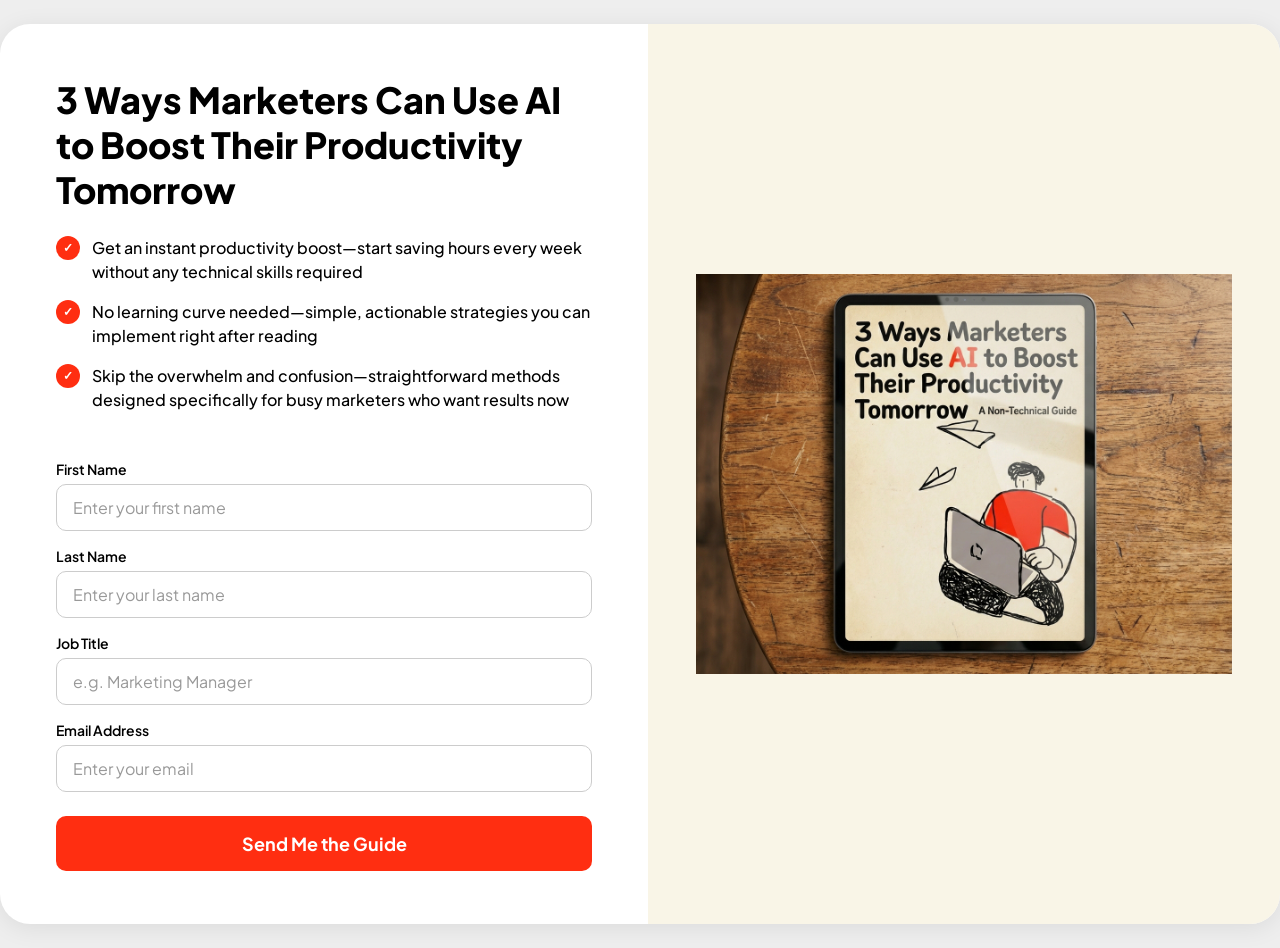
==== index.html @ a84400ad "Restructure: move pages to repo root for Vercel deployment - Move unbouncepages.com contents to root" ====
<!DOCTYPE html>
<html lang="en">
<head>
  <meta charset="UTF-8">
  <meta http-equiv="refresh" content="0; url=3ways/">
  <title>Marketing Translation Method</title>
</head>
<body>
  <p>Redirecting to <a href="3ways/">3 Ways Marketers Use AI</a>...</p>
</body>
</html>
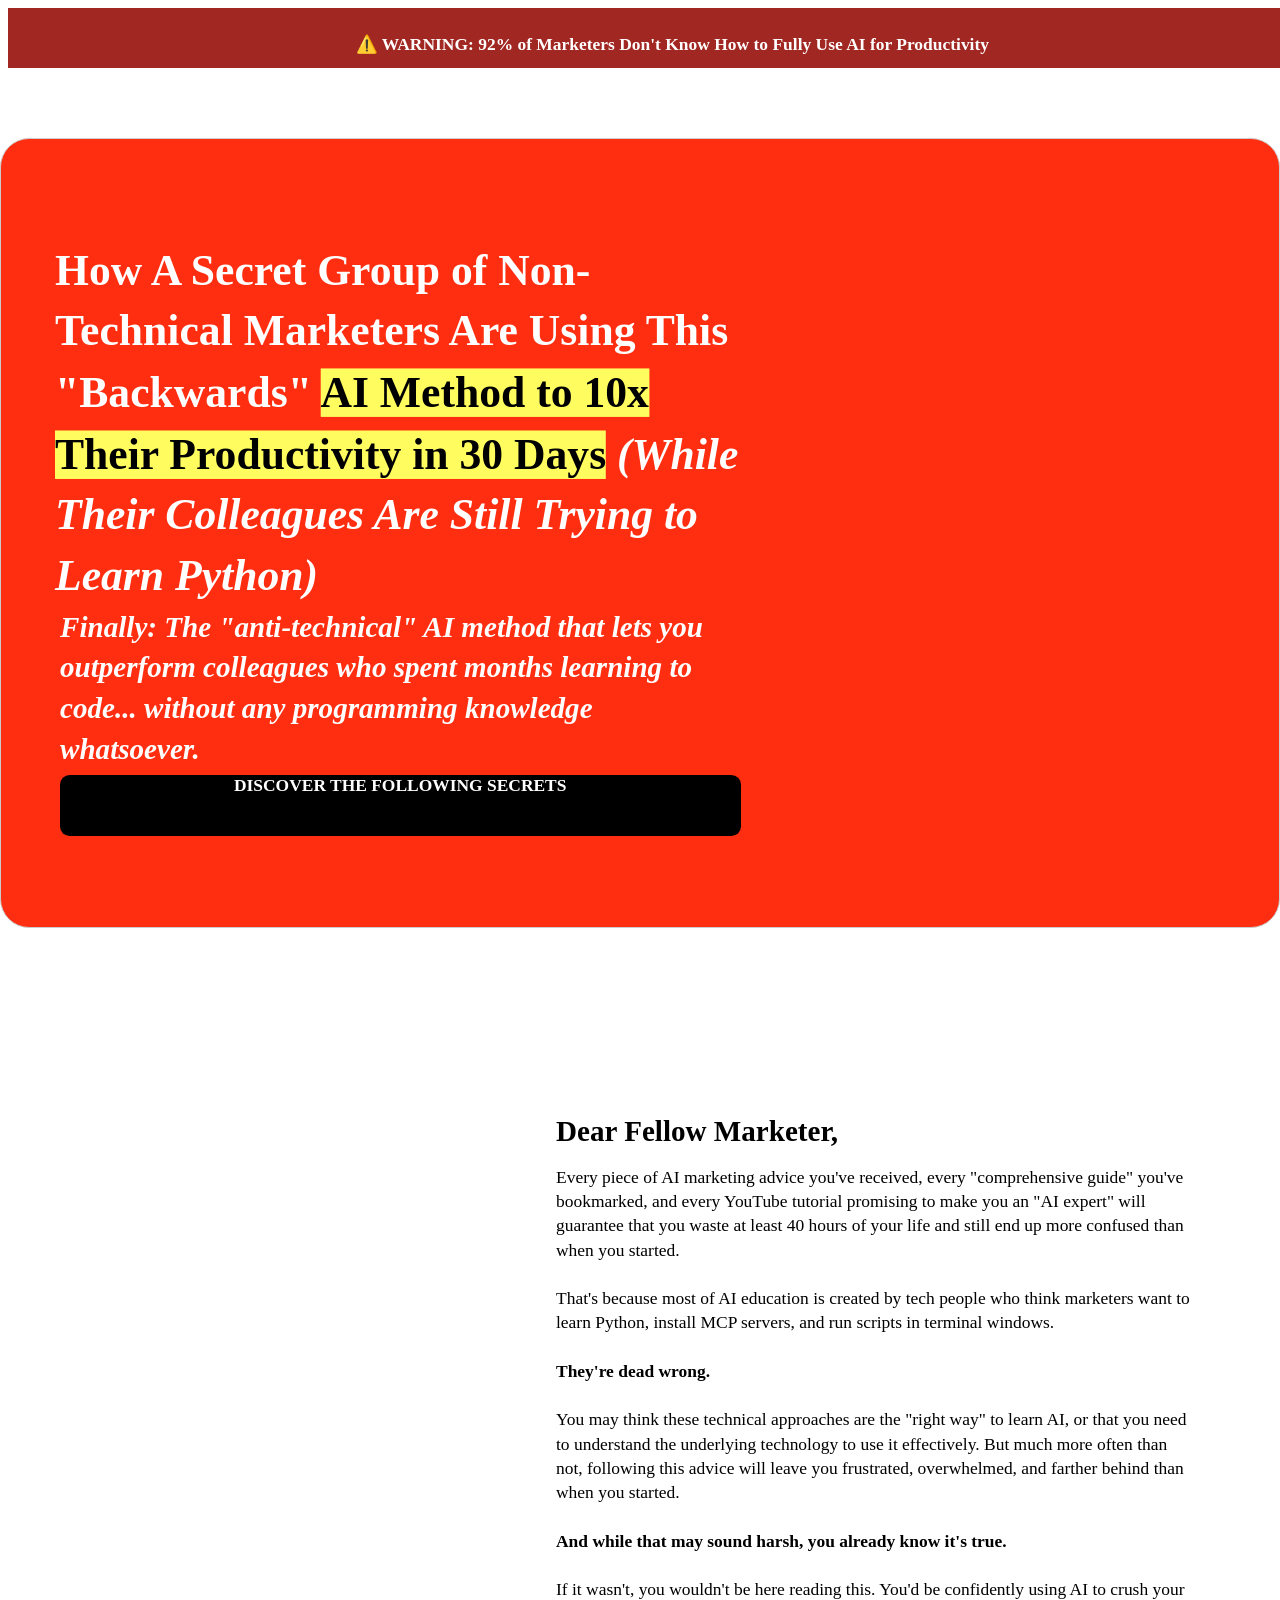
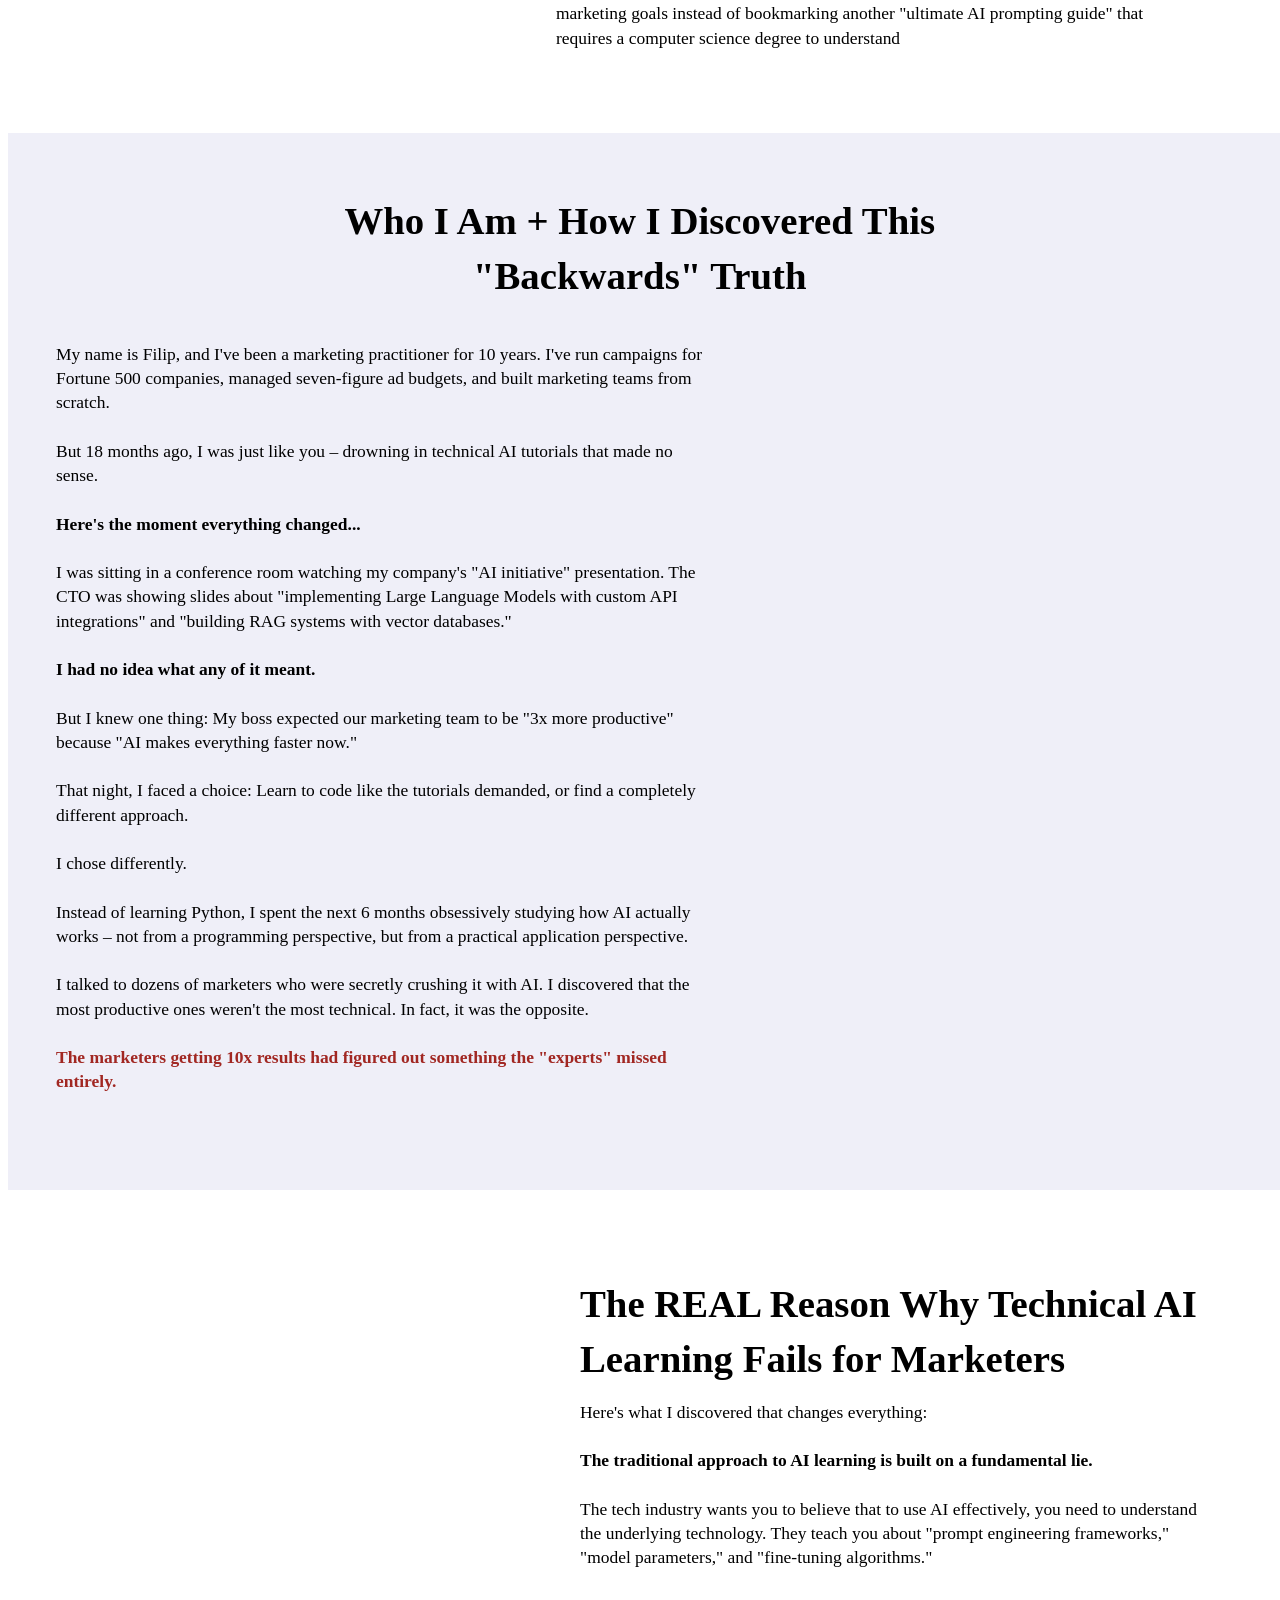
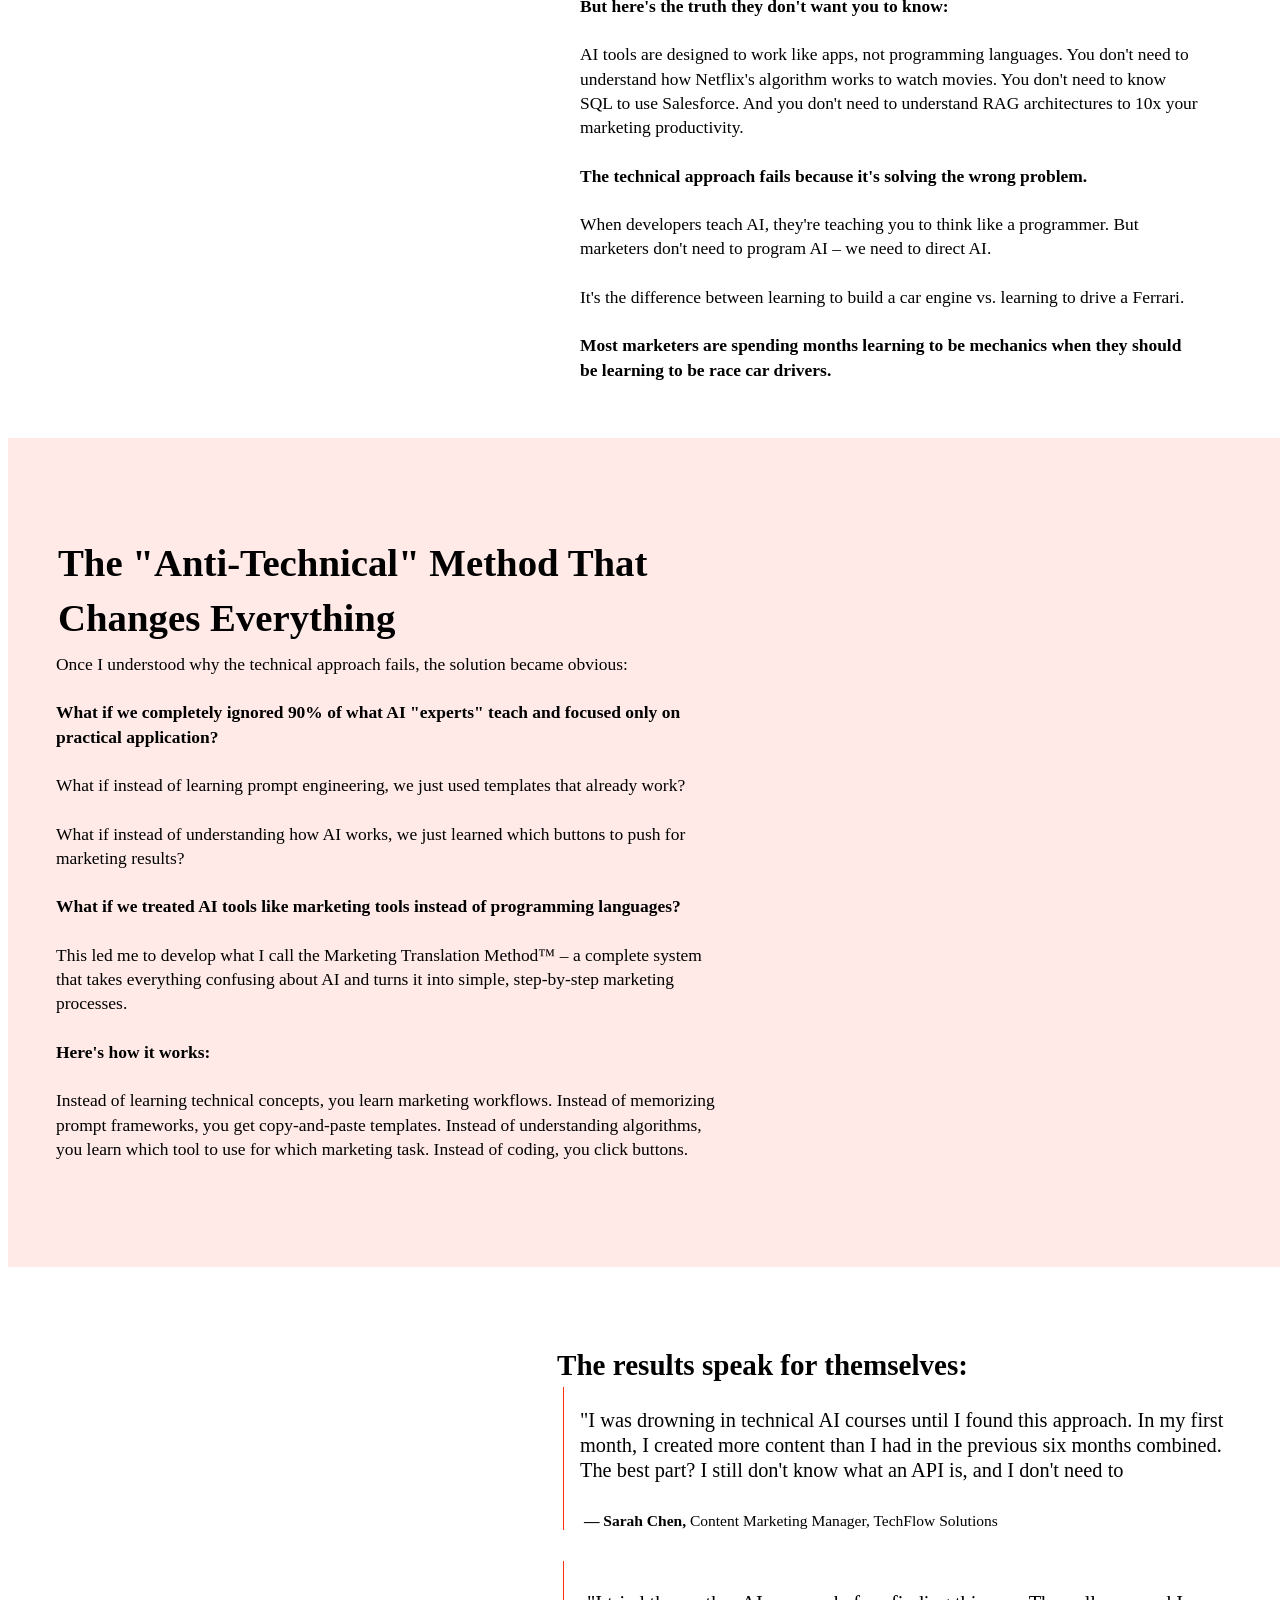
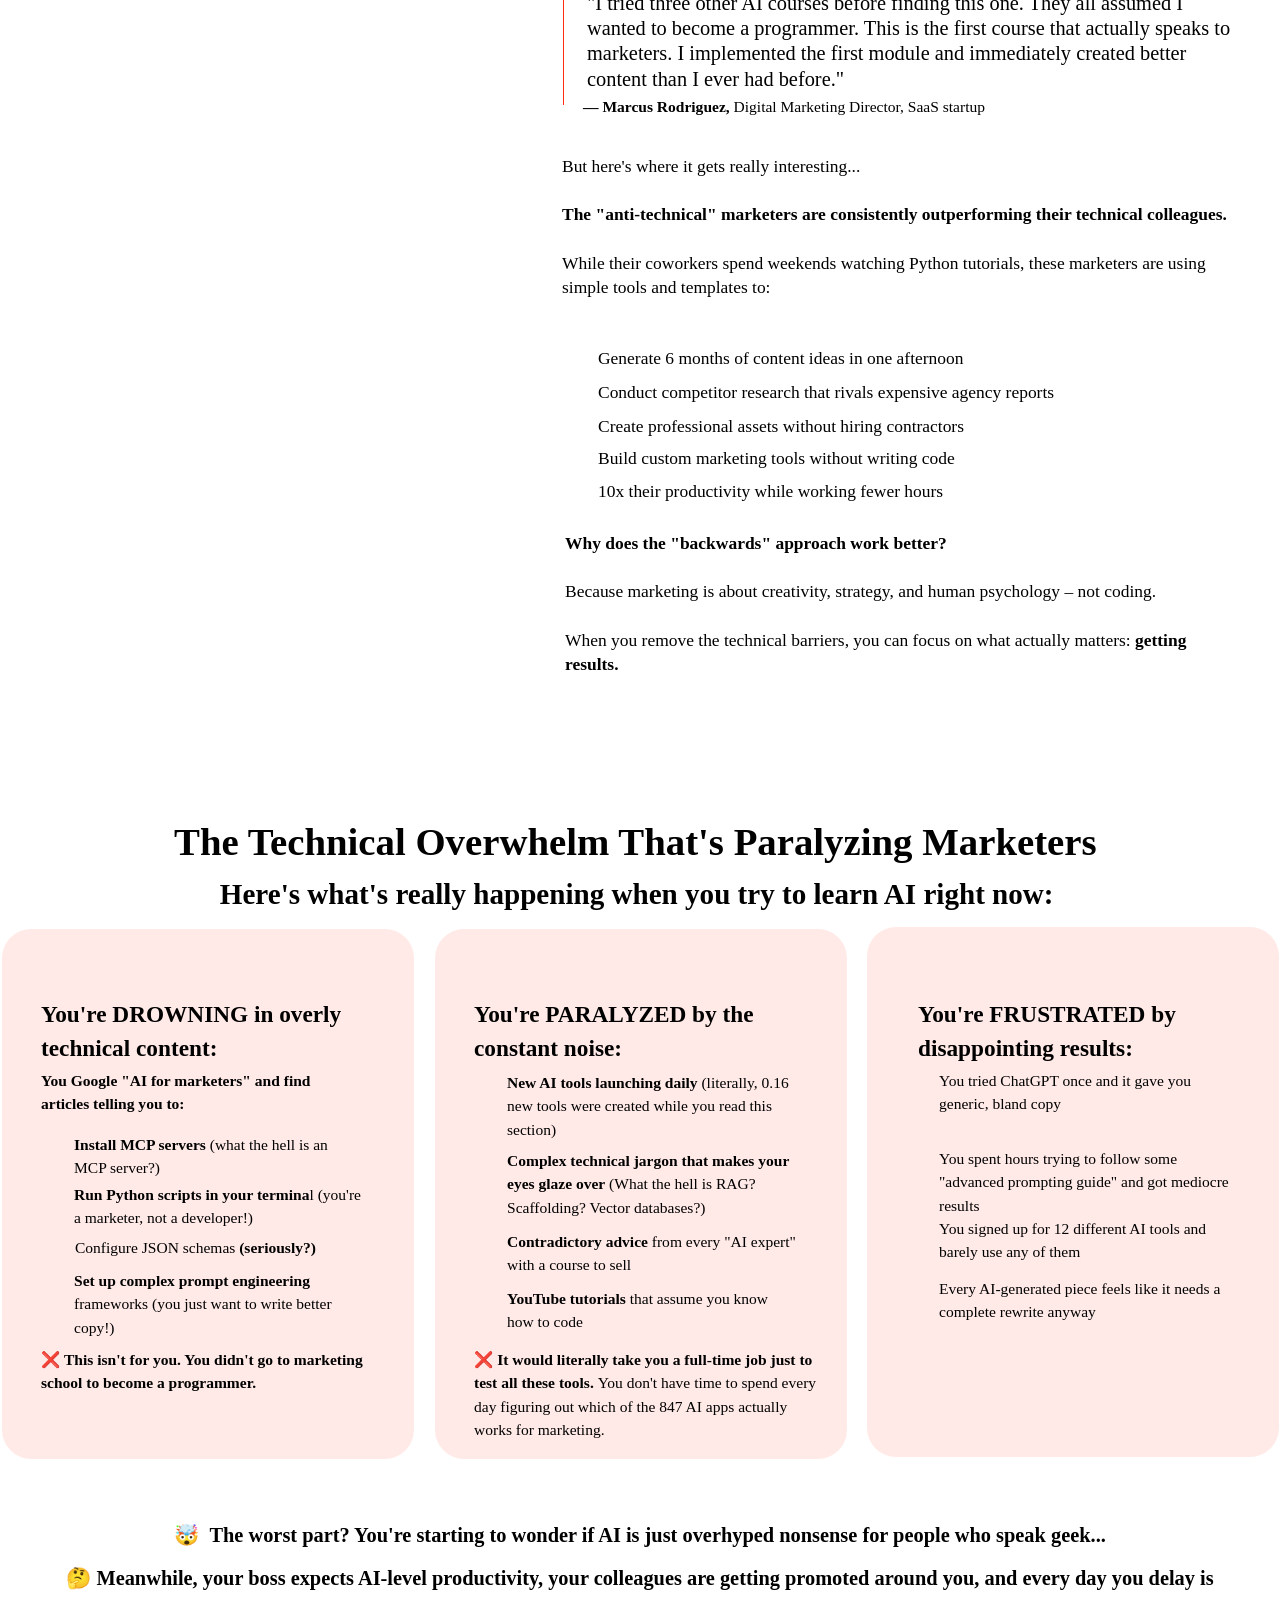
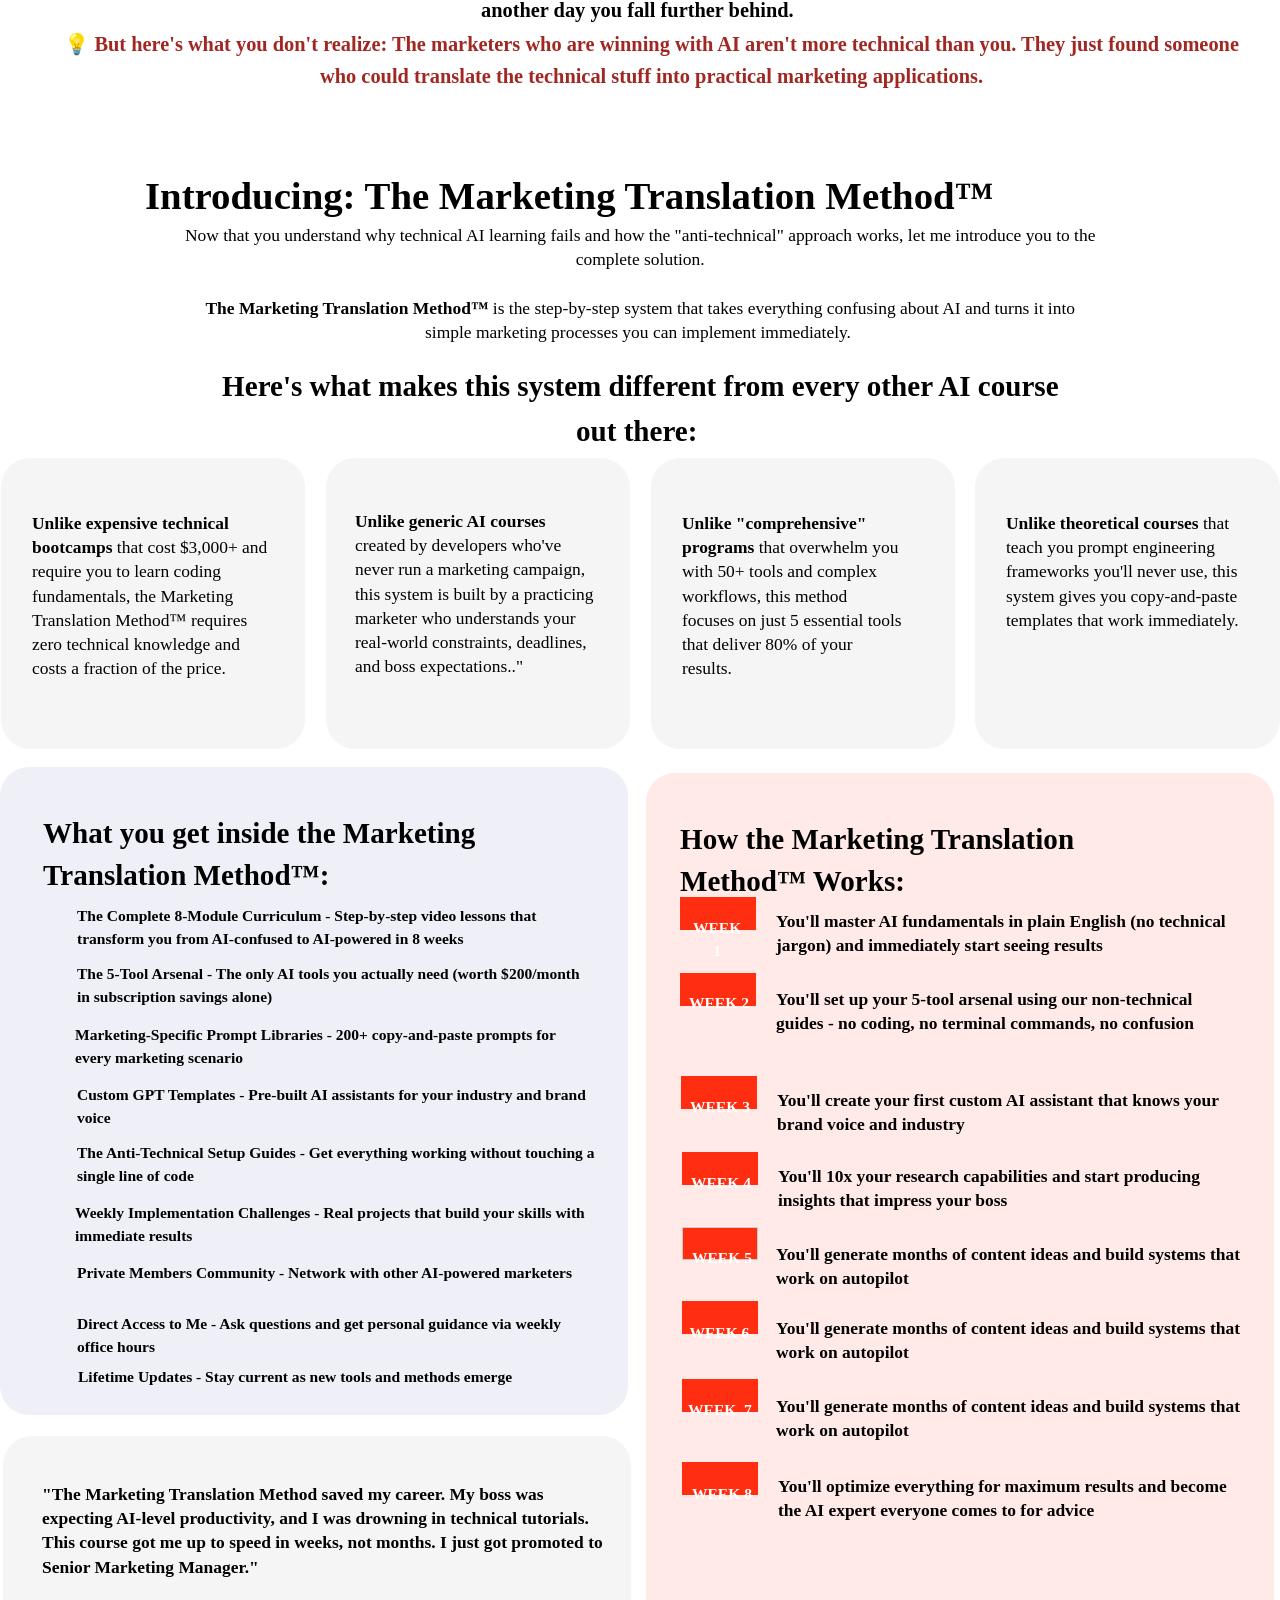
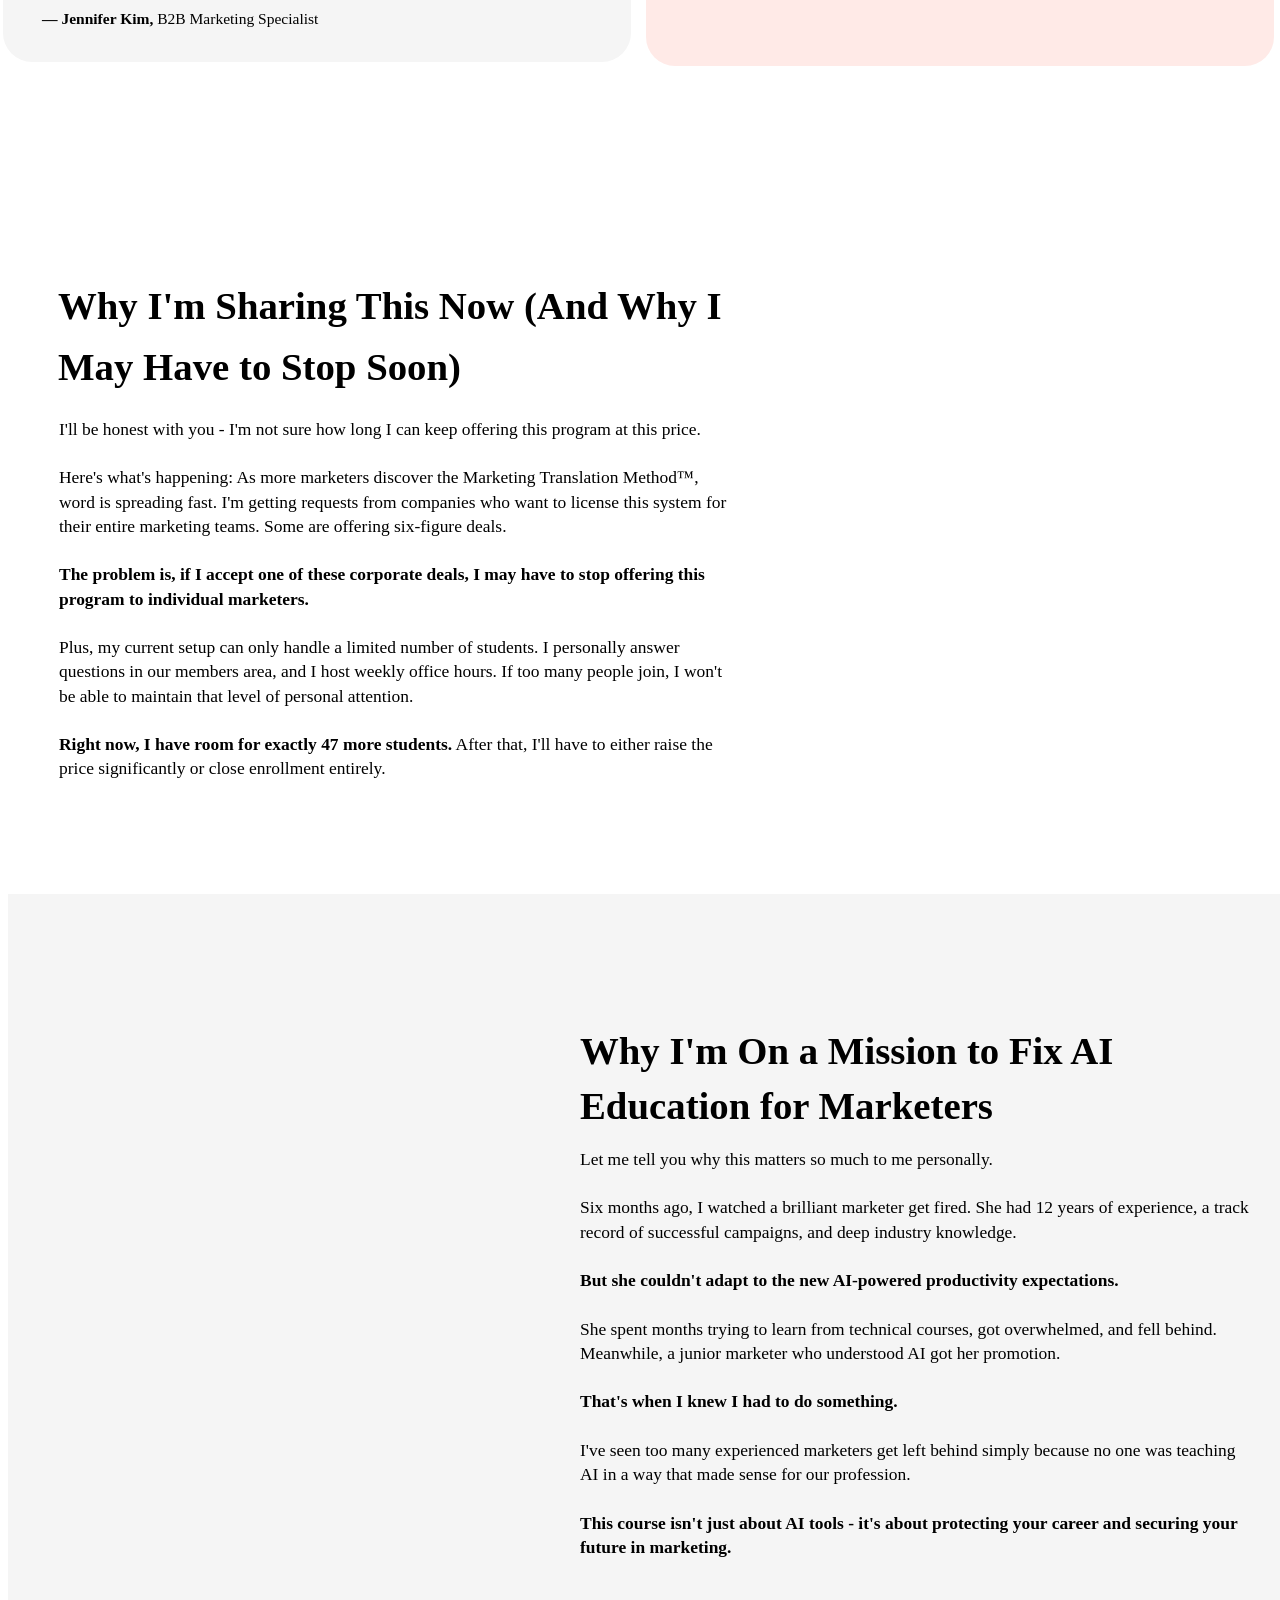
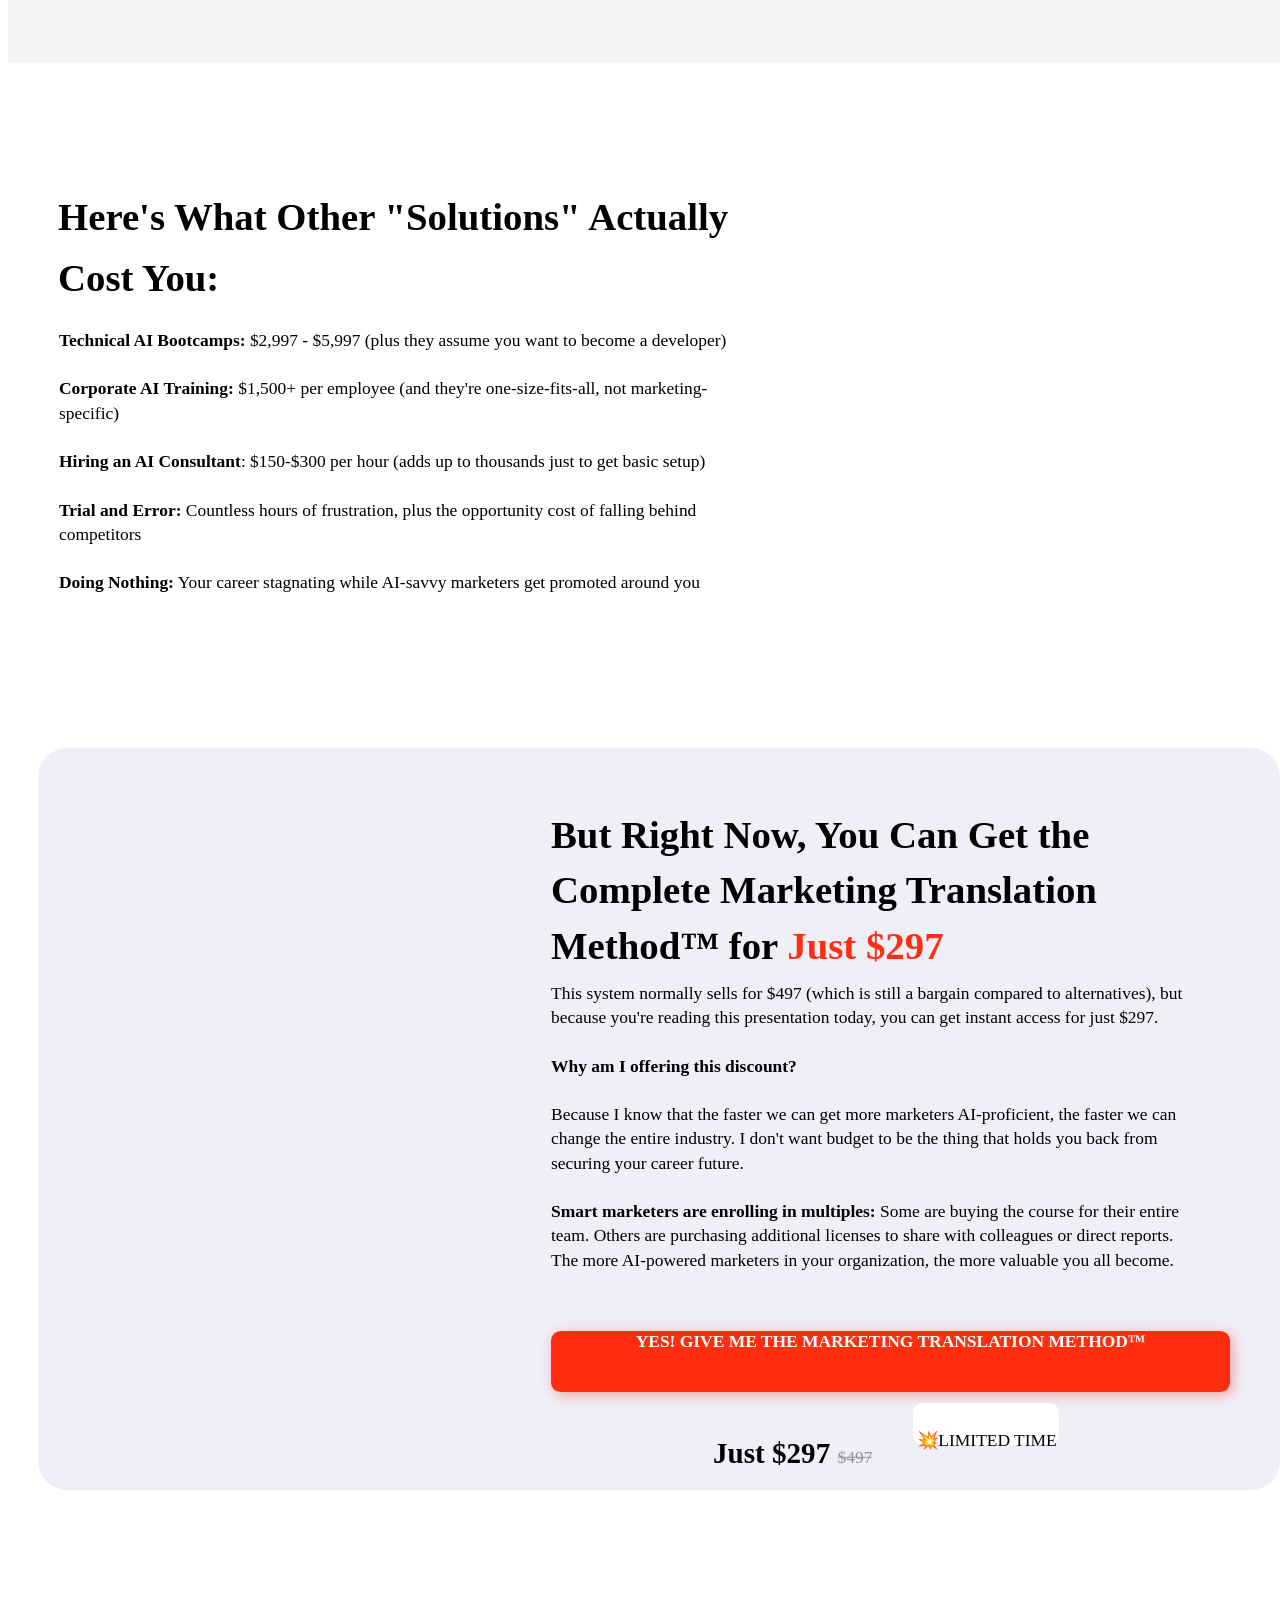
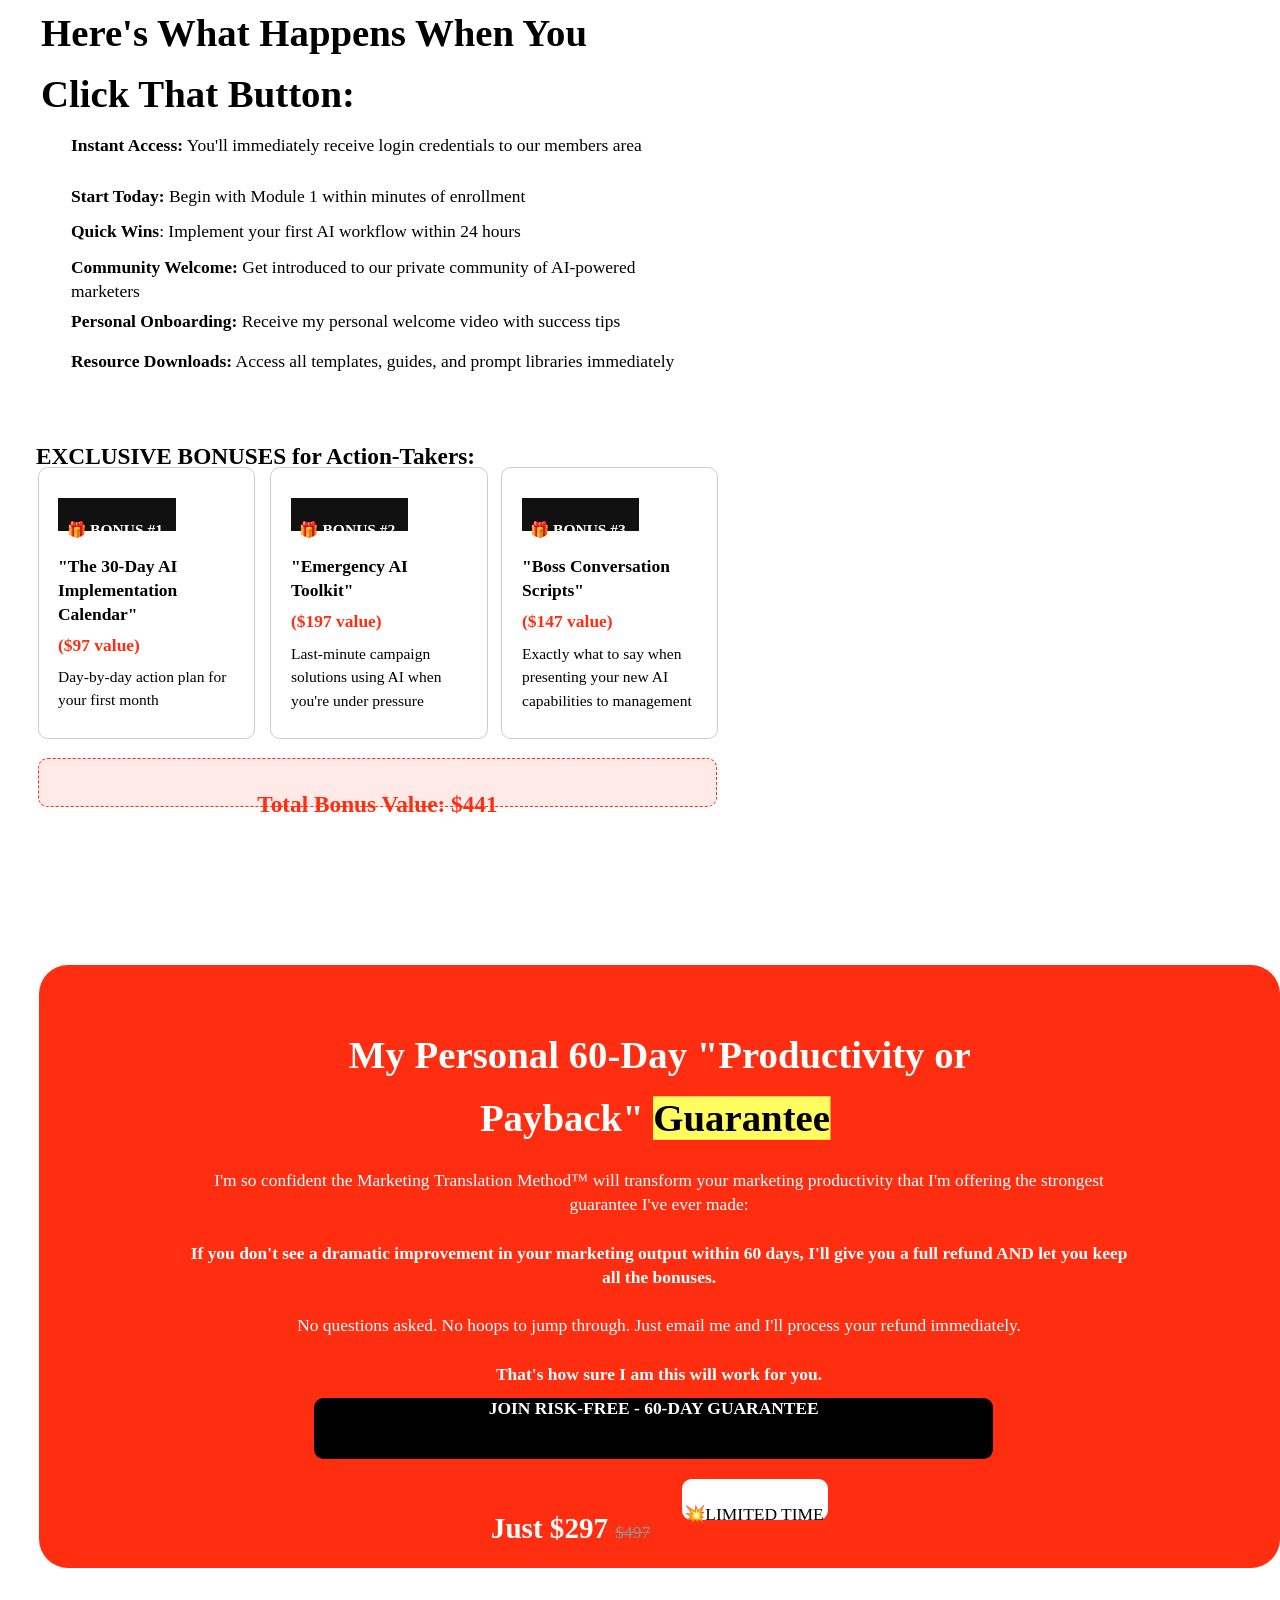
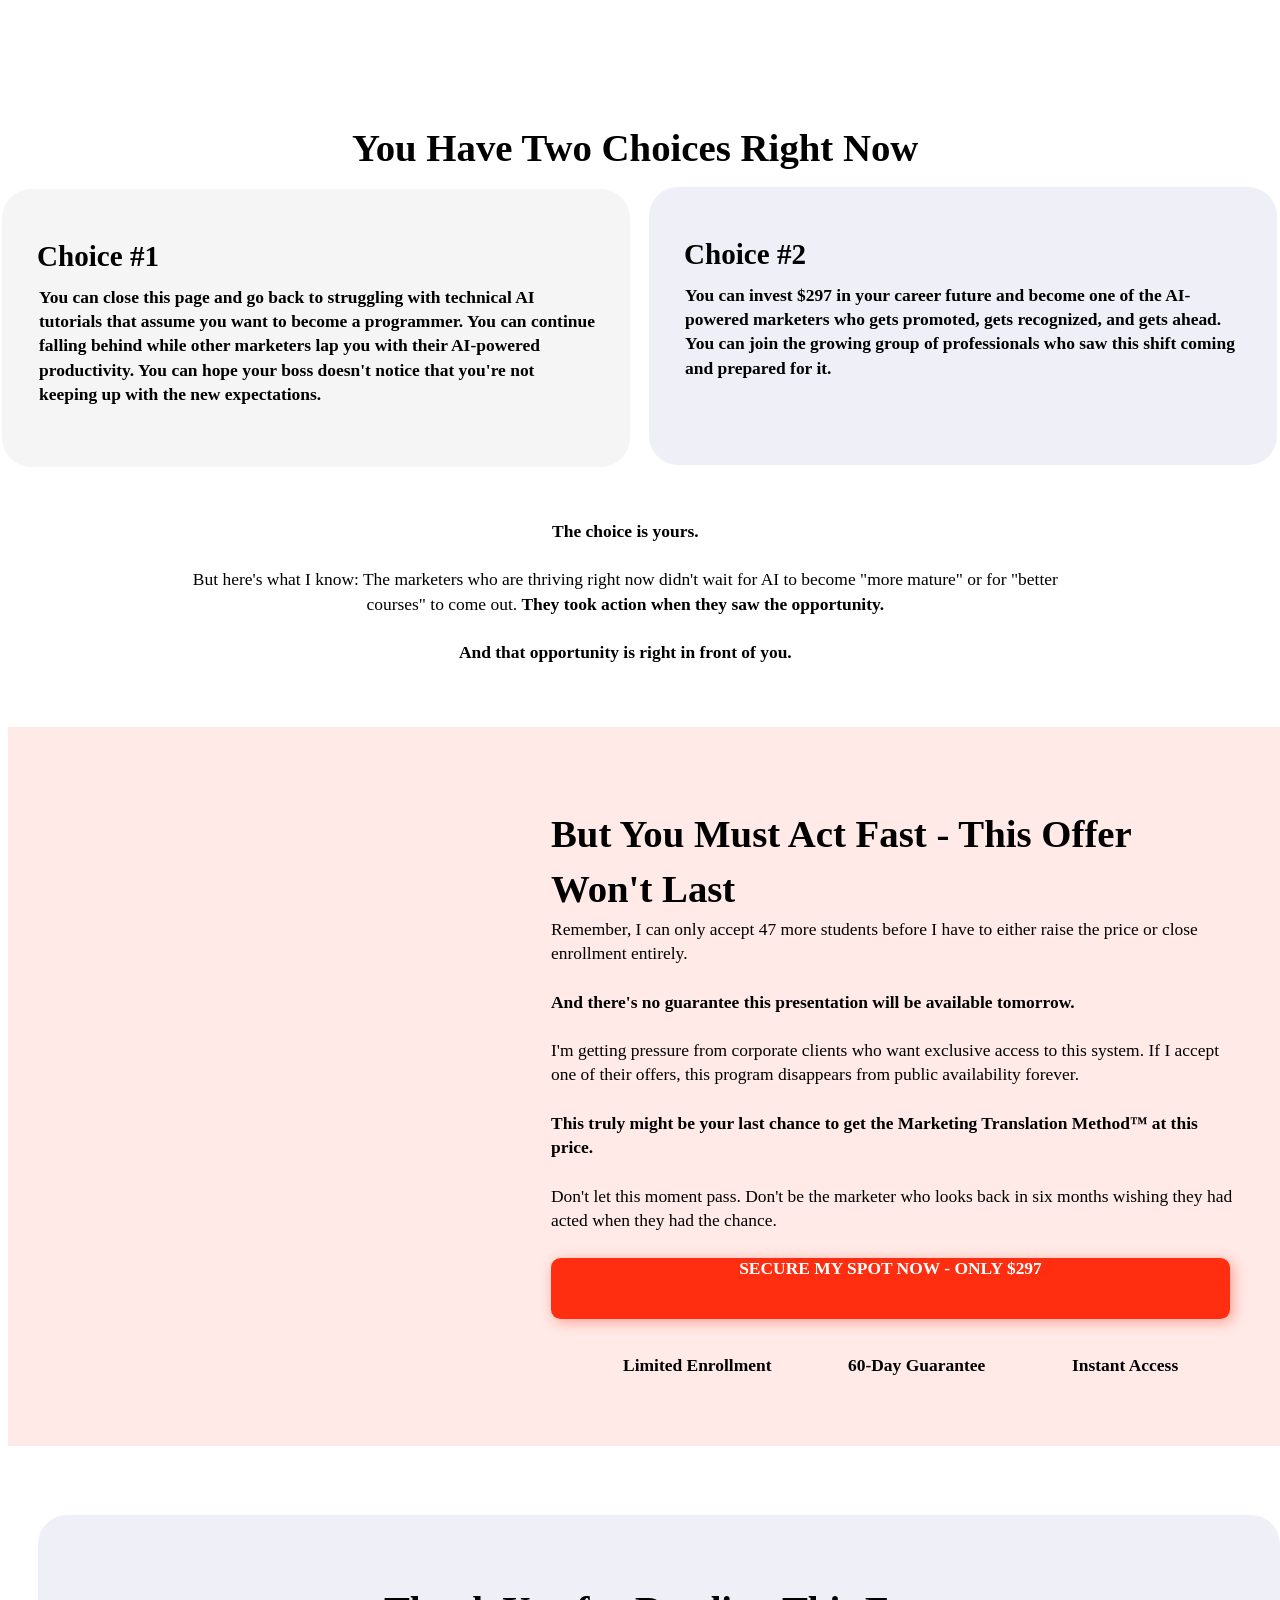
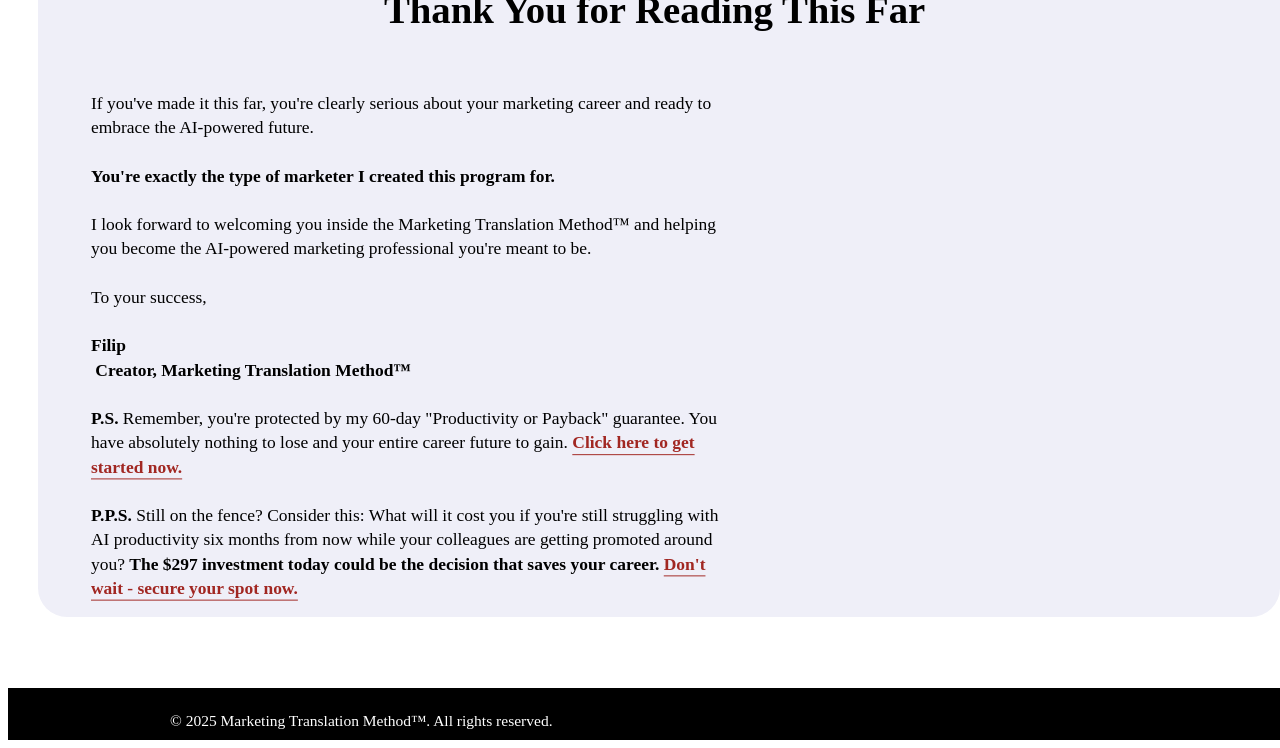
==== commit ae3ce1ab: "Move pre-sale page to root for clean URL (/) Co-authored-by: Cursor <cursoragent@cursor.com>" ====
--- a/index.html
+++ b/index.html
@@ -1,11 +1,10772 @@
-<!DOCTYPE html>
-<html lang="en">
-<head>
-  <meta charset="UTF-8">
-  <meta http-equiv="refresh" content="0; url=3ways/">
-  <title>Marketing Translation Method</title>
+<!DOCTYPE html PUBLIC "-//W3C//DTD XHTML 1.0 Strict//EN" "http://www.w3.org/TR/xhtml1/DTD/xhtml1-strict.dtd"><html xmlns="http://www.w3.org/1999/xhtml"><head><META http-equiv="Content-Type" content="text/html; charset=UTF-8" >
+      <!--78592643-1c30-459a-9286-1c1e9044e146 a-->
+
+    <title></title>
+    <meta name="keywords" content="">
+    <meta name="description" content="">
+
+    
+
+    <link type="text/css" rel="stylesheet" href="blob:https://app.unbounce.com/bf481bce-28cd-4138-9ea0-f9998de04b6f"><link type="text/css" rel="stylesheet" href="blob:https://app.unbounce.com/0c1ed471-353e-4c7a-9dd9-ae0c5760d832">
+
+
+    
+
+    <meta name="robots" content="noindex, nofollow"><meta name="viewport" content="width=device-width, initial-scale=1.0"><meta http-equiv="X-UA-Compatible" content="IE=edge"><meta name="lp-version" content="v6.24.250"><style title="page-styles" type="text/css" data-page-type="main_desktop">
+body {
+ color:#000;
+}
+a {
+ color:#0000ff;
+ text-decoration:none;
+}
+#lp-pom-text-14 {
+ left:calc(336.6666666666667px * var(--scale, 1));
+ top:calc(18px * var(--scale, 1));
+ display:block;
+ background:rgba(255,255,255,0);
+ border-style:none;
+ border-radius:calc(0px * var(--scale, 1));
+ z-index:1;
+ width:719px;
+ height:22px;
+ transform:scale(var(--scale, 1));
+ transform-origin:0 0;
+ position:absolute;
+}
+#lp-pom-image-17 {
+ left:calc(3.6666666666666856px * var(--scale, 1));
+ top:calc(83px * var(--scale, 1));
+ display:block;
+ background:rgba(255,255,255,0);
+ z-index:2;
+ position:absolute;
+}
+#lp-pom-box-20 {
+ left:calc(0px * var(--scale, 1));
+ top:calc(142px * var(--scale, 1));
+ display:block;
+ background:rgba(255,46,17,1);
+ border-style:solid;
+ border-width:calc(1px * var(--scale, 1));
+ border-color:#ccc;
+ border-radius:calc(30px * var(--scale, 1));
+ z-index:3;
+ width:calc(1318px * var(--scale, 1));
+ height:calc(813px * var(--scale, 1));
+ position:absolute;
+}
+#lp-pom-image-37 {
+ left:calc(59.5px * var(--scale, 1));
+ top:calc(1090px * var(--scale, 1));
+ display:block;
+ background:rgba(255,255,255,0);
+ z-index:8;
+ position:absolute;
+}
+#lp-pom-text-38 {
+ left:calc(714.8333333333334px * var(--scale, 1));
+ top:calc(1110px * var(--scale, 1));
+ display:block;
+ background:rgba(255,255,255,0);
+ border-style:none;
+ border-radius:calc(0px * var(--scale, 1));
+ z-index:9;
+ width:300px;
+ height:76px;
+ transform:scale(var(--scale, 1));
+ transform-origin:0 0;
+ position:absolute;
+}
+#lp-pom-text-40 {
+ left:calc(573.3333333333334px * var(--scale, 1));
+ top:calc(1128px * var(--scale, 1));
+ display:block;
+ background:rgba(255,255,255,0);
+ border-style:none;
+ border-radius:calc(0px * var(--scale, 1));
+ z-index:10;
+ width:376px;
+ height:38px;
+ transform:scale(var(--scale, 1));
+ transform-origin:0 0;
+ position:absolute;
+}
+#lp-pom-text-41 {
+ left:calc(573.3333333333334px * var(--scale, 1));
+ top:calc(1186px * var(--scale, 1));
+ display:block;
+ background:rgba(255,255,255,0);
+ border-style:none;
+ border-radius:calc(0px * var(--scale, 1));
+ z-index:11;
+ width:654px;
+ height:440px;
+ transform:scale(var(--scale, 1));
+ transform-origin:0 0;
+ position:absolute;
+}
+#lp-pom-text-48 {
+ left:calc(338.5px * var(--scale, 1));
+ top:calc(1833px * var(--scale, 1));
+ display:block;
+ background:rgba(255,255,255,0);
+ border-style:none;
+ border-radius:calc(0px * var(--scale, 1));
+ z-index:12;
+ width:643px;
+ height:104px;
+ transform:scale(var(--scale, 1));
+ transform-origin:0 0;
+ position:absolute;
+}
+#lp-pom-text-50 {
+ left:calc(57.66666666666674px * var(--scale, 1));
+ top:calc(1987px * var(--scale, 1));
+ display:block;
+ background:rgba(255,255,255,0);
+ border-style:none;
+ border-radius:calc(0px * var(--scale, 1));
+ z-index:13;
+ width:667px;
+ height:682px;
+ transform:scale(var(--scale, 1));
+ transform-origin:0 0;
+ position:absolute;
+}
+#lp-pom-image-54 {
+ left:calc(830.3333333333334px * var(--scale, 1));
+ top:calc(1999px * var(--scale, 1));
+ display:block;
+ background:rgba(255,255,255,0);
+ z-index:14;
+ position:absolute;
+}
+#lp-pom-text-61 {
+ left:calc(598.1666666666667px * var(--scale, 1));
+ top:calc(2949px * var(--scale, 1));
+ display:block;
+ background:rgba(255,255,255,0);
+ border-style:none;
+ border-radius:calc(0px * var(--scale, 1));
+ z-index:15;
+ width:643px;
+ height:104px;
+ transform:scale(var(--scale, 1));
+ transform-origin:0 0;
+ position:absolute;
+}
+#lp-pom-text-62 {
+ left:calc(598.1666666666667px * var(--scale, 1));
+ top:calc(3078px * var(--scale, 1));
+ display:block;
+ background:rgba(255,255,255,0);
+ border-style:none;
+ border-radius:calc(0px * var(--scale, 1));
+ z-index:17;
+ width:641px;
+ height:528px;
+ transform:scale(var(--scale, 1));
+ transform-origin:0 0;
+ position:absolute;
+}
+#lp-pom-image-63 {
+ left:calc(57.5px * var(--scale, 1));
+ top:calc(3141.5px * var(--scale, 1));
+ display:block;
+ background:rgba(255,255,255,0);
+ z-index:16;
+ position:absolute;
+}
+#lp-pom-text-71 {
+ left:calc(59.83333333333337px * var(--scale, 1));
+ top:calc(3835px * var(--scale, 1));
+ display:block;
+ background:rgba(255,255,255,0);
+ border-style:none;
+ border-radius:calc(0px * var(--scale, 1));
+ z-index:18;
+ width:643px;
+ height:104px;
+ transform:scale(var(--scale, 1));
+ transform-origin:0 0;
+ position:absolute;
+}
+#lp-pom-text-72 {
+ left:calc(57.66666666666674px * var(--scale, 1));
+ top:calc(3957px * var(--scale, 1));
+ display:block;
+ background:rgba(255,255,255,0);
+ border-style:none;
+ border-radius:calc(0px * var(--scale, 1));
+ z-index:19;
+ width:694px;
+ height:462px;
+ transform:scale(var(--scale, 1));
+ transform-origin:0 0;
+ position:absolute;
+}
+#lp-pom-image-73 {
+ left:calc(830.3333333333334px * var(--scale, 1));
+ top:calc(3894px * var(--scale, 1));
+ display:block;
+ background:rgba(255,255,255,0);
+ z-index:20;
+ position:absolute;
+}
+#lp-pom-text-78 {
+ left:calc(574.1666666666667px * var(--scale, 1));
+ top:calc(4678px * var(--scale, 1));
+ display:none;
+ background:rgba(255,255,255,0);
+ border-style:none;
+ border-radius:calc(0px * var(--scale, 1));
+ z-index:21;
+ width:643px;
+ height:19px;
+ transform:scale(var(--scale, 1));
+ transform-origin:0 0;
+ position:absolute;
+}
+#lp-pom-image-79 {
+ left:calc(57.5px * var(--scale, 1));
+ top:calc(4764.5px * var(--scale, 1));
+ display:none;
+ background:rgba(255,255,255,0);
+ z-index:22;
+ position:absolute;
+}
+#lp-pom-text-80 {
+ left:calc(598.1666666666667px * var(--scale, 1));
+ top:calc(4737px * var(--scale, 1));
+ display:none;
+ background:rgba(255,255,255,0);
+ border-style:none;
+ border-radius:calc(0px * var(--scale, 1));
+ z-index:23;
+ width:673px;
+ height:66px;
+ transform:scale(var(--scale, 1));
+ transform-origin:0 0;
+ position:absolute;
+}
+#lp-pom-box-81 {
+ left:calc(576.5px * var(--scale, 1));
+ top:calc(4739px * var(--scale, 1));
+ display:none;
+ background:rgba(255,255,255,1);
+ border-style:none none none solid;
+ border-width:calc(2px * var(--scale, 1));
+ border-color:#ff2e11;
+ border-radius:calc(0px * var(--scale, 1));
+ z-index:24;
+ width:calc(0px * var(--scale, 1));
+ height:calc(148px * var(--scale, 1));
+ position:absolute;
+}
+#lp-pom-text-82 {
+ left:calc(598.1666666666667px * var(--scale, 1));
+ top:calc(4841px * var(--scale, 1));
+ display:none;
+ background:rgba(255,255,255,0);
+ border-style:none;
+ border-radius:calc(0px * var(--scale, 1));
+ z-index:25;
+ width:492px;
+ height:22px;
+ transform:scale(var(--scale, 1));
+ transform-origin:0 0;
+ position:absolute;
+}
+#lp-pom-box-86 {
+ left:calc(576.5px * var(--scale, 1));
+ top:calc(4923px * var(--scale, 1));
+ display:none;
+ background:rgba(255,255,255,1);
+ border-style:none none none solid;
+ border-width:calc(2px * var(--scale, 1));
+ border-color:#ff2e11;
+ border-radius:calc(0px * var(--scale, 1));
+ z-index:26;
+ width:calc(0px * var(--scale, 1));
+ height:calc(148px * var(--scale, 1));
+ position:absolute;
+}
+#lp-pom-text-87 {
+ left:calc(605.1666666666667px * var(--scale, 1));
+ top:calc(4925px * var(--scale, 1));
+ display:none;
+ background:rgba(255,255,255,0);
+ border-style:none;
+ border-radius:calc(0px * var(--scale, 1));
+ z-index:27;
+ width:673px;
+ height:88px;
+ transform:scale(var(--scale, 1));
+ transform-origin:0 0;
+ position:absolute;
+}
+#lp-pom-text-88 {
+ left:calc(601.5px * var(--scale, 1));
+ top:calc(5033px * var(--scale, 1));
+ display:none;
+ background:rgba(255,255,255,0);
+ border-style:none;
+ border-radius:calc(0px * var(--scale, 1));
+ z-index:28;
+ width:492px;
+ height:22px;
+ transform:scale(var(--scale, 1));
+ transform-origin:0 0;
+ position:absolute;
+}
+#lp-pom-text-89 {
+ left:calc(577.1666666666667px * var(--scale, 1));
+ top:calc(5093px * var(--scale, 1));
+ display:none;
+ background:rgba(255,255,255,0);
+ border-style:none;
+ border-radius:calc(0px * var(--scale, 1));
+ z-index:29;
+ width:696px;
+ height:132px;
+ transform:scale(var(--scale, 1));
+ transform-origin:0 0;
+ position:absolute;
+}
+#lp-pom-image-91 {
+ left:calc(579.1666666666667px * var(--scale, 1));
+ top:calc(5290px * var(--scale, 1));
+ display:none;
+ background:rgba(255,255,255,0);
+ z-index:30;
+ position:absolute;
+}
+#lp-pom-text-92 {
+ left:calc(616.5px * var(--scale, 1));
+ top:calc(5291px * var(--scale, 1));
+ display:none;
+ background:rgba(255,255,255,0);
+ border-style:none;
+ border-radius:calc(0px * var(--scale, 1));
+ z-index:31;
+ width:473px;
+ height:22px;
+ transform:scale(var(--scale, 1));
+ transform-origin:0 0;
+ position:absolute;
+}
+#lp-pom-image-95 {
+ left:calc(579.1666666666667px * var(--scale, 1));
+ top:calc(5325px * var(--scale, 1));
+ display:none;
+ background:rgba(255,255,255,0);
+ z-index:32;
+ position:absolute;
+}
+#lp-pom-text-96 {
+ left:calc(616.5px * var(--scale, 1));
+ top:calc(5326px * var(--scale, 1));
+ display:none;
+ background:rgba(255,255,255,0);
+ border-style:none;
+ border-radius:calc(0px * var(--scale, 1));
+ z-index:33;
+ width:596px;
+ height:22px;
+ transform:scale(var(--scale, 1));
+ transform-origin:0 0;
+ position:absolute;
+}
+#lp-pom-image-100 {
+ left:calc(579.1666666666667px * var(--scale, 1));
+ top:calc(5360px * var(--scale, 1));
+ display:none;
+ background:rgba(255,255,255,0);
+ z-index:34;
+ position:absolute;
+}
+#lp-pom-text-101 {
+ left:calc(616.5px * var(--scale, 1));
+ top:calc(5361px * var(--scale, 1));
+ display:none;
+ background:rgba(255,255,255,0);
+ border-style:none;
+ border-radius:calc(0px * var(--scale, 1));
+ z-index:35;
+ width:596px;
+ height:22px;
+ transform:scale(var(--scale, 1));
+ transform-origin:0 0;
+ position:absolute;
+}
+#lp-pom-image-109 {
+ left:calc(579.1666666666667px * var(--scale, 1));
+ top:calc(5393px * var(--scale, 1));
+ display:none;
+ background:rgba(255,255,255,0);
+ z-index:36;
+ position:absolute;
+}
+#lp-pom-text-110 {
+ left:calc(616.5px * var(--scale, 1));
+ top:calc(5394px * var(--scale, 1));
+ display:none;
+ background:rgba(255,255,255,0);
+ border-style:none;
+ border-radius:calc(0px * var(--scale, 1));
+ z-index:37;
+ width:596px;
+ height:22px;
+ transform:scale(var(--scale, 1));
+ transform-origin:0 0;
+ position:absolute;
+}
+#lp-pom-image-113 {
+ left:calc(579.1666666666667px * var(--scale, 1));
+ top:calc(5428px * var(--scale, 1));
+ display:none;
+ background:rgba(255,255,255,0);
+ z-index:38;
+ position:absolute;
+}
+#lp-pom-text-114 {
+ left:calc(616.5px * var(--scale, 1));
+ top:calc(5429px * var(--scale, 1));
+ display:none;
+ background:rgba(255,255,255,0);
+ border-style:none;
+ border-radius:calc(0px * var(--scale, 1));
+ z-index:39;
+ width:596px;
+ height:22px;
+ transform:scale(var(--scale, 1));
+ transform-origin:0 0;
+ position:absolute;
+}
+#lp-pom-text-119 {
+ left:calc(583px * var(--scale, 1));
+ top:calc(5482px * var(--scale, 1));
+ display:none;
+ background:rgba(255,255,255,0);
+ border-style:none;
+ border-radius:calc(0px * var(--scale, 1));
+ z-index:40;
+ width:694px;
+ height:132px;
+ transform:scale(var(--scale, 1));
+ transform-origin:0 0;
+ position:absolute;
+}
+#lp-pom-text-124 {
+ left:calc(574.1666666666667px * var(--scale, 1));
+ top:calc(4669px * var(--scale, 1));
+ display:block;
+ background:rgba(255,255,255,0);
+ border-style:none;
+ border-radius:calc(0px * var(--scale, 1));
+ z-index:41;
+ width:643px;
+ height:38px;
+ transform:scale(var(--scale, 1));
+ transform-origin:0 0;
+ position:absolute;
+}
+#lp-pom-image-125 {
+ left:calc(57.5px * var(--scale, 1));
+ top:calc(4764.5px * var(--scale, 1));
+ display:block;
+ background:rgba(255,255,255,0);
+ z-index:42;
+ position:absolute;
+}
+#lp-pom-text-126 {
+ left:calc(598.1666666666667px * var(--scale, 1));
+ top:calc(4737px * var(--scale, 1));
+ display:block;
+ background:rgba(255,255,255,0);
+ border-style:none;
+ border-radius:calc(0px * var(--scale, 1));
+ z-index:43;
+ width:673px;
+ height:66px;
+ transform:scale(var(--scale, 1));
+ transform-origin:0 0;
+ position:absolute;
+}
+#lp-pom-text-128 {
+ left:calc(598.1666666666667px * var(--scale, 1));
+ top:calc(4841px * var(--scale, 1));
+ display:block;
+ background:rgba(255,255,255,0);
+ border-style:none;
+ border-radius:calc(0px * var(--scale, 1));
+ z-index:44;
+ width:492px;
+ height:22px;
+ transform:scale(var(--scale, 1));
+ transform-origin:0 0;
+ position:absolute;
+}
+#lp-pom-text-130 {
+ left:calc(605.1666666666667px * var(--scale, 1));
+ top:calc(4925px * var(--scale, 1));
+ display:block;
+ background:rgba(255,255,255,0);
+ border-style:none;
+ border-radius:calc(0px * var(--scale, 1));
+ z-index:45;
+ width:673px;
+ height:88px;
+ transform:scale(var(--scale, 1));
+ transform-origin:0 0;
+ position:absolute;
+}
+#lp-pom-text-131 {
+ left:calc(601.5px * var(--scale, 1));
+ top:calc(5033px * var(--scale, 1));
+ display:block;
+ background:rgba(255,255,255,0);
+ border-style:none;
+ border-radius:calc(0px * var(--scale, 1));
+ z-index:46;
+ width:492px;
+ height:22px;
+ transform:scale(var(--scale, 1));
+ transform-origin:0 0;
+ position:absolute;
+}
+#lp-pom-text-132 {
+ left:calc(579.1666666666667px * var(--scale, 1));
+ top:calc(5093px * var(--scale, 1));
+ display:block;
+ background:rgba(255,255,255,0);
+ border-style:none;
+ border-radius:calc(0px * var(--scale, 1));
+ z-index:47;
+ width:696px;
+ height:132px;
+ transform:scale(var(--scale, 1));
+ transform-origin:0 0;
+ position:absolute;
+}
+#lp-pom-image-133 {
+ left:calc(579.1666666666667px * var(--scale, 1));
+ top:calc(5290px * var(--scale, 1));
+ display:block;
+ background:rgba(255,255,255,0);
+ z-index:48;
+ position:absolute;
+}
+#lp-pom-text-134 {
+ left:calc(616.5px * var(--scale, 1));
+ top:calc(5291px * var(--scale, 1));
+ display:block;
+ background:rgba(255,255,255,0);
+ border-style:none;
+ border-radius:calc(0px * var(--scale, 1));
+ z-index:49;
+ width:473px;
+ height:22px;
+ transform:scale(var(--scale, 1));
+ transform-origin:0 0;
+ position:absolute;
+}
+#lp-pom-image-135 {
+ left:calc(579.1666666666667px * var(--scale, 1));
+ top:calc(5325px * var(--scale, 1));
+ display:block;
+ background:rgba(255,255,255,0);
+ z-index:50;
+ position:absolute;
+}
+#lp-pom-text-136 {
+ left:calc(616.5px * var(--scale, 1));
+ top:calc(5326px * var(--scale, 1));
+ display:block;
+ background:rgba(255,255,255,0);
+ border-style:none;
+ border-radius:calc(0px * var(--scale, 1));
+ z-index:51;
+ width:596px;
+ height:22px;
+ transform:scale(var(--scale, 1));
+ transform-origin:0 0;
+ position:absolute;
+}
+#lp-pom-image-137 {
+ left:calc(579.1666666666667px * var(--scale, 1));
+ top:calc(5360px * var(--scale, 1));
+ display:block;
+ background:rgba(255,255,255,0);
+ z-index:52;
+ position:absolute;
+}
+#lp-pom-text-138 {
+ left:calc(616.5px * var(--scale, 1));
+ top:calc(5361px * var(--scale, 1));
+ display:block;
+ background:rgba(255,255,255,0);
+ border-style:none;
+ border-radius:calc(0px * var(--scale, 1));
+ z-index:53;
+ width:596px;
+ height:22px;
+ transform:scale(var(--scale, 1));
+ transform-origin:0 0;
+ position:absolute;
+}
+#lp-pom-image-139 {
+ left:calc(579.1666666666667px * var(--scale, 1));
+ top:calc(5393px * var(--scale, 1));
+ display:block;
+ background:rgba(255,255,255,0);
+ z-index:54;
+ position:absolute;
+}
+#lp-pom-text-140 {
+ left:calc(616.5px * var(--scale, 1));
+ top:calc(5394px * var(--scale, 1));
+ display:block;
+ background:rgba(255,255,255,0);
+ border-style:none;
+ border-radius:calc(0px * var(--scale, 1));
+ z-index:55;
+ width:596px;
+ height:22px;
+ transform:scale(var(--scale, 1));
+ transform-origin:0 0;
+ position:absolute;
+}
+#lp-pom-image-141 {
+ left:calc(579.1666666666667px * var(--scale, 1));
+ top:calc(5428px * var(--scale, 1));
+ display:block;
+ background:rgba(255,255,255,0);
+ z-index:56;
+ position:absolute;
+}
+#lp-pom-text-142 {
+ left:calc(616.5px * var(--scale, 1));
+ top:calc(5429px * var(--scale, 1));
+ display:block;
+ background:rgba(255,255,255,0);
+ border-style:none;
+ border-radius:calc(0px * var(--scale, 1));
+ z-index:57;
+ width:596px;
+ height:22px;
+ transform:scale(var(--scale, 1));
+ transform-origin:0 0;
+ position:absolute;
+}
+#lp-pom-text-143 {
+ left:calc(583px * var(--scale, 1));
+ top:calc(5482px * var(--scale, 1));
+ display:block;
+ background:rgba(255,255,255,0);
+ border-style:none;
+ border-radius:calc(0px * var(--scale, 1));
+ z-index:58;
+ width:694px;
+ height:132px;
+ transform:scale(var(--scale, 1));
+ transform-origin:0 0;
+ position:absolute;
+}
+#lp-pom-text-154 {
+ left:calc(574.1666666666667px * var(--scale, 1));
+ top:calc(5795px * var(--scale, 1));
+ display:none;
+ background:rgba(255,255,255,0);
+ border-style:none;
+ border-radius:calc(0px * var(--scale, 1));
+ z-index:59;
+ width:643px;
+ height:38px;
+ transform:scale(var(--scale, 1));
+ transform-origin:0 0;
+ position:absolute;
+}
+#lp-pom-image-155 {
+ left:calc(57.5px * var(--scale, 1));
+ top:calc(5881.5px * var(--scale, 1));
+ display:none;
+ background:rgba(255,255,255,0);
+ z-index:60;
+ position:absolute;
+}
+#lp-pom-text-156 {
+ left:calc(598.1666666666667px * var(--scale, 1));
+ top:calc(5854px * var(--scale, 1));
+ display:none;
+ background:rgba(255,255,255,0);
+ border-style:none;
+ border-radius:calc(0px * var(--scale, 1));
+ z-index:61;
+ width:673px;
+ height:66px;
+ transform:scale(var(--scale, 1));
+ transform-origin:0 0;
+ position:absolute;
+}
+#lp-pom-text-157 {
+ left:calc(598.1666666666667px * var(--scale, 1));
+ top:calc(5958px * var(--scale, 1));
+ display:none;
+ background:rgba(255,255,255,0);
+ border-style:none;
+ border-radius:calc(0px * var(--scale, 1));
+ z-index:62;
+ width:492px;
+ height:22px;
+ transform:scale(var(--scale, 1));
+ transform-origin:0 0;
+ position:absolute;
+}
+#lp-pom-text-158 {
+ left:calc(605.1666666666667px * var(--scale, 1));
+ top:calc(6042px * var(--scale, 1));
+ display:none;
+ background:rgba(255,255,255,0);
+ border-style:none;
+ border-radius:calc(0px * var(--scale, 1));
+ z-index:63;
+ width:673px;
+ height:88px;
+ transform:scale(var(--scale, 1));
+ transform-origin:0 0;
+ position:absolute;
+}
+#lp-pom-text-159 {
+ left:calc(601.5px * var(--scale, 1));
+ top:calc(6150px * var(--scale, 1));
+ display:none;
+ background:rgba(255,255,255,0);
+ border-style:none;
+ border-radius:calc(0px * var(--scale, 1));
+ z-index:64;
+ width:492px;
+ height:22px;
+ transform:scale(var(--scale, 1));
+ transform-origin:0 0;
+ position:absolute;
+}
+#lp-pom-text-160 {
+ left:calc(577.1666666666667px * var(--scale, 1));
+ top:calc(6210px * var(--scale, 1));
+ display:none;
+ background:rgba(255,255,255,0);
+ border-style:none;
+ border-radius:calc(0px * var(--scale, 1));
+ z-index:65;
+ width:696px;
+ height:132px;
+ transform:scale(var(--scale, 1));
+ transform-origin:0 0;
+ position:absolute;
+}
+#lp-pom-image-161 {
+ left:calc(579.1666666666667px * var(--scale, 1));
+ top:calc(6407px * var(--scale, 1));
+ display:none;
+ background:rgba(255,255,255,0);
+ z-index:66;
+ position:absolute;
+}
+#lp-pom-text-162 {
+ left:calc(616.5px * var(--scale, 1));
+ top:calc(6408px * var(--scale, 1));
+ display:none;
+ background:rgba(255,255,255,0);
+ border-style:none;
+ border-radius:calc(0px * var(--scale, 1));
+ z-index:67;
+ width:473px;
+ height:22px;
+ transform:scale(var(--scale, 1));
+ transform-origin:0 0;
+ position:absolute;
+}
+#lp-pom-image-163 {
+ left:calc(579.1666666666667px * var(--scale, 1));
+ top:calc(6442px * var(--scale, 1));
+ display:none;
+ background:rgba(255,255,255,0);
+ z-index:68;
+ position:absolute;
+}
+#lp-pom-text-164 {
+ left:calc(616.5px * var(--scale, 1));
+ top:calc(6443px * var(--scale, 1));
+ display:none;
+ background:rgba(255,255,255,0);
+ border-style:none;
+ border-radius:calc(0px * var(--scale, 1));
+ z-index:69;
+ width:596px;
+ height:22px;
+ transform:scale(var(--scale, 1));
+ transform-origin:0 0;
+ position:absolute;
+}
+#lp-pom-image-165 {
+ left:calc(579.1666666666667px * var(--scale, 1));
+ top:calc(6477px * var(--scale, 1));
+ display:none;
+ background:rgba(255,255,255,0);
+ z-index:70;
+ position:absolute;
+}
+#lp-pom-text-166 {
+ left:calc(616.5px * var(--scale, 1));
+ top:calc(6478px * var(--scale, 1));
+ display:none;
+ background:rgba(255,255,255,0);
+ border-style:none;
+ border-radius:calc(0px * var(--scale, 1));
+ z-index:71;
+ width:596px;
+ height:22px;
+ transform:scale(var(--scale, 1));
+ transform-origin:0 0;
+ position:absolute;
+}
+#lp-pom-image-167 {
+ left:calc(579.1666666666667px * var(--scale, 1));
+ top:calc(6510px * var(--scale, 1));
+ display:none;
+ background:rgba(255,255,255,0);
+ z-index:72;
+ position:absolute;
+}
+#lp-pom-text-168 {
+ left:calc(616.5px * var(--scale, 1));
+ top:calc(6511px * var(--scale, 1));
+ display:none;
+ background:rgba(255,255,255,0);
+ border-style:none;
+ border-radius:calc(0px * var(--scale, 1));
+ z-index:73;
+ width:596px;
+ height:22px;
+ transform:scale(var(--scale, 1));
+ transform-origin:0 0;
+ position:absolute;
+}
+#lp-pom-image-169 {
+ left:calc(579.1666666666667px * var(--scale, 1));
+ top:calc(6545px * var(--scale, 1));
+ display:none;
+ background:rgba(255,255,255,0);
+ z-index:74;
+ position:absolute;
+}
+#lp-pom-text-170 {
+ left:calc(616.5px * var(--scale, 1));
+ top:calc(6546px * var(--scale, 1));
+ display:none;
+ background:rgba(255,255,255,0);
+ border-style:none;
+ border-radius:calc(0px * var(--scale, 1));
+ z-index:75;
+ width:596px;
+ height:22px;
+ transform:scale(var(--scale, 1));
+ transform-origin:0 0;
+ position:absolute;
+}
+#lp-pom-text-171 {
+ left:calc(583px * var(--scale, 1));
+ top:calc(6599px * var(--scale, 1));
+ display:none;
+ background:rgba(255,255,255,0);
+ border-style:none;
+ border-radius:calc(0px * var(--scale, 1));
+ z-index:76;
+ width:694px;
+ height:132px;
+ transform:scale(var(--scale, 1));
+ transform-origin:0 0;
+ position:absolute;
+}
+#lp-pom-text-192 {
+ left:calc(574.1666666666667px * var(--scale, 1));
+ top:calc(5795px * var(--scale, 1));
+ display:none;
+ background:rgba(255,255,255,0);
+ border-style:none;
+ border-radius:calc(0px * var(--scale, 1));
+ z-index:77;
+ width:643px;
+ height:38px;
+ transform:scale(var(--scale, 1));
+ transform-origin:0 0;
+ position:absolute;
+}
+#lp-pom-image-193 {
+ left:calc(57.5px * var(--scale, 1));
+ top:calc(5881.5px * var(--scale, 1));
+ display:none;
+ background:rgba(255,255,255,0);
+ z-index:78;
+ position:absolute;
+}
+#lp-pom-text-194 {
+ left:calc(598.1666666666667px * var(--scale, 1));
+ top:calc(5854px * var(--scale, 1));
+ display:none;
+ background:rgba(255,255,255,0);
+ border-style:none;
+ border-radius:calc(0px * var(--scale, 1));
+ z-index:79;
+ width:673px;
+ height:66px;
+ transform:scale(var(--scale, 1));
+ transform-origin:0 0;
+ position:absolute;
+}
+#lp-pom-text-195 {
+ left:calc(598.1666666666667px * var(--scale, 1));
+ top:calc(5958px * var(--scale, 1));
+ display:none;
+ background:rgba(255,255,255,0);
+ border-style:none;
+ border-radius:calc(0px * var(--scale, 1));
+ z-index:80;
+ width:492px;
+ height:22px;
+ transform:scale(var(--scale, 1));
+ transform-origin:0 0;
+ position:absolute;
+}
+#lp-pom-text-196 {
+ left:calc(605.1666666666667px * var(--scale, 1));
+ top:calc(6042px * var(--scale, 1));
+ display:none;
+ background:rgba(255,255,255,0);
+ border-style:none;
+ border-radius:calc(0px * var(--scale, 1));
+ z-index:81;
+ width:673px;
+ height:88px;
+ transform:scale(var(--scale, 1));
+ transform-origin:0 0;
+ position:absolute;
+}
+#lp-pom-text-197 {
+ left:calc(601.5px * var(--scale, 1));
+ top:calc(6150px * var(--scale, 1));
+ display:none;
+ background:rgba(255,255,255,0);
+ border-style:none;
+ border-radius:calc(0px * var(--scale, 1));
+ z-index:82;
+ width:492px;
+ height:22px;
+ transform:scale(var(--scale, 1));
+ transform-origin:0 0;
+ position:absolute;
+}
+#lp-pom-text-198 {
+ left:calc(577.1666666666667px * var(--scale, 1));
+ top:calc(6210px * var(--scale, 1));
+ display:none;
+ background:rgba(255,255,255,0);
+ border-style:none;
+ border-radius:calc(0px * var(--scale, 1));
+ z-index:83;
+ width:696px;
+ height:132px;
+ transform:scale(var(--scale, 1));
+ transform-origin:0 0;
+ position:absolute;
+}
+#lp-pom-image-199 {
+ left:calc(579.1666666666667px * var(--scale, 1));
+ top:calc(6407px * var(--scale, 1));
+ display:none;
+ background:rgba(255,255,255,0);
+ z-index:84;
+ position:absolute;
+}
+#lp-pom-text-200 {
+ left:calc(616.5px * var(--scale, 1));
+ top:calc(6408px * var(--scale, 1));
+ display:none;
+ background:rgba(255,255,255,0);
+ border-style:none;
+ border-radius:calc(0px * var(--scale, 1));
+ z-index:85;
+ width:473px;
+ height:22px;
+ transform:scale(var(--scale, 1));
+ transform-origin:0 0;
+ position:absolute;
+}
+#lp-pom-image-201 {
+ left:calc(579.1666666666667px * var(--scale, 1));
+ top:calc(6442px * var(--scale, 1));
+ display:none;
+ background:rgba(255,255,255,0);
+ z-index:86;
+ position:absolute;
+}
+#lp-pom-text-202 {
+ left:calc(616.5px * var(--scale, 1));
+ top:calc(6443px * var(--scale, 1));
+ display:none;
+ background:rgba(255,255,255,0);
+ border-style:none;
+ border-radius:calc(0px * var(--scale, 1));
+ z-index:87;
+ width:596px;
+ height:22px;
+ transform:scale(var(--scale, 1));
+ transform-origin:0 0;
+ position:absolute;
+}
+#lp-pom-image-203 {
+ left:calc(579.1666666666667px * var(--scale, 1));
+ top:calc(6477px * var(--scale, 1));
+ display:none;
+ background:rgba(255,255,255,0);
+ z-index:88;
+ position:absolute;
+}
+#lp-pom-text-204 {
+ left:calc(616.5px * var(--scale, 1));
+ top:calc(6478px * var(--scale, 1));
+ display:none;
+ background:rgba(255,255,255,0);
+ border-style:none;
+ border-radius:calc(0px * var(--scale, 1));
+ z-index:89;
+ width:596px;
+ height:22px;
+ transform:scale(var(--scale, 1));
+ transform-origin:0 0;
+ position:absolute;
+}
+#lp-pom-image-205 {
+ left:calc(579.1666666666667px * var(--scale, 1));
+ top:calc(6510px * var(--scale, 1));
+ display:none;
+ background:rgba(255,255,255,0);
+ z-index:90;
+ position:absolute;
+}
+#lp-pom-text-206 {
+ left:calc(616.5px * var(--scale, 1));
+ top:calc(6511px * var(--scale, 1));
+ display:none;
+ background:rgba(255,255,255,0);
+ border-style:none;
+ border-radius:calc(0px * var(--scale, 1));
+ z-index:91;
+ width:596px;
+ height:22px;
+ transform:scale(var(--scale, 1));
+ transform-origin:0 0;
+ position:absolute;
+}
+#lp-pom-image-207 {
+ left:calc(579.1666666666667px * var(--scale, 1));
+ top:calc(6545px * var(--scale, 1));
+ display:none;
+ background:rgba(255,255,255,0);
+ z-index:92;
+ position:absolute;
+}
+#lp-pom-text-208 {
+ left:calc(616.5px * var(--scale, 1));
+ top:calc(6546px * var(--scale, 1));
+ display:none;
+ background:rgba(255,255,255,0);
+ border-style:none;
+ border-radius:calc(0px * var(--scale, 1));
+ z-index:93;
+ width:596px;
+ height:22px;
+ transform:scale(var(--scale, 1));
+ transform-origin:0 0;
+ position:absolute;
+}
+#lp-pom-text-209 {
+ left:calc(583px * var(--scale, 1));
+ top:calc(6599px * var(--scale, 1));
+ display:none;
+ background:rgba(255,255,255,0);
+ border-style:none;
+ border-radius:calc(0px * var(--scale, 1));
+ z-index:94;
+ width:694px;
+ height:132px;
+ transform:scale(var(--scale, 1));
+ transform-origin:0 0;
+ position:absolute;
+}
+#lp-pom-box-211 {
+ left:calc(580.1666666666667px * var(--scale, 1));
+ top:calc(4730px * var(--scale, 1));
+ display:block;
+ background:rgba(255,255,255,1);
+ border-style:none none none solid;
+ border-width:calc(2px * var(--scale, 1));
+ border-color:#ff2e11;
+ border-radius:calc(0px * var(--scale, 1));
+ z-index:95;
+ width:calc(0px * var(--scale, 1));
+ height:calc(148px * var(--scale, 1));
+ position:absolute;
+}
+#lp-pom-box-212 {
+ left:calc(580.1666666666667px * var(--scale, 1));
+ top:calc(4910px * var(--scale, 1));
+ display:block;
+ background:rgba(255,255,255,1);
+ border-style:none none none solid;
+ border-width:calc(2px * var(--scale, 1));
+ border-color:#ff2e11;
+ border-radius:calc(0px * var(--scale, 1));
+ z-index:96;
+ width:calc(0px * var(--scale, 1));
+ height:calc(148px * var(--scale, 1));
+ position:absolute;
+}
+#lp-pom-text-217 {
+ left:calc(105.5px * var(--scale, 1));
+ top:calc(5776px * var(--scale, 1));
+ display:block;
+ background:rgba(255,255,255,0);
+ border-style:none;
+ border-radius:calc(0px * var(--scale, 1));
+ z-index:97;
+ width:1109px;
+ height:45px;
+ transform:scale(var(--scale, 1));
+ transform-origin:0 0;
+ position:absolute;
+}
+#lp-pom-text-218 {
+ left:calc(143px * var(--scale, 1));
+ top:calc(5833px * var(--scale, 1));
+ display:block;
+ background:rgba(255,255,255,0);
+ border-style:none;
+ border-radius:calc(0px * var(--scale, 1));
+ z-index:98;
+ width:1034px;
+ height:42px;
+ transform:scale(var(--scale, 1));
+ transform-origin:0 0;
+ position:absolute;
+}
+#lp-pom-box-219 {
+ left:calc(1.8333333333333712px * var(--scale, 1));
+ top:calc(5908px * var(--scale, 1));
+ display:block;
+ background:rgba(255,234,231,1);
+ border-style:none;
+ border-radius:calc(30px * var(--scale, 1));
+ z-index:99;
+ width:calc(425px * var(--scale, 1));
+ height:calc(547px * var(--scale, 1));
+ position:absolute;
+}
+#lp-pom-image-229 {
+ left:calc(39.16666666666674px * var(--scale, 1));
+ top:calc(6102px * var(--scale, 1));
+ display:block;
+ background:rgba(255,255,255,0);
+ z-index:104;
+ position:absolute;
+}
+#lp-pom-text-230 {
+ left:calc(76.5px * var(--scale, 1));
+ top:calc(6103px * var(--scale, 1));
+ display:block;
+ background:rgba(255,255,255,0);
+ border-style:none;
+ border-radius:calc(0px * var(--scale, 1));
+ z-index:105;
+ width:290px;
+ height:44px;
+ transform:scale(var(--scale, 1));
+ transform-origin:0 0;
+ position:absolute;
+}
+#lp-pom-image-235 {
+ left:calc(39.16666666666674px * var(--scale, 1));
+ top:calc(6154px * var(--scale, 1));
+ display:block;
+ background:rgba(255,255,255,0);
+ z-index:106;
+ position:absolute;
+}
+#lp-pom-text-236 {
+ left:calc(76.5px * var(--scale, 1));
+ top:calc(6155px * var(--scale, 1));
+ display:block;
+ background:rgba(255,255,255,0);
+ border-style:none;
+ border-radius:calc(0px * var(--scale, 1));
+ z-index:107;
+ width:307px;
+ height:44px;
+ transform:scale(var(--scale, 1));
+ transform-origin:0 0;
+ position:absolute;
+}
+#lp-pom-image-240 {
+ left:calc(39.16666666666674px * var(--scale, 1));
+ top:calc(6208px * var(--scale, 1));
+ display:block;
+ background:rgba(255,255,255,0);
+ z-index:108;
+ position:absolute;
+}
+#lp-pom-text-241 {
+ left:calc(77.5px * var(--scale, 1));
+ top:calc(6209px * var(--scale, 1));
+ display:block;
+ background:rgba(255,255,255,0);
+ border-style:none;
+ border-radius:calc(0px * var(--scale, 1));
+ z-index:109;
+ width:307px;
+ height:22px;
+ transform:scale(var(--scale, 1));
+ transform-origin:0 0;
+ position:absolute;
+}
+#lp-pom-image-244 {
+ left:calc(39.16666666666674px * var(--scale, 1));
+ top:calc(6242px * var(--scale, 1));
+ display:block;
+ background:rgba(255,255,255,0);
+ z-index:110;
+ position:absolute;
+}
+#lp-pom-text-245 {
+ left:calc(76.5px * var(--scale, 1));
+ top:calc(6243px * var(--scale, 1));
+ display:block;
+ background:rgba(255,255,255,0);
+ border-style:none;
+ border-radius:calc(0px * var(--scale, 1));
+ z-index:111;
+ width:307px;
+ height:66px;
+ transform:scale(var(--scale, 1));
+ transform-origin:0 0;
+ position:absolute;
+}
+#lp-pom-box-252 {
+ left:calc(448.33333333333337px * var(--scale, 1));
+ top:calc(5908px * var(--scale, 1));
+ display:block;
+ background:rgba(255,234,231,1);
+ border-style:none;
+ border-radius:calc(30px * var(--scale, 1));
+ z-index:112;
+ width:calc(425px * var(--scale, 1));
+ height:calc(547px * var(--scale, 1));
+ position:absolute;
+}
+#lp-pom-box-275 {
+ left:calc(893.8333333333334px * var(--scale, 1));
+ top:calc(5906px * var(--scale, 1));
+ display:block;
+ background:rgba(255,234,231,1);
+ border-style:none;
+ border-radius:calc(30px * var(--scale, 1));
+ z-index:125;
+ width:calc(425px * var(--scale, 1));
+ height:calc(547px * var(--scale, 1));
+ position:absolute;
+}
+#lp-pom-text-289 {
+ left:calc(86.5px * var(--scale, 1));
+ top:calc(6496px * var(--scale, 1));
+ display:block;
+ background:rgba(255,255,255,0);
+ border-style:none;
+ border-radius:calc(0px * var(--scale, 1));
+ z-index:138;
+ width:1147px;
+ height:30px;
+ transform:scale(var(--scale, 1));
+ transform-origin:0 0;
+ position:absolute;
+}
+#lp-pom-text-291 {
+ left:calc(45.5px * var(--scale, 1));
+ top:calc(6540px * var(--scale, 1));
+ display:block;
+ background:rgba(255,255,255,0);
+ border-style:none;
+ border-radius:calc(0px * var(--scale, 1));
+ z-index:139;
+ width:1229px;
+ height:60px;
+ transform:scale(var(--scale, 1));
+ transform-origin:0 0;
+ position:absolute;
+}
+#lp-pom-text-294 {
+ left:calc(45.5px * var(--scale, 1));
+ top:calc(6608px * var(--scale, 1));
+ display:block;
+ background:rgba(255,255,255,0);
+ border-style:none;
+ border-radius:calc(0px * var(--scale, 1));
+ z-index:140;
+ width:1253px;
+ height:60px;
+ transform:scale(var(--scale, 1));
+ transform-origin:0 0;
+ position:absolute;
+}
+#lp-pom-text-338 {
+ left:calc(150px * var(--scale, 1));
+ top:calc(6761px * var(--scale, 1));
+ display:block;
+ background:rgba(255,255,255,0);
+ border-style:none;
+ border-radius:calc(0px * var(--scale, 1));
+ z-index:141;
+ width:1020px;
+ height:43px;
+ transform:scale(var(--scale, 1));
+ transform-origin:0 0;
+ position:absolute;
+}
+#lp-pom-text-339 {
+ left:calc(188.5px * var(--scale, 1));
+ top:calc(6814px * var(--scale, 1));
+ display:block;
+ background:rgba(255,255,255,0);
+ border-style:none;
+ border-radius:calc(0px * var(--scale, 1));
+ z-index:142;
+ width:943px;
+ height:110px;
+ transform:scale(var(--scale, 1));
+ transform-origin:0 0;
+ position:absolute;
+}
+#lp-pom-text-340 {
+ left:calc(225.5px * var(--scale, 1));
+ top:calc(6959px * var(--scale, 1));
+ display:block;
+ background:rgba(255,255,255,0);
+ border-style:none;
+ border-radius:calc(0px * var(--scale, 1));
+ z-index:143;
+ width:869px;
+ height:84px;
+ transform:scale(var(--scale, 1));
+ transform-origin:0 0;
+ position:absolute;
+}
+#lp-pom-box-342 {
+ left:calc(0.8333333333333428px * var(--scale, 1));
+ top:calc(7072px * var(--scale, 1));
+ display:block;
+ background:rgba(245,245,245,1);
+ border-style:none;
+ border-radius:calc(30px * var(--scale, 1));
+ z-index:144;
+ width:calc(314px * var(--scale, 1));
+ height:calc(300px * var(--scale, 1));
+ position:absolute;
+}
+#lp-pom-box-349 {
+ left:calc(335.83333333333337px * var(--scale, 1));
+ top:calc(7072px * var(--scale, 1));
+ display:block;
+ background:rgba(245,245,245,1);
+ border-style:none;
+ border-radius:calc(30px * var(--scale, 1));
+ z-index:146;
+ width:calc(314px * var(--scale, 1));
+ height:calc(300px * var(--scale, 1));
+ position:absolute;
+}
+#lp-pom-box-351 {
+ left:calc(670.8333333333334px * var(--scale, 1));
+ top:calc(7072px * var(--scale, 1));
+ display:block;
+ background:rgba(245,245,245,1);
+ border-style:none;
+ border-radius:calc(30px * var(--scale, 1));
+ z-index:148;
+ width:calc(314px * var(--scale, 1));
+ height:calc(300px * var(--scale, 1));
+ position:absolute;
+}
+#lp-pom-box-353 {
+ left:calc(1005.8333333333334px * var(--scale, 1));
+ top:calc(7072px * var(--scale, 1));
+ display:block;
+ background:rgba(245,245,245,1);
+ border-style:none;
+ border-radius:calc(30px * var(--scale, 1));
+ z-index:150;
+ width:calc(314px * var(--scale, 1));
+ height:calc(300px * var(--scale, 1));
+ position:absolute;
+}
+#lp-pom-box-356 {
+ left:calc(0px * var(--scale, 1));
+ top:calc(7391px * var(--scale, 1));
+ display:block;
+ background:rgba(239,239,248,1);
+ border-style:none;
+ border-radius:calc(30px * var(--scale, 1));
+ z-index:152;
+ width:calc(648px * var(--scale, 1));
+ height:calc(668px * var(--scale, 1));
+ position:absolute;
+}
+#lp-pom-box-402 {
+ left:calc(2.833333333333343px * var(--scale, 1));
+ top:calc(8081px * var(--scale, 1));
+ display:block;
+ background:rgba(245,245,245,1);
+ border-style:none;
+ border-radius:calc(30px * var(--scale, 1));
+ z-index:172;
+ width:calc(648px * var(--scale, 1));
+ height:calc(233px * var(--scale, 1));
+ position:absolute;
+}
+#lp-pom-box-410 {
+ left:calc(666px * var(--scale, 1));
+ top:calc(7397px * var(--scale, 1));
+ display:block;
+ background:rgba(255,234,231,1);
+ border-style:none;
+ border-radius:calc(30px * var(--scale, 1));
+ z-index:175;
+ width:calc(648px * var(--scale, 1));
+ height:calc(921px * var(--scale, 1));
+ position:absolute;
+}
+#lp-pom-text-474 {
+ left:calc(60px * var(--scale, 1));
+ top:calc(8517px * var(--scale, 1));
+ display:block;
+ background:rgba(255,255,255,0);
+ border-style:none;
+ border-radius:calc(0px * var(--scale, 1));
+ z-index:201;
+ width:704px;
+ height:116px;
+ transform:scale(var(--scale, 1));
+ transform-origin:0 0;
+ position:absolute;
+}
+#lp-pom-text-477 {
+ left:calc(60.5px * var(--scale, 1));
+ top:calc(8665px * var(--scale, 1));
+ display:block;
+ background:rgba(255,255,255,0);
+ border-style:none;
+ border-radius:calc(0px * var(--scale, 1));
+ z-index:202;
+ width:699px;
+ height:330px;
+ transform:scale(var(--scale, 1));
+ transform-origin:0 0;
+ position:absolute;
+}
+#lp-pom-image-478 {
+ left:calc(834px * var(--scale, 1));
+ top:calc(8553px * var(--scale, 1));
+ display:block;
+ background:rgba(255,255,255,0);
+ z-index:203;
+ position:absolute;
+}
+#lp-pom-text-482 {
+ left:calc(598.1666666666667px * var(--scale, 1));
+ top:calc(9288px * var(--scale, 1));
+ display:block;
+ background:rgba(255,255,255,0);
+ border-style:none;
+ border-radius:calc(0px * var(--scale, 1));
+ z-index:204;
+ width:643px;
+ height:104px;
+ transform:scale(var(--scale, 1));
+ transform-origin:0 0;
+ position:absolute;
+}
+#lp-pom-text-483 {
+ left:calc(598.1666666666667px * var(--scale, 1));
+ top:calc(9417px * var(--scale, 1));
+ display:block;
+ background:rgba(255,255,255,0);
+ border-style:none;
+ border-radius:calc(0px * var(--scale, 1));
+ z-index:205;
+ width:694px;
+ height:374px;
+ transform:scale(var(--scale, 1));
+ transform-origin:0 0;
+ position:absolute;
+}
+#lp-pom-image-484 {
+ left:calc(57.5px * var(--scale, 1));
+ top:calc(9276.5px * var(--scale, 1));
+ display:block;
+ background:rgba(255,255,255,0);
+ z-index:206;
+ position:absolute;
+}
+#lp-pom-text-490 {
+ left:calc(60px * var(--scale, 1));
+ top:calc(10075px * var(--scale, 1));
+ display:block;
+ background:rgba(255,255,255,0);
+ border-style:none;
+ border-radius:calc(0px * var(--scale, 1));
+ z-index:207;
+ width:704px;
+ height:116px;
+ transform:scale(var(--scale, 1));
+ transform-origin:0 0;
+ position:absolute;
+}
+#lp-pom-text-491 {
+ left:calc(60.5px * var(--scale, 1));
+ top:calc(10223px * var(--scale, 1));
+ display:block;
+ background:rgba(255,255,255,0);
+ border-style:none;
+ border-radius:calc(0px * var(--scale, 1));
+ z-index:208;
+ width:699px;
+ height:242px;
+ transform:scale(var(--scale, 1));
+ transform-origin:0 0;
+ position:absolute;
+}
+#lp-pom-image-492 {
+ left:calc(834px * var(--scale, 1));
+ top:calc(10111px * var(--scale, 1));
+ display:block;
+ background:rgba(255,255,255,0);
+ z-index:209;
+ position:absolute;
+}
+#lp-pom-box-502 {
+ left:calc(39.666666666666686px * var(--scale, 1));
+ top:calc(10671px * var(--scale, 1));
+ display:block;
+ background:rgba(239,239,248,1);
+ border-style:none;
+ border-radius:calc(30px * var(--scale, 1));
+ z-index:210;
+ width:calc(1280px * var(--scale, 1));
+ height:calc(766px * var(--scale, 1));
+ position:absolute;
+}
+#lp-pom-text-519 {
+ left:calc(42px * var(--scale, 1));
+ top:calc(11536px * var(--scale, 1));
+ display:block;
+ background:rgba(255,255,255,0);
+ border-style:none;
+ border-radius:calc(0px * var(--scale, 1));
+ z-index:219;
+ width:624px;
+ height:116px;
+ transform:scale(var(--scale, 1));
+ transform-origin:0 0;
+ position:absolute;
+}
+#lp-pom-image-521 {
+ left:calc(39px * var(--scale, 1));
+ top:calc(11683px * var(--scale, 1));
+ display:block;
+ background:rgba(255,255,255,0);
+ z-index:220;
+ position:absolute;
+}
+#lp-pom-text-522 {
+ left:calc(73px * var(--scale, 1));
+ top:calc(11672px * var(--scale, 1));
+ display:block;
+ background:rgba(255,255,255,0);
+ border-style:none;
+ border-radius:calc(0px * var(--scale, 1));
+ z-index:221;
+ width:649px;
+ height:22px;
+ transform:scale(var(--scale, 1));
+ transform-origin:0 0;
+ position:absolute;
+}
+#lp-pom-image-525 {
+ left:calc(39px * var(--scale, 1));
+ top:calc(11725px * var(--scale, 1));
+ display:block;
+ background:rgba(255,255,255,0);
+ z-index:222;
+ position:absolute;
+}
+#lp-pom-text-526 {
+ left:calc(73px * var(--scale, 1));
+ top:calc(11724px * var(--scale, 1));
+ display:block;
+ background:rgba(255,255,255,0);
+ border-style:none;
+ border-radius:calc(0px * var(--scale, 1));
+ z-index:223;
+ width:649px;
+ height:22px;
+ transform:scale(var(--scale, 1));
+ transform-origin:0 0;
+ position:absolute;
+}
+#lp-pom-image-529 {
+ left:calc(39px * var(--scale, 1));
+ top:calc(11761px * var(--scale, 1));
+ display:block;
+ background:rgba(255,255,255,0);
+ z-index:224;
+ position:absolute;
+}
+#lp-pom-text-530 {
+ left:calc(73px * var(--scale, 1));
+ top:calc(11760px * var(--scale, 1));
+ display:block;
+ background:rgba(255,255,255,0);
+ border-style:none;
+ border-radius:calc(0px * var(--scale, 1));
+ z-index:225;
+ width:649px;
+ height:22px;
+ transform:scale(var(--scale, 1));
+ transform-origin:0 0;
+ position:absolute;
+}
+#lp-pom-image-533 {
+ left:calc(39px * var(--scale, 1));
+ top:calc(11808px * var(--scale, 1));
+ display:block;
+ background:rgba(255,255,255,0);
+ z-index:226;
+ position:absolute;
+}
+#lp-pom-text-534 {
+ left:calc(73px * var(--scale, 1));
+ top:calc(11797px * var(--scale, 1));
+ display:block;
+ background:rgba(255,255,255,0);
+ border-style:none;
+ border-radius:calc(0px * var(--scale, 1));
+ z-index:227;
+ width:649px;
+ height:44px;
+ transform:scale(var(--scale, 1));
+ transform-origin:0 0;
+ position:absolute;
+}
+#lp-pom-image-542 {
+ left:calc(39px * var(--scale, 1));
+ top:calc(11854px * var(--scale, 1));
+ display:block;
+ background:rgba(255,255,255,0);
+ z-index:228;
+ position:absolute;
+}
+#lp-pom-text-543 {
+ left:calc(73px * var(--scale, 1));
+ top:calc(11853px * var(--scale, 1));
+ display:block;
+ background:rgba(255,255,255,0);
+ border-style:none;
+ border-radius:calc(0px * var(--scale, 1));
+ z-index:229;
+ width:665px;
+ height:22px;
+ transform:scale(var(--scale, 1));
+ transform-origin:0 0;
+ position:absolute;
+}
+#lp-pom-image-546 {
+ left:calc(39px * var(--scale, 1));
+ top:calc(11905px * var(--scale, 1));
+ display:block;
+ background:rgba(255,255,255,0);
+ z-index:230;
+ position:absolute;
+}
+#lp-pom-text-547 {
+ left:calc(73px * var(--scale, 1));
+ top:calc(11894px * var(--scale, 1));
+ display:block;
+ background:rgba(255,255,255,0);
+ border-style:none;
+ border-radius:calc(0px * var(--scale, 1));
+ z-index:231;
+ width:649px;
+ height:22px;
+ transform:scale(var(--scale, 1));
+ transform-origin:0 0;
+ position:absolute;
+}
+#lp-pom-text-551 {
+ left:calc(36.666666666666686px * var(--scale, 1));
+ top:calc(11983px * var(--scale, 1));
+ display:block;
+ background:rgba(255,255,255,0);
+ border-style:none;
+ border-radius:calc(0px * var(--scale, 1));
+ z-index:232;
+ width:477px;
+ height:32px;
+ transform:scale(var(--scale, 1));
+ transform-origin:0 0;
+ position:absolute;
+}
+#lp-pom-box-553 {
+ left:calc(38.83333333333334px * var(--scale, 1));
+ top:calc(12032px * var(--scale, 1));
+ display:block;
+ background:rgba(255,255,255,1);
+ border-style:solid;
+ border-width:calc(1px * var(--scale, 1));
+ border-color:#cccccc;
+ border-radius:calc(10px * var(--scale, 1));
+ z-index:233;
+ width:calc(222px * var(--scale, 1));
+ height:calc(278px * var(--scale, 1));
+ position:absolute;
+}
+#lp-pom-box-561 {
+ left:calc(278.83333333333337px * var(--scale, 1));
+ top:calc(12032px * var(--scale, 1));
+ display:block;
+ background:rgba(255,255,255,1);
+ border-style:solid;
+ border-width:calc(1px * var(--scale, 1));
+ border-color:#cccccc;
+ border-radius:calc(10px * var(--scale, 1));
+ z-index:239;
+ width:calc(222px * var(--scale, 1));
+ height:calc(278px * var(--scale, 1));
+ position:absolute;
+}
+#lp-pom-box-570 {
+ left:calc(516.8333333333334px * var(--scale, 1));
+ top:calc(12032px * var(--scale, 1));
+ display:block;
+ background:rgba(255,255,255,1);
+ border-style:solid;
+ border-width:calc(1px * var(--scale, 1));
+ border-color:#cccccc;
+ border-radius:calc(10px * var(--scale, 1));
+ z-index:245;
+ width:calc(222px * var(--scale, 1));
+ height:calc(278px * var(--scale, 1));
+ position:absolute;
+}
+#lp-pom-box-576 {
+ left:calc(38.83333333333334px * var(--scale, 1));
+ top:calc(12332px * var(--scale, 1));
+ display:block;
+ background:rgba(255,234,231,1);
+ border-style:dashed;
+ border-width:calc(1px * var(--scale, 1));
+ border-color:#ff2e11;
+ border-radius:calc(10px * var(--scale, 1));
+ z-index:251;
+ width:calc(698px * var(--scale, 1));
+ height:calc(48px * var(--scale, 1));
+ position:absolute;
+}
+#lp-pom-image-578 {
+ left:calc(892.3333333333334px * var(--scale, 1));
+ top:calc(11589px * var(--scale, 1));
+ display:block;
+ background:rgba(255,255,255,0);
+ z-index:253;
+ position:absolute;
+}
+#lp-pom-box-591 {
+ left:calc(40px * var(--scale, 1));
+ top:calc(12545px * var(--scale, 1));
+ display:block;
+ background:rgba(255,46,17,1);
+ border-style:none;
+ border-radius:calc(30px * var(--scale, 1));
+ z-index:254;
+ width:calc(1280px * var(--scale, 1));
+ height:calc(622px * var(--scale, 1));
+ position:absolute;
+}
+#lp-pom-text-614 {
+ left:calc(331px * var(--scale, 1));
+ top:calc(13304px * var(--scale, 1));
+ display:block;
+ background:rgba(255,255,255,0);
+ border-style:none;
+ border-radius:calc(0px * var(--scale, 1));
+ z-index:261;
+ width:658px;
+ height:58px;
+ transform:scale(var(--scale, 1));
+ transform-origin:0 0;
+ position:absolute;
+}
+#lp-pom-box-616 {
+ left:calc(1.8333333333333428px * var(--scale, 1));
+ top:calc(13395px * var(--scale, 1));
+ display:block;
+ background:rgba(245,245,245,1);
+ border-style:none;
+ border-radius:calc(30px * var(--scale, 1));
+ z-index:262;
+ width:calc(648px * var(--scale, 1));
+ height:calc(287px * var(--scale, 1));
+ position:absolute;
+}
+#lp-pom-box-623 {
+ left:calc(668.8333333333334px * var(--scale, 1));
+ top:calc(13393px * var(--scale, 1));
+ display:block;
+ background:rgba(239,239,248,1);
+ border-style:none;
+ border-radius:calc(30px * var(--scale, 1));
+ z-index:265;
+ width:calc(648px * var(--scale, 1));
+ height:calc(287px * var(--scale, 1));
+ position:absolute;
+}
+#lp-pom-text-630 {
+ left:calc(177.66666666666669px * var(--scale, 1));
+ top:calc(13720px * var(--scale, 1));
+ display:block;
+ background:rgba(255,255,255,0);
+ border-style:none;
+ border-radius:calc(0px * var(--scale, 1));
+ z-index:268;
+ width:935px;
+ height:144px;
+ transform:scale(var(--scale, 1));
+ transform-origin:0 0;
+ position:absolute;
+}
+#lp-pom-box-645 {
+ left:calc(39.666666666666686px * var(--scale, 1));
+ top:calc(13970px * var(--scale, 1));
+ display:block;
+ background:rgba(255,234,231,1);
+ border-style:none;
+ border-radius:calc(30px * var(--scale, 1));
+ z-index:269;
+ width:calc(1280px * var(--scale, 1));
+ height:calc(640px * var(--scale, 1));
+ position:absolute;
+}
+#lp-pom-box-680 {
+ left:calc(39.666666666666686px * var(--scale, 1));
+ top:calc(14762px * var(--scale, 1));
+ display:block;
+ background:rgba(239,239,248,1);
+ border-style:none;
+ border-radius:calc(30px * var(--scale, 1));
+ z-index:283;
+ width:calc(1280px * var(--scale, 1));
+ height:calc(724px * var(--scale, 1));
+ position:absolute;
+}
+#lp-pom-root {
+ display:block;
+ background:rgba(238,238,238,1);
+ border-style:none;
+ margin:auto;
+ padding-top:calc(0px * var(--scale, 1));
+ border-radius:calc(0px * var(--scale, 1));
+ min-width:calc(1320px * var(--scale, 1));
+ height:calc(15605px * var(--scale, 1));
+}
+#lp-pom-block-11 {
+ display:block;
+ background:rgba(161,39,34,1);
+ border-style:none;
+ margin-left:auto;
+ margin-right:auto;
+ margin-bottom:calc(0px * var(--scale, 1));
+ border-radius:calc(0px * var(--scale, 1));
+ width:100%;
+ height:calc(62px * var(--scale, 1));
+ position:relative;
+}
+#lp-pom-block-16 {
+ display:block;
+ background:rgba(255,255,255,1);
+ border-style:none;
+ margin-left:auto;
+ margin-right:auto;
+ margin-bottom:calc(0px * var(--scale, 1));
+ border-radius:calc(0px * var(--scale, 1));
+ width:100%;
+ height:calc(896px * var(--scale, 1));
+ position:relative;
+}
+#lp-pom-text-24 {
+ display:block;
+ background:rgba(255,255,255,0);
+ border-style:none;
+ border-radius:calc(0px * var(--scale, 1));
+ left:calc(55.66666666666674px * var(--scale, 1));
+ top:calc(86px * var(--scale, 1));
+ z-index:4;
+ width:707px;
+ height:356px;
+ transform:scale(var(--scale, 1));
+ transform-origin:0 0;
+ position:absolute;
+}
+#lp-pom-image-25 {
+ display:block;
+ background:rgba(255,255,255,0);
+ left:calc(789.6666666666667px * var(--scale, 1));
+ top:calc(92px * var(--scale, 1));
+ z-index:5;
+ position:absolute;
+}
+#lp-pom-text-26 {
+ display:block;
+ background:rgba(255,255,255,0);
+ border-style:none;
+ border-radius:calc(0px * var(--scale, 1));
+ left:calc(60.66666666666674px * var(--scale, 1));
+ top:calc(465px * var(--scale, 1));
+ z-index:6;
+ width:691px;
+ height:152px;
+ transform:scale(var(--scale, 1));
+ transform-origin:0 0;
+ position:absolute;
+}
+#lp-pom-button-28 {
+ display:block;
+ border-style:none;
+ border-radius:calc(10px * var(--scale, 1));
+ left:calc(60.66666666666674px * var(--scale, 1));
+ top:calc(656px * var(--scale, 1));
+ z-index:7;
+ width:calc(702px * var(--scale, 1));
+ height:calc(63px * var(--scale, 1));
+ position:absolute;
+ background:rgba(0,0,0,1);
+ box-shadow:none;
+ text-shadow:none;
+ color:#fff;
+ border-width:calc(undefinedpx * var(--scale, 1));
+ border-color:#undefined;
+ font-size:calc(18px * var(--scale, 1));
+ line-height:calc(22px * var(--scale, 1));
+ font-weight:700;
+ font-family:Plus Jakarta Sans;
+ font-style:normal;
+ text-align:center;
+ background-repeat:no-repeat;
+}
+#lp-pom-block-34 {
+ display:block;
+ background:rgba(255,255,255,1);
+ border-style:none;
+ margin-left:auto;
+ margin-right:auto;
+ margin-bottom:calc(0px * var(--scale, 1));
+ border-radius:calc(0px * var(--scale, 1));
+ width:100%;
+ height:calc(821px * var(--scale, 1));
+ position:relative;
+}
+#lp-pom-block-46 {
+ display:block;
+ background:rgba(239,239,248,1);
+ border-style:none;
+ margin-left:auto;
+ margin-right:auto;
+ margin-bottom:calc(0px * var(--scale, 1));
+ border-radius:calc(0px * var(--scale, 1));
+ width:100%;
+ height:calc(1090px * var(--scale, 1));
+ position:relative;
+}
+#lp-pom-block-60 {
+ display:block;
+ background:rgba(255,255,255,1);
+ border-style:none;
+ margin-left:auto;
+ margin-right:auto;
+ margin-bottom:calc(0px * var(--scale, 1));
+ border-radius:calc(0px * var(--scale, 1));
+ width:100%;
+ height:calc(874px * var(--scale, 1));
+ position:relative;
+}
+#lp-pom-block-70 {
+ display:block;
+ background:rgba(255,234,231,1);
+ border-style:none;
+ margin-left:auto;
+ margin-right:auto;
+ margin-bottom:calc(0px * var(--scale, 1));
+ border-radius:calc(0px * var(--scale, 1));
+ width:100%;
+ height:calc(855px * var(--scale, 1));
+ position:relative;
+}
+#lp-pom-block-77 {
+ display:none;
+ background:rgba(255,255,255,1);
+ border-style:none;
+ margin-left:auto;
+ margin-right:auto;
+ margin-bottom:calc(0px * var(--scale, 1));
+ border-radius:calc(0px * var(--scale, 1));
+ width:100%;
+ height:calc(1117px * var(--scale, 1));
+ position:relative;
+}
+#lp-pom-block-123 {
+ display:block;
+ background:rgba(255,255,255,1);
+ border-style:none;
+ margin-left:auto;
+ margin-right:auto;
+ margin-bottom:calc(0px * var(--scale, 1));
+ border-radius:calc(0px * var(--scale, 1));
+ width:100%;
+ height:calc(1117px * var(--scale, 1));
+ position:relative;
+}
+#lp-pom-block-153 {
+ display:none;
+ background:rgba(255,255,255,1);
+ border-style:none;
+ margin-left:auto;
+ margin-right:auto;
+ margin-bottom:calc(0px * var(--scale, 1));
+ border-radius:calc(0px * var(--scale, 1));
+ width:100%;
+ height:calc(1117px * var(--scale, 1));
+ position:relative;
+}
+#lp-pom-block-191 {
+ display:none;
+ background:rgba(255,255,255,1);
+ border-style:none;
+ margin-left:auto;
+ margin-right:auto;
+ margin-bottom:calc(0px * var(--scale, 1));
+ border-radius:calc(0px * var(--scale, 1));
+ width:100%;
+ height:calc(1117px * var(--scale, 1));
+ position:relative;
+}
+#lp-pom-block-215 {
+ display:block;
+ background:rgba(255,255,255,1);
+ border-style:none;
+ margin-left:auto;
+ margin-right:auto;
+ margin-bottom:calc(0px * var(--scale, 1));
+ border-radius:calc(0px * var(--scale, 1));
+ width:100%;
+ height:calc(1014px * var(--scale, 1));
+ position:relative;
+}
+#lp-pom-text-224 {
+ display:block;
+ background:rgba(255,255,255,0);
+ border-style:none;
+ border-radius:calc(0px * var(--scale, 1));
+ left:calc(40.16666666666666px * var(--scale, 1));
+ top:calc(51px * var(--scale, 1));
+ z-index:100;
+ width:328px;
+ height:64px;
+ transform:scale(var(--scale, 1));
+ transform-origin:0 0;
+ position:absolute;
+}
+#lp-pom-text-226 {
+ display:block;
+ background:rgba(255,255,255,0);
+ border-style:none;
+ border-radius:calc(0px * var(--scale, 1));
+ left:calc(40.16666666666666px * var(--scale, 1));
+ top:calc(129px * var(--scale, 1));
+ z-index:101;
+ width:300px;
+ height:44px;
+ transform:scale(var(--scale, 1));
+ transform-origin:0 0;
+ position:absolute;
+}
+#lp-pom-text-247 {
+ display:block;
+ background:rgba(255,255,255,0);
+ border-style:none;
+ border-radius:calc(0px * var(--scale, 1));
+ left:calc(40.16666666666666px * var(--scale, 1));
+ top:calc(417px * var(--scale, 1));
+ z-index:102;
+ width:360px;
+ height:48px;
+ transform:scale(var(--scale, 1));
+ transform-origin:0 0;
+ position:absolute;
+}
+#lp-pom-text-302 {
+ display:none;
+ background:rgba(255,255,255,0);
+ border-style:none;
+ border-radius:calc(0px * var(--scale, 1));
+ left:calc(254.5px * var(--scale, 1));
+ top:calc(19px * var(--scale, 1));
+ z-index:103;
+ width:300px;
+ height:48px;
+ transform:scale(var(--scale, 1));
+ transform-origin:0 0;
+ position:absolute;
+}
+#lp-pom-text-253 {
+ display:block;
+ background:rgba(255,255,255,0);
+ border-style:none;
+ border-radius:calc(0px * var(--scale, 1));
+ left:calc(40.16666666666666px * var(--scale, 1));
+ top:calc(51px * var(--scale, 1));
+ z-index:113;
+ width:328px;
+ height:64px;
+ transform:scale(var(--scale, 1));
+ transform-origin:0 0;
+ position:absolute;
+}
+#lp-pom-text-255 {
+ display:block;
+ background:rgba(255,255,255,0);
+ border-style:none;
+ border-radius:calc(0px * var(--scale, 1));
+ left:calc(40.16666666666666px * var(--scale, 1));
+ top:calc(417px * var(--scale, 1));
+ z-index:114;
+ width:356px;
+ height:96px;
+ transform:scale(var(--scale, 1));
+ transform-origin:0 0;
+ position:absolute;
+}
+#lp-pom-image-257 {
+ display:block;
+ background:rgba(255,255,255,0);
+ left:calc(38.66666666666663px * var(--scale, 1));
+ top:calc(139px * var(--scale, 1));
+ z-index:115;
+ position:absolute;
+}
+#lp-pom-text-258 {
+ display:block;
+ background:rgba(255,255,255,0);
+ border-style:none;
+ border-radius:calc(0px * var(--scale, 1));
+ left:calc(74.66666666666663px * var(--scale, 1));
+ top:calc(131px * var(--scale, 1));
+ z-index:116;
+ width:300px;
+ height:72px;
+ transform:scale(var(--scale, 1));
+ transform-origin:0 0;
+ position:absolute;
+}
+#lp-pom-image-262 {
+ display:block;
+ background:rgba(255,255,255,0);
+ left:calc(38.66666666666663px * var(--scale, 1));
+ top:calc(219px * var(--scale, 1));
+ z-index:117;
+ position:absolute;
+}
+#lp-pom-text-263 {
+ display:block;
+ background:rgba(255,255,255,0);
+ border-style:none;
+ border-radius:calc(0px * var(--scale, 1));
+ left:calc(74.66666666666663px * var(--scale, 1));
+ top:calc(211px * var(--scale, 1));
+ z-index:118;
+ width:300px;
+ height:72px;
+ transform:scale(var(--scale, 1));
+ transform-origin:0 0;
+ position:absolute;
+}
+#lp-pom-image-266 {
+ display:block;
+ background:rgba(255,255,255,0);
+ left:calc(38.66666666666663px * var(--scale, 1));
+ top:calc(295px * var(--scale, 1));
+ z-index:119;
+ position:absolute;
+}
+#lp-pom-text-267 {
+ display:block;
+ background:rgba(255,255,255,0);
+ border-style:none;
+ border-radius:calc(0px * var(--scale, 1));
+ left:calc(74.66666666666663px * var(--scale, 1));
+ top:calc(295px * var(--scale, 1));
+ z-index:120;
+ width:300px;
+ height:48px;
+ transform:scale(var(--scale, 1));
+ transform-origin:0 0;
+ position:absolute;
+}
+#lp-pom-image-271 {
+ display:block;
+ background:rgba(255,255,255,0);
+ left:calc(38.66666666666663px * var(--scale, 1));
+ top:calc(354px * var(--scale, 1));
+ z-index:121;
+ position:absolute;
+}
+#lp-pom-text-272 {
+ display:block;
+ background:rgba(255,255,255,0);
+ border-style:none;
+ border-radius:calc(0px * var(--scale, 1));
+ left:calc(74.66666666666663px * var(--scale, 1));
+ top:calc(354px * var(--scale, 1));
+ z-index:122;
+ width:300px;
+ height:48px;
+ transform:scale(var(--scale, 1));
+ transform-origin:0 0;
+ position:absolute;
+}
+#lp-pom-image-301 {
+ display:block;
+ background:rgba(255,255,255,0);
+ left:calc(38.66666666666663px * var(--scale, 1));
+ top:calc(139px * var(--scale, 1));
+ z-index:123;
+ position:absolute;
+}
+#lp-pom-image-306 {
+ display:block;
+ background:rgba(255,255,255,0);
+ left:calc(38.66666666666663px * var(--scale, 1));
+ top:calc(139px * var(--scale, 1));
+ z-index:124;
+ position:absolute;
+}
+#lp-pom-text-307 {
+ display:none;
+ background:rgba(255,255,255,0);
+ border-style:none;
+ border-radius:calc(0px * var(--scale, 1));
+ left:calc(71.16666666666663px * var(--scale, 1));
+ top:calc(151px * var(--scale, 1));
+ z-index:126;
+ width:300px;
+ height:48px;
+ transform:scale(var(--scale, 1));
+ transform-origin:0 0;
+ position:absolute;
+}
+#lp-pom-image-310 {
+ display:block;
+ background:rgba(255,255,255,0);
+ left:calc(38.66666666666663px * var(--scale, 1));
+ top:calc(139px * var(--scale, 1));
+ z-index:128;
+ position:absolute;
+}
+#lp-pom-text-311 {
+ display:none;
+ background:rgba(255,255,255,0);
+ border-style:none;
+ border-radius:calc(0px * var(--scale, 1));
+ left:calc(71.16666666666663px * var(--scale, 1));
+ top:calc(151px * var(--scale, 1));
+ z-index:130;
+ width:300px;
+ height:24px;
+ transform:scale(var(--scale, 1));
+ transform-origin:0 0;
+ position:absolute;
+}
+#lp-pom-image-314 {
+ display:block;
+ background:rgba(255,255,255,0);
+ left:calc(38.66666666666663px * var(--scale, 1));
+ top:calc(139px * var(--scale, 1));
+ z-index:132;
+ position:absolute;
+}
+#lp-pom-text-315 {
+ display:none;
+ background:rgba(255,255,255,0);
+ border-style:none;
+ border-radius:calc(0px * var(--scale, 1));
+ left:calc(71.16666666666663px * var(--scale, 1));
+ top:calc(151px * var(--scale, 1));
+ z-index:134;
+ width:300px;
+ height:72px;
+ transform:scale(var(--scale, 1));
+ transform-origin:0 0;
+ position:absolute;
+}
+#lp-pom-text-276 {
+ display:block;
+ background:rgba(255,255,255,0);
+ border-style:none;
+ border-radius:calc(0px * var(--scale, 1));
+ left:calc(53.16666666666663px * var(--scale, 1));
+ top:calc(53px * var(--scale, 1));
+ z-index:127;
+ width:328px;
+ height:64px;
+ transform:scale(var(--scale, 1));
+ transform-origin:0 0;
+ position:absolute;
+}
+#lp-pom-image-278 {
+ display:block;
+ background:rgba(255,255,255,0);
+ left:calc(38.66666666666663px * var(--scale, 1));
+ top:calc(134px * var(--scale, 1));
+ z-index:129;
+ position:absolute;
+}
+#lp-pom-text-279 {
+ display:block;
+ background:rgba(255,255,255,0);
+ border-style:none;
+ border-radius:calc(0px * var(--scale, 1));
+ left:calc(74.66666666666663px * var(--scale, 1));
+ top:calc(131px * var(--scale, 1));
+ z-index:131;
+ width:300px;
+ height:48px;
+ transform:scale(var(--scale, 1));
+ transform-origin:0 0;
+ position:absolute;
+}
+#lp-pom-image-280 {
+ display:block;
+ background:rgba(255,255,255,0);
+ left:calc(38.66666666666663px * var(--scale, 1));
+ top:calc(212px * var(--scale, 1));
+ z-index:133;
+ position:absolute;
+}
+#lp-pom-text-281 {
+ display:block;
+ background:rgba(255,255,255,0);
+ border-style:none;
+ border-radius:calc(0px * var(--scale, 1));
+ left:calc(74.66666666666663px * var(--scale, 1));
+ top:calc(211px * var(--scale, 1));
+ z-index:135;
+ width:300px;
+ height:120px;
+ transform:scale(var(--scale, 1));
+ transform-origin:0 0;
+ position:absolute;
+}
+#lp-pom-image-282 {
+ display:block;
+ background:rgba(255,255,255,0);
+ left:calc(38.66666666666663px * var(--scale, 1));
+ top:calc(345px * var(--scale, 1));
+ z-index:136;
+ position:absolute;
+}
+#lp-pom-text-283 {
+ display:block;
+ background:rgba(255,255,255,0);
+ border-style:none;
+ border-radius:calc(0px * var(--scale, 1));
+ left:calc(74.66666666666663px * var(--scale, 1));
+ top:calc(345px * var(--scale, 1));
+ z-index:137;
+ width:300px;
+ height:48px;
+ transform:scale(var(--scale, 1));
+ transform-origin:0 0;
+ position:absolute;
+}
+#lp-pom-block-336 {
+ display:block;
+ background:rgba(255,255,255,1);
+ border-style:none;
+ margin-left:auto;
+ margin-right:auto;
+ margin-bottom:calc(0px * var(--scale, 1));
+ border-radius:calc(0px * var(--scale, 1));
+ width:100%;
+ height:calc(1670px * var(--scale, 1));
+ position:relative;
+}
+#lp-pom-text-347 {
+ display:block;
+ background:rgba(255,255,255,0);
+ border-style:none;
+ border-radius:calc(0px * var(--scale, 1));
+ left:calc(32px * var(--scale, 1));
+ top:calc(39px * var(--scale, 1));
+ z-index:145;
+ width:247px;
+ height:196px;
+ transform:scale(var(--scale, 1));
+ transform-origin:0 0;
+ position:absolute;
+}
+#lp-pom-text-350 {
+ display:block;
+ background:rgba(255,255,255,0);
+ border-style:none;
+ border-radius:calc(0px * var(--scale, 1));
+ left:calc(30.33333333333337px * var(--scale, 1));
+ top:calc(37px * var(--scale, 1));
+ z-index:147;
+ width:252px;
+ height:196px;
+ transform:scale(var(--scale, 1));
+ transform-origin:0 0;
+ position:absolute;
+}
+#lp-pom-text-352 {
+ display:block;
+ background:rgba(255,255,255,0);
+ border-style:none;
+ border-radius:calc(0px * var(--scale, 1));
+ left:calc(32px * var(--scale, 1));
+ top:calc(39px * var(--scale, 1));
+ z-index:149;
+ width:228px;
+ height:168px;
+ transform:scale(var(--scale, 1));
+ transform-origin:0 0;
+ position:absolute;
+}
+#lp-pom-text-354 {
+ display:block;
+ background:rgba(255,255,255,0);
+ border-style:none;
+ border-radius:calc(0px * var(--scale, 1));
+ left:calc(32px * var(--scale, 1));
+ top:calc(39px * var(--scale, 1));
+ z-index:151;
+ width:249px;
+ height:140px;
+ transform:scale(var(--scale, 1));
+ transform-origin:0 0;
+ position:absolute;
+}
+#lp-pom-text-361 {
+ display:block;
+ background:rgba(255,255,255,0);
+ border-style:none;
+ border-radius:calc(0px * var(--scale, 1));
+ left:calc(44.83333333333334px * var(--scale, 1));
+ top:calc(29px * var(--scale, 1));
+ z-index:153;
+ width:564px;
+ height:80px;
+ transform:scale(var(--scale, 1));
+ transform-origin:0 0;
+ position:absolute;
+}
+#lp-pom-image-362 {
+ display:block;
+ background:rgba(255,255,255,0);
+ left:calc(39.16666666666674px * var(--scale, 1));
+ top:calc(128px * var(--scale, 1));
+ z-index:154;
+ position:absolute;
+}
+#lp-pom-text-364 {
+ display:block;
+ background:rgba(255,255,255,0);
+ border-style:none;
+ border-radius:calc(0px * var(--scale, 1));
+ left:calc(79px * var(--scale, 1));
+ top:calc(126px * var(--scale, 1));
+ z-index:155;
+ width:535px;
+ height:48px;
+ transform:scale(var(--scale, 1));
+ transform-origin:0 0;
+ position:absolute;
+}
+#lp-pom-image-367 {
+ display:block;
+ background:rgba(255,255,255,0);
+ left:calc(39.16666666666674px * var(--scale, 1));
+ top:calc(188px * var(--scale, 1));
+ z-index:156;
+ position:absolute;
+}
+#lp-pom-text-368 {
+ display:block;
+ background:rgba(255,255,255,0);
+ border-style:none;
+ border-radius:calc(0px * var(--scale, 1));
+ left:calc(79px * var(--scale, 1));
+ top:calc(186px * var(--scale, 1));
+ z-index:157;
+ width:535px;
+ height:48px;
+ transform:scale(var(--scale, 1));
+ transform-origin:0 0;
+ position:absolute;
+}
+#lp-pom-image-371 {
+ display:block;
+ background:rgba(255,255,255,0);
+ left:calc(39.16666666666674px * var(--scale, 1));
+ top:calc(251px * var(--scale, 1));
+ z-index:158;
+ position:absolute;
+}
+#lp-pom-text-372 {
+ display:block;
+ background:rgba(255,255,255,0);
+ border-style:none;
+ border-radius:calc(0px * var(--scale, 1));
+ left:calc(77px * var(--scale, 1));
+ top:calc(249px * var(--scale, 1));
+ z-index:159;
+ width:535px;
+ height:48px;
+ transform:scale(var(--scale, 1));
+ transform-origin:0 0;
+ position:absolute;
+}
+#lp-pom-image-375 {
+ display:block;
+ background:rgba(255,255,255,0);
+ left:calc(39.16666666666674px * var(--scale, 1));
+ top:calc(313px * var(--scale, 1));
+ z-index:160;
+ position:absolute;
+}
+#lp-pom-text-376 {
+ display:block;
+ background:rgba(255,255,255,0);
+ border-style:none;
+ border-radius:calc(0px * var(--scale, 1));
+ left:calc(79px * var(--scale, 1));
+ top:calc(310px * var(--scale, 1));
+ z-index:161;
+ width:535px;
+ height:48px;
+ transform:scale(var(--scale, 1));
+ transform-origin:0 0;
+ position:absolute;
+}
+#lp-pom-image-380 {
+ display:block;
+ background:rgba(255,255,255,0);
+ left:calc(39.16666666666674px * var(--scale, 1));
+ top:calc(373px * var(--scale, 1));
+ z-index:162;
+ position:absolute;
+}
+#lp-pom-text-381 {
+ display:block;
+ background:rgba(255,255,255,0);
+ border-style:none;
+ border-radius:calc(0px * var(--scale, 1));
+ left:calc(79px * var(--scale, 1));
+ top:calc(370px * var(--scale, 1));
+ z-index:163;
+ width:535px;
+ height:48px;
+ transform:scale(var(--scale, 1));
+ transform-origin:0 0;
+ position:absolute;
+}
+#lp-pom-image-384 {
+ display:block;
+ background:rgba(255,255,255,0);
+ left:calc(39.16666666666674px * var(--scale, 1));
+ top:calc(433px * var(--scale, 1));
+ z-index:164;
+ position:absolute;
+}
+#lp-pom-text-385 {
+ display:block;
+ background:rgba(255,255,255,0);
+ border-style:none;
+ border-radius:calc(0px * var(--scale, 1));
+ left:calc(77.16666666666674px * var(--scale, 1));
+ top:calc(432px * var(--scale, 1));
+ z-index:165;
+ width:535px;
+ height:48px;
+ transform:scale(var(--scale, 1));
+ transform-origin:0 0;
+ position:absolute;
+}
+#lp-pom-image-390 {
+ display:block;
+ background:rgba(255,255,255,0);
+ left:calc(39.16666666666674px * var(--scale, 1));
+ top:calc(498px * var(--scale, 1));
+ z-index:166;
+ position:absolute;
+}
+#lp-pom-text-391 {
+ display:block;
+ background:rgba(255,255,255,0);
+ border-style:none;
+ border-radius:calc(0px * var(--scale, 1));
+ left:calc(79px * var(--scale, 1));
+ top:calc(494px * var(--scale, 1));
+ z-index:167;
+ width:535px;
+ height:24px;
+ transform:scale(var(--scale, 1));
+ transform-origin:0 0;
+ position:absolute;
+}
+#lp-pom-image-396 {
+ display:block;
+ background:rgba(255,255,255,0);
+ left:calc(39.16666666666674px * var(--scale, 1));
+ top:calc(551px * var(--scale, 1));
+ z-index:168;
+ position:absolute;
+}
+#lp-pom-text-397 {
+ display:block;
+ background:rgba(255,255,255,0);
+ border-style:none;
+ border-radius:calc(0px * var(--scale, 1));
+ left:calc(79px * var(--scale, 1));
+ top:calc(547px * var(--scale, 1));
+ z-index:169;
+ width:535px;
+ height:48px;
+ transform:scale(var(--scale, 1));
+ transform-origin:0 0;
+ position:absolute;
+}
+#lp-pom-image-400 {
+ display:block;
+ background:rgba(255,255,255,0);
+ left:calc(39.16666666666674px * var(--scale, 1));
+ top:calc(601px * var(--scale, 1));
+ z-index:170;
+ position:absolute;
+}
+#lp-pom-text-401 {
+ display:block;
+ background:rgba(255,255,255,0);
+ border-style:none;
+ border-radius:calc(0px * var(--scale, 1));
+ left:calc(80px * var(--scale, 1));
+ top:calc(601px * var(--scale, 1));
+ z-index:171;
+ width:535px;
+ height:24px;
+ transform:scale(var(--scale, 1));
+ transform-origin:0 0;
+ position:absolute;
+}
+#lp-pom-text-407 {
+ display:block;
+ background:rgba(255,255,255,0);
+ border-style:none;
+ border-radius:calc(0px * var(--scale, 1));
+ left:calc(40px * var(--scale, 1));
+ top:calc(32px * var(--scale, 1));
+ z-index:173;
+ width:581px;
+ height:104px;
+ transform:scale(var(--scale, 1));
+ transform-origin:0 0;
+ position:absolute;
+}
+#lp-pom-text-408 {
+ display:block;
+ background:rgba(255,255,255,0);
+ border-style:none;
+ border-radius:calc(0px * var(--scale, 1));
+ left:calc(40px * var(--scale, 1));
+ top:calc(161px * var(--scale, 1));
+ z-index:174;
+ width:331px;
+ height:26px;
+ transform:scale(var(--scale, 1));
+ transform-origin:0 0;
+ position:absolute;
+}
+#lp-pom-text-412 {
+ display:block;
+ background:rgba(255,255,255,0);
+ border-style:none;
+ border-radius:calc(0px * var(--scale, 1));
+ left:calc(35px * var(--scale, 1));
+ top:calc(29px * var(--scale, 1));
+ z-index:176;
+ width:518px;
+ height:80px;
+ transform:scale(var(--scale, 1));
+ transform-origin:0 0;
+ position:absolute;
+}
+#lp-pom-box-414 {
+ display:block;
+ background:rgba(255,46,17,1);
+ border-style:none;
+ border-radius:calc(0px * var(--scale, 1));
+ left:calc(35px * var(--scale, 1));
+ top:calc(128px * var(--scale, 1));
+ z-index:177;
+ width:calc(79px * var(--scale, 1));
+ height:calc(34px * var(--scale, 1));
+ position:absolute;
+}
+#lp-pom-text-415 {
+ display:block;
+ background:rgba(255,255,255,0);
+ border-style:none;
+ border-radius:calc(0px * var(--scale, 1));
+ left:calc(10px * var(--scale, 1));
+ top:calc(4px * var(--scale, 1));
+ z-index:178;
+ width:58px;
+ height:48px;
+ transform:scale(var(--scale, 1));
+ transform-origin:0 0;
+ position:absolute;
+}
+#lp-pom-text-416 {
+ display:block;
+ background:rgba(255,255,255,0);
+ border-style:none;
+ border-radius:calc(0px * var(--scale, 1));
+ left:calc(134.5px * var(--scale, 1));
+ top:calc(125px * var(--scale, 1));
+ z-index:179;
+ width:483px;
+ height:52px;
+ transform:scale(var(--scale, 1));
+ transform-origin:0 0;
+ position:absolute;
+}
+#lp-pom-box-420 {
+ display:block;
+ background:rgba(255,46,17,1);
+ border-style:none;
+ border-radius:calc(0px * var(--scale, 1));
+ left:calc(35px * var(--scale, 1));
+ top:calc(206px * var(--scale, 1));
+ z-index:180;
+ width:calc(79px * var(--scale, 1));
+ height:calc(34px * var(--scale, 1));
+ position:absolute;
+}
+#lp-pom-text-421 {
+ display:block;
+ background:rgba(255,255,255,0);
+ border-style:none;
+ border-radius:calc(0px * var(--scale, 1));
+ left:calc(6px * var(--scale, 1));
+ top:calc(4px * var(--scale, 1));
+ z-index:181;
+ width:68px;
+ height:24px;
+ transform:scale(var(--scale, 1));
+ transform-origin:0 0;
+ position:absolute;
+}
+#lp-pom-text-422 {
+ display:block;
+ background:rgba(255,255,255,0);
+ border-style:none;
+ border-radius:calc(0px * var(--scale, 1));
+ left:calc(134.5px * var(--scale, 1));
+ top:calc(205px * var(--scale, 1));
+ z-index:182;
+ width:464px;
+ height:52px;
+ transform:scale(var(--scale, 1));
+ transform-origin:0 0;
+ position:absolute;
+}
+#lp-pom-box-425 {
+ display:block;
+ background:rgba(255,46,17,1);
+ border-style:none;
+ border-radius:calc(0px * var(--scale, 1));
+ left:calc(36px * var(--scale, 1));
+ top:calc(313px * var(--scale, 1));
+ z-index:183;
+ width:calc(79px * var(--scale, 1));
+ height:calc(34px * var(--scale, 1));
+ position:absolute;
+}
+#lp-pom-text-426 {
+ display:block;
+ background:rgba(255,255,255,0);
+ border-style:none;
+ border-radius:calc(0px * var(--scale, 1));
+ left:calc(6px * var(--scale, 1));
+ top:calc(4px * var(--scale, 1));
+ z-index:184;
+ width:68px;
+ height:24px;
+ transform:scale(var(--scale, 1));
+ transform-origin:0 0;
+ position:absolute;
+}
+#lp-pom-text-427 {
+ display:block;
+ background:rgba(255,255,255,0);
+ border-style:none;
+ border-radius:calc(0px * var(--scale, 1));
+ left:calc(135.5px * var(--scale, 1));
+ top:calc(310px * var(--scale, 1));
+ z-index:185;
+ width:483px;
+ height:52px;
+ transform:scale(var(--scale, 1));
+ transform-origin:0 0;
+ position:absolute;
+}
+#lp-pom-box-430 {
+ display:block;
+ background:rgba(255,46,17,1);
+ border-style:none;
+ border-radius:calc(0px * var(--scale, 1));
+ left:calc(37px * var(--scale, 1));
+ top:calc(391px * var(--scale, 1));
+ z-index:186;
+ width:calc(79px * var(--scale, 1));
+ height:calc(34px * var(--scale, 1));
+ position:absolute;
+}
+#lp-pom-text-431 {
+ display:block;
+ background:rgba(255,255,255,0);
+ border-style:none;
+ border-radius:calc(0px * var(--scale, 1));
+ left:calc(7px * var(--scale, 1));
+ top:calc(4px * var(--scale, 1));
+ z-index:187;
+ width:68px;
+ height:24px;
+ transform:scale(var(--scale, 1));
+ transform-origin:0 0;
+ position:absolute;
+}
+#lp-pom-text-432 {
+ display:block;
+ background:rgba(255,255,255,0);
+ border-style:none;
+ border-radius:calc(0px * var(--scale, 1));
+ left:calc(136.5px * var(--scale, 1));
+ top:calc(388px * var(--scale, 1));
+ z-index:188;
+ width:483px;
+ height:52px;
+ transform:scale(var(--scale, 1));
+ transform-origin:0 0;
+ position:absolute;
+}
+#lp-pom-box-437 {
+ display:block;
+ background:rgba(255,46,17,1);
+ border-style:solid;
+ border-width:calc(1px * var(--scale, 1));
+ border-color:#ccc;
+ border-radius:calc(0px * var(--scale, 1));
+ left:calc(36.83333333333337px * var(--scale, 1));
+ top:calc(468px * var(--scale, 1));
+ z-index:189;
+ width:calc(77px * var(--scale, 1));
+ height:calc(32px * var(--scale, 1));
+ position:absolute;
+}
+#lp-pom-text-438 {
+ display:block;
+ background:rgba(255,255,255,0);
+ border-style:none;
+ border-radius:calc(0px * var(--scale, 1));
+ left:calc(7px * var(--scale, 1));
+ top:calc(3px * var(--scale, 1));
+ z-index:190;
+ width:68px;
+ height:24px;
+ transform:scale(var(--scale, 1));
+ transform-origin:0 0;
+ position:absolute;
+}
+#lp-pom-text-439 {
+ display:block;
+ background:rgba(255,255,255,0);
+ border-style:none;
+ border-radius:calc(0px * var(--scale, 1));
+ left:calc(134.5px * var(--scale, 1));
+ top:calc(468px * var(--scale, 1));
+ z-index:191;
+ width:483px;
+ height:52px;
+ transform:scale(var(--scale, 1));
+ transform-origin:0 0;
+ position:absolute;
+}
+#lp-pom-box-443 {
+ display:block;
+ background:rgba(255,46,17,1);
+ border-style:none;
+ border-radius:calc(0px * var(--scale, 1));
+ left:calc(36.83333333333337px * var(--scale, 1));
+ top:calc(545px * var(--scale, 1));
+ z-index:192;
+ width:calc(79px * var(--scale, 1));
+ height:calc(34px * var(--scale, 1));
+ position:absolute;
+}
+#lp-pom-text-444 {
+ display:block;
+ background:rgba(255,255,255,0);
+ border-style:none;
+ border-radius:calc(0px * var(--scale, 1));
+ left:calc(3px * var(--scale, 1));
+ top:calc(5px * var(--scale, 1));
+ z-index:193;
+ width:73px;
+ height:24px;
+ transform:scale(var(--scale, 1));
+ transform-origin:0 0;
+ position:absolute;
+}
+#lp-pom-text-445 {
+ display:block;
+ background:rgba(255,255,255,0);
+ border-style:none;
+ border-radius:calc(0px * var(--scale, 1));
+ left:calc(134.5px * var(--scale, 1));
+ top:calc(545px * var(--scale, 1));
+ z-index:194;
+ width:483px;
+ height:52px;
+ transform:scale(var(--scale, 1));
+ transform-origin:0 0;
+ position:absolute;
+}
+#lp-pom-box-449 {
+ display:block;
+ background:rgba(255,46,17,1);
+ border-style:none;
+ border-radius:calc(0px * var(--scale, 1));
+ left:calc(36.83333333333337px * var(--scale, 1));
+ top:calc(625px * var(--scale, 1));
+ z-index:195;
+ width:calc(79px * var(--scale, 1));
+ height:calc(34px * var(--scale, 1));
+ position:absolute;
+}
+#lp-pom-text-450 {
+ display:block;
+ background:rgba(255,255,255,0);
+ border-style:none;
+ border-radius:calc(0px * var(--scale, 1));
+ left:calc(5.833333333333371px * var(--scale, 1));
+ top:calc(4px * var(--scale, 1));
+ z-index:196;
+ width:68px;
+ height:48px;
+ transform:scale(var(--scale, 1));
+ transform-origin:0 0;
+ position:absolute;
+}
+#lp-pom-text-451 {
+ display:block;
+ background:rgba(255,255,255,0);
+ border-style:none;
+ border-radius:calc(0px * var(--scale, 1));
+ left:calc(134.5px * var(--scale, 1));
+ top:calc(625px * var(--scale, 1));
+ z-index:197;
+ width:483px;
+ height:52px;
+ transform:scale(var(--scale, 1));
+ transform-origin:0 0;
+ position:absolute;
+}
+#lp-pom-box-454 {
+ display:block;
+ background:rgba(255,46,17,1);
+ border-style:none;
+ border-radius:calc(0px * var(--scale, 1));
+ left:calc(37px * var(--scale, 1));
+ top:calc(711px * var(--scale, 1));
+ z-index:198;
+ width:calc(79px * var(--scale, 1));
+ height:calc(34px * var(--scale, 1));
+ position:absolute;
+}
+#lp-pom-text-455 {
+ display:block;
+ background:rgba(255,255,255,0);
+ border-style:none;
+ border-radius:calc(0px * var(--scale, 1));
+ left:calc(7.833333333333371px * var(--scale, 1));
+ top:calc(5px * var(--scale, 1));
+ z-index:199;
+ width:68px;
+ height:24px;
+ transform:scale(var(--scale, 1));
+ transform-origin:0 0;
+ position:absolute;
+}
+#lp-pom-text-456 {
+ display:block;
+ background:rgba(255,255,255,0);
+ border-style:none;
+ border-radius:calc(0px * var(--scale, 1));
+ left:calc(136.5px * var(--scale, 1));
+ top:calc(708px * var(--scale, 1));
+ z-index:200;
+ width:483px;
+ height:52px;
+ transform:scale(var(--scale, 1));
+ transform-origin:0 0;
+ position:absolute;
+}
+#lp-pom-block-471 {
+ display:block;
+ background:rgba(255,255,255,1);
+ border-style:none;
+ margin-left:auto;
+ margin-right:auto;
+ margin-bottom:calc(0px * var(--scale, 1));
+ border-radius:calc(0px * var(--scale, 1));
+ width:100%;
+ height:calc(765px * var(--scale, 1));
+ position:relative;
+}
+#lp-pom-block-481 {
+ display:block;
+ background:rgba(245,245,245,1);
+ border-style:none;
+ margin-left:auto;
+ margin-right:auto;
+ margin-bottom:calc(0px * var(--scale, 1));
+ border-radius:calc(0px * var(--scale, 1));
+ width:100%;
+ height:calc(793px * var(--scale, 1));
+ position:relative;
+}
+#lp-pom-block-489 {
+ display:block;
+ background:rgba(255,255,255,1);
+ border-style:none;
+ margin-left:auto;
+ margin-right:auto;
+ margin-bottom:calc(0px * var(--scale, 1));
+ border-radius:calc(0px * var(--scale, 1));
+ width:100%;
+ height:calc(686px * var(--scale, 1));
+ position:relative;
+}
+#lp-pom-text-495 {
+ display:block;
+ background:rgba(255,255,255,0);
+ border-style:none;
+ border-radius:calc(0px * var(--scale, 1));
+ left:calc(528.6666666666667px * var(--scale, 1));
+ top:calc(45px * var(--scale, 1));
+ z-index:212;
+ width:643px;
+ height:156px;
+ transform:scale(var(--scale, 1));
+ transform-origin:0 0;
+ position:absolute;
+}
+#lp-pom-text-496 {
+ display:block;
+ background:rgba(255,255,255,0);
+ border-style:none;
+ border-radius:calc(0px * var(--scale, 1));
+ left:calc(528.5px * var(--scale, 1));
+ top:calc(225px * var(--scale, 1));
+ z-index:213;
+ width:662px;
+ height:264px;
+ transform:scale(var(--scale, 1));
+ transform-origin:0 0;
+ position:absolute;
+}
+#lp-pom-image-497 {
+ display:block;
+ background:rgba(255,255,255,0);
+ left:calc(64.83333333333331px * var(--scale, 1));
+ top:calc(195px * var(--scale, 1));
+ z-index:211;
+ position:absolute;
+}
+#lp-pom-block-499 {
+ display:block;
+ background:rgba(255,255,255,1);
+ border-style:none;
+ margin-left:auto;
+ margin-right:auto;
+ margin-bottom:calc(0px * var(--scale, 1));
+ border-radius:calc(0px * var(--scale, 1));
+ width:100%;
+ height:calc(823px * var(--scale, 1));
+ position:relative;
+}
+#lp-pom-button-506 {
+ display:block;
+ border-style:none;
+ border-radius:calc(10px * var(--scale, 1));
+ left:calc(528.6666666666667px * var(--scale, 1));
+ top:calc(602px * var(--scale, 1));
+ z-index:214;
+ width:calc(700px * var(--scale, 1));
+ height:calc(63px * var(--scale, 1));
+ position:absolute;
+ background:rgba(255,46,17,1);
+ box-shadow:none;
+ text-shadow:none;
+ color:#fff;
+ border-width:calc(undefinedpx * var(--scale, 1));
+ border-color:#undefined;
+ font-size:calc(18px * var(--scale, 1));
+ line-height:calc(22px * var(--scale, 1));
+ font-weight:700;
+ font-family:Plus Jakarta Sans;
+ font-style:normal;
+ text-align:center;
+ background-repeat:no-repeat;
+}
+#lp-pom-text-509 {
+ display:block;
+ background:rgba(255,255,255,0);
+ border-style:none;
+ border-radius:calc(0px * var(--scale, 1));
+ left:calc(695.5px * var(--scale, 1));
+ top:calc(691px * var(--scale, 1));
+ z-index:215;
+ width:195px;
+ height:19px;
+ transform:scale(var(--scale, 1));
+ transform-origin:0 0;
+ position:absolute;
+}
+#lp-pom-box-510 {
+ display:block;
+ background:rgba(255,255,255,1);
+ border-style:none;
+ border-radius:calc(10px * var(--scale, 1));
+ left:calc(902.3333333333333px * var(--scale, 1));
+ top:calc(676px * var(--scale, 1));
+ z-index:216;
+ width:calc(150px * var(--scale, 1));
+ height:calc(43px * var(--scale, 1));
+ position:absolute;
+}
+#lp-pom-text-511 {
+ display:block;
+ background:rgba(255,255,255,0);
+ border-style:none;
+ border-radius:calc(0px * var(--scale, 1));
+ left:calc(4px * var(--scale, 1));
+ top:calc(10px * var(--scale, 1));
+ z-index:217;
+ width:146px;
+ height:22px;
+ transform:scale(var(--scale, 1));
+ transform-origin:0 0;
+ position:absolute;
+}
+#lp-pom-text-599 {
+ display:block;
+ background:rgba(255,255,255,0);
+ border-style:none;
+ border-radius:calc(0px * var(--scale, 1));
+ left:calc(425.5px * var(--scale, 1));
+ top:calc(2341px * var(--scale, 1));
+ z-index:218;
+ width:195px;
+ height:19px;
+ transform:scale(var(--scale, 1));
+ transform-origin:0 0;
+ position:absolute;
+}
+#lp-pom-block-516 {
+ display:block;
+ background:rgba(255,255,255,1);
+ border-style:none;
+ margin-left:auto;
+ margin-right:auto;
+ margin-bottom:calc(0px * var(--scale, 1));
+ border-radius:calc(0px * var(--scale, 1));
+ width:100%;
+ height:calc(1009px * var(--scale, 1));
+ position:relative;
+}
+#lp-pom-box-554 {
+ display:block;
+ background:rgba(17,17,17,1);
+ border-style:none;
+ border-radius:calc(0px * var(--scale, 1));
+ left:calc(20.166666666666657px * var(--scale, 1));
+ top:calc(31px * var(--scale, 1));
+ z-index:234;
+ width:calc(121px * var(--scale, 1));
+ height:calc(34px * var(--scale, 1));
+ position:absolute;
+}
+#lp-pom-text-557 {
+ display:block;
+ background:rgba(255,255,255,0);
+ border-style:none;
+ border-radius:calc(0px * var(--scale, 1));
+ left:calc(4px * var(--scale, 1));
+ top:calc(5px * var(--scale, 1));
+ z-index:235;
+ width:109px;
+ height:24px;
+ transform:scale(var(--scale, 1));
+ transform-origin:0 0;
+ position:absolute;
+}
+#lp-pom-text-558 {
+ display:block;
+ background:rgba(255,255,255,0);
+ border-style:none;
+ border-radius:calc(0px * var(--scale, 1));
+ left:calc(20.166666666666657px * var(--scale, 1));
+ top:calc(73px * var(--scale, 1));
+ z-index:236;
+ width:142px;
+ height:78px;
+ transform:scale(var(--scale, 1));
+ transform-origin:0 0;
+ position:absolute;
+}
+#lp-pom-text-559 {
+ display:block;
+ background:rgba(255,255,255,0);
+ border-style:none;
+ border-radius:calc(0px * var(--scale, 1));
+ left:calc(20.166666666666657px * var(--scale, 1));
+ top:calc(154px * var(--scale, 1));
+ z-index:237;
+ width:103px;
+ height:28px;
+ transform:scale(var(--scale, 1));
+ transform-origin:0 0;
+ position:absolute;
+}
+#lp-pom-text-560 {
+ display:block;
+ background:rgba(255,255,255,0);
+ border-style:none;
+ border-radius:calc(0px * var(--scale, 1));
+ left:calc(20.166666666666657px * var(--scale, 1));
+ top:calc(187px * var(--scale, 1));
+ z-index:238;
+ width:186px;
+ height:48px;
+ transform:scale(var(--scale, 1));
+ transform-origin:0 0;
+ position:absolute;
+}
+#lp-pom-box-562 {
+ display:block;
+ background:rgba(17,17,17,1);
+ border-style:none;
+ border-radius:calc(0px * var(--scale, 1));
+ left:calc(20.166666666666657px * var(--scale, 1));
+ top:calc(31px * var(--scale, 1));
+ z-index:240;
+ width:calc(121px * var(--scale, 1));
+ height:calc(34px * var(--scale, 1));
+ position:absolute;
+}
+#lp-pom-text-563 {
+ display:block;
+ background:rgba(255,255,255,0);
+ border-style:none;
+ border-radius:calc(0px * var(--scale, 1));
+ left:calc(2.5px * var(--scale, 1));
+ top:calc(5px * var(--scale, 1));
+ z-index:241;
+ width:112px;
+ height:24px;
+ transform:scale(var(--scale, 1));
+ transform-origin:0 0;
+ position:absolute;
+}
+#lp-pom-text-564 {
+ display:block;
+ background:rgba(255,255,255,0);
+ border-style:none;
+ border-radius:calc(0px * var(--scale, 1));
+ left:calc(20.166666666666657px * var(--scale, 1));
+ top:calc(73px * var(--scale, 1));
+ z-index:242;
+ width:142px;
+ height:52px;
+ transform:scale(var(--scale, 1));
+ transform-origin:0 0;
+ position:absolute;
+}
+#lp-pom-text-565 {
+ display:block;
+ background:rgba(255,255,255,0);
+ border-style:none;
+ border-radius:calc(0px * var(--scale, 1));
+ left:calc(20.166666666666657px * var(--scale, 1));
+ top:calc(130px * var(--scale, 1));
+ z-index:243;
+ width:112px;
+ height:28px;
+ transform:scale(var(--scale, 1));
+ transform-origin:0 0;
+ position:absolute;
+}
+#lp-pom-text-566 {
+ display:block;
+ background:rgba(255,255,255,0);
+ border-style:none;
+ border-radius:calc(0px * var(--scale, 1));
+ left:calc(20.166666666666657px * var(--scale, 1));
+ top:calc(164px * var(--scale, 1));
+ z-index:244;
+ width:186px;
+ height:72px;
+ transform:scale(var(--scale, 1));
+ transform-origin:0 0;
+ position:absolute;
+}
+#lp-pom-box-571 {
+ display:block;
+ background:rgba(17,17,17,1);
+ border-style:none;
+ border-radius:calc(0px * var(--scale, 1));
+ left:calc(20.166666666666657px * var(--scale, 1));
+ top:calc(31px * var(--scale, 1));
+ z-index:246;
+ width:calc(121px * var(--scale, 1));
+ height:calc(34px * var(--scale, 1));
+ position:absolute;
+}
+#lp-pom-text-572 {
+ display:block;
+ background:rgba(255,255,255,0);
+ border-style:none;
+ border-radius:calc(0px * var(--scale, 1));
+ left:calc(2.5px * var(--scale, 1));
+ top:calc(5px * var(--scale, 1));
+ z-index:247;
+ width:111px;
+ height:24px;
+ transform:scale(var(--scale, 1));
+ transform-origin:0 0;
+ position:absolute;
+}
+#lp-pom-text-573 {
+ display:block;
+ background:rgba(255,255,255,0);
+ border-style:none;
+ border-radius:calc(0px * var(--scale, 1));
+ left:calc(20.166666666666657px * var(--scale, 1));
+ top:calc(73px * var(--scale, 1));
+ z-index:248;
+ width:178px;
+ height:52px;
+ transform:scale(var(--scale, 1));
+ transform-origin:0 0;
+ position:absolute;
+}
+#lp-pom-text-574 {
+ display:block;
+ background:rgba(255,255,255,0);
+ border-style:none;
+ border-radius:calc(0px * var(--scale, 1));
+ left:calc(20.166666666666657px * var(--scale, 1));
+ top:calc(130px * var(--scale, 1));
+ z-index:249;
+ width:112px;
+ height:28px;
+ transform:scale(var(--scale, 1));
+ transform-origin:0 0;
+ position:absolute;
+}
+#lp-pom-text-575 {
+ display:block;
+ background:rgba(255,255,255,0);
+ border-style:none;
+ border-radius:calc(0px * var(--scale, 1));
+ left:calc(20.166666666666657px * var(--scale, 1));
+ top:calc(164px * var(--scale, 1));
+ z-index:250;
+ width:186px;
+ height:72px;
+ transform:scale(var(--scale, 1));
+ transform-origin:0 0;
+ position:absolute;
+}
+#lp-pom-text-577 {
+ display:block;
+ background:rgba(255,255,255,0);
+ border-style:none;
+ border-radius:calc(0px * var(--scale, 1));
+ left:calc(199px * var(--scale, 1));
+ top:calc(12.5px * var(--scale, 1));
+ z-index:252;
+ width:300px;
+ height:17px;
+ transform:scale(var(--scale, 1));
+ transform-origin:0 0;
+ position:absolute;
+}
+#lp-pom-box-702 {
+ display:none;
+ background:rgba(255,234,231,1);
+ border-style:dashed;
+ border-width:calc(1px * var(--scale, 1));
+ border-color:#ff2e11;
+ border-radius:calc(10px * var(--scale, 1));
+ left:calc(48.83333333333334px * var(--scale, 1));
+ top:calc(12342px * var(--scale, 1));
+ z-index:290;
+ width:calc(698px * var(--scale, 1));
+ height:calc(48px * var(--scale, 1));
+ position:absolute;
+}
+#lp-pom-text-703 {
+ display:none;
+ background:rgba(255,255,255,0);
+ border-style:none;
+ border-radius:calc(0px * var(--scale, 1));
+ left:calc(199px * var(--scale, 1));
+ top:calc(12.5px * var(--scale, 1));
+ z-index:291;
+ width:300px;
+ height:17px;
+ transform:scale(var(--scale, 1));
+ transform-origin:0 0;
+ position:absolute;
+}
+#lp-pom-block-588 {
+ display:block;
+ background:rgba(255,255,255,1);
+ border-style:none;
+ margin-left:auto;
+ margin-right:auto;
+ margin-bottom:calc(0px * var(--scale, 1));
+ border-radius:calc(0px * var(--scale, 1));
+ width:100%;
+ height:calc(769px * var(--scale, 1));
+ position:relative;
+}
+#lp-pom-text-593 {
+ display:block;
+ background:rgba(255,255,255,0);
+ border-style:none;
+ border-radius:calc(0px * var(--scale, 1));
+ left:calc(304px * var(--scale, 1));
+ top:calc(44px * var(--scale, 1));
+ z-index:255;
+ width:672px;
+ height:120px;
+ transform:scale(var(--scale, 1));
+ transform-origin:0 0;
+ position:absolute;
+}
+#lp-pom-text-595 {
+ display:block;
+ background:rgba(255,255,255,0);
+ border-style:none;
+ border-radius:calc(0px * var(--scale, 1));
+ left:calc(147px * var(--scale, 1));
+ top:calc(194px * var(--scale, 1));
+ z-index:256;
+ width:986px;
+ height:198px;
+ transform:scale(var(--scale, 1));
+ transform-origin:0 0;
+ position:absolute;
+}
+#lp-pom-button-596 {
+ display:block;
+ border-style:none;
+ border-radius:calc(10px * var(--scale, 1));
+ left:calc(284.1666666666667px * var(--scale, 1));
+ top:calc(447px * var(--scale, 1));
+ z-index:257;
+ width:calc(700px * var(--scale, 1));
+ height:calc(63px * var(--scale, 1));
+ position:absolute;
+ background:rgba(0,0,0,1);
+ box-shadow:none;
+ text-shadow:none;
+ color:#fff;
+ border-width:calc(undefinedpx * var(--scale, 1));
+ border-color:#undefined;
+ font-size:calc(18px * var(--scale, 1));
+ line-height:calc(22px * var(--scale, 1));
+ font-weight:700;
+ font-family:Plus Jakarta Sans;
+ font-style:normal;
+ text-align:center;
+ background-repeat:no-repeat;
+}
+#lp-pom-text-604 {
+ display:block;
+ background:rgba(255,255,255,0);
+ border-style:none;
+ border-radius:calc(0px * var(--scale, 1));
+ left:calc(450.5px * var(--scale, 1));
+ top:calc(545px * var(--scale, 1));
+ z-index:258;
+ width:195px;
+ height:19px;
+ transform:scale(var(--scale, 1));
+ transform-origin:0 0;
+ position:absolute;
+}
+#lp-pom-box-605 {
+ display:block;
+ background:rgba(255,255,255,1);
+ border-style:none;
+ border-radius:calc(10px * var(--scale, 1));
+ left:calc(663.5px * var(--scale, 1));
+ top:calc(530px * var(--scale, 1));
+ z-index:259;
+ width:calc(150px * var(--scale, 1));
+ height:calc(43px * var(--scale, 1));
+ position:absolute;
+}
+#lp-pom-text-606 {
+ display:block;
+ background:rgba(255,255,255,0);
+ border-style:none;
+ border-radius:calc(0px * var(--scale, 1));
+ left:calc(2px * var(--scale, 1));
+ top:calc(8.5px * var(--scale, 1));
+ z-index:260;
+ width:146px;
+ height:22px;
+ transform:scale(var(--scale, 1));
+ transform-origin:0 0;
+ position:absolute;
+}
+#lp-pom-block-612 {
+ display:block;
+ background:rgba(255,255,255,1);
+ border-style:none;
+ margin-left:auto;
+ margin-right:auto;
+ margin-bottom:calc(0px * var(--scale, 1));
+ border-radius:calc(0px * var(--scale, 1));
+ width:100%;
+ height:calc(698px * var(--scale, 1));
+ position:relative;
+}
+#lp-pom-text-619 {
+ display:block;
+ background:rgba(255,255,255,0);
+ border-style:none;
+ border-radius:calc(0px * var(--scale, 1));
+ left:calc(36.16666666666666px * var(--scale, 1));
+ top:calc(30px * var(--scale, 1));
+ z-index:263;
+ width:174px;
+ height:40px;
+ transform:scale(var(--scale, 1));
+ transform-origin:0 0;
+ position:absolute;
+}
+#lp-pom-text-621 {
+ display:block;
+ background:rgba(255,255,255,0);
+ border-style:none;
+ border-radius:calc(0px * var(--scale, 1));
+ left:calc(38px * var(--scale, 1));
+ top:calc(83px * var(--scale, 1));
+ z-index:264;
+ width:574px;
+ height:140px;
+ transform:scale(var(--scale, 1));
+ transform-origin:0 0;
+ position:absolute;
+}
+#lp-pom-text-626 {
+ display:block;
+ background:rgba(255,255,255,0);
+ border-style:none;
+ border-radius:calc(0px * var(--scale, 1));
+ left:calc(36.16666666666666px * var(--scale, 1));
+ top:calc(30px * var(--scale, 1));
+ z-index:266;
+ width:174px;
+ height:40px;
+ transform:scale(var(--scale, 1));
+ transform-origin:0 0;
+ position:absolute;
+}
+#lp-pom-text-628 {
+ display:block;
+ background:rgba(255,255,255,0);
+ border-style:none;
+ border-radius:calc(0px * var(--scale, 1));
+ left:calc(38px * var(--scale, 1));
+ top:calc(83px * var(--scale, 1));
+ z-index:267;
+ width:574px;
+ height:112px;
+ transform:scale(var(--scale, 1));
+ transform-origin:0 0;
+ position:absolute;
+}
+#lp-pom-block-644 {
+ display:block;
+ background:rgba(255,234,231,1);
+ border-style:none;
+ margin-left:auto;
+ margin-right:auto;
+ margin-bottom:calc(0px * var(--scale, 1));
+ border-radius:calc(0px * var(--scale, 1));
+ width:100%;
+ height:calc(741px * var(--scale, 1));
+ position:relative;
+}
+#lp-pom-text-646 {
+ display:block;
+ background:rgba(255,255,255,0);
+ border-style:none;
+ border-radius:calc(0px * var(--scale, 1));
+ left:calc(528.6666666666667px * var(--scale, 1));
+ top:calc(45px * var(--scale, 1));
+ z-index:270;
+ width:643px;
+ height:104px;
+ transform:scale(var(--scale, 1));
+ transform-origin:0 0;
+ position:absolute;
+}
+#lp-pom-text-647 {
+ display:block;
+ background:rgba(255,255,255,0);
+ border-style:none;
+ border-radius:calc(0px * var(--scale, 1));
+ left:calc(528.6666666666667px * var(--scale, 1));
+ top:calc(160px * var(--scale, 1));
+ z-index:271;
+ width:707px;
+ height:312px;
+ transform:scale(var(--scale, 1));
+ transform-origin:0 0;
+ position:absolute;
+}
+#lp-pom-image-648 {
+ display:block;
+ background:rgba(255,255,255,0);
+ left:calc(41.833333333333314px * var(--scale, 1));
+ top:calc(153px * var(--scale, 1));
+ z-index:272;
+ position:absolute;
+}
+#lp-pom-button-649 {
+ display:block;
+ border-style:none;
+ border-radius:calc(10px * var(--scale, 1));
+ left:calc(528.6666666666667px * var(--scale, 1));
+ top:calc(527px * var(--scale, 1));
+ z-index:273;
+ width:calc(700px * var(--scale, 1));
+ height:calc(63px * var(--scale, 1));
+ position:absolute;
+ background:rgba(255,46,17,1);
+ box-shadow:none;
+ text-shadow:none;
+ color:#fff;
+ border-width:calc(undefinedpx * var(--scale, 1));
+ border-color:#undefined;
+ font-size:calc(18px * var(--scale, 1));
+ line-height:calc(22px * var(--scale, 1));
+ font-weight:700;
+ font-family:Plus Jakarta Sans;
+ font-style:normal;
+ text-align:center;
+ background-repeat:no-repeat;
+}
+#lp-pom-text-653 {
+ display:none;
+ background:rgba(255,255,255,0);
+ border-style:none;
+ border-radius:calc(0px * var(--scale, 1));
+ left:calc(425.5px * var(--scale, 1));
+ top:calc(2341px * var(--scale, 1));
+ z-index:274;
+ width:195px;
+ height:19px;
+ transform:scale(var(--scale, 1));
+ transform-origin:0 0;
+ position:absolute;
+}
+#lp-pom-box-654 {
+ display:none;
+ background:rgba(255,255,255,1);
+ border-style:none;
+ border-radius:calc(10px * var(--scale, 1));
+ left:calc(626.3333333333333px * var(--scale, 1));
+ top:calc(657px * var(--scale, 1));
+ z-index:275;
+ width:calc(150px * var(--scale, 1));
+ height:calc(43px * var(--scale, 1));
+ position:absolute;
+}
+#lp-pom-text-655 {
+ display:none;
+ background:rgba(255,255,255,0);
+ border-style:none;
+ border-radius:calc(0px * var(--scale, 1));
+ left:calc(-5.5px * var(--scale, 1));
+ top:calc(-1669px * var(--scale, 1));
+ z-index:276;
+ width:146px;
+ height:22px;
+ transform:scale(var(--scale, 1));
+ transform-origin:0 0;
+ position:absolute;
+}
+#lp-pom-image-659 {
+ display:block;
+ background:rgba(255,255,255,0);
+ left:calc(565.5px * var(--scale, 1));
+ top:calc(611px * var(--scale, 1));
+ z-index:277;
+ position:absolute;
+}
+#lp-pom-text-660 {
+ display:block;
+ background:rgba(255,255,255,0);
+ border-style:none;
+ border-radius:calc(0px * var(--scale, 1));
+ left:calc(602.8333333333333px * var(--scale, 1));
+ top:calc(610px * var(--scale, 1));
+ z-index:278;
+ width:170px;
+ height:24px;
+ transform:scale(var(--scale, 1));
+ transform-origin:0 0;
+ position:absolute;
+}
+#lp-pom-image-661 {
+ display:block;
+ background:rgba(255,255,255,0);
+ left:calc(798.6666666666667px * var(--scale, 1));
+ top:calc(611px * var(--scale, 1));
+ z-index:279;
+ position:absolute;
+}
+#lp-pom-text-662 {
+ display:block;
+ background:rgba(255,255,255,0);
+ border-style:none;
+ border-radius:calc(0px * var(--scale, 1));
+ left:calc(834.5px * var(--scale, 1));
+ top:calc(610px * var(--scale, 1));
+ z-index:280;
+ width:183px;
+ height:24px;
+ transform:scale(var(--scale, 1));
+ transform-origin:0 0;
+ position:absolute;
+}
+#lp-pom-image-663 {
+ display:block;
+ background:rgba(255,255,255,0);
+ left:calc(1032.8333333333333px * var(--scale, 1));
+ top:calc(611px * var(--scale, 1));
+ z-index:281;
+ position:absolute;
+}
+#lp-pom-text-664 {
+ display:block;
+ background:rgba(255,255,255,0);
+ border-style:none;
+ border-radius:calc(0px * var(--scale, 1));
+ left:calc(1066px * var(--scale, 1));
+ top:calc(610px * var(--scale, 1));
+ z-index:282;
+ width:139px;
+ height:24px;
+ transform:scale(var(--scale, 1));
+ transform-origin:0 0;
+ position:absolute;
+}
+#lp-pom-block-679 {
+ display:block;
+ background:rgba(255,255,255,1);
+ border-style:none;
+ margin-left:auto;
+ margin-right:auto;
+ margin-bottom:calc(0px * var(--scale, 1));
+ border-radius:calc(0px * var(--scale, 1));
+ width:100%;
+ height:calc(868px * var(--scale, 1));
+ position:relative;
+}
+#lp-pom-text-681 {
+ display:block;
+ background:rgba(255,255,255,0);
+ border-style:none;
+ border-radius:calc(0px * var(--scale, 1));
+ left:calc(164.5px * var(--scale, 1));
+ top:calc(53px * var(--scale, 1));
+ z-index:284;
+ width:951px;
+ height:52px;
+ transform:scale(var(--scale, 1));
+ transform-origin:0 0;
+ position:absolute;
+}
+#lp-pom-text-682 {
+ display:block;
+ background:rgba(255,255,255,0);
+ border-style:none;
+ border-radius:calc(0px * var(--scale, 1));
+ left:calc(53.833333333333314px * var(--scale, 1));
+ top:calc(166px * var(--scale, 1));
+ z-index:285;
+ width:663px;
+ height:484px;
+ transform:scale(var(--scale, 1));
+ transform-origin:0 0;
+ position:absolute;
+}
+#lp-pom-image-683 {
+ display:block;
+ background:rgba(255,255,255,0);
+ left:calc(809.6666666666667px * var(--scale, 1));
+ top:calc(162px * var(--scale, 1));
+ z-index:286;
+ position:absolute;
+}
+#lp-pom-block-694 {
+ display:block;
+ background:rgba(0,0,0,1);
+ border-style:none;
+ margin-left:auto;
+ margin-right:auto;
+ margin-bottom:calc(0px * var(--scale, 1));
+ border-radius:calc(0px * var(--scale, 1));
+ width:100%;
+ height:calc(54px * var(--scale, 1));
+ position:relative;
+}
+#lp-pom-image-696 {
+ display:block;
+ background:rgba(255,255,255,0);
+ left:calc(-18px * var(--scale, 1));
+ top:calc(15557px * var(--scale, 1));
+ z-index:287;
+ position:absolute;
+}
+#lp-pom-text-697 {
+ display:none;
+ background:rgba(255,255,255,0);
+ border-style:none;
+ border-radius:calc(0px * var(--scale, 1));
+ left:calc(165.66666666666669px * var(--scale, 1));
+ top:calc(15567px * var(--scale, 1));
+ z-index:288;
+ width:463px;
+ height:22px;
+ transform:scale(var(--scale, 1));
+ transform-origin:0 0;
+ position:absolute;
+}
+#lp-pom-text-701 {
+ display:block;
+ background:rgba(255,255,255,0);
+ border-style:none;
+ border-radius:calc(0px * var(--scale, 1));
+ left:calc(175.66666666666669px * var(--scale, 1));
+ top:calc(15566px * var(--scale, 1));
+ z-index:289;
+ width:463px;
+ height:22px;
+ transform:scale(var(--scale, 1));
+ transform-origin:0 0;
+ position:absolute;
+}
+#lp-pom-root .lp-positioned-content {
+ top:calc(0px * var(--scale, 1));
+ width:calc(1320px * var(--scale, 1));
+ margin-left:calc(-660px * var(--scale, 1));
+}
+#lp-pom-block-11 .lp-pom-block-content {
+ margin-left:auto;
+ margin-right:auto;
+ width:calc(1320px * var(--scale, 1));
+ height:calc(62px * var(--scale, 1));
+}
+#lp-pom-block-16 .lp-pom-block-content {
+ margin-left:auto;
+ margin-right:auto;
+ width:calc(1320px * var(--scale, 1));
+ height:calc(896px * var(--scale, 1));
+}
+#lp-pom-image-17 .lp-pom-image-container {
+ border-style:none;
+ border-radius:calc(0px * var(--scale, 1));
+ width:calc(160px * var(--scale, 1));
+ height:calc(37px * var(--scale, 1));
+}
+#lp-pom-image-17 .lp-pom-image-container img {
+ width:calc(160px * var(--scale, 1));
+ height:calc(37px * var(--scale, 1));
+}
+#lp-pom-image-25 .lp-pom-image-container {
+ border-style:none;
+ border-radius:calc(0px * var(--scale, 1));
+ width:calc(565px * var(--scale, 1));
+ height:calc(614px * var(--scale, 1));
+}
+#lp-pom-image-25 .lp-pom-image-container img {
+ width:calc(565px * var(--scale, 1));
+ height:calc(614px * var(--scale, 1));
+}
+#lp-pom-button-28:hover {
+ background:rgba(255,255,255,1);
+ box-shadow:none;
+ color:#000000;
+}
+#lp-pom-button-28:active {
+ background:rgba(0,0,0,1);
+ box-shadow:none;
+ color:#fff;
+}
+#lp-pom-button-28 .label {
+ margin-top:calc(-11px * var(--scale, 1));
+}
+#lp-pom-block-34 .lp-pom-block-content {
+ margin-left:auto;
+ margin-right:auto;
+ width:calc(1320px * var(--scale, 1));
+ height:calc(821px * var(--scale, 1));
+}
+#lp-pom-image-37 .lp-pom-image-container {
+ border-style:none;
+ border-radius:calc(0px * var(--scale, 1));
+ width:calc(440px * var(--scale, 1));
+ height:calc(581px * var(--scale, 1));
+}
+#lp-pom-image-37 .lp-pom-image-container img {
+ width:calc(440px * var(--scale, 1));
+ height:calc(581px * var(--scale, 1));
+}
+#lp-pom-block-46 .lp-pom-block-content {
+ margin-left:auto;
+ margin-right:auto;
+ width:calc(1320px * var(--scale, 1));
+ height:calc(1090px * var(--scale, 1));
+}
+#lp-pom-image-54 .lp-pom-image-container {
+ border-style:none;
+ border-radius:calc(0px * var(--scale, 1));
+ width:calc(440px * var(--scale, 1));
+ height:calc(687px * var(--scale, 1));
+}
+#lp-pom-image-54 .lp-pom-image-container img {
+ width:calc(440px * var(--scale, 1));
+ height:calc(687px * var(--scale, 1));
+}
+#lp-pom-block-60 .lp-pom-block-content {
+ margin-left:auto;
+ margin-right:auto;
+ width:calc(1320px * var(--scale, 1));
+ height:calc(874px * var(--scale, 1));
+}
+#lp-pom-image-63 .lp-pom-image-container {
+ border-style:none;
+ border-radius:calc(0px * var(--scale, 1));
+ width:calc(440px * var(--scale, 1));
+ height:calc(452px * var(--scale, 1));
+}
+#lp-pom-image-63 .lp-pom-image-container img {
+ width:calc(440px * var(--scale, 1));
+ height:calc(452px * var(--scale, 1));
+}
+#lp-pom-block-70 .lp-pom-block-content {
+ margin-left:auto;
+ margin-right:auto;
+ width:calc(1320px * var(--scale, 1));
+ height:calc(855px * var(--scale, 1));
+}
+#lp-pom-image-73 .lp-pom-image-container {
+ border-style:none;
+ border-radius:calc(0px * var(--scale, 1));
+ width:calc(440px * var(--scale, 1));
+ height:calc(616px * var(--scale, 1));
+}
+#lp-pom-image-73 .lp-pom-image-container img {
+ width:calc(440px * var(--scale, 1));
+ height:calc(616px * var(--scale, 1));
+}
+#lp-pom-block-77 .lp-pom-block-content {
+ margin-left:auto;
+ margin-right:auto;
+ width:calc(1320px * var(--scale, 1));
+ height:calc(1117px * var(--scale, 1));
+}
+#lp-pom-image-79 .lp-pom-image-container {
+ border-style:none;
+ border-radius:calc(0px * var(--scale, 1));
+ width:calc(440px * var(--scale, 1));
+ height:calc(674px * var(--scale, 1));
+}
+#lp-pom-image-79 .lp-pom-image-container img {
+ width:calc(440px * var(--scale, 1));
+ height:calc(674px * var(--scale, 1));
+}
+#lp-pom-image-91 .lp-pom-image-container {
+ border-style:none;
+ border-radius:calc(0px * var(--scale, 1));
+ width:calc(24px * var(--scale, 1));
+ height:calc(24px * var(--scale, 1));
+}
+#lp-pom-image-91 .lp-pom-image-container img {
+ width:calc(24px * var(--scale, 1));
+ height:calc(24px * var(--scale, 1));
+}
+#lp-pom-image-95 .lp-pom-image-container {
+ border-style:none;
+ border-radius:calc(0px * var(--scale, 1));
+ width:calc(24px * var(--scale, 1));
+ height:calc(24px * var(--scale, 1));
+}
+#lp-pom-image-95 .lp-pom-image-container img {
+ width:calc(24px * var(--scale, 1));
+ height:calc(24px * var(--scale, 1));
+}
+#lp-pom-image-100 .lp-pom-image-container {
+ border-style:none;
+ border-radius:calc(0px * var(--scale, 1));
+ width:calc(24px * var(--scale, 1));
+ height:calc(24px * var(--scale, 1));
+}
+#lp-pom-image-100 .lp-pom-image-container img {
+ width:calc(24px * var(--scale, 1));
+ height:calc(24px * var(--scale, 1));
+}
+#lp-pom-image-109 .lp-pom-image-container {
+ border-style:none;
+ border-radius:calc(0px * var(--scale, 1));
+ width:calc(24px * var(--scale, 1));
+ height:calc(24px * var(--scale, 1));
+}
+#lp-pom-image-109 .lp-pom-image-container img {
+ width:calc(24px * var(--scale, 1));
+ height:calc(24px * var(--scale, 1));
+}
+#lp-pom-image-113 .lp-pom-image-container {
+ border-style:none;
+ border-radius:calc(0px * var(--scale, 1));
+ width:calc(24px * var(--scale, 1));
+ height:calc(24px * var(--scale, 1));
+}
+#lp-pom-image-113 .lp-pom-image-container img {
+ width:calc(24px * var(--scale, 1));
+ height:calc(24px * var(--scale, 1));
+}
+#lp-pom-block-123 .lp-pom-block-content {
+ margin-left:auto;
+ margin-right:auto;
+ width:calc(1320px * var(--scale, 1));
+ height:calc(1117px * var(--scale, 1));
+}
+#lp-pom-image-125 .lp-pom-image-container {
+ border-style:none;
+ border-radius:calc(0px * var(--scale, 1));
+ width:calc(440px * var(--scale, 1));
+ height:calc(674px * var(--scale, 1));
+}
+#lp-pom-image-125 .lp-pom-image-container img {
+ width:calc(440px * var(--scale, 1));
+ height:calc(674px * var(--scale, 1));
+}
+#lp-pom-image-133 .lp-pom-image-container {
+ border-style:none;
+ border-radius:calc(0px * var(--scale, 1));
+ width:calc(24px * var(--scale, 1));
+ height:calc(24px * var(--scale, 1));
+}
+#lp-pom-image-133 .lp-pom-image-container img {
+ width:calc(24px * var(--scale, 1));
+ height:calc(24px * var(--scale, 1));
+}
+#lp-pom-image-135 .lp-pom-image-container {
+ border-style:none;
+ border-radius:calc(0px * var(--scale, 1));
+ width:calc(24px * var(--scale, 1));
+ height:calc(24px * var(--scale, 1));
+}
+#lp-pom-image-135 .lp-pom-image-container img {
+ width:calc(24px * var(--scale, 1));
+ height:calc(24px * var(--scale, 1));
+}
+#lp-pom-image-137 .lp-pom-image-container {
+ border-style:none;
+ border-radius:calc(0px * var(--scale, 1));
+ width:calc(24px * var(--scale, 1));
+ height:calc(24px * var(--scale, 1));
+}
+#lp-pom-image-137 .lp-pom-image-container img {
+ width:calc(24px * var(--scale, 1));
+ height:calc(24px * var(--scale, 1));
+}
+#lp-pom-image-139 .lp-pom-image-container {
+ border-style:none;
+ border-radius:calc(0px * var(--scale, 1));
+ width:calc(24px * var(--scale, 1));
+ height:calc(24px * var(--scale, 1));
+}
+#lp-pom-image-139 .lp-pom-image-container img {
+ width:calc(24px * var(--scale, 1));
+ height:calc(24px * var(--scale, 1));
+}
+#lp-pom-image-141 .lp-pom-image-container {
+ border-style:none;
+ border-radius:calc(0px * var(--scale, 1));
+ width:calc(24px * var(--scale, 1));
+ height:calc(24px * var(--scale, 1));
+}
+#lp-pom-image-141 .lp-pom-image-container img {
+ width:calc(24px * var(--scale, 1));
+ height:calc(24px * var(--scale, 1));
+}
+#lp-pom-block-153 .lp-pom-block-content {
+ margin-left:auto;
+ margin-right:auto;
+ width:calc(1320px * var(--scale, 1));
+ height:calc(1117px * var(--scale, 1));
+}
+#lp-pom-image-155 .lp-pom-image-container {
+ border-style:none;
+ border-radius:calc(0px * var(--scale, 1));
+ width:calc(440px * var(--scale, 1));
+ height:calc(674px * var(--scale, 1));
+}
+#lp-pom-image-155 .lp-pom-image-container img {
+ width:calc(440px * var(--scale, 1));
+ height:calc(674px * var(--scale, 1));
+}
+#lp-pom-image-161 .lp-pom-image-container {
+ border-style:none;
+ border-radius:calc(0px * var(--scale, 1));
+ width:calc(24px * var(--scale, 1));
+ height:calc(24px * var(--scale, 1));
+}
+#lp-pom-image-161 .lp-pom-image-container img {
+ width:calc(24px * var(--scale, 1));
+ height:calc(24px * var(--scale, 1));
+}
+#lp-pom-image-163 .lp-pom-image-container {
+ border-style:none;
+ border-radius:calc(0px * var(--scale, 1));
+ width:calc(24px * var(--scale, 1));
+ height:calc(24px * var(--scale, 1));
+}
+#lp-pom-image-163 .lp-pom-image-container img {
+ width:calc(24px * var(--scale, 1));
+ height:calc(24px * var(--scale, 1));
+}
+#lp-pom-image-165 .lp-pom-image-container {
+ border-style:none;
+ border-radius:calc(0px * var(--scale, 1));
+ width:calc(24px * var(--scale, 1));
+ height:calc(24px * var(--scale, 1));
+}
+#lp-pom-image-165 .lp-pom-image-container img {
+ width:calc(24px * var(--scale, 1));
+ height:calc(24px * var(--scale, 1));
+}
+#lp-pom-image-167 .lp-pom-image-container {
+ border-style:none;
+ border-radius:calc(0px * var(--scale, 1));
+ width:calc(24px * var(--scale, 1));
+ height:calc(24px * var(--scale, 1));
+}
+#lp-pom-image-167 .lp-pom-image-container img {
+ width:calc(24px * var(--scale, 1));
+ height:calc(24px * var(--scale, 1));
+}
+#lp-pom-image-169 .lp-pom-image-container {
+ border-style:none;
+ border-radius:calc(0px * var(--scale, 1));
+ width:calc(24px * var(--scale, 1));
+ height:calc(24px * var(--scale, 1));
+}
+#lp-pom-image-169 .lp-pom-image-container img {
+ width:calc(24px * var(--scale, 1));
+ height:calc(24px * var(--scale, 1));
+}
+#lp-pom-block-191 .lp-pom-block-content {
+ margin-left:auto;
+ margin-right:auto;
+ width:calc(1320px * var(--scale, 1));
+ height:calc(1117px * var(--scale, 1));
+}
+#lp-pom-image-193 .lp-pom-image-container {
+ border-style:none;
+ border-radius:calc(0px * var(--scale, 1));
+ width:calc(1760px * var(--scale, 1));
+ height:calc(2696px * var(--scale, 1));
+}
+#lp-pom-image-193 .lp-pom-image-container img {
+ width:calc(1760px * var(--scale, 1));
+ height:calc(2696px * var(--scale, 1));
+}
+#lp-pom-image-199 .lp-pom-image-container {
+ border-style:none;
+ border-radius:calc(0px * var(--scale, 1));
+ width:calc(24px * var(--scale, 1));
+ height:calc(24px * var(--scale, 1));
+}
+#lp-pom-image-199 .lp-pom-image-container img {
+ width:calc(24px * var(--scale, 1));
+ height:calc(24px * var(--scale, 1));
+}
+#lp-pom-image-201 .lp-pom-image-container {
+ border-style:none;
+ border-radius:calc(0px * var(--scale, 1));
+ width:calc(24px * var(--scale, 1));
+ height:calc(24px * var(--scale, 1));
+}
+#lp-pom-image-201 .lp-pom-image-container img {
+ width:calc(24px * var(--scale, 1));
+ height:calc(24px * var(--scale, 1));
+}
+#lp-pom-image-203 .lp-pom-image-container {
+ border-style:none;
+ border-radius:calc(0px * var(--scale, 1));
+ width:calc(24px * var(--scale, 1));
+ height:calc(24px * var(--scale, 1));
+}
+#lp-pom-image-203 .lp-pom-image-container img {
+ width:calc(24px * var(--scale, 1));
+ height:calc(24px * var(--scale, 1));
+}
+#lp-pom-image-205 .lp-pom-image-container {
+ border-style:none;
+ border-radius:calc(0px * var(--scale, 1));
+ width:calc(24px * var(--scale, 1));
+ height:calc(24px * var(--scale, 1));
+}
+#lp-pom-image-205 .lp-pom-image-container img {
+ width:calc(24px * var(--scale, 1));
+ height:calc(24px * var(--scale, 1));
+}
+#lp-pom-image-207 .lp-pom-image-container {
+ border-style:none;
+ border-radius:calc(0px * var(--scale, 1));
+ width:calc(24px * var(--scale, 1));
+ height:calc(24px * var(--scale, 1));
+}
+#lp-pom-image-207 .lp-pom-image-container img {
+ width:calc(24px * var(--scale, 1));
+ height:calc(24px * var(--scale, 1));
+}
+#lp-pom-block-215 .lp-pom-block-content {
+ margin-left:auto;
+ margin-right:auto;
+ width:calc(1320px * var(--scale, 1));
+ height:calc(1014px * var(--scale, 1));
+}
+#lp-pom-image-229 .lp-pom-image-container {
+ border-style:none;
+ border-radius:calc(0px * var(--scale, 1));
+ width:calc(24px * var(--scale, 1));
+ height:calc(24px * var(--scale, 1));
+}
+#lp-pom-image-229 .lp-pom-image-container img {
+ width:calc(24px * var(--scale, 1));
+ height:calc(24px * var(--scale, 1));
+}
+#lp-pom-image-235 .lp-pom-image-container {
+ border-style:none;
+ border-radius:calc(0px * var(--scale, 1));
+ width:calc(24px * var(--scale, 1));
+ height:calc(24px * var(--scale, 1));
+}
+#lp-pom-image-235 .lp-pom-image-container img {
+ width:calc(24px * var(--scale, 1));
+ height:calc(24px * var(--scale, 1));
+}
+#lp-pom-image-240 .lp-pom-image-container {
+ border-style:none;
+ border-radius:calc(0px * var(--scale, 1));
+ width:calc(24px * var(--scale, 1));
+ height:calc(24px * var(--scale, 1));
+}
+#lp-pom-image-240 .lp-pom-image-container img {
+ width:calc(24px * var(--scale, 1));
+ height:calc(24px * var(--scale, 1));
+}
+#lp-pom-image-244 .lp-pom-image-container {
+ border-style:none;
+ border-radius:calc(0px * var(--scale, 1));
+ width:calc(24px * var(--scale, 1));
+ height:calc(24px * var(--scale, 1));
+}
+#lp-pom-image-244 .lp-pom-image-container img {
+ width:calc(24px * var(--scale, 1));
+ height:calc(24px * var(--scale, 1));
+}
+#lp-pom-image-257 .lp-pom-image-container {
+ border-style:none;
+ border-radius:calc(0px * var(--scale, 1));
+ width:calc(24px * var(--scale, 1));
+ height:calc(24px * var(--scale, 1));
+}
+#lp-pom-image-257 .lp-pom-image-container img {
+ width:calc(24px * var(--scale, 1));
+ height:calc(24px * var(--scale, 1));
+}
+#lp-pom-image-262 .lp-pom-image-container {
+ border-style:none;
+ border-radius:calc(0px * var(--scale, 1));
+ width:calc(24px * var(--scale, 1));
+ height:calc(24px * var(--scale, 1));
+}
+#lp-pom-image-262 .lp-pom-image-container img {
+ width:calc(24px * var(--scale, 1));
+ height:calc(24px * var(--scale, 1));
+}
+#lp-pom-image-266 .lp-pom-image-container {
+ border-style:none;
+ border-radius:calc(0px * var(--scale, 1));
+ width:calc(24px * var(--scale, 1));
+ height:calc(24px * var(--scale, 1));
+}
+#lp-pom-image-266 .lp-pom-image-container img {
+ width:calc(24px * var(--scale, 1));
+ height:calc(24px * var(--scale, 1));
+}
+#lp-pom-image-271 .lp-pom-image-container {
+ border-style:none;
+ border-radius:calc(0px * var(--scale, 1));
+ width:calc(24px * var(--scale, 1));
+ height:calc(24px * var(--scale, 1));
+}
+#lp-pom-image-271 .lp-pom-image-container img {
+ width:calc(24px * var(--scale, 1));
+ height:calc(24px * var(--scale, 1));
+}
+#lp-pom-image-278 .lp-pom-image-container {
+ border-style:none;
+ border-radius:calc(0px * var(--scale, 1));
+ width:calc(24px * var(--scale, 1));
+ height:calc(24px * var(--scale, 1));
+}
+#lp-pom-image-278 .lp-pom-image-container img {
+ width:calc(24px * var(--scale, 1));
+ height:calc(24px * var(--scale, 1));
+}
+#lp-pom-image-280 .lp-pom-image-container {
+ border-style:none;
+ border-radius:calc(0px * var(--scale, 1));
+ width:calc(24px * var(--scale, 1));
+ height:calc(24px * var(--scale, 1));
+}
+#lp-pom-image-280 .lp-pom-image-container img {
+ width:calc(24px * var(--scale, 1));
+ height:calc(24px * var(--scale, 1));
+}
+#lp-pom-image-282 .lp-pom-image-container {
+ border-style:none;
+ border-radius:calc(0px * var(--scale, 1));
+ width:calc(24px * var(--scale, 1));
+ height:calc(24px * var(--scale, 1));
+}
+#lp-pom-image-282 .lp-pom-image-container img {
+ width:calc(24px * var(--scale, 1));
+ height:calc(24px * var(--scale, 1));
+}
+#lp-pom-image-301 .lp-pom-image-container {
+ border-style:none;
+ border-radius:calc(0px * var(--scale, 1));
+ width:calc(24px * var(--scale, 1));
+ height:calc(24px * var(--scale, 1));
+}
+#lp-pom-image-301 .lp-pom-image-container img {
+ width:calc(24px * var(--scale, 1));
+ height:calc(24px * var(--scale, 1));
+}
+#lp-pom-image-306 .lp-pom-image-container {
+ border-style:none;
+ border-radius:calc(0px * var(--scale, 1));
+ width:calc(24px * var(--scale, 1));
+ height:calc(24px * var(--scale, 1));
+}
+#lp-pom-image-306 .lp-pom-image-container img {
+ width:calc(24px * var(--scale, 1));
+ height:calc(24px * var(--scale, 1));
+}
+#lp-pom-image-310 .lp-pom-image-container {
+ border-style:none;
+ border-radius:calc(0px * var(--scale, 1));
+ width:calc(24px * var(--scale, 1));
+ height:calc(24px * var(--scale, 1));
+}
+#lp-pom-image-310 .lp-pom-image-container img {
+ width:calc(24px * var(--scale, 1));
+ height:calc(24px * var(--scale, 1));
+}
+#lp-pom-image-314 .lp-pom-image-container {
+ border-style:none;
+ border-radius:calc(0px * var(--scale, 1));
+ width:calc(24px * var(--scale, 1));
+ height:calc(24px * var(--scale, 1));
+}
+#lp-pom-image-314 .lp-pom-image-container img {
+ width:calc(24px * var(--scale, 1));
+ height:calc(24px * var(--scale, 1));
+}
+#lp-pom-block-336 .lp-pom-block-content {
+ margin-left:auto;
+ margin-right:auto;
+ width:calc(1320px * var(--scale, 1));
+ height:calc(1670px * var(--scale, 1));
+}
+#lp-pom-image-362 .lp-pom-image-container {
+ border-style:none;
+ border-radius:calc(0px * var(--scale, 1));
+ width:calc(24px * var(--scale, 1));
+ height:calc(24px * var(--scale, 1));
+}
+#lp-pom-image-362 .lp-pom-image-container img {
+ width:calc(24px * var(--scale, 1));
+ height:calc(24px * var(--scale, 1));
+}
+#lp-pom-image-367 .lp-pom-image-container {
+ border-style:none;
+ border-radius:calc(0px * var(--scale, 1));
+ width:calc(24px * var(--scale, 1));
+ height:calc(24px * var(--scale, 1));
+}
+#lp-pom-image-367 .lp-pom-image-container img {
+ width:calc(24px * var(--scale, 1));
+ height:calc(24px * var(--scale, 1));
+}
+#lp-pom-image-371 .lp-pom-image-container {
+ border-style:none;
+ border-radius:calc(0px * var(--scale, 1));
+ width:calc(24px * var(--scale, 1));
+ height:calc(24px * var(--scale, 1));
+}
+#lp-pom-image-371 .lp-pom-image-container img {
+ width:calc(24px * var(--scale, 1));
+ height:calc(24px * var(--scale, 1));
+}
+#lp-pom-image-375 .lp-pom-image-container {
+ border-style:none;
+ border-radius:calc(0px * var(--scale, 1));
+ width:calc(24px * var(--scale, 1));
+ height:calc(24px * var(--scale, 1));
+}
+#lp-pom-image-375 .lp-pom-image-container img {
+ width:calc(24px * var(--scale, 1));
+ height:calc(24px * var(--scale, 1));
+}
+#lp-pom-image-380 .lp-pom-image-container {
+ border-style:none;
+ border-radius:calc(0px * var(--scale, 1));
+ width:calc(24px * var(--scale, 1));
+ height:calc(24px * var(--scale, 1));
+}
+#lp-pom-image-380 .lp-pom-image-container img {
+ width:calc(24px * var(--scale, 1));
+ height:calc(24px * var(--scale, 1));
+}
+#lp-pom-image-384 .lp-pom-image-container {
+ border-style:none;
+ border-radius:calc(0px * var(--scale, 1));
+ width:calc(24px * var(--scale, 1));
+ height:calc(24px * var(--scale, 1));
+}
+#lp-pom-image-384 .lp-pom-image-container img {
+ width:calc(24px * var(--scale, 1));
+ height:calc(24px * var(--scale, 1));
+}
+#lp-pom-image-390 .lp-pom-image-container {
+ border-style:none;
+ border-radius:calc(0px * var(--scale, 1));
+ width:calc(24px * var(--scale, 1));
+ height:calc(24px * var(--scale, 1));
+}
+#lp-pom-image-390 .lp-pom-image-container img {
+ width:calc(24px * var(--scale, 1));
+ height:calc(24px * var(--scale, 1));
+}
+#lp-pom-image-396 .lp-pom-image-container {
+ border-style:none;
+ border-radius:calc(0px * var(--scale, 1));
+ width:calc(24px * var(--scale, 1));
+ height:calc(24px * var(--scale, 1));
+}
+#lp-pom-image-396 .lp-pom-image-container img {
+ width:calc(24px * var(--scale, 1));
+ height:calc(24px * var(--scale, 1));
+}
+#lp-pom-image-400 .lp-pom-image-container {
+ border-style:none;
+ border-radius:calc(0px * var(--scale, 1));
+ width:calc(24px * var(--scale, 1));
+ height:calc(24px * var(--scale, 1));
+}
+#lp-pom-image-400 .lp-pom-image-container img {
+ width:calc(24px * var(--scale, 1));
+ height:calc(24px * var(--scale, 1));
+}
+#lp-pom-block-471 .lp-pom-block-content {
+ margin-left:auto;
+ margin-right:auto;
+ width:calc(1320px * var(--scale, 1));
+ height:calc(765px * var(--scale, 1));
+}
+#lp-pom-image-478 .lp-pom-image-container {
+ border-style:none;
+ border-radius:calc(0px * var(--scale, 1));
+ width:calc(440px * var(--scale, 1));
+ height:calc(445px * var(--scale, 1));
+}
+#lp-pom-image-478 .lp-pom-image-container img {
+ width:calc(440px * var(--scale, 1));
+ height:calc(445px * var(--scale, 1));
+}
+#lp-pom-block-481 .lp-pom-block-content {
+ margin-left:auto;
+ margin-right:auto;
+ width:calc(1320px * var(--scale, 1));
+ height:calc(793px * var(--scale, 1));
+}
+#lp-pom-image-484 .lp-pom-image-container {
+ border-style:none;
+ border-radius:calc(0px * var(--scale, 1));
+ width:calc(403px * var(--scale, 1));
+ height:calc(600px * var(--scale, 1));
+}
+#lp-pom-image-484 .lp-pom-image-container img {
+ width:calc(403px * var(--scale, 1));
+ height:calc(600px * var(--scale, 1));
+}
+#lp-pom-block-489 .lp-pom-block-content {
+ margin-left:auto;
+ margin-right:auto;
+ width:calc(1320px * var(--scale, 1));
+ height:calc(686px * var(--scale, 1));
+}
+#lp-pom-image-492 .lp-pom-image-container {
+ border-style:none;
+ border-radius:calc(0px * var(--scale, 1));
+ width:calc(429px * var(--scale, 1));
+ height:calc(463px * var(--scale, 1));
+}
+#lp-pom-image-492 .lp-pom-image-container img {
+ width:calc(429px * var(--scale, 1));
+ height:calc(463px * var(--scale, 1));
+}
+#lp-pom-image-497 .lp-pom-image-container {
+ border-style:none;
+ border-radius:calc(0px * var(--scale, 1));
+ width:calc(389px * var(--scale, 1));
+ height:calc(361px * var(--scale, 1));
+}
+#lp-pom-image-497 .lp-pom-image-container img {
+ width:calc(389px * var(--scale, 1));
+ height:calc(361px * var(--scale, 1));
+}
+#lp-pom-block-499 .lp-pom-block-content {
+ margin-left:auto;
+ margin-right:auto;
+ width:calc(1320px * var(--scale, 1));
+ height:calc(823px * var(--scale, 1));
+}
+#lp-pom-button-506:hover {
+ background:rgba(255,255,255,1);
+ box-shadow:none;
+ color:#000000;
+}
+#lp-pom-button-506:active {
+ background:rgba(230,30,11,1);
+ box-shadow:none;
+ color:#fff;
+}
+#lp-pom-button-506 .label {
+ margin-top:calc(-11px * var(--scale, 1));
+}
+#lp-pom-block-516 .lp-pom-block-content {
+ margin-left:auto;
+ margin-right:auto;
+ width:calc(1320px * var(--scale, 1));
+ height:calc(1009px * var(--scale, 1));
+}
+#lp-pom-image-521 .lp-pom-image-container {
+ border-style:none;
+ border-radius:calc(0px * var(--scale, 1));
+ width:calc(24px * var(--scale, 1));
+ height:calc(24px * var(--scale, 1));
+}
+#lp-pom-image-521 .lp-pom-image-container img {
+ width:calc(24px * var(--scale, 1));
+ height:calc(24px * var(--scale, 1));
+}
+#lp-pom-image-525 .lp-pom-image-container {
+ border-style:none;
+ border-radius:calc(0px * var(--scale, 1));
+ width:calc(24px * var(--scale, 1));
+ height:calc(24px * var(--scale, 1));
+}
+#lp-pom-image-525 .lp-pom-image-container img {
+ width:calc(24px * var(--scale, 1));
+ height:calc(24px * var(--scale, 1));
+}
+#lp-pom-image-529 .lp-pom-image-container {
+ border-style:none;
+ border-radius:calc(0px * var(--scale, 1));
+ width:calc(24px * var(--scale, 1));
+ height:calc(24px * var(--scale, 1));
+}
+#lp-pom-image-529 .lp-pom-image-container img {
+ width:calc(24px * var(--scale, 1));
+ height:calc(24px * var(--scale, 1));
+}
+#lp-pom-image-533 .lp-pom-image-container {
+ border-style:none;
+ border-radius:calc(0px * var(--scale, 1));
+ width:calc(24px * var(--scale, 1));
+ height:calc(24px * var(--scale, 1));
+}
+#lp-pom-image-533 .lp-pom-image-container img {
+ width:calc(24px * var(--scale, 1));
+ height:calc(24px * var(--scale, 1));
+}
+#lp-pom-image-542 .lp-pom-image-container {
+ border-style:none;
+ border-radius:calc(0px * var(--scale, 1));
+ width:calc(24px * var(--scale, 1));
+ height:calc(24px * var(--scale, 1));
+}
+#lp-pom-image-542 .lp-pom-image-container img {
+ width:calc(24px * var(--scale, 1));
+ height:calc(24px * var(--scale, 1));
+}
+#lp-pom-image-546 .lp-pom-image-container {
+ border-style:none;
+ border-radius:calc(0px * var(--scale, 1));
+ width:calc(24px * var(--scale, 1));
+ height:calc(24px * var(--scale, 1));
+}
+#lp-pom-image-546 .lp-pom-image-container img {
+ width:calc(24px * var(--scale, 1));
+ height:calc(24px * var(--scale, 1));
+}
+#lp-pom-image-578 .lp-pom-image-container {
+ border-style:none;
+ border-radius:calc(0px * var(--scale, 1));
+ width:calc(300px * var(--scale, 1));
+ height:calc(782px * var(--scale, 1));
+}
+#lp-pom-image-578 .lp-pom-image-container img {
+ width:calc(300px * var(--scale, 1));
+ height:calc(782px * var(--scale, 1));
+}
+#lp-pom-block-588 .lp-pom-block-content {
+ margin-left:auto;
+ margin-right:auto;
+ width:calc(1320px * var(--scale, 1));
+ height:calc(769px * var(--scale, 1));
+}
+#lp-pom-button-596:hover {
+ background:rgba(255,255,255,1);
+ box-shadow:none;
+ color:#000000;
+}
+#lp-pom-button-596:active {
+ background:rgba(0,0,0,1);
+ box-shadow:none;
+ color:#fff;
+}
+#lp-pom-button-596 .label {
+ margin-top:calc(-11px * var(--scale, 1));
+}
+#lp-pom-block-612 .lp-pom-block-content {
+ margin-left:auto;
+ margin-right:auto;
+ width:calc(1320px * var(--scale, 1));
+ height:calc(698px * var(--scale, 1));
+}
+#lp-pom-block-644 .lp-pom-block-content {
+ margin-left:auto;
+ margin-right:auto;
+ width:calc(1320px * var(--scale, 1));
+ height:calc(741px * var(--scale, 1));
+}
+#lp-pom-image-648 .lp-pom-image-container {
+ border-style:none;
+ border-radius:calc(0px * var(--scale, 1));
+ width:calc(440px * var(--scale, 1));
+ height:calc(480px * var(--scale, 1));
+}
+#lp-pom-image-648 .lp-pom-image-container img {
+ width:calc(440px * var(--scale, 1));
+ height:calc(480px * var(--scale, 1));
+}
+#lp-pom-button-649:hover {
+ background:rgba(255,255,255,1);
+ box-shadow:none;
+ color:#000000;
+}
+#lp-pom-button-649:active {
+ background:rgba(230,30,11,1);
+ box-shadow:none;
+ color:#fff;
+}
+#lp-pom-button-649 .label {
+ margin-top:calc(-11px * var(--scale, 1));
+}
+#lp-pom-image-659 .lp-pom-image-container {
+ border-style:none;
+ border-radius:calc(0px * var(--scale, 1));
+ width:calc(24px * var(--scale, 1));
+ height:calc(24px * var(--scale, 1));
+}
+#lp-pom-image-659 .lp-pom-image-container img {
+ width:calc(24px * var(--scale, 1));
+ height:calc(24px * var(--scale, 1));
+}
+#lp-pom-image-661 .lp-pom-image-container {
+ border-style:none;
+ border-radius:calc(0px * var(--scale, 1));
+ width:calc(24px * var(--scale, 1));
+ height:calc(24px * var(--scale, 1));
+}
+#lp-pom-image-661 .lp-pom-image-container img {
+ width:calc(24px * var(--scale, 1));
+ height:calc(24px * var(--scale, 1));
+}
+#lp-pom-image-663 .lp-pom-image-container {
+ border-style:none;
+ border-radius:calc(0px * var(--scale, 1));
+ width:calc(24px * var(--scale, 1));
+ height:calc(24px * var(--scale, 1));
+}
+#lp-pom-image-663 .lp-pom-image-container img {
+ width:calc(24px * var(--scale, 1));
+ height:calc(24px * var(--scale, 1));
+}
+#lp-pom-block-679 .lp-pom-block-content {
+ margin-left:auto;
+ margin-right:auto;
+ width:calc(1320px * var(--scale, 1));
+ height:calc(868px * var(--scale, 1));
+}
+#lp-pom-image-683 .lp-pom-image-container {
+ border-style:none;
+ border-radius:calc(0px * var(--scale, 1));
+ width:calc(389px * var(--scale, 1));
+ height:calc(459px * var(--scale, 1));
+}
+#lp-pom-image-683 .lp-pom-image-container img {
+ width:calc(389px * var(--scale, 1));
+ height:calc(459px * var(--scale, 1));
+}
+#lp-pom-block-694 .lp-pom-block-content {
+ margin-left:auto;
+ margin-right:auto;
+ width:calc(1320px * var(--scale, 1));
+ height:calc(54px * var(--scale, 1));
+}
+#lp-pom-image-696 .lp-pom-image-container {
+ border-style:none;
+ border-radius:calc(0px * var(--scale, 1));
+ width:calc(160px * var(--scale, 1));
+ height:calc(37px * var(--scale, 1));
+}
+#lp-pom-image-696 .lp-pom-image-container img {
+ width:calc(160px * var(--scale, 1));
+ height:calc(37px * var(--scale, 1));
+}
+#lp-pom-root-color-overlay {
+ position:absolute;
+ background:none;
+ top:0;
+ width:100%;
+ height:calc(15605px * var(--scale, 1));
+ min-height:100%;
+}
+#lp-pom-block-11-color-overlay {
+ position:absolute;
+ background:none;
+ height:calc(62px * var(--scale, 1));
+ width:100%;;
+}
+#lp-pom-block-16-color-overlay {
+ position:absolute;
+ background:none;
+ height:calc(896px * var(--scale, 1));
+ width:100%;;
+}
+#lp-pom-box-20-color-overlay {
+ position:absolute;
+ background:none;
+ border-radius:calc(29px * var(--scale, 1));
+ height:calc(813px * var(--scale, 1));
+ width:calc(1318px * var(--scale, 1));
+}
+#lp-pom-block-34-color-overlay {
+ position:absolute;
+ background:none;
+ height:calc(821px * var(--scale, 1));
+ width:100%;;
+}
+#lp-pom-block-46-color-overlay {
+ position:absolute;
+ background:none;
+ height:calc(1090px * var(--scale, 1));
+ width:100%;;
+}
+#lp-pom-block-60-color-overlay {
+ position:absolute;
+ background:none;
+ height:calc(874px * var(--scale, 1));
+ width:100%;;
+}
+#lp-pom-block-70-color-overlay {
+ position:absolute;
+ background:none;
+ height:calc(855px * var(--scale, 1));
+ width:100%;;
+}
+#lp-pom-block-77-color-overlay {
+ position:absolute;
+ background:none;
+ height:calc(1117px * var(--scale, 1));
+ width:100%;;
+}
+#lp-pom-box-81-color-overlay {
+ position:absolute;
+ background:none;
+ height:calc(148px * var(--scale, 1));
+ width:calc(0px * var(--scale, 1));
+}
+#lp-pom-box-86-color-overlay {
+ position:absolute;
+ background:none;
+ height:calc(148px * var(--scale, 1));
+ width:calc(0px * var(--scale, 1));
+}
+#lp-pom-block-123-color-overlay {
+ position:absolute;
+ background:none;
+ height:calc(1117px * var(--scale, 1));
+ width:100%;;
+}
+#lp-pom-block-153-color-overlay {
+ position:absolute;
+ background:none;
+ height:calc(1117px * var(--scale, 1));
+ width:100%;;
+}
+#lp-pom-block-191-color-overlay {
+ position:absolute;
+ background:none;
+ height:calc(1117px * var(--scale, 1));
+ width:100%;;
+}
+#lp-pom-box-211-color-overlay {
+ position:absolute;
+ background:none;
+ height:calc(148px * var(--scale, 1));
+ width:calc(0px * var(--scale, 1));
+}
+#lp-pom-box-212-color-overlay {
+ position:absolute;
+ background:none;
+ height:calc(148px * var(--scale, 1));
+ width:calc(0px * var(--scale, 1));
+}
+#lp-pom-block-215-color-overlay {
+ position:absolute;
+ background:none;
+ height:calc(1014px * var(--scale, 1));
+ width:100%;;
+}
+#lp-pom-box-219-color-overlay {
+ position:absolute;
+ background:none;
+ border-radius:calc(30px * var(--scale, 1));
+ height:calc(547px * var(--scale, 1));
+ width:calc(425px * var(--scale, 1));
+}
+#lp-pom-box-252-color-overlay {
+ position:absolute;
+ background:none;
+ border-radius:calc(30px * var(--scale, 1));
+ height:calc(547px * var(--scale, 1));
+ width:calc(425px * var(--scale, 1));
+}
+#lp-pom-box-275-color-overlay {
+ position:absolute;
+ background:none;
+ border-radius:calc(30px * var(--scale, 1));
+ height:calc(547px * var(--scale, 1));
+ width:calc(425px * var(--scale, 1));
+}
+#lp-pom-block-336-color-overlay {
+ position:absolute;
+ background:none;
+ height:calc(1670px * var(--scale, 1));
+ width:100%;;
+}
+#lp-pom-box-342-color-overlay {
+ position:absolute;
+ background:none;
+ border-radius:calc(30px * var(--scale, 1));
+ height:calc(300px * var(--scale, 1));
+ width:calc(314px * var(--scale, 1));
+}
+#lp-pom-box-349-color-overlay {
+ position:absolute;
+ background:none;
+ border-radius:calc(30px * var(--scale, 1));
+ height:calc(300px * var(--scale, 1));
+ width:calc(314px * var(--scale, 1));
+}
+#lp-pom-box-351-color-overlay {
+ position:absolute;
+ background:none;
+ border-radius:calc(30px * var(--scale, 1));
+ height:calc(300px * var(--scale, 1));
+ width:calc(314px * var(--scale, 1));
+}
+#lp-pom-box-353-color-overlay {
+ position:absolute;
+ background:none;
+ border-radius:calc(30px * var(--scale, 1));
+ height:calc(300px * var(--scale, 1));
+ width:calc(314px * var(--scale, 1));
+}
+#lp-pom-box-356-color-overlay {
+ position:absolute;
+ background:none;
+ border-radius:calc(30px * var(--scale, 1));
+ height:calc(668px * var(--scale, 1));
+ width:calc(648px * var(--scale, 1));
+}
+#lp-pom-box-402-color-overlay {
+ position:absolute;
+ background:none;
+ border-radius:calc(30px * var(--scale, 1));
+ height:calc(233px * var(--scale, 1));
+ width:calc(648px * var(--scale, 1));
+}
+#lp-pom-box-410-color-overlay {
+ position:absolute;
+ background:none;
+ border-radius:calc(30px * var(--scale, 1));
+ height:calc(921px * var(--scale, 1));
+ width:calc(648px * var(--scale, 1));
+}
+#lp-pom-box-414-color-overlay {
+ position:absolute;
+ background:none;
+ height:calc(34px * var(--scale, 1));
+ width:calc(79px * var(--scale, 1));
+}
+#lp-pom-box-420-color-overlay {
+ position:absolute;
+ background:none;
+ height:calc(34px * var(--scale, 1));
+ width:calc(79px * var(--scale, 1));
+}
+#lp-pom-box-425-color-overlay {
+ position:absolute;
+ background:none;
+ height:calc(34px * var(--scale, 1));
+ width:calc(79px * var(--scale, 1));
+}
+#lp-pom-box-430-color-overlay {
+ position:absolute;
+ background:none;
+ height:calc(34px * var(--scale, 1));
+ width:calc(79px * var(--scale, 1));
+}
+#lp-pom-box-437-color-overlay {
+ position:absolute;
+ background:none;
+ height:calc(32px * var(--scale, 1));
+ width:calc(77px * var(--scale, 1));
+}
+#lp-pom-box-443-color-overlay {
+ position:absolute;
+ background:none;
+ height:calc(34px * var(--scale, 1));
+ width:calc(79px * var(--scale, 1));
+}
+#lp-pom-box-449-color-overlay {
+ position:absolute;
+ background:none;
+ height:calc(34px * var(--scale, 1));
+ width:calc(79px * var(--scale, 1));
+}
+#lp-pom-box-454-color-overlay {
+ position:absolute;
+ background:none;
+ height:calc(34px * var(--scale, 1));
+ width:calc(79px * var(--scale, 1));
+}
+#lp-pom-block-471-color-overlay {
+ position:absolute;
+ background:none;
+ height:calc(765px * var(--scale, 1));
+ width:100%;;
+}
+#lp-pom-block-481-color-overlay {
+ position:absolute;
+ background:none;
+ height:calc(793px * var(--scale, 1));
+ width:100%;;
+}
+#lp-pom-block-489-color-overlay {
+ position:absolute;
+ background:none;
+ height:calc(686px * var(--scale, 1));
+ width:100%;;
+}
+#lp-pom-block-499-color-overlay {
+ position:absolute;
+ background:none;
+ height:calc(823px * var(--scale, 1));
+ width:100%;;
+}
+#lp-pom-box-502-color-overlay {
+ position:absolute;
+ background:none;
+ border-radius:calc(30px * var(--scale, 1));
+ height:calc(766px * var(--scale, 1));
+ width:calc(1280px * var(--scale, 1));
+}
+#lp-pom-box-510-color-overlay {
+ position:absolute;
+ background:none;
+ border-radius:calc(10px * var(--scale, 1));
+ height:calc(43px * var(--scale, 1));
+ width:calc(150px * var(--scale, 1));
+}
+#lp-pom-block-516-color-overlay {
+ position:absolute;
+ background:none;
+ height:calc(1009px * var(--scale, 1));
+ width:100%;;
+}
+#lp-pom-box-553-color-overlay {
+ position:absolute;
+ background:none;
+ border-radius:calc(9px * var(--scale, 1));
+ height:calc(278px * var(--scale, 1));
+ width:calc(222px * var(--scale, 1));
+}
+#lp-pom-box-554-color-overlay {
+ position:absolute;
+ background:none;
+ height:calc(34px * var(--scale, 1));
+ width:calc(121px * var(--scale, 1));
+}
+#lp-pom-box-561-color-overlay {
+ position:absolute;
+ background:none;
+ border-radius:calc(9px * var(--scale, 1));
+ height:calc(278px * var(--scale, 1));
+ width:calc(222px * var(--scale, 1));
+}
+#lp-pom-box-562-color-overlay {
+ position:absolute;
+ background:none;
+ height:calc(34px * var(--scale, 1));
+ width:calc(121px * var(--scale, 1));
+}
+#lp-pom-box-570-color-overlay {
+ position:absolute;
+ background:none;
+ border-radius:calc(9px * var(--scale, 1));
+ height:calc(278px * var(--scale, 1));
+ width:calc(222px * var(--scale, 1));
+}
+#lp-pom-box-571-color-overlay {
+ position:absolute;
+ background:none;
+ height:calc(34px * var(--scale, 1));
+ width:calc(121px * var(--scale, 1));
+}
+#lp-pom-box-576-color-overlay {
+ position:absolute;
+ background:none;
+ border-radius:calc(9px * var(--scale, 1));
+ height:calc(48px * var(--scale, 1));
+ width:calc(698px * var(--scale, 1));
+}
+#lp-pom-block-588-color-overlay {
+ position:absolute;
+ background:none;
+ height:calc(769px * var(--scale, 1));
+ width:100%;;
+}
+#lp-pom-box-591-color-overlay {
+ position:absolute;
+ background:none;
+ border-radius:calc(30px * var(--scale, 1));
+ height:calc(622px * var(--scale, 1));
+ width:calc(1280px * var(--scale, 1));
+}
+#lp-pom-box-605-color-overlay {
+ position:absolute;
+ background:none;
+ border-radius:calc(10px * var(--scale, 1));
+ height:calc(43px * var(--scale, 1));
+ width:calc(150px * var(--scale, 1));
+}
+#lp-pom-block-612-color-overlay {
+ position:absolute;
+ background:none;
+ height:calc(698px * var(--scale, 1));
+ width:100%;;
+}
+#lp-pom-box-616-color-overlay {
+ position:absolute;
+ background:none;
+ border-radius:calc(30px * var(--scale, 1));
+ height:calc(287px * var(--scale, 1));
+ width:calc(648px * var(--scale, 1));
+}
+#lp-pom-box-623-color-overlay {
+ position:absolute;
+ background:none;
+ border-radius:calc(30px * var(--scale, 1));
+ height:calc(287px * var(--scale, 1));
+ width:calc(648px * var(--scale, 1));
+}
+#lp-pom-block-644-color-overlay {
+ position:absolute;
+ background:none;
+ height:calc(741px * var(--scale, 1));
+ width:100%;;
+}
+#lp-pom-box-645-color-overlay {
+ position:absolute;
+ background:none;
+ border-radius:calc(30px * var(--scale, 1));
+ height:calc(640px * var(--scale, 1));
+ width:calc(1280px * var(--scale, 1));
+}
+#lp-pom-box-654-color-overlay {
+ position:absolute;
+ background:none;
+ border-radius:calc(10px * var(--scale, 1));
+ height:calc(43px * var(--scale, 1));
+ width:calc(150px * var(--scale, 1));
+}
+#lp-pom-block-679-color-overlay {
+ position:absolute;
+ background:none;
+ height:calc(868px * var(--scale, 1));
+ width:100%;;
+}
+#lp-pom-box-680-color-overlay {
+ position:absolute;
+ background:none;
+ border-radius:calc(30px * var(--scale, 1));
+ height:calc(724px * var(--scale, 1));
+ width:calc(1280px * var(--scale, 1));
+}
+#lp-pom-block-694-color-overlay {
+ position:absolute;
+ background:none;
+ height:calc(54px * var(--scale, 1));
+ width:100%;;
+}
+#lp-pom-box-702-color-overlay {
+ position:absolute;
+ background:none;
+ border-radius:calc(9px * var(--scale, 1));
+ height:calc(48px * var(--scale, 1));
+ width:calc(698px * var(--scale, 1));
+}
+</style><style title="page-styles" type="text/css" data-page-type="main_mobile">
+@media only screen and (max-width: 600px) {
+#lp-pom-root {
+ display:block;
+ background:rgba(238,238,238,1);
+ border-style:none;
+ margin:auto;
+ padding-top:calc(0px * var(--scale, 1));
+ border-radius:calc(0px * var(--scale, 1));
+ min-width:calc(320px * var(--scale, 1));
+ height:calc(27435px * var(--scale, 1));
+}
+#lp-pom-block-11 {
+ display:block;
+ background:rgba(161,39,34,1);
+ border-style:none;
+ margin-left:auto;
+ margin-right:auto;
+ margin-bottom:calc(0px * var(--scale, 1));
+ border-radius:calc(0px * var(--scale, 1));
+ width:100%;
+ height:calc(110px * var(--scale, 1));
+ position:relative;
+}
+#lp-pom-text-14 {
+ display:block;
+ background:rgba(255,255,255,0);
+ border-style:none;
+ border-radius:calc(0px * var(--scale, 1));
+ left:calc(34px * var(--scale, 1));
+ top:calc(21px * var(--scale, 1));
+ z-index:1;
+ width:280px;
+ height:66px;
+ transform:scale(calc(0.9 * var(--scale, 1)));
+ transform-origin:0 0;
+ -webkit-transform:scale(calc(0.9 * var(--scale, 1)));
+ -webkit-transform-origin:0 0;
+ position:absolute;
+}
+#lp-pom-block-16 {
+ display:block;
+ background:rgba(255,255,255,1);
+ border-style:none;
+ margin-left:auto;
+ margin-right:auto;
+ margin-bottom:calc(0px * var(--scale, 1));
+ border-radius:calc(0px * var(--scale, 1));
+ width:100%;
+ height:calc(878px * var(--scale, 1));
+ position:relative;
+}
+#lp-pom-image-17 {
+ display:block;
+ background:rgba(255,255,255,0);
+ left:calc(80px * var(--scale, 1));
+ top:calc(130px * var(--scale, 1));
+ z-index:2;
+ position:absolute;
+}
+#lp-pom-box-20 {
+ display:block;
+ background:rgba(255,46,17,1);
+ border-style:none;
+ border-radius:calc(30px * var(--scale, 1));
+ left:calc(0px * var(--scale, 1));
+ top:calc(191px * var(--scale, 1));
+ z-index:3;
+ width:calc(320px * var(--scale, 1));
+ height:calc(783px * var(--scale, 1));
+ position:absolute;
+}
+#lp-pom-text-24 {
+ display:block;
+ background:rgba(255,255,255,0);
+ border-style:none;
+ border-radius:calc(0px * var(--scale, 1));
+ left:calc(10.666666666666686px * var(--scale, 1));
+ top:calc(32px * var(--scale, 1));
+ z-index:4;
+ width:598px;
+ height:476px;
+ transform:scale(calc(0.5 * var(--scale, 1)));
+ transform-origin:0 0;
+ -webkit-transform:scale(calc(0.5 * var(--scale, 1)));
+ -webkit-transform-origin:0 0;
+ position:absolute;
+}
+#lp-pom-image-25 {
+ display:block;
+ background:rgba(255,255,255,0);
+ left:calc(8.666666666666686px * var(--scale, 1));
+ top:calc(312px * var(--scale, 1));
+ z-index:5;
+ position:absolute;
+}
+#lp-pom-text-26 {
+ display:block;
+ background:rgba(255,255,255,0);
+ border-style:none;
+ border-radius:calc(0px * var(--scale, 1));
+ left:calc(10px * var(--scale, 1));
+ top:calc(609px * var(--scale, 1));
+ z-index:6;
+ width:612px;
+ height:190px;
+ transform:scale(calc(0.5 * var(--scale, 1)));
+ transform-origin:0 0;
+ -webkit-transform:scale(calc(0.5 * var(--scale, 1)));
+ -webkit-transform-origin:0 0;
+ position:absolute;
+}
+#lp-pom-button-28 {
+ display:block;
+ border-style:none;
+ border-radius:calc(10px * var(--scale, 1));
+ left:calc(10.5px * var(--scale, 1));
+ top:calc(702px * var(--scale, 1));
+ z-index:7;
+ width:calc(299px * var(--scale, 1));
+ height:calc(50px * var(--scale, 1));
+ position:absolute;
+ background:rgba(0,0,0,1);
+ box-shadow:none;
+ text-shadow:none;
+ color:#fff;
+ border-width:calc(undefinedpx * var(--scale, 1));
+ border-color:#undefined;
+ font-size:calc(14px * var(--scale, 1));
+ line-height:calc(17px * var(--scale, 1));
+ font-weight:700;
+ font-family:Plus Jakarta Sans;
+ font-style:normal;
+ text-align:center;
+ background-repeat:no-repeat;
+}
+#lp-pom-block-34 {
+ display:block;
+ background:rgba(255,255,255,1);
+ border-style:none;
+ margin-left:auto;
+ margin-right:auto;
+ margin-bottom:calc(0px * var(--scale, 1));
+ border-radius:calc(0px * var(--scale, 1));
+ width:100%;
+ height:calc(1437px * var(--scale, 1));
+ position:relative;
+}
+#lp-pom-image-37 {
+ display:block;
+ background:rgba(255,255,255,0);
+ left:calc(0px * var(--scale, 1));
+ top:calc(1008px * var(--scale, 1));
+ z-index:8;
+ position:absolute;
+}
+#lp-pom-text-38 {
+ display:block;
+ background:rgba(255,255,255,0);
+ border-style:none;
+ border-radius:calc(0px * var(--scale, 1));
+ left:calc(20px * var(--scale, 1));
+ top:calc(1402px * var(--scale, 1));
+ z-index:9;
+ width:300px;
+ height:76px;
+ transform:scale(calc(0.9333333333333333 * var(--scale, 1)));
+ transform-origin:0 0;
+ -webkit-transform:scale(calc(0.9333333333333333 * var(--scale, 1)));
+ -webkit-transform-origin:0 0;
+ position:absolute;
+}
+#lp-pom-text-40 {
+ display:block;
+ background:rgba(255,255,255,0);
+ border-style:none;
+ border-radius:calc(0px * var(--scale, 1));
+ left:calc(12px * var(--scale, 1));
+ top:calc(1449px * var(--scale, 1));
+ z-index:10;
+ width:336px;
+ height:38px;
+ transform:scale(calc(0.7446808510638298 * var(--scale, 1)));
+ transform-origin:0 0;
+ -webkit-transform:scale(calc(0.7446808510638298 * var(--scale, 1)));
+ -webkit-transform-origin:0 0;
+ position:absolute;
+}
+#lp-pom-text-41 {
+ display:block;
+ background:rgba(255,255,255,0);
+ border-style:none;
+ border-radius:calc(0px * var(--scale, 1));
+ left:calc(13px * var(--scale, 1));
+ top:calc(1492px * var(--scale, 1));
+ z-index:11;
+ width:294px;
+ height:880px;
+ transform:scale(var(--scale, 1));
+ transform-origin:0 0;
+ position:absolute;
+}
+#lp-pom-block-46 {
+ display:block;
+ background:rgba(239,239,248,1);
+ border-style:none;
+ margin-left:auto;
+ margin-right:auto;
+ margin-bottom:calc(0px * var(--scale, 1));
+ border-radius:calc(0px * var(--scale, 1));
+ width:100%;
+ height:calc(1864px * var(--scale, 1));
+ position:relative;
+}
+#lp-pom-text-48 {
+ display:block;
+ background:rgba(255,255,255,0);
+ border-style:none;
+ border-radius:calc(0px * var(--scale, 1));
+ left:calc(0px * var(--scale, 1));
+ top:calc(2463px * var(--scale, 1));
+ z-index:12;
+ width:639px;
+ height:104px;
+ transform:scale(calc(0.5 * var(--scale, 1)));
+ transform-origin:0 0;
+ -webkit-transform:scale(calc(0.5 * var(--scale, 1)));
+ -webkit-transform-origin:0 0;
+ position:absolute;
+}
+#lp-pom-text-50 {
+ display:block;
+ background:rgba(255,255,255,0);
+ border-style:none;
+ border-radius:calc(0px * var(--scale, 1));
+ left:calc(2px * var(--scale, 1));
+ top:calc(3056px * var(--scale, 1));
+ z-index:13;
+ width:317px;
+ height:1144px;
+ transform:scale(var(--scale, 1));
+ transform-origin:0 0;
+ position:absolute;
+}
+#lp-pom-image-54 {
+ display:block;
+ background:rgba(255,255,255,0);
+ left:calc(1.5px * var(--scale, 1));
+ top:calc(2555px * var(--scale, 1));
+ z-index:14;
+ position:absolute;
+}
+#lp-pom-block-60 {
+ display:block;
+ background:rgba(255,255,255,1);
+ border-style:none;
+ margin-left:auto;
+ margin-right:auto;
+ margin-bottom:calc(0px * var(--scale, 1));
+ border-radius:calc(0px * var(--scale, 1));
+ width:100%;
+ height:calc(1558px * var(--scale, 1));
+ position:relative;
+}
+#lp-pom-text-61 {
+ display:block;
+ background:rgba(255,255,255,0);
+ border-style:none;
+ border-radius:calc(0px * var(--scale, 1));
+ left:calc(0px * var(--scale, 1));
+ top:calc(4330px * var(--scale, 1));
+ z-index:15;
+ width:575px;
+ height:156px;
+ transform:scale(calc(0.55 * var(--scale, 1)));
+ transform-origin:0 0;
+ -webkit-transform:scale(calc(0.55 * var(--scale, 1)));
+ -webkit-transform-origin:0 0;
+ position:absolute;
+}
+#lp-pom-text-62 {
+ display:block;
+ background:rgba(255,255,255,0);
+ border-style:none;
+ border-radius:calc(0px * var(--scale, 1));
+ left:calc(2px * var(--scale, 1));
+ top:calc(4800px * var(--scale, 1));
+ z-index:17;
+ width:317px;
+ height:990px;
+ transform:scale(var(--scale, 1));
+ transform-origin:0 0;
+ position:absolute;
+}
+#lp-pom-image-63 {
+ display:block;
+ background:rgba(255,255,255,0);
+ left:calc(1.5px * var(--scale, 1));
+ top:calc(4439px * var(--scale, 1));
+ z-index:16;
+ position:absolute;
+}
+#lp-pom-block-70 {
+ display:block;
+ background:rgba(255,234,231,1);
+ border-style:none;
+ margin-left:auto;
+ margin-right:auto;
+ margin-bottom:calc(0px * var(--scale, 1));
+ border-radius:calc(0px * var(--scale, 1));
+ width:100%;
+ height:calc(1642px * var(--scale, 1));
+ position:relative;
+}
+#lp-pom-text-71 {
+ display:block;
+ background:rgba(255,255,255,0);
+ border-style:none;
+ border-radius:calc(0px * var(--scale, 1));
+ left:calc(0px * var(--scale, 1));
+ top:calc(5903px * var(--scale, 1));
+ z-index:18;
+ width:579px;
+ height:104px;
+ transform:scale(calc(0.55 * var(--scale, 1)));
+ transform-origin:0 0;
+ -webkit-transform:scale(calc(0.55 * var(--scale, 1)));
+ -webkit-transform-origin:0 0;
+ position:absolute;
+}
+#lp-pom-text-72 {
+ display:block;
+ background:rgba(255,255,255,0);
+ border-style:none;
+ border-radius:calc(0px * var(--scale, 1));
+ left:calc(0px * var(--scale, 1));
+ top:calc(6528px * var(--scale, 1));
+ z-index:19;
+ width:309px;
+ height:880px;
+ transform:scale(var(--scale, 1));
+ transform-origin:0 0;
+ position:absolute;
+}
+#lp-pom-image-73 {
+ display:block;
+ background:rgba(255,255,255,0);
+ left:calc(1.5px * var(--scale, 1));
+ top:calc(5997px * var(--scale, 1));
+ z-index:20;
+ position:absolute;
+}
+#lp-pom-block-77 {
+ display:none;
+ background:rgba(255,255,255,1);
+ border-style:none;
+ margin-left:auto;
+ margin-right:auto;
+ margin-bottom:calc(0px * var(--scale, 1));
+ border-radius:calc(0px * var(--scale, 1));
+ width:100%;
+ height:calc(2314px * var(--scale, 1));
+ position:relative;
+}
+#lp-pom-text-78 {
+ display:none;
+ background:rgba(255,255,255,0);
+ border-style:none;
+ border-radius:calc(0px * var(--scale, 1));
+ left:calc(20px * var(--scale, 1));
+ top:calc(7509px * var(--scale, 1));
+ z-index:21;
+ width:639px;
+ height:19px;
+ transform:scale(calc(0.5 * var(--scale, 1)));
+ transform-origin:0 0;
+ -webkit-transform:scale(calc(0.5 * var(--scale, 1)));
+ -webkit-transform-origin:0 0;
+ position:absolute;
+}
+#lp-pom-image-79 {
+ display:none;
+ background:rgba(255,255,255,0);
+ left:calc(20px * var(--scale, 1));
+ top:calc(7543px * var(--scale, 1));
+ z-index:22;
+ position:absolute;
+}
+#lp-pom-text-80 {
+ display:none;
+ background:rgba(255,255,255,0);
+ border-style:none;
+ border-radius:calc(0px * var(--scale, 1));
+ left:calc(20px * var(--scale, 1));
+ top:calc(8335px * var(--scale, 1));
+ z-index:23;
+ width:280px;
+ height:176px;
+ transform:scale(var(--scale, 1));
+ transform-origin:0 0;
+ position:absolute;
+}
+#lp-pom-box-81 {
+ display:none;
+ background:rgba(255,255,255,1);
+ border-style:none none none solid;
+ border-width:calc(2px * var(--scale, 1));
+ border-color:#ff2e11;
+ border-radius:calc(0px * var(--scale, 1));
+ left:calc(159px * var(--scale, 1));
+ top:calc(7855px * var(--scale, 1));
+ z-index:24;
+ width:calc(0px * var(--scale, 1));
+ height:calc(148px * var(--scale, 1));
+ position:absolute;
+}
+#lp-pom-text-82 {
+ display:none;
+ background:rgba(255,255,255,0);
+ border-style:none;
+ border-radius:calc(0px * var(--scale, 1));
+ left:calc(20px * var(--scale, 1));
+ top:calc(8199px * var(--scale, 1));
+ z-index:25;
+ width:280px;
+ height:44px;
+ transform:scale(var(--scale, 1));
+ transform-origin:0 0;
+ position:absolute;
+}
+#lp-pom-box-86 {
+ display:none;
+ background:rgba(255,255,255,1);
+ border-style:none none none solid;
+ border-width:calc(2px * var(--scale, 1));
+ border-color:#ff2e11;
+ border-radius:calc(0px * var(--scale, 1));
+ left:calc(159px * var(--scale, 1));
+ top:calc(8027px * var(--scale, 1));
+ z-index:26;
+ width:calc(0px * var(--scale, 1));
+ height:calc(148px * var(--scale, 1));
+ position:absolute;
+}
+#lp-pom-text-87 {
+ display:none;
+ background:rgba(255,255,255,0);
+ border-style:none;
+ border-radius:calc(0px * var(--scale, 1));
+ left:calc(20px * var(--scale, 1));
+ top:calc(8535px * var(--scale, 1));
+ z-index:27;
+ width:280px;
+ height:242px;
+ transform:scale(var(--scale, 1));
+ transform-origin:0 0;
+ position:absolute;
+}
+#lp-pom-text-88 {
+ display:none;
+ background:rgba(255,255,255,0);
+ border-style:none;
+ border-radius:calc(0px * var(--scale, 1));
+ left:calc(20px * var(--scale, 1));
+ top:calc(8267px * var(--scale, 1));
+ z-index:28;
+ width:280px;
+ height:44px;
+ transform:scale(var(--scale, 1));
+ transform-origin:0 0;
+ position:absolute;
+}
+#lp-pom-text-89 {
+ display:none;
+ background:rgba(255,255,255,0);
+ border-style:none;
+ border-radius:calc(0px * var(--scale, 1));
+ left:calc(20px * var(--scale, 1));
+ top:calc(8801px * var(--scale, 1));
+ z-index:29;
+ width:280px;
+ height:264px;
+ transform:scale(calc(0.5 * var(--scale, 1)));
+ transform-origin:0 0;
+ -webkit-transform:scale(calc(0.5 * var(--scale, 1)));
+ -webkit-transform-origin:0 0;
+ position:absolute;
+}
+#lp-pom-image-91 {
+ display:none;
+ background:rgba(255,255,255,0);
+ left:calc(148px * var(--scale, 1));
+ top:calc(8957px * var(--scale, 1));
+ z-index:30;
+ position:absolute;
+}
+#lp-pom-text-92 {
+ display:none;
+ background:rgba(255,255,255,0);
+ border-style:none;
+ border-radius:calc(0px * var(--scale, 1));
+ left:calc(20px * var(--scale, 1));
+ top:calc(9005px * var(--scale, 1));
+ z-index:31;
+ width:280px;
+ height:44px;
+ transform:scale(var(--scale, 1));
+ transform-origin:0 0;
+ position:absolute;
+}
+#lp-pom-image-95 {
+ display:none;
+ background:rgba(255,255,255,0);
+ left:calc(148px * var(--scale, 1));
+ top:calc(9073px * var(--scale, 1));
+ z-index:32;
+ position:absolute;
+}
+#lp-pom-text-96 {
+ display:none;
+ background:rgba(255,255,255,0);
+ border-style:none;
+ border-radius:calc(0px * var(--scale, 1));
+ left:calc(20px * var(--scale, 1));
+ top:calc(9121px * var(--scale, 1));
+ z-index:33;
+ width:280px;
+ height:66px;
+ transform:scale(var(--scale, 1));
+ transform-origin:0 0;
+ position:absolute;
+}
+#lp-pom-image-100 {
+ display:none;
+ background:rgba(255,255,255,0);
+ left:calc(148px * var(--scale, 1));
+ top:calc(9211px * var(--scale, 1));
+ z-index:34;
+ position:absolute;
+}
+#lp-pom-text-101 {
+ display:none;
+ background:rgba(255,255,255,0);
+ border-style:none;
+ border-radius:calc(0px * var(--scale, 1));
+ left:calc(20px * var(--scale, 1));
+ top:calc(9259px * var(--scale, 1));
+ z-index:35;
+ width:280px;
+ height:44px;
+ transform:scale(var(--scale, 1));
+ transform-origin:0 0;
+ position:absolute;
+}
+#lp-pom-image-109 {
+ display:none;
+ background:rgba(255,255,255,0);
+ left:calc(148px * var(--scale, 1));
+ top:calc(9327px * var(--scale, 1));
+ z-index:36;
+ position:absolute;
+}
+#lp-pom-text-110 {
+ display:none;
+ background:rgba(255,255,255,0);
+ border-style:none;
+ border-radius:calc(0px * var(--scale, 1));
+ left:calc(20px * var(--scale, 1));
+ top:calc(9375px * var(--scale, 1));
+ z-index:37;
+ width:280px;
+ height:44px;
+ transform:scale(var(--scale, 1));
+ transform-origin:0 0;
+ position:absolute;
+}
+#lp-pom-image-113 {
+ display:none;
+ background:rgba(255,255,255,0);
+ left:calc(148px * var(--scale, 1));
+ top:calc(9443px * var(--scale, 1));
+ z-index:38;
+ position:absolute;
+}
+#lp-pom-text-114 {
+ display:none;
+ background:rgba(255,255,255,0);
+ border-style:none;
+ border-radius:calc(0px * var(--scale, 1));
+ left:calc(20px * var(--scale, 1));
+ top:calc(9491px * var(--scale, 1));
+ z-index:39;
+ width:280px;
+ height:44px;
+ transform:scale(var(--scale, 1));
+ transform-origin:0 0;
+ position:absolute;
+}
+#lp-pom-text-119 {
+ display:none;
+ background:rgba(255,255,255,0);
+ border-style:none;
+ border-radius:calc(0px * var(--scale, 1));
+ left:calc(20px * var(--scale, 1));
+ top:calc(9559px * var(--scale, 1));
+ z-index:40;
+ width:280px;
+ height:242px;
+ transform:scale(var(--scale, 1));
+ transform-origin:0 0;
+ position:absolute;
+}
+#lp-pom-block-123 {
+ display:none;
+ background:rgba(255,255,255,1);
+ border-style:none;
+ margin-left:auto;
+ margin-right:auto;
+ margin-bottom:calc(0px * var(--scale, 1));
+ border-radius:calc(0px * var(--scale, 1));
+ width:100%;
+ height:calc(1807px * var(--scale, 1));
+ position:relative;
+}
+#lp-pom-text-124 {
+ display:none;
+ background:rgba(255,255,255,0);
+ border-style:none;
+ border-radius:calc(0px * var(--scale, 1));
+ left:calc(6px * var(--scale, 1));
+ top:calc(7509px * var(--scale, 1));
+ z-index:41;
+ width:446px;
+ height:76px;
+ transform:scale(calc(0.7 * var(--scale, 1)));
+ transform-origin:0 0;
+ -webkit-transform:scale(calc(0.7 * var(--scale, 1)));
+ -webkit-transform-origin:0 0;
+ position:absolute;
+}
+#lp-pom-image-125 {
+ display:none;
+ background:rgba(255,255,255,0);
+ left:calc(0px * var(--scale, 1));
+ top:calc(7607px * var(--scale, 1));
+ z-index:42;
+ position:absolute;
+}
+#lp-pom-text-126 {
+ display:none;
+ background:rgba(255,255,255,0);
+ border-style:none;
+ border-radius:calc(0px * var(--scale, 1));
+ left:calc(1px * var(--scale, 1));
+ top:calc(7983px * var(--scale, 1));
+ z-index:43;
+ width:378px;
+ height:154px;
+ transform:scale(calc(0.83 * var(--scale, 1)));
+ transform-origin:0 0;
+ -webkit-transform:scale(calc(0.83 * var(--scale, 1)));
+ -webkit-transform-origin:0 0;
+ position:absolute;
+}
+#lp-pom-text-128 {
+ display:none;
+ background:rgba(255,255,255,0);
+ border-style:none;
+ border-radius:calc(0px * var(--scale, 1));
+ left:calc(2px * var(--scale, 1));
+ top:calc(8138px * var(--scale, 1));
+ z-index:44;
+ width:312px;
+ height:44px;
+ transform:scale(var(--scale, 1));
+ transform-origin:0 0;
+ position:absolute;
+}
+#lp-pom-text-130 {
+ display:none;
+ background:rgba(255,255,255,0);
+ border-style:none;
+ border-radius:calc(0px * var(--scale, 1));
+ left:calc(5px * var(--scale, 1));
+ top:calc(8202px * var(--scale, 1));
+ z-index:45;
+ width:374px;
+ height:176px;
+ transform:scale(calc(0.83 * var(--scale, 1)));
+ transform-origin:0 0;
+ -webkit-transform:scale(calc(0.83 * var(--scale, 1)));
+ -webkit-transform-origin:0 0;
+ position:absolute;
+}
+#lp-pom-text-131 {
+ display:none;
+ background:rgba(255,255,255,0);
+ border-style:none;
+ border-radius:calc(0px * var(--scale, 1));
+ left:calc(3px * var(--scale, 1));
+ top:calc(8381px * var(--scale, 1));
+ z-index:46;
+ width:314px;
+ height:44px;
+ transform:scale(var(--scale, 1));
+ transform-origin:0 0;
+ position:absolute;
+}
+#lp-pom-text-132 {
+ display:none;
+ background:rgba(255,255,255,0);
+ border-style:none;
+ border-radius:calc(0px * var(--scale, 1));
+ left:calc(0.5px * var(--scale, 1));
+ top:calc(8460px * var(--scale, 1));
+ z-index:47;
+ width:389px;
+ height:198px;
+ transform:scale(calc(0.82 * var(--scale, 1)));
+ transform-origin:0 0;
+ -webkit-transform:scale(calc(0.82 * var(--scale, 1)));
+ -webkit-transform-origin:0 0;
+ position:absolute;
+}
+#lp-pom-image-133 {
+ display:none;
+ background:rgba(255,255,255,0);
+ left:calc(0px * var(--scale, 1));
+ top:calc(8667px * var(--scale, 1));
+ z-index:48;
+ position:absolute;
+}
+#lp-pom-text-134 {
+ display:none;
+ background:rgba(255,255,255,0);
+ border-style:none;
+ border-radius:calc(0px * var(--scale, 1));
+ left:calc(35px * var(--scale, 1));
+ top:calc(8667px * var(--scale, 1));
+ z-index:49;
+ width:291px;
+ height:44px;
+ transform:scale(calc(0.97 * var(--scale, 1)));
+ transform-origin:0 0;
+ -webkit-transform:scale(calc(0.97 * var(--scale, 1)));
+ -webkit-transform-origin:0 0;
+ position:absolute;
+}
+#lp-pom-image-135 {
+ display:none;
+ background:rgba(255,255,255,0);
+ left:calc(2px * var(--scale, 1));
+ top:calc(8735px * var(--scale, 1));
+ z-index:50;
+ position:absolute;
+}
+#lp-pom-text-136 {
+ display:none;
+ background:rgba(255,255,255,0);
+ border-style:none;
+ border-radius:calc(0px * var(--scale, 1));
+ left:calc(35px * var(--scale, 1));
+ top:calc(8733px * var(--scale, 1));
+ z-index:51;
+ width:288px;
+ height:66px;
+ transform:scale(calc(0.97 * var(--scale, 1)));
+ transform-origin:0 0;
+ -webkit-transform:scale(calc(0.97 * var(--scale, 1)));
+ -webkit-transform-origin:0 0;
+ position:absolute;
+}
+#lp-pom-image-137 {
+ display:none;
+ background:rgba(255,255,255,0);
+ left:calc(2px * var(--scale, 1));
+ top:calc(8816px * var(--scale, 1));
+ z-index:52;
+ position:absolute;
+}
+#lp-pom-text-138 {
+ display:none;
+ background:rgba(255,255,255,0);
+ border-style:none;
+ border-radius:calc(0px * var(--scale, 1));
+ left:calc(35px * var(--scale, 1));
+ top:calc(8815px * var(--scale, 1));
+ z-index:53;
+ width:280px;
+ height:44px;
+ transform:scale(var(--scale, 1));
+ transform-origin:0 0;
+ position:absolute;
+}
+#lp-pom-image-139 {
+ display:none;
+ background:rgba(255,255,255,0);
+ left:calc(0px * var(--scale, 1));
+ top:calc(8876px * var(--scale, 1));
+ z-index:54;
+ position:absolute;
+}
+#lp-pom-text-140 {
+ display:none;
+ background:rgba(255,255,255,0);
+ border-style:none;
+ border-radius:calc(0px * var(--scale, 1));
+ left:calc(35px * var(--scale, 1));
+ top:calc(8880px * var(--scale, 1));
+ z-index:55;
+ width:280px;
+ height:44px;
+ transform:scale(var(--scale, 1));
+ transform-origin:0 0;
+ position:absolute;
+}
+#lp-pom-image-141 {
+ display:none;
+ background:rgba(255,255,255,0);
+ left:calc(0px * var(--scale, 1));
+ top:calc(8946px * var(--scale, 1));
+ z-index:56;
+ position:absolute;
+}
+#lp-pom-text-142 {
+ display:none;
+ background:rgba(255,255,255,0);
+ border-style:none;
+ border-radius:calc(0px * var(--scale, 1));
+ left:calc(35px * var(--scale, 1));
+ top:calc(8946px * var(--scale, 1));
+ z-index:57;
+ width:280px;
+ height:44px;
+ transform:scale(var(--scale, 1));
+ transform-origin:0 0;
+ position:absolute;
+}
+#lp-pom-text-143 {
+ display:none;
+ background:rgba(255,255,255,0);
+ border-style:none;
+ border-radius:calc(0px * var(--scale, 1));
+ left:calc(3px * var(--scale, 1));
+ top:calc(9015px * var(--scale, 1));
+ z-index:58;
+ width:313px;
+ height:220px;
+ transform:scale(var(--scale, 1));
+ transform-origin:0 0;
+ position:absolute;
+}
+#lp-pom-box-211 {
+ display:none;
+ background:rgba(255,255,255,1);
+ border-style:none none none solid;
+ border-width:calc(2px * var(--scale, 1));
+ border-color:#ff2e11;
+ border-radius:calc(0px * var(--scale, 1));
+ left:calc(580.1666666666667px * var(--scale, 1));
+ top:calc(7621px * var(--scale, 1));
+ z-index:95;
+ width:calc(0px * var(--scale, 1));
+ height:calc(148px * var(--scale, 1));
+ position:absolute;
+}
+#lp-pom-box-212 {
+ display:none;
+ background:rgba(255,255,255,1);
+ border-style:none none none solid;
+ border-width:calc(2px * var(--scale, 1));
+ border-color:#ff2e11;
+ border-radius:calc(0px * var(--scale, 1));
+ left:calc(580.1666666666667px * var(--scale, 1));
+ top:calc(7801px * var(--scale, 1));
+ z-index:96;
+ width:calc(0px * var(--scale, 1));
+ height:calc(148px * var(--scale, 1));
+ position:absolute;
+}
+#lp-pom-image-229 {
+ display:none;
+ background:rgba(255,255,255,0);
+ left:calc(0px * var(--scale, 1));
+ top:calc(8667px * var(--scale, 1));
+ z-index:104;
+ position:absolute;
+}
+#lp-pom-text-230 {
+ display:none;
+ background:rgba(255,255,255,0);
+ border-style:none;
+ border-radius:calc(0px * var(--scale, 1));
+ left:calc(35px * var(--scale, 1));
+ top:calc(8667px * var(--scale, 1));
+ z-index:105;
+ width:291px;
+ height:44px;
+ transform:scale(calc(0.97 * var(--scale, 1)));
+ transform-origin:0 0;
+ -webkit-transform:scale(calc(0.97 * var(--scale, 1)));
+ -webkit-transform-origin:0 0;
+ position:absolute;
+}
+#lp-pom-image-235 {
+ display:none;
+ background:rgba(255,255,255,0);
+ left:calc(0px * var(--scale, 1));
+ top:calc(8667px * var(--scale, 1));
+ z-index:106;
+ position:absolute;
+}
+#lp-pom-text-236 {
+ display:none;
+ background:rgba(255,255,255,0);
+ border-style:none;
+ border-radius:calc(0px * var(--scale, 1));
+ left:calc(35px * var(--scale, 1));
+ top:calc(8667px * var(--scale, 1));
+ z-index:107;
+ width:291px;
+ height:44px;
+ transform:scale(calc(0.97 * var(--scale, 1)));
+ transform-origin:0 0;
+ -webkit-transform:scale(calc(0.97 * var(--scale, 1)));
+ -webkit-transform-origin:0 0;
+ position:absolute;
+}
+#lp-pom-image-240 {
+ display:none;
+ background:rgba(255,255,255,0);
+ left:calc(0px * var(--scale, 1));
+ top:calc(8667px * var(--scale, 1));
+ z-index:108;
+ position:absolute;
+}
+#lp-pom-text-241 {
+ display:none;
+ background:rgba(255,255,255,0);
+ border-style:none;
+ border-radius:calc(0px * var(--scale, 1));
+ left:calc(35px * var(--scale, 1));
+ top:calc(8667px * var(--scale, 1));
+ z-index:109;
+ width:291px;
+ height:22px;
+ transform:scale(calc(0.97 * var(--scale, 1)));
+ transform-origin:0 0;
+ -webkit-transform:scale(calc(0.97 * var(--scale, 1)));
+ -webkit-transform-origin:0 0;
+ position:absolute;
+}
+#lp-pom-image-244 {
+ display:none;
+ background:rgba(255,255,255,0);
+ left:calc(0px * var(--scale, 1));
+ top:calc(8667px * var(--scale, 1));
+ z-index:110;
+ position:absolute;
+}
+#lp-pom-text-245 {
+ display:none;
+ background:rgba(255,255,255,0);
+ border-style:none;
+ border-radius:calc(0px * var(--scale, 1));
+ left:calc(35px * var(--scale, 1));
+ top:calc(8667px * var(--scale, 1));
+ z-index:111;
+ width:291px;
+ height:66px;
+ transform:scale(calc(0.97 * var(--scale, 1)));
+ transform-origin:0 0;
+ -webkit-transform:scale(calc(0.97 * var(--scale, 1)));
+ -webkit-transform-origin:0 0;
+ position:absolute;
+}
+#lp-pom-block-153 {
+ display:none;
+ background:rgba(255,255,255,1);
+ border-style:none;
+ margin-left:auto;
+ margin-right:auto;
+ margin-bottom:calc(0px * var(--scale, 1));
+ border-radius:calc(0px * var(--scale, 1));
+ width:100%;
+ height:calc(1807px * var(--scale, 1));
+ position:relative;
+}
+#lp-pom-text-154 {
+ display:none;
+ background:rgba(255,255,255,0);
+ border-style:none;
+ border-radius:calc(0px * var(--scale, 1));
+ left:calc(6px * var(--scale, 1));
+ top:calc(7509px * var(--scale, 1));
+ z-index:59;
+ width:446px;
+ height:76px;
+ transform:scale(calc(0.7 * var(--scale, 1)));
+ transform-origin:0 0;
+ -webkit-transform:scale(calc(0.7 * var(--scale, 1)));
+ -webkit-transform-origin:0 0;
+ position:absolute;
+}
+#lp-pom-image-155 {
+ display:none;
+ background:rgba(255,255,255,0);
+ left:calc(-12px * var(--scale, 1));
+ top:calc(7615px * var(--scale, 1));
+ z-index:60;
+ position:absolute;
+}
+#lp-pom-text-156 {
+ display:none;
+ background:rgba(255,255,255,0);
+ border-style:none;
+ border-radius:calc(0px * var(--scale, 1));
+ left:calc(1px * var(--scale, 1));
+ top:calc(7983px * var(--scale, 1));
+ z-index:61;
+ width:378px;
+ height:154px;
+ transform:scale(calc(0.83 * var(--scale, 1)));
+ transform-origin:0 0;
+ -webkit-transform:scale(calc(0.83 * var(--scale, 1)));
+ -webkit-transform-origin:0 0;
+ position:absolute;
+}
+#lp-pom-text-157 {
+ display:none;
+ background:rgba(255,255,255,0);
+ border-style:none;
+ border-radius:calc(0px * var(--scale, 1));
+ left:calc(2px * var(--scale, 1));
+ top:calc(8138px * var(--scale, 1));
+ z-index:62;
+ width:312px;
+ height:44px;
+ transform:scale(var(--scale, 1));
+ transform-origin:0 0;
+ position:absolute;
+}
+#lp-pom-text-158 {
+ display:none;
+ background:rgba(255,255,255,0);
+ border-style:none;
+ border-radius:calc(0px * var(--scale, 1));
+ left:calc(5px * var(--scale, 1));
+ top:calc(8202px * var(--scale, 1));
+ z-index:63;
+ width:374px;
+ height:176px;
+ transform:scale(calc(0.83 * var(--scale, 1)));
+ transform-origin:0 0;
+ -webkit-transform:scale(calc(0.83 * var(--scale, 1)));
+ -webkit-transform-origin:0 0;
+ position:absolute;
+}
+#lp-pom-text-159 {
+ display:none;
+ background:rgba(255,255,255,0);
+ border-style:none;
+ border-radius:calc(0px * var(--scale, 1));
+ left:calc(3px * var(--scale, 1));
+ top:calc(8381px * var(--scale, 1));
+ z-index:64;
+ width:314px;
+ height:44px;
+ transform:scale(var(--scale, 1));
+ transform-origin:0 0;
+ position:absolute;
+}
+#lp-pom-text-160 {
+ display:none;
+ background:rgba(255,255,255,0);
+ border-style:none;
+ border-radius:calc(0px * var(--scale, 1));
+ left:calc(0.5px * var(--scale, 1));
+ top:calc(8460px * var(--scale, 1));
+ z-index:65;
+ width:389px;
+ height:198px;
+ transform:scale(calc(0.82 * var(--scale, 1)));
+ transform-origin:0 0;
+ -webkit-transform:scale(calc(0.82 * var(--scale, 1)));
+ -webkit-transform-origin:0 0;
+ position:absolute;
+}
+#lp-pom-image-161 {
+ display:none;
+ background:rgba(255,255,255,0);
+ left:calc(0px * var(--scale, 1));
+ top:calc(8667px * var(--scale, 1));
+ z-index:66;
+ position:absolute;
+}
+#lp-pom-text-162 {
+ display:none;
+ background:rgba(255,255,255,0);
+ border-style:none;
+ border-radius:calc(0px * var(--scale, 1));
+ left:calc(35px * var(--scale, 1));
+ top:calc(8667px * var(--scale, 1));
+ z-index:67;
+ width:291px;
+ height:44px;
+ transform:scale(calc(0.97 * var(--scale, 1)));
+ transform-origin:0 0;
+ -webkit-transform:scale(calc(0.97 * var(--scale, 1)));
+ -webkit-transform-origin:0 0;
+ position:absolute;
+}
+#lp-pom-image-163 {
+ display:none;
+ background:rgba(255,255,255,0);
+ left:calc(2px * var(--scale, 1));
+ top:calc(8735px * var(--scale, 1));
+ z-index:68;
+ position:absolute;
+}
+#lp-pom-text-164 {
+ display:none;
+ background:rgba(255,255,255,0);
+ border-style:none;
+ border-radius:calc(0px * var(--scale, 1));
+ left:calc(35px * var(--scale, 1));
+ top:calc(8733px * var(--scale, 1));
+ z-index:69;
+ width:288px;
+ height:66px;
+ transform:scale(calc(0.97 * var(--scale, 1)));
+ transform-origin:0 0;
+ -webkit-transform:scale(calc(0.97 * var(--scale, 1)));
+ -webkit-transform-origin:0 0;
+ position:absolute;
+}
+#lp-pom-image-165 {
+ display:none;
+ background:rgba(255,255,255,0);
+ left:calc(2px * var(--scale, 1));
+ top:calc(8816px * var(--scale, 1));
+ z-index:70;
+ position:absolute;
+}
+#lp-pom-text-166 {
+ display:none;
+ background:rgba(255,255,255,0);
+ border-style:none;
+ border-radius:calc(0px * var(--scale, 1));
+ left:calc(35px * var(--scale, 1));
+ top:calc(8815px * var(--scale, 1));
+ z-index:71;
+ width:280px;
+ height:44px;
+ transform:scale(var(--scale, 1));
+ transform-origin:0 0;
+ position:absolute;
+}
+#lp-pom-image-167 {
+ display:none;
+ background:rgba(255,255,255,0);
+ left:calc(0px * var(--scale, 1));
+ top:calc(8876px * var(--scale, 1));
+ z-index:72;
+ position:absolute;
+}
+#lp-pom-text-168 {
+ display:none;
+ background:rgba(255,255,255,0);
+ border-style:none;
+ border-radius:calc(0px * var(--scale, 1));
+ left:calc(35px * var(--scale, 1));
+ top:calc(8880px * var(--scale, 1));
+ z-index:73;
+ width:280px;
+ height:44px;
+ transform:scale(var(--scale, 1));
+ transform-origin:0 0;
+ position:absolute;
+}
+#lp-pom-image-169 {
+ display:none;
+ background:rgba(255,255,255,0);
+ left:calc(0px * var(--scale, 1));
+ top:calc(8946px * var(--scale, 1));
+ z-index:74;
+ position:absolute;
+}
+#lp-pom-text-170 {
+ display:none;
+ background:rgba(255,255,255,0);
+ border-style:none;
+ border-radius:calc(0px * var(--scale, 1));
+ left:calc(35px * var(--scale, 1));
+ top:calc(8946px * var(--scale, 1));
+ z-index:75;
+ width:280px;
+ height:44px;
+ transform:scale(var(--scale, 1));
+ transform-origin:0 0;
+ position:absolute;
+}
+#lp-pom-text-171 {
+ display:none;
+ background:rgba(255,255,255,0);
+ border-style:none;
+ border-radius:calc(0px * var(--scale, 1));
+ left:calc(3px * var(--scale, 1));
+ top:calc(9015px * var(--scale, 1));
+ z-index:76;
+ width:313px;
+ height:220px;
+ transform:scale(var(--scale, 1));
+ transform-origin:0 0;
+ position:absolute;
+}
+#lp-pom-block-191 {
+ display:block;
+ background:rgba(255,255,255,1);
+ border-style:none;
+ margin-left:auto;
+ margin-right:auto;
+ margin-bottom:calc(0px * var(--scale, 1));
+ border-radius:calc(0px * var(--scale, 1));
+ width:100%;
+ height:calc(1789px * var(--scale, 1));
+ position:relative;
+}
+#lp-pom-text-192 {
+ display:block;
+ background:rgba(255,255,255,0);
+ border-style:none;
+ border-radius:calc(0px * var(--scale, 1));
+ left:calc(6px * var(--scale, 1));
+ top:calc(7509px * var(--scale, 1));
+ z-index:77;
+ width:446px;
+ height:76px;
+ transform:scale(calc(0.7 * var(--scale, 1)));
+ transform-origin:0 0;
+ -webkit-transform:scale(calc(0.7 * var(--scale, 1)));
+ -webkit-transform-origin:0 0;
+ position:absolute;
+}
+#lp-pom-image-193 {
+ display:block;
+ background:rgba(255,255,255,0);
+ left:calc(8px * var(--scale, 1));
+ top:calc(7569px * var(--scale, 1));
+ z-index:78;
+ position:absolute;
+}
+#lp-pom-text-194 {
+ display:block;
+ background:rgba(255,255,255,0);
+ border-style:none;
+ border-radius:calc(0px * var(--scale, 1));
+ left:calc(1px * var(--scale, 1));
+ top:calc(8053px * var(--scale, 1));
+ z-index:79;
+ width:378px;
+ height:154px;
+ transform:scale(calc(0.83 * var(--scale, 1)));
+ transform-origin:0 0;
+ -webkit-transform:scale(calc(0.83 * var(--scale, 1)));
+ -webkit-transform-origin:0 0;
+ position:absolute;
+}
+#lp-pom-text-195 {
+ display:block;
+ background:rgba(255,255,255,0);
+ border-style:none;
+ border-radius:calc(0px * var(--scale, 1));
+ left:calc(2px * var(--scale, 1));
+ top:calc(8208px * var(--scale, 1));
+ z-index:80;
+ width:312px;
+ height:44px;
+ transform:scale(var(--scale, 1));
+ transform-origin:0 0;
+ position:absolute;
+}
+#lp-pom-text-196 {
+ display:block;
+ background:rgba(255,255,255,0);
+ border-style:none;
+ border-radius:calc(0px * var(--scale, 1));
+ left:calc(5px * var(--scale, 1));
+ top:calc(8272px * var(--scale, 1));
+ z-index:81;
+ width:374px;
+ height:176px;
+ transform:scale(calc(0.83 * var(--scale, 1)));
+ transform-origin:0 0;
+ -webkit-transform:scale(calc(0.83 * var(--scale, 1)));
+ -webkit-transform-origin:0 0;
+ position:absolute;
+}
+#lp-pom-text-197 {
+ display:block;
+ background:rgba(255,255,255,0);
+ border-style:none;
+ border-radius:calc(0px * var(--scale, 1));
+ left:calc(3px * var(--scale, 1));
+ top:calc(8451px * var(--scale, 1));
+ z-index:82;
+ width:314px;
+ height:44px;
+ transform:scale(var(--scale, 1));
+ transform-origin:0 0;
+ position:absolute;
+}
+#lp-pom-text-198 {
+ display:block;
+ background:rgba(255,255,255,0);
+ border-style:none;
+ border-radius:calc(0px * var(--scale, 1));
+ left:calc(2.5px * var(--scale, 1));
+ top:calc(8533px * var(--scale, 1));
+ z-index:83;
+ width:371px;
+ height:198px;
+ transform:scale(calc(0.85 * var(--scale, 1)));
+ transform-origin:0 0;
+ -webkit-transform:scale(calc(0.85 * var(--scale, 1)));
+ -webkit-transform-origin:0 0;
+ position:absolute;
+}
+#lp-pom-image-199 {
+ display:block;
+ background:rgba(255,255,255,0);
+ left:calc(0px * var(--scale, 1));
+ top:calc(8740px * var(--scale, 1));
+ z-index:84;
+ position:absolute;
+}
+#lp-pom-text-200 {
+ display:block;
+ background:rgba(255,255,255,0);
+ border-style:none;
+ border-radius:calc(0px * var(--scale, 1));
+ left:calc(35px * var(--scale, 1));
+ top:calc(8737px * var(--scale, 1));
+ z-index:85;
+ width:311px;
+ height:44px;
+ transform:scale(calc(0.9 * var(--scale, 1)));
+ transform-origin:0 0;
+ -webkit-transform:scale(calc(0.9 * var(--scale, 1)));
+ -webkit-transform-origin:0 0;
+ position:absolute;
+}
+#lp-pom-image-201 {
+ display:block;
+ background:rgba(255,255,255,0);
+ left:calc(2px * var(--scale, 1));
+ top:calc(8796px * var(--scale, 1));
+ z-index:86;
+ position:absolute;
+}
+#lp-pom-text-202 {
+ display:block;
+ background:rgba(255,255,255,0);
+ border-style:none;
+ border-radius:calc(0px * var(--scale, 1));
+ left:calc(35px * var(--scale, 1));
+ top:calc(8793px * var(--scale, 1));
+ z-index:87;
+ width:315px;
+ height:44px;
+ transform:scale(calc(0.9 * var(--scale, 1)));
+ transform-origin:0 0;
+ -webkit-transform:scale(calc(0.9 * var(--scale, 1)));
+ -webkit-transform-origin:0 0;
+ position:absolute;
+}
+#lp-pom-image-203 {
+ display:block;
+ background:rgba(255,255,255,0);
+ left:calc(2px * var(--scale, 1));
+ top:calc(8852px * var(--scale, 1));
+ z-index:88;
+ position:absolute;
+}
+#lp-pom-text-204 {
+ display:block;
+ background:rgba(255,255,255,0);
+ border-style:none;
+ border-radius:calc(0px * var(--scale, 1));
+ left:calc(35px * var(--scale, 1));
+ top:calc(8850px * var(--scale, 1));
+ z-index:89;
+ width:315px;
+ height:44px;
+ transform:scale(calc(0.9 * var(--scale, 1)));
+ transform-origin:0 0;
+ -webkit-transform:scale(calc(0.9 * var(--scale, 1)));
+ -webkit-transform-origin:0 0;
+ position:absolute;
+}
+#lp-pom-image-205 {
+ display:block;
+ background:rgba(255,255,255,0);
+ left:calc(0px * var(--scale, 1));
+ top:calc(8911px * var(--scale, 1));
+ z-index:90;
+ position:absolute;
+}
+#lp-pom-text-206 {
+ display:block;
+ background:rgba(255,255,255,0);
+ border-style:none;
+ border-radius:calc(0px * var(--scale, 1));
+ left:calc(35px * var(--scale, 1));
+ top:calc(8909px * var(--scale, 1));
+ z-index:91;
+ width:314px;
+ height:44px;
+ transform:scale(calc(0.9 * var(--scale, 1)));
+ transform-origin:0 0;
+ -webkit-transform:scale(calc(0.9 * var(--scale, 1)));
+ -webkit-transform-origin:0 0;
+ position:absolute;
+}
+#lp-pom-image-207 {
+ display:block;
+ background:rgba(255,255,255,0);
+ left:calc(0px * var(--scale, 1));
+ top:calc(8973px * var(--scale, 1));
+ z-index:92;
+ position:absolute;
+}
+#lp-pom-text-208 {
+ display:block;
+ background:rgba(255,255,255,0);
+ border-style:none;
+ border-radius:calc(0px * var(--scale, 1));
+ left:calc(35px * var(--scale, 1));
+ top:calc(8972px * var(--scale, 1));
+ z-index:93;
+ width:313px;
+ height:44px;
+ transform:scale(calc(0.9 * var(--scale, 1)));
+ transform-origin:0 0;
+ -webkit-transform:scale(calc(0.9 * var(--scale, 1)));
+ -webkit-transform-origin:0 0;
+ position:absolute;
+}
+#lp-pom-text-209 {
+ display:block;
+ background:rgba(255,255,255,0);
+ border-style:none;
+ border-radius:calc(0px * var(--scale, 1));
+ left:calc(2.5px * var(--scale, 1));
+ top:calc(9045px * var(--scale, 1));
+ z-index:94;
+ width:297px;
+ height:220px;
+ transform:scale(calc(1.06 * var(--scale, 1)));
+ transform-origin:0 0;
+ -webkit-transform:scale(calc(1.06 * var(--scale, 1)));
+ -webkit-transform-origin:0 0;
+ position:absolute;
+}
+#lp-pom-block-215 {
+ display:block;
+ background:rgba(255,255,255,1);
+ border-style:none;
+ margin-left:auto;
+ margin-right:auto;
+ margin-bottom:calc(0px * var(--scale, 1));
+ border-radius:calc(0px * var(--scale, 1));
+ width:100%;
+ height:calc(2148px * var(--scale, 1));
+ position:relative;
+}
+#lp-pom-text-217 {
+ display:block;
+ background:rgba(255,255,255,0);
+ border-style:none;
+ border-radius:calc(0px * var(--scale, 1));
+ left:calc(1.5px * var(--scale, 1));
+ top:calc(9348px * var(--scale, 1));
+ z-index:97;
+ width:495px;
+ height:135px;
+ transform:scale(calc(0.64 * var(--scale, 1)));
+ transform-origin:0 0;
+ -webkit-transform:scale(calc(0.64 * var(--scale, 1)));
+ -webkit-transform-origin:0 0;
+ position:absolute;
+}
+#lp-pom-text-218 {
+ display:block;
+ background:rgba(255,255,255,0);
+ border-style:none;
+ border-radius:calc(0px * var(--scale, 1));
+ left:calc(2px * var(--scale, 1));
+ top:calc(9465px * var(--scale, 1));
+ z-index:98;
+ width:597px;
+ height:84px;
+ transform:scale(calc(0.53 * var(--scale, 1)));
+ transform-origin:0 0;
+ -webkit-transform:scale(calc(0.53 * var(--scale, 1)));
+ -webkit-transform-origin:0 0;
+ position:absolute;
+}
+#lp-pom-box-219 {
+ display:block;
+ background:rgba(255,234,231,1);
+ border-style:none;
+ border-radius:calc(30px * var(--scale, 1));
+ left:calc(1px * var(--scale, 1));
+ top:calc(9560px * var(--scale, 1));
+ z-index:99;
+ width:calc(319px * var(--scale, 1));
+ height:calc(474px * var(--scale, 1));
+ position:absolute;
+}
+#lp-pom-text-224 {
+ display:block;
+ background:rgba(255,255,255,0);
+ border-style:none;
+ border-radius:calc(0px * var(--scale, 1));
+ left:calc(20px * var(--scale, 1));
+ top:calc(21px * var(--scale, 1));
+ z-index:100;
+ width:328px;
+ height:64px;
+ transform:scale(calc(0.7926829268292683 * var(--scale, 1)));
+ transform-origin:0 0;
+ -webkit-transform:scale(calc(0.7926829268292683 * var(--scale, 1)));
+ -webkit-transform-origin:0 0;
+ position:absolute;
+}
+#lp-pom-text-226 {
+ display:block;
+ background:rgba(255,255,255,0);
+ border-style:none;
+ border-radius:calc(0px * var(--scale, 1));
+ left:calc(21px * var(--scale, 1));
+ top:calc(80px * var(--scale, 1));
+ z-index:101;
+ width:257px;
+ height:44px;
+ transform:scale(var(--scale, 1));
+ transform-origin:0 0;
+ position:absolute;
+}
+#lp-pom-text-247 {
+ display:block;
+ background:rgba(255,255,255,0);
+ border-style:none;
+ border-radius:calc(0px * var(--scale, 1));
+ left:calc(42px * var(--scale, 1));
+ top:calc(360px * var(--scale, 1));
+ z-index:102;
+ width:261px;
+ height:72px;
+ transform:scale(calc(0.9 * var(--scale, 1)));
+ transform-origin:0 0;
+ -webkit-transform:scale(calc(0.9 * var(--scale, 1)));
+ -webkit-transform-origin:0 0;
+ position:absolute;
+}
+#lp-pom-text-302 {
+ display:block;
+ background:rgba(255,255,255,0);
+ border-style:none;
+ border-radius:calc(0px * var(--scale, 1));
+ left:calc(46.333333333333336px * var(--scale, 1));
+ top:calc(136px * var(--scale, 1));
+ z-index:103;
+ width:260px;
+ height:48px;
+ transform:scale(calc(0.9 * var(--scale, 1)));
+ transform-origin:0 0;
+ -webkit-transform:scale(calc(0.9 * var(--scale, 1)));
+ -webkit-transform-origin:0 0;
+ position:absolute;
+}
+#lp-pom-box-252 {
+ display:block;
+ background:rgba(255,234,231,1);
+ border-style:none;
+ border-radius:calc(30px * var(--scale, 1));
+ left:calc(0px * var(--scale, 1));
+ top:calc(10067px * var(--scale, 1));
+ z-index:112;
+ width:calc(320px * var(--scale, 1));
+ height:calc(523px * var(--scale, 1));
+ position:absolute;
+}
+#lp-pom-text-253 {
+ display:block;
+ background:rgba(255,255,255,0);
+ border-style:none;
+ border-radius:calc(0px * var(--scale, 1));
+ left:calc(14px * var(--scale, 1));
+ top:calc(30px * var(--scale, 1));
+ z-index:113;
+ width:363px;
+ height:64px;
+ transform:scale(calc(0.7926829268292683 * var(--scale, 1)));
+ transform-origin:0 0;
+ -webkit-transform:scale(calc(0.7926829268292683 * var(--scale, 1)));
+ -webkit-transform-origin:0 0;
+ position:absolute;
+}
+#lp-pom-text-255 {
+ display:block;
+ background:rgba(255,255,255,0);
+ border-style:none;
+ border-radius:calc(0px * var(--scale, 1));
+ left:calc(29px * var(--scale, 1));
+ top:calc(383px * var(--scale, 1));
+ z-index:114;
+ width:294px;
+ height:120px;
+ transform:scale(calc(0.89 * var(--scale, 1)));
+ transform-origin:0 0;
+ -webkit-transform:scale(calc(0.89 * var(--scale, 1)));
+ -webkit-transform-origin:0 0;
+ position:absolute;
+}
+#lp-pom-image-257 {
+ display:block;
+ background:rgba(255,255,255,0);
+ left:calc(14px * var(--scale, 1));
+ top:calc(107px * var(--scale, 1));
+ z-index:115;
+ position:absolute;
+}
+#lp-pom-text-258 {
+ display:block;
+ background:rgba(255,255,255,0);
+ border-style:none;
+ border-radius:calc(0px * var(--scale, 1));
+ left:calc(45px * var(--scale, 1));
+ top:calc(103px * var(--scale, 1));
+ z-index:116;
+ width:276px;
+ height:72px;
+ transform:scale(calc(0.9 * var(--scale, 1)));
+ transform-origin:0 0;
+ -webkit-transform:scale(calc(0.9 * var(--scale, 1)));
+ -webkit-transform-origin:0 0;
+ position:absolute;
+}
+#lp-pom-image-262 {
+ display:block;
+ background:rgba(255,255,255,0);
+ left:calc(14px * var(--scale, 1));
+ top:calc(184px * var(--scale, 1));
+ z-index:117;
+ position:absolute;
+}
+#lp-pom-text-263 {
+ display:block;
+ background:rgba(255,255,255,0);
+ border-style:none;
+ border-radius:calc(0px * var(--scale, 1));
+ left:calc(45px * var(--scale, 1));
+ top:calc(179px * var(--scale, 1));
+ z-index:118;
+ width:304px;
+ height:72px;
+ transform:scale(calc(0.9 * var(--scale, 1)));
+ transform-origin:0 0;
+ -webkit-transform:scale(calc(0.9 * var(--scale, 1)));
+ -webkit-transform-origin:0 0;
+ position:absolute;
+}
+#lp-pom-image-266 {
+ display:block;
+ background:rgba(255,255,255,0);
+ left:calc(14px * var(--scale, 1));
+ top:calc(261px * var(--scale, 1));
+ z-index:119;
+ position:absolute;
+}
+#lp-pom-text-267 {
+ display:block;
+ background:rgba(255,255,255,0);
+ border-style:none;
+ border-radius:calc(0px * var(--scale, 1));
+ left:calc(45px * var(--scale, 1));
+ top:calc(259px * var(--scale, 1));
+ z-index:120;
+ width:287px;
+ height:48px;
+ transform:scale(calc(0.9 * var(--scale, 1)));
+ transform-origin:0 0;
+ -webkit-transform:scale(calc(0.9 * var(--scale, 1)));
+ -webkit-transform-origin:0 0;
+ position:absolute;
+}
+#lp-pom-image-271 {
+ display:block;
+ background:rgba(255,255,255,0);
+ left:calc(14px * var(--scale, 1));
+ top:calc(316px * var(--scale, 1));
+ z-index:121;
+ position:absolute;
+}
+#lp-pom-text-272 {
+ display:block;
+ background:rgba(255,255,255,0);
+ border-style:none;
+ border-radius:calc(0px * var(--scale, 1));
+ left:calc(45px * var(--scale, 1));
+ top:calc(311px * var(--scale, 1));
+ z-index:122;
+ width:275px;
+ height:48px;
+ transform:scale(calc(0.9 * var(--scale, 1)));
+ transform-origin:0 0;
+ -webkit-transform:scale(calc(0.9 * var(--scale, 1)));
+ -webkit-transform-origin:0 0;
+ position:absolute;
+}
+#lp-pom-image-301 {
+ display:block;
+ background:rgba(255,255,255,0);
+ left:calc(17px * var(--scale, 1));
+ top:calc(-366px * var(--scale, 1));
+ z-index:123;
+ position:absolute;
+}
+#lp-pom-image-306 {
+ display:block;
+ background:rgba(255,255,255,0);
+ left:calc(17px * var(--scale, 1));
+ top:calc(-314px * var(--scale, 1));
+ z-index:124;
+ position:absolute;
+}
+#lp-pom-text-307 {
+ display:block;
+ background:rgba(255,255,255,0);
+ border-style:none;
+ border-radius:calc(0px * var(--scale, 1));
+ left:calc(48px * var(--scale, 1));
+ top:calc(-319px * var(--scale, 1));
+ z-index:126;
+ width:277px;
+ height:48px;
+ transform:scale(calc(0.9 * var(--scale, 1)));
+ transform-origin:0 0;
+ -webkit-transform:scale(calc(0.9 * var(--scale, 1)));
+ -webkit-transform-origin:0 0;
+ position:absolute;
+}
+#lp-pom-image-310 {
+ display:block;
+ background:rgba(255,255,255,0);
+ left:calc(17px * var(--scale, 1));
+ top:calc(-256px * var(--scale, 1));
+ z-index:128;
+ position:absolute;
+}
+#lp-pom-text-311 {
+ display:block;
+ background:rgba(255,255,255,0);
+ border-style:none;
+ border-radius:calc(0px * var(--scale, 1));
+ left:calc(48px * var(--scale, 1));
+ top:calc(-261px * var(--scale, 1));
+ z-index:130;
+ width:283px;
+ height:48px;
+ transform:scale(calc(0.9 * var(--scale, 1)));
+ transform-origin:0 0;
+ -webkit-transform:scale(calc(0.9 * var(--scale, 1)));
+ -webkit-transform-origin:0 0;
+ position:absolute;
+}
+#lp-pom-image-314 {
+ display:block;
+ background:rgba(255,255,255,0);
+ left:calc(17px * var(--scale, 1));
+ top:calc(-219px * var(--scale, 1));
+ z-index:132;
+ position:absolute;
+}
+#lp-pom-text-315 {
+ display:block;
+ background:rgba(255,255,255,0);
+ border-style:none;
+ border-radius:calc(0px * var(--scale, 1));
+ left:calc(51.333333333333336px * var(--scale, 1));
+ top:calc(-227px * var(--scale, 1));
+ z-index:134;
+ width:259px;
+ height:72px;
+ transform:scale(calc(0.9 * var(--scale, 1)));
+ transform-origin:0 0;
+ -webkit-transform:scale(calc(0.9 * var(--scale, 1)));
+ -webkit-transform-origin:0 0;
+ position:absolute;
+}
+#lp-pom-box-275 {
+ display:block;
+ background:rgba(255,234,231,1);
+ border-style:none;
+ border-radius:calc(30px * var(--scale, 1));
+ left:calc(0px * var(--scale, 1));
+ top:calc(10624px * var(--scale, 1));
+ z-index:125;
+ width:calc(320px * var(--scale, 1));
+ height:calc(362px * var(--scale, 1));
+ position:absolute;
+}
+#lp-pom-text-276 {
+ display:block;
+ background:rgba(255,255,255,0);
+ border-style:none;
+ border-radius:calc(0px * var(--scale, 1));
+ left:calc(18px * var(--scale, 1));
+ top:calc(28px * var(--scale, 1));
+ z-index:127;
+ width:328px;
+ height:64px;
+ transform:scale(calc(0.7926829268292683 * var(--scale, 1)));
+ transform-origin:0 0;
+ -webkit-transform:scale(calc(0.7926829268292683 * var(--scale, 1)));
+ -webkit-transform-origin:0 0;
+ position:absolute;
+}
+#lp-pom-image-278 {
+ display:block;
+ background:rgba(255,255,255,0);
+ left:calc(18px * var(--scale, 1));
+ top:calc(110px * var(--scale, 1));
+ z-index:129;
+ position:absolute;
+}
+#lp-pom-text-279 {
+ display:block;
+ background:rgba(255,255,255,0);
+ border-style:none;
+ border-radius:calc(0px * var(--scale, 1));
+ left:calc(50px * var(--scale, 1));
+ top:calc(106px * var(--scale, 1));
+ z-index:131;
+ width:274px;
+ height:48px;
+ transform:scale(calc(0.9 * var(--scale, 1)));
+ transform-origin:0 0;
+ -webkit-transform:scale(calc(0.9 * var(--scale, 1)));
+ -webkit-transform-origin:0 0;
+ position:absolute;
+}
+#lp-pom-image-280 {
+ display:block;
+ background:rgba(255,255,255,0);
+ left:calc(18px * var(--scale, 1));
+ top:calc(164px * var(--scale, 1));
+ z-index:133;
+ position:absolute;
+}
+#lp-pom-text-281 {
+ display:block;
+ background:rgba(255,255,255,0);
+ border-style:none;
+ border-radius:calc(0px * var(--scale, 1));
+ left:calc(50px * var(--scale, 1));
+ top:calc(162px * var(--scale, 1));
+ z-index:135;
+ width:252px;
+ height:120px;
+ transform:scale(calc(0.9 * var(--scale, 1)));
+ transform-origin:0 0;
+ -webkit-transform:scale(calc(0.9 * var(--scale, 1)));
+ -webkit-transform-origin:0 0;
+ position:absolute;
+}
+#lp-pom-image-282 {
+ display:block;
+ background:rgba(255,255,255,0);
+ left:calc(18px * var(--scale, 1));
+ top:calc(291px * var(--scale, 1));
+ z-index:136;
+ position:absolute;
+}
+#lp-pom-text-283 {
+ display:block;
+ background:rgba(255,255,255,0);
+ border-style:none;
+ border-radius:calc(0px * var(--scale, 1));
+ left:calc(50px * var(--scale, 1));
+ top:calc(287px * var(--scale, 1));
+ z-index:137;
+ width:275px;
+ height:48px;
+ transform:scale(calc(0.9 * var(--scale, 1)));
+ transform-origin:0 0;
+ -webkit-transform:scale(calc(0.9 * var(--scale, 1)));
+ -webkit-transform-origin:0 0;
+ position:absolute;
+}
+#lp-pom-text-289 {
+ display:block;
+ background:rgba(255,255,255,0);
+ border-style:none;
+ border-radius:calc(0px * var(--scale, 1));
+ left:calc(3.5px * var(--scale, 1));
+ top:calc(11026px * var(--scale, 1));
+ z-index:138;
+ width:401px;
+ height:90px;
+ transform:scale(calc(0.78 * var(--scale, 1)));
+ transform-origin:0 0;
+ -webkit-transform:scale(calc(0.78 * var(--scale, 1)));
+ -webkit-transform-origin:0 0;
+ position:absolute;
+}
+#lp-pom-text-291 {
+ display:block;
+ background:rgba(255,255,255,0);
+ border-style:none;
+ border-radius:calc(0px * var(--scale, 1));
+ left:calc(1.5px * var(--scale, 1));
+ top:calc(11110px * var(--scale, 1));
+ z-index:139;
+ width:406px;
+ height:150px;
+ transform:scale(calc(0.78 * var(--scale, 1)));
+ transform-origin:0 0;
+ -webkit-transform:scale(calc(0.78 * var(--scale, 1)));
+ -webkit-transform-origin:0 0;
+ position:absolute;
+}
+#lp-pom-text-294 {
+ display:block;
+ background:rgba(255,255,255,0);
+ border-style:none;
+ border-radius:calc(0px * var(--scale, 1));
+ left:calc(1.5px * var(--scale, 1));
+ top:calc(11244px * var(--scale, 1));
+ z-index:140;
+ width:406px;
+ height:180px;
+ transform:scale(calc(0.78 * var(--scale, 1)));
+ transform-origin:0 0;
+ -webkit-transform:scale(calc(0.78 * var(--scale, 1)));
+ -webkit-transform-origin:0 0;
+ position:absolute;
+}
+#lp-pom-block-336 {
+ display:block;
+ background:rgba(255,255,255,1);
+ border-style:none;
+ margin-left:auto;
+ margin-right:auto;
+ margin-bottom:calc(0px * var(--scale, 1));
+ border-radius:calc(0px * var(--scale, 1));
+ width:100%;
+ height:calc(4061px * var(--scale, 1));
+ position:relative;
+}
+#lp-pom-text-338 {
+ display:block;
+ background:rgba(255,255,255,0);
+ border-style:none;
+ border-radius:calc(0px * var(--scale, 1));
+ left:calc(20px * var(--scale, 1));
+ top:calc(11446px * var(--scale, 1));
+ z-index:141;
+ width:597px;
+ height:86px;
+ transform:scale(calc(0.5 * var(--scale, 1)));
+ transform-origin:0 0;
+ -webkit-transform:scale(calc(0.5 * var(--scale, 1)));
+ -webkit-transform-origin:0 0;
+ position:absolute;
+}
+#lp-pom-text-339 {
+ display:block;
+ background:rgba(255,255,255,0);
+ border-style:none;
+ border-radius:calc(0px * var(--scale, 1));
+ left:calc(2.5px * var(--scale, 1));
+ top:calc(11513px * var(--scale, 1));
+ z-index:142;
+ width:315px;
+ height:264px;
+ transform:scale(var(--scale, 1));
+ transform-origin:0 0;
+ position:absolute;
+}
+#lp-pom-text-340 {
+ display:block;
+ background:rgba(255,255,255,0);
+ border-style:none;
+ border-radius:calc(0px * var(--scale, 1));
+ left:calc(1px * var(--scale, 1));
+ top:calc(11791px * var(--scale, 1));
+ z-index:143;
+ width:549px;
+ height:126px;
+ transform:scale(calc(0.58 * var(--scale, 1)));
+ transform-origin:0 0;
+ -webkit-transform:scale(calc(0.58 * var(--scale, 1)));
+ -webkit-transform-origin:0 0;
+ position:absolute;
+}
+#lp-pom-box-342 {
+ display:block;
+ background:rgba(245,245,245,1);
+ border-style:none;
+ border-radius:calc(30px * var(--scale, 1));
+ left:calc(0px * var(--scale, 1));
+ top:calc(11930px * var(--scale, 1));
+ z-index:144;
+ width:calc(315px * var(--scale, 1));
+ height:calc(216px * var(--scale, 1));
+ position:absolute;
+}
+#lp-pom-text-347 {
+ display:block;
+ background:rgba(255,255,255,0);
+ border-style:none;
+ border-radius:calc(0px * var(--scale, 1));
+ left:calc(13px * var(--scale, 1));
+ top:calc(23px * var(--scale, 1));
+ z-index:145;
+ width:297px;
+ height:196px;
+ transform:scale(var(--scale, 1));
+ transform-origin:0 0;
+ position:absolute;
+}
+#lp-pom-box-349 {
+ display:block;
+ background:rgba(245,245,245,1);
+ border-style:none;
+ border-radius:calc(30px * var(--scale, 1));
+ left:calc(2px * var(--scale, 1));
+ top:calc(12163px * var(--scale, 1));
+ z-index:146;
+ width:calc(315px * var(--scale, 1));
+ height:calc(216px * var(--scale, 1));
+ position:absolute;
+}
+#lp-pom-text-350 {
+ display:block;
+ background:rgba(255,255,255,0);
+ border-style:none;
+ border-radius:calc(0px * var(--scale, 1));
+ left:calc(14px * var(--scale, 1));
+ top:calc(22px * var(--scale, 1));
+ z-index:147;
+ width:291px;
+ height:196px;
+ transform:scale(var(--scale, 1));
+ transform-origin:0 0;
+ position:absolute;
+}
+#lp-pom-box-351 {
+ display:block;
+ background:rgba(245,245,245,1);
+ border-style:none;
+ border-radius:calc(30px * var(--scale, 1));
+ left:calc(0px * var(--scale, 1));
+ top:calc(12397px * var(--scale, 1));
+ z-index:148;
+ width:calc(319px * var(--scale, 1));
+ height:calc(180px * var(--scale, 1));
+ position:absolute;
+}
+#lp-pom-text-352 {
+ display:block;
+ background:rgba(255,255,255,0);
+ border-style:none;
+ border-radius:calc(0px * var(--scale, 1));
+ left:calc(21px * var(--scale, 1));
+ top:calc(13px * var(--scale, 1));
+ z-index:149;
+ width:293px;
+ height:168px;
+ transform:scale(var(--scale, 1));
+ transform-origin:0 0;
+ position:absolute;
+}
+#lp-pom-box-353 {
+ display:block;
+ background:rgba(245,245,245,1);
+ border-style:none;
+ border-radius:calc(30px * var(--scale, 1));
+ left:calc(2px * var(--scale, 1));
+ top:calc(12593px * var(--scale, 1));
+ z-index:150;
+ width:calc(318px * var(--scale, 1));
+ height:calc(156px * var(--scale, 1));
+ position:absolute;
+}
+#lp-pom-text-354 {
+ display:block;
+ background:rgba(255,255,255,0);
+ border-style:none;
+ border-radius:calc(0px * var(--scale, 1));
+ left:calc(16px * var(--scale, 1));
+ top:calc(17px * var(--scale, 1));
+ z-index:151;
+ width:297px;
+ height:140px;
+ transform:scale(var(--scale, 1));
+ transform-origin:0 0;
+ position:absolute;
+}
+#lp-pom-box-356 {
+ display:block;
+ background:rgba(239,239,248,1);
+ border-style:none;
+ border-radius:calc(30px * var(--scale, 1));
+ left:calc(1px * var(--scale, 1));
+ top:calc(12780px * var(--scale, 1));
+ z-index:152;
+ width:calc(318px * var(--scale, 1));
+ height:calc(992px * var(--scale, 1));
+ position:absolute;
+}
+#lp-pom-text-361 {
+ display:block;
+ background:rgba(255,255,255,0);
+ border-style:none;
+ border-radius:calc(0px * var(--scale, 1));
+ left:calc(11px * var(--scale, 1));
+ top:calc(20px * var(--scale, 1));
+ z-index:153;
+ width:493px;
+ height:80px;
+ transform:scale(calc(0.6 * var(--scale, 1)));
+ transform-origin:0 0;
+ -webkit-transform:scale(calc(0.6 * var(--scale, 1)));
+ -webkit-transform-origin:0 0;
+ position:absolute;
+}
+#lp-pom-image-362 {
+ display:block;
+ background:rgba(255,255,255,0);
+ left:calc(18px * var(--scale, 1));
+ top:calc(101px * var(--scale, 1));
+ z-index:154;
+ position:absolute;
+}
+#lp-pom-text-364 {
+ display:block;
+ background:rgba(255,255,255,0);
+ border-style:none;
+ border-radius:calc(0px * var(--scale, 1));
+ left:calc(48px * var(--scale, 1));
+ top:calc(95px * var(--scale, 1));
+ z-index:155;
+ width:272px;
+ height:120px;
+ transform:scale(calc(0.9 * var(--scale, 1)));
+ transform-origin:0 0;
+ -webkit-transform:scale(calc(0.9 * var(--scale, 1)));
+ -webkit-transform-origin:0 0;
+ position:absolute;
+}
+#lp-pom-image-367 {
+ display:block;
+ background:rgba(255,255,255,0);
+ left:calc(18px * var(--scale, 1));
+ top:calc(226px * var(--scale, 1));
+ z-index:156;
+ position:absolute;
+}
+#lp-pom-text-368 {
+ display:block;
+ background:rgba(255,255,255,0);
+ border-style:none;
+ border-radius:calc(0px * var(--scale, 1));
+ left:calc(48px * var(--scale, 1));
+ top:calc(221px * var(--scale, 1));
+ z-index:157;
+ width:270px;
+ height:96px;
+ transform:scale(calc(0.9 * var(--scale, 1)));
+ transform-origin:0 0;
+ -webkit-transform:scale(calc(0.9 * var(--scale, 1)));
+ -webkit-transform-origin:0 0;
+ position:absolute;
+}
+#lp-pom-image-371 {
+ display:block;
+ background:rgba(255,255,255,0);
+ left:calc(18px * var(--scale, 1));
+ top:calc(332px * var(--scale, 1));
+ z-index:158;
+ position:absolute;
+}
+#lp-pom-text-372 {
+ display:block;
+ background:rgba(255,255,255,0);
+ border-style:none;
+ border-radius:calc(0px * var(--scale, 1));
+ left:calc(48px * var(--scale, 1));
+ top:calc(327px * var(--scale, 1));
+ z-index:159;
+ width:266px;
+ height:96px;
+ transform:scale(calc(0.9 * var(--scale, 1)));
+ transform-origin:0 0;
+ -webkit-transform:scale(calc(0.9 * var(--scale, 1)));
+ -webkit-transform-origin:0 0;
+ position:absolute;
+}
+#lp-pom-image-375 {
+ display:block;
+ background:rgba(255,255,255,0);
+ left:calc(18px * var(--scale, 1));
+ top:calc(442px * var(--scale, 1));
+ z-index:160;
+ position:absolute;
+}
+#lp-pom-text-376 {
+ display:block;
+ background:rgba(255,255,255,0);
+ border-style:none;
+ border-radius:calc(0px * var(--scale, 1));
+ left:calc(48px * var(--scale, 1));
+ top:calc(438px * var(--scale, 1));
+ z-index:161;
+ width:273px;
+ height:72px;
+ transform:scale(calc(0.9 * var(--scale, 1)));
+ transform-origin:0 0;
+ -webkit-transform:scale(calc(0.9 * var(--scale, 1)));
+ -webkit-transform-origin:0 0;
+ position:absolute;
+}
+#lp-pom-image-380 {
+ display:block;
+ background:rgba(255,255,255,0);
+ left:calc(18px * var(--scale, 1));
+ top:calc(526px * var(--scale, 1));
+ z-index:162;
+ position:absolute;
+}
+#lp-pom-text-381 {
+ display:block;
+ background:rgba(255,255,255,0);
+ border-style:none;
+ border-radius:calc(0px * var(--scale, 1));
+ left:calc(48px * var(--scale, 1));
+ top:calc(525px * var(--scale, 1));
+ z-index:163;
+ width:267px;
+ height:72px;
+ transform:scale(calc(0.9 * var(--scale, 1)));
+ transform-origin:0 0;
+ -webkit-transform:scale(calc(0.9 * var(--scale, 1)));
+ -webkit-transform-origin:0 0;
+ position:absolute;
+}
+#lp-pom-image-384 {
+ display:block;
+ background:rgba(255,255,255,0);
+ left:calc(18px * var(--scale, 1));
+ top:calc(616px * var(--scale, 1));
+ z-index:164;
+ position:absolute;
+}
+#lp-pom-text-385 {
+ display:block;
+ background:rgba(255,255,255,0);
+ border-style:none;
+ border-radius:calc(0px * var(--scale, 1));
+ left:calc(48px * var(--scale, 1));
+ top:calc(614px * var(--scale, 1));
+ z-index:165;
+ width:267px;
+ height:96px;
+ transform:scale(calc(0.9 * var(--scale, 1)));
+ transform-origin:0 0;
+ -webkit-transform:scale(calc(0.9 * var(--scale, 1)));
+ -webkit-transform-origin:0 0;
+ position:absolute;
+}
+#lp-pom-image-390 {
+ display:block;
+ background:rgba(255,255,255,0);
+ left:calc(18px * var(--scale, 1));
+ top:calc(731px * var(--scale, 1));
+ z-index:166;
+ position:absolute;
+}
+#lp-pom-text-391 {
+ display:block;
+ background:rgba(255,255,255,0);
+ border-style:none;
+ border-radius:calc(0px * var(--scale, 1));
+ left:calc(48px * var(--scale, 1));
+ top:calc(719px * var(--scale, 1));
+ z-index:167;
+ width:269px;
+ height:72px;
+ transform:scale(calc(0.9 * var(--scale, 1)));
+ transform-origin:0 0;
+ -webkit-transform:scale(calc(0.9 * var(--scale, 1)));
+ -webkit-transform-origin:0 0;
+ position:absolute;
+}
+#lp-pom-image-396 {
+ display:block;
+ background:rgba(255,255,255,0);
+ left:calc(18px * var(--scale, 1));
+ top:calc(811px * var(--scale, 1));
+ z-index:168;
+ position:absolute;
+}
+#lp-pom-text-397 {
+ display:block;
+ background:rgba(255,255,255,0);
+ border-style:none;
+ border-radius:calc(0px * var(--scale, 1));
+ left:calc(48px * var(--scale, 1));
+ top:calc(808px * var(--scale, 1));
+ z-index:169;
+ width:260px;
+ height:72px;
+ transform:scale(calc(0.9 * var(--scale, 1)));
+ transform-origin:0 0;
+ -webkit-transform:scale(calc(0.9 * var(--scale, 1)));
+ -webkit-transform-origin:0 0;
+ position:absolute;
+}
+#lp-pom-image-400 {
+ display:block;
+ background:rgba(255,255,255,0);
+ left:calc(18px * var(--scale, 1));
+ top:calc(902px * var(--scale, 1));
+ z-index:170;
+ position:absolute;
+}
+#lp-pom-text-401 {
+ display:block;
+ background:rgba(255,255,255,0);
+ border-style:none;
+ border-radius:calc(0px * var(--scale, 1));
+ left:calc(48px * var(--scale, 1));
+ top:calc(900px * var(--scale, 1));
+ z-index:171;
+ width:257px;
+ height:72px;
+ transform:scale(calc(0.9 * var(--scale, 1)));
+ transform-origin:0 0;
+ -webkit-transform:scale(calc(0.9 * var(--scale, 1)));
+ -webkit-transform-origin:0 0;
+ position:absolute;
+}
+#lp-pom-box-402 {
+ display:block;
+ background:rgba(245,245,245,1);
+ border-style:none;
+ border-radius:calc(30px * var(--scale, 1));
+ left:calc(1px * var(--scale, 1));
+ top:calc(13788px * var(--scale, 1));
+ z-index:172;
+ width:calc(319px * var(--scale, 1));
+ height:calc(346px * var(--scale, 1));
+ position:absolute;
+}
+#lp-pom-text-407 {
+ display:block;
+ background:rgba(255,255,255,0);
+ border-style:none;
+ border-radius:calc(0px * var(--scale, 1));
+ left:calc(10px * var(--scale, 1));
+ top:calc(30px * var(--scale, 1));
+ z-index:173;
+ width:307px;
+ height:208px;
+ transform:scale(var(--scale, 1));
+ transform-origin:0 0;
+ position:absolute;
+}
+#lp-pom-text-408 {
+ display:block;
+ background:rgba(255,255,255,0);
+ border-style:none;
+ border-radius:calc(0px * var(--scale, 1));
+ left:calc(10px * var(--scale, 1));
+ top:calc(249px * var(--scale, 1));
+ z-index:174;
+ width:308px;
+ height:52px;
+ transform:scale(var(--scale, 1));
+ transform-origin:0 0;
+ position:absolute;
+}
+#lp-pom-box-410 {
+ display:block;
+ background:rgba(255,234,231,1);
+ border-style:none;
+ border-radius:calc(30px * var(--scale, 1));
+ left:calc(1px * var(--scale, 1));
+ top:calc(14163px * var(--scale, 1));
+ z-index:175;
+ width:calc(319px * var(--scale, 1));
+ height:calc(1313px * var(--scale, 1));
+ position:absolute;
+}
+#lp-pom-text-412 {
+ display:block;
+ background:rgba(255,255,255,0);
+ border-style:none;
+ border-radius:calc(0px * var(--scale, 1));
+ left:calc(11px * var(--scale, 1));
+ top:calc(10px * var(--scale, 1));
+ z-index:176;
+ width:518px;
+ height:80px;
+ transform:scale(calc(0.59 * var(--scale, 1)));
+ transform-origin:0 0;
+ -webkit-transform:scale(calc(0.59 * var(--scale, 1)));
+ -webkit-transform-origin:0 0;
+ position:absolute;
+}
+#lp-pom-box-414 {
+ display:block;
+ background:rgba(255,46,17,1);
+ border-style:none;
+ border-radius:calc(0px * var(--scale, 1));
+ left:calc(10px * var(--scale, 1));
+ top:calc(74px * var(--scale, 1));
+ z-index:177;
+ width:calc(79px * var(--scale, 1));
+ height:calc(34px * var(--scale, 1));
+ position:absolute;
+}
+#lp-pom-text-415 {
+ display:block;
+ background:rgba(255,255,255,0);
+ border-style:none;
+ border-radius:calc(0px * var(--scale, 1));
+ left:calc(11px * var(--scale, 1));
+ top:calc(4px * var(--scale, 1));
+ z-index:178;
+ width:58px;
+ height:24px;
+ transform:scale(var(--scale, 1));
+ transform-origin:0 0;
+ position:absolute;
+}
+#lp-pom-text-416 {
+ display:block;
+ background:rgba(255,255,255,0);
+ border-style:none;
+ border-radius:calc(0px * var(--scale, 1));
+ left:calc(10px * var(--scale, 1));
+ top:calc(119px * var(--scale, 1));
+ z-index:179;
+ width:338px;
+ height:78px;
+ transform:scale(calc(0.9 * var(--scale, 1)));
+ transform-origin:0 0;
+ -webkit-transform:scale(calc(0.9 * var(--scale, 1)));
+ -webkit-transform-origin:0 0;
+ position:absolute;
+}
+#lp-pom-box-420 {
+ display:block;
+ background:rgba(255,46,17,1);
+ border-style:none;
+ border-radius:calc(0px * var(--scale, 1));
+ left:calc(10px * var(--scale, 1));
+ top:calc(216px * var(--scale, 1));
+ z-index:180;
+ width:calc(79px * var(--scale, 1));
+ height:calc(34px * var(--scale, 1));
+ position:absolute;
+}
+#lp-pom-text-421 {
+ display:block;
+ background:rgba(255,255,255,0);
+ border-style:none;
+ border-radius:calc(0px * var(--scale, 1));
+ left:calc(6px * var(--scale, 1));
+ top:calc(4px * var(--scale, 1));
+ z-index:181;
+ width:68px;
+ height:24px;
+ transform:scale(var(--scale, 1));
+ transform-origin:0 0;
+ position:absolute;
+}
+#lp-pom-text-422 {
+ display:block;
+ background:rgba(255,255,255,0);
+ border-style:none;
+ border-radius:calc(0px * var(--scale, 1));
+ left:calc(10.5px * var(--scale, 1));
+ top:calc(264px * var(--scale, 1));
+ z-index:182;
+ width:328px;
+ height:104px;
+ transform:scale(calc(0.9 * var(--scale, 1)));
+ transform-origin:0 0;
+ -webkit-transform:scale(calc(0.9 * var(--scale, 1)));
+ -webkit-transform-origin:0 0;
+ position:absolute;
+}
+#lp-pom-box-425 {
+ display:block;
+ background:rgba(255,46,17,1);
+ border-style:none;
+ border-radius:calc(0px * var(--scale, 1));
+ left:calc(10px * var(--scale, 1));
+ top:calc(382px * var(--scale, 1));
+ z-index:183;
+ width:calc(79px * var(--scale, 1));
+ height:calc(34px * var(--scale, 1));
+ position:absolute;
+}
+#lp-pom-text-426 {
+ display:block;
+ background:rgba(255,255,255,0);
+ border-style:none;
+ border-radius:calc(0px * var(--scale, 1));
+ left:calc(6px * var(--scale, 1));
+ top:calc(4px * var(--scale, 1));
+ z-index:184;
+ width:68px;
+ height:24px;
+ transform:scale(var(--scale, 1));
+ transform-origin:0 0;
+ position:absolute;
+}
+#lp-pom-text-427 {
+ display:block;
+ background:rgba(255,255,255,0);
+ border-style:none;
+ border-radius:calc(0px * var(--scale, 1));
+ left:calc(11px * var(--scale, 1));
+ top:calc(428px * var(--scale, 1));
+ z-index:185;
+ width:316px;
+ height:78px;
+ transform:scale(calc(0.9 * var(--scale, 1)));
+ transform-origin:0 0;
+ -webkit-transform:scale(calc(0.9 * var(--scale, 1)));
+ -webkit-transform-origin:0 0;
+ position:absolute;
+}
+#lp-pom-box-430 {
+ display:block;
+ background:rgba(255,46,17,1);
+ border-style:none;
+ border-radius:calc(0px * var(--scale, 1));
+ left:calc(10px * var(--scale, 1));
+ top:calc(522px * var(--scale, 1));
+ z-index:186;
+ width:calc(79px * var(--scale, 1));
+ height:calc(34px * var(--scale, 1));
+ position:absolute;
+}
+#lp-pom-text-431 {
+ display:block;
+ background:rgba(255,255,255,0);
+ border-style:none;
+ border-radius:calc(0px * var(--scale, 1));
+ left:calc(6px * var(--scale, 1));
+ top:calc(5px * var(--scale, 1));
+ z-index:187;
+ width:68px;
+ height:24px;
+ transform:scale(var(--scale, 1));
+ transform-origin:0 0;
+ position:absolute;
+}
+#lp-pom-text-432 {
+ display:block;
+ background:rgba(255,255,255,0);
+ border-style:none;
+ border-radius:calc(0px * var(--scale, 1));
+ left:calc(10px * var(--scale, 1));
+ top:calc(568px * var(--scale, 1));
+ z-index:188;
+ width:321px;
+ height:78px;
+ transform:scale(calc(0.9 * var(--scale, 1)));
+ transform-origin:0 0;
+ -webkit-transform:scale(calc(0.9 * var(--scale, 1)));
+ -webkit-transform-origin:0 0;
+ position:absolute;
+}
+#lp-pom-box-437 {
+ display:block;
+ background:rgba(255,46,17,1);
+ border-style:none;
+ border-radius:calc(0px * var(--scale, 1));
+ left:calc(10px * var(--scale, 1));
+ top:calc(668px * var(--scale, 1));
+ z-index:189;
+ width:calc(79px * var(--scale, 1));
+ height:calc(34px * var(--scale, 1));
+ position:absolute;
+}
+#lp-pom-text-438 {
+ display:block;
+ background:rgba(255,255,255,0);
+ border-style:none;
+ border-radius:calc(0px * var(--scale, 1));
+ left:calc(6px * var(--scale, 1));
+ top:calc(3px * var(--scale, 1));
+ z-index:190;
+ width:68px;
+ height:24px;
+ transform:scale(var(--scale, 1));
+ transform-origin:0 0;
+ position:absolute;
+}
+#lp-pom-text-439 {
+ display:block;
+ background:rgba(255,255,255,0);
+ border-style:none;
+ border-radius:calc(0px * var(--scale, 1));
+ left:calc(10px * var(--scale, 1));
+ top:calc(714px * var(--scale, 1));
+ z-index:191;
+ width:317px;
+ height:78px;
+ transform:scale(calc(0.9 * var(--scale, 1)));
+ transform-origin:0 0;
+ -webkit-transform:scale(calc(0.9 * var(--scale, 1)));
+ -webkit-transform-origin:0 0;
+ position:absolute;
+}
+#lp-pom-box-443 {
+ display:block;
+ background:rgba(255,46,17,1);
+ border-style:none;
+ border-radius:calc(0px * var(--scale, 1));
+ left:calc(10px * var(--scale, 1));
+ top:calc(806px * var(--scale, 1));
+ z-index:192;
+ width:calc(79px * var(--scale, 1));
+ height:calc(34px * var(--scale, 1));
+ position:absolute;
+}
+#lp-pom-text-444 {
+ display:block;
+ background:rgba(255,255,255,0);
+ border-style:none;
+ border-radius:calc(0px * var(--scale, 1));
+ left:calc(3px * var(--scale, 1));
+ top:calc(5px * var(--scale, 1));
+ z-index:193;
+ width:73px;
+ height:24px;
+ transform:scale(var(--scale, 1));
+ transform-origin:0 0;
+ position:absolute;
+}
+#lp-pom-text-445 {
+ display:block;
+ background:rgba(255,255,255,0);
+ border-style:none;
+ border-radius:calc(0px * var(--scale, 1));
+ left:calc(10px * var(--scale, 1));
+ top:calc(859px * var(--scale, 1));
+ z-index:194;
+ width:315px;
+ height:78px;
+ transform:scale(calc(0.9 * var(--scale, 1)));
+ transform-origin:0 0;
+ -webkit-transform:scale(calc(0.9 * var(--scale, 1)));
+ -webkit-transform-origin:0 0;
+ position:absolute;
+}
+#lp-pom-box-449 {
+ display:block;
+ background:rgba(255,46,17,1);
+ border-style:none;
+ border-radius:calc(0px * var(--scale, 1));
+ left:calc(10px * var(--scale, 1));
+ top:calc(960px * var(--scale, 1));
+ z-index:195;
+ width:calc(79px * var(--scale, 1));
+ height:calc(34px * var(--scale, 1));
+ position:absolute;
+}
+#lp-pom-text-450 {
+ display:block;
+ background:rgba(255,255,255,0);
+ border-style:none;
+ border-radius:calc(0px * var(--scale, 1));
+ left:calc(6px * var(--scale, 1));
+ top:calc(4px * var(--scale, 1));
+ z-index:196;
+ width:68px;
+ height:24px;
+ transform:scale(var(--scale, 1));
+ transform-origin:0 0;
+ position:absolute;
+}
+#lp-pom-text-451 {
+ display:block;
+ background:rgba(255,255,255,0);
+ border-style:none;
+ border-radius:calc(0px * var(--scale, 1));
+ left:calc(10px * var(--scale, 1));
+ top:calc(1013px * var(--scale, 1));
+ z-index:197;
+ width:313px;
+ height:78px;
+ transform:scale(calc(0.9 * var(--scale, 1)));
+ transform-origin:0 0;
+ -webkit-transform:scale(calc(0.9 * var(--scale, 1)));
+ -webkit-transform-origin:0 0;
+ position:absolute;
+}
+#lp-pom-box-454 {
+ display:block;
+ background:rgba(255,46,17,1);
+ border-style:none;
+ border-radius:calc(0px * var(--scale, 1));
+ left:calc(10px * var(--scale, 1));
+ top:calc(1110px * var(--scale, 1));
+ z-index:198;
+ width:calc(79px * var(--scale, 1));
+ height:calc(34px * var(--scale, 1));
+ position:absolute;
+}
+#lp-pom-text-455 {
+ display:block;
+ background:rgba(255,255,255,0);
+ border-style:none;
+ border-radius:calc(0px * var(--scale, 1));
+ left:calc(6px * var(--scale, 1));
+ top:calc(5px * var(--scale, 1));
+ z-index:199;
+ width:68px;
+ height:24px;
+ transform:scale(var(--scale, 1));
+ transform-origin:0 0;
+ position:absolute;
+}
+#lp-pom-text-456 {
+ display:block;
+ background:rgba(255,255,255,0);
+ border-style:none;
+ border-radius:calc(0px * var(--scale, 1));
+ left:calc(10px * var(--scale, 1));
+ top:calc(1159px * var(--scale, 1));
+ z-index:200;
+ width:306px;
+ height:104px;
+ transform:scale(calc(0.9 * var(--scale, 1)));
+ transform-origin:0 0;
+ -webkit-transform:scale(calc(0.9 * var(--scale, 1)));
+ -webkit-transform-origin:0 0;
+ position:absolute;
+}
+#lp-pom-block-471 {
+ display:block;
+ background:rgba(255,255,255,1);
+ border-style:none;
+ margin-left:auto;
+ margin-right:auto;
+ margin-bottom:calc(0px * var(--scale, 1));
+ border-radius:calc(0px * var(--scale, 1));
+ width:100%;
+ height:calc(1250px * var(--scale, 1));
+ position:relative;
+}
+#lp-pom-text-474 {
+ display:block;
+ background:rgba(255,255,255,0);
+ border-style:none;
+ border-radius:calc(0px * var(--scale, 1));
+ left:calc(0.5px * var(--scale, 1));
+ top:calc(15507px * var(--scale, 1));
+ z-index:201;
+ width:638px;
+ height:116px;
+ transform:scale(calc(0.5 * var(--scale, 1)));
+ transform-origin:0 0;
+ -webkit-transform:scale(calc(0.5 * var(--scale, 1)));
+ -webkit-transform-origin:0 0;
+ position:absolute;
+}
+#lp-pom-text-477 {
+ display:block;
+ background:rgba(255,255,255,0);
+ border-style:none;
+ border-radius:calc(0px * var(--scale, 1));
+ left:calc(3px * var(--scale, 1));
+ top:calc(15983px * var(--scale, 1));
+ z-index:202;
+ width:313px;
+ height:682px;
+ transform:scale(var(--scale, 1));
+ transform-origin:0 0;
+ position:absolute;
+}
+#lp-pom-image-478 {
+ display:block;
+ background:rgba(255,255,255,0);
+ left:calc(3.5px * var(--scale, 1));
+ top:calc(15615px * var(--scale, 1));
+ z-index:203;
+ position:absolute;
+}
+#lp-pom-block-481 {
+ display:block;
+ background:rgba(245,245,245,1);
+ border-style:none;
+ margin-left:auto;
+ margin-right:auto;
+ margin-bottom:calc(0px * var(--scale, 1));
+ border-radius:calc(0px * var(--scale, 1));
+ width:100%;
+ height:calc(1284px * var(--scale, 1));
+ position:relative;
+}
+#lp-pom-text-482 {
+ display:block;
+ background:rgba(255,255,255,0);
+ border-style:none;
+ border-radius:calc(0px * var(--scale, 1));
+ left:calc(0px * var(--scale, 1));
+ top:calc(16788px * var(--scale, 1));
+ z-index:204;
+ width:575px;
+ height:104px;
+ transform:scale(calc(0.55 * var(--scale, 1)));
+ transform-origin:0 0;
+ -webkit-transform:scale(calc(0.55 * var(--scale, 1)));
+ -webkit-transform-origin:0 0;
+ position:absolute;
+}
+#lp-pom-text-483 {
+ display:block;
+ background:rgba(255,255,255,0);
+ border-style:none;
+ border-radius:calc(0px * var(--scale, 1));
+ left:calc(2px * var(--scale, 1));
+ top:calc(17248px * var(--scale, 1));
+ z-index:205;
+ width:317px;
+ height:704px;
+ transform:scale(var(--scale, 1));
+ transform-origin:0 0;
+ position:absolute;
+}
+#lp-pom-image-484 {
+ display:block;
+ background:rgba(255,255,255,0);
+ left:calc(1.5px * var(--scale, 1));
+ top:calc(16887px * var(--scale, 1));
+ z-index:206;
+ position:absolute;
+}
+#lp-pom-block-489 {
+ display:block;
+ background:rgba(255,255,255,1);
+ border-style:none;
+ margin-left:auto;
+ margin-right:auto;
+ margin-bottom:calc(0px * var(--scale, 1));
+ border-radius:calc(0px * var(--scale, 1));
+ width:100%;
+ height:calc(967px * var(--scale, 1));
+ position:relative;
+}
+#lp-pom-text-490 {
+ display:block;
+ background:rgba(255,255,255,0);
+ border-style:none;
+ border-radius:calc(0px * var(--scale, 1));
+ left:calc(0.5px * var(--scale, 1));
+ top:calc(18041px * var(--scale, 1));
+ z-index:207;
+ width:638px;
+ height:116px;
+ transform:scale(calc(0.5 * var(--scale, 1)));
+ transform-origin:0 0;
+ -webkit-transform:scale(calc(0.5 * var(--scale, 1)));
+ -webkit-transform-origin:0 0;
+ position:absolute;
+}
+#lp-pom-text-491 {
+ display:block;
+ background:rgba(255,255,255,0);
+ border-style:none;
+ border-radius:calc(0px * var(--scale, 1));
+ left:calc(3px * var(--scale, 1));
+ top:calc(18517px * var(--scale, 1));
+ z-index:208;
+ width:313px;
+ height:418px;
+ transform:scale(var(--scale, 1));
+ transform-origin:0 0;
+ position:absolute;
+}
+#lp-pom-image-492 {
+ display:block;
+ background:rgba(255,255,255,0);
+ left:calc(3.5px * var(--scale, 1));
+ top:calc(18149px * var(--scale, 1));
+ z-index:209;
+ position:absolute;
+}
+#lp-pom-text-495 {
+ display:block;
+ background:rgba(255,255,255,0);
+ border-style:none;
+ border-radius:calc(0px * var(--scale, 1));
+ left:calc(15px * var(--scale, 1));
+ top:calc(43px * var(--scale, 1));
+ z-index:212;
+ width:577px;
+ height:208px;
+ transform:scale(calc(0.5 * var(--scale, 1)));
+ transform-origin:0 0;
+ -webkit-transform:scale(calc(0.5 * var(--scale, 1)));
+ -webkit-transform-origin:0 0;
+ position:absolute;
+}
+#lp-pom-text-496 {
+ display:block;
+ background:rgba(255,255,255,0);
+ border-style:none;
+ border-radius:calc(0px * var(--scale, 1));
+ left:calc(10px * var(--scale, 1));
+ top:calc(544px * var(--scale, 1));
+ z-index:213;
+ width:302px;
+ height:550px;
+ transform:scale(var(--scale, 1));
+ transform-origin:0 0;
+ position:absolute;
+}
+#lp-pom-image-497 {
+ display:block;
+ background:rgba(255,255,255,0);
+ left:calc(10px * var(--scale, 1));
+ top:calc(168px * var(--scale, 1));
+ z-index:211;
+ position:absolute;
+}
+#lp-pom-block-499 {
+ display:block;
+ background:rgba(255,255,255,1);
+ border-style:none;
+ margin-left:auto;
+ margin-right:auto;
+ margin-bottom:calc(0px * var(--scale, 1));
+ border-radius:calc(0px * var(--scale, 1));
+ width:100%;
+ height:calc(1382px * var(--scale, 1));
+ position:relative;
+}
+#lp-pom-box-502 {
+ display:block;
+ background:rgba(239,239,248,1);
+ border-style:none;
+ border-radius:calc(30px * var(--scale, 1));
+ left:calc(2px * var(--scale, 1));
+ top:calc(19008px * var(--scale, 1));
+ z-index:210;
+ width:calc(317px * var(--scale, 1));
+ height:calc(1336px * var(--scale, 1));
+ position:absolute;
+}
+#lp-pom-button-506 {
+ display:block;
+ border-style:none;
+ border-radius:calc(10px * var(--scale, 1));
+ left:calc(39px * var(--scale, 1));
+ top:calc(1126px * var(--scale, 1));
+ z-index:214;
+ width:calc(239px * var(--scale, 1));
+ height:calc(63px * var(--scale, 1));
+ position:absolute;
+ background:rgba(255,46,17,1);
+ box-shadow:none;
+ text-shadow:none;
+ color:#fff;
+ border-width:calc(undefinedpx * var(--scale, 1));
+ border-color:#undefined;
+ font-size:calc(14px * var(--scale, 1));
+ line-height:calc(17px * var(--scale, 1));
+ font-weight:700;
+ font-family:Plus Jakarta Sans;
+ font-style:normal;
+ text-align:center;
+ background-repeat:no-repeat;
+}
+#lp-pom-text-509 {
+ display:block;
+ background:rgba(255,255,255,0);
+ border-style:none;
+ border-radius:calc(0px * var(--scale, 1));
+ left:calc(80.66666666666669px * var(--scale, 1));
+ top:calc(1217px * var(--scale, 1));
+ z-index:215;
+ width:195px;
+ height:19px;
+ transform:scale(calc(0.89 * var(--scale, 1)));
+ transform-origin:0 0;
+ -webkit-transform:scale(calc(0.89 * var(--scale, 1)));
+ -webkit-transform-origin:0 0;
+ position:absolute;
+}
+#lp-pom-box-510 {
+ display:block;
+ background:rgba(255,255,255,1);
+ border-style:none;
+ border-radius:calc(10px * var(--scale, 1));
+ left:calc(83.5px * var(--scale, 1));
+ top:calc(1255px * var(--scale, 1));
+ z-index:216;
+ width:calc(150px * var(--scale, 1));
+ height:calc(43px * var(--scale, 1));
+ position:absolute;
+}
+#lp-pom-text-511 {
+ display:block;
+ background:rgba(255,255,255,0);
+ border-style:none;
+ border-radius:calc(0px * var(--scale, 1));
+ left:calc(2px * var(--scale, 1));
+ top:calc(10px * var(--scale, 1));
+ z-index:217;
+ width:146px;
+ height:22px;
+ transform:scale(var(--scale, 1));
+ transform-origin:0 0;
+ position:absolute;
+}
+#lp-pom-text-599 {
+ display:none;
+ background:rgba(255,255,255,0);
+ border-style:none;
+ border-radius:calc(0px * var(--scale, 1));
+ left:calc(-159px * var(--scale, 1));
+ top:calc(1130px * var(--scale, 1));
+ z-index:218;
+ width:195px;
+ height:19px;
+ transform:scale(var(--scale, 1));
+ transform-origin:0 0;
+ position:absolute;
+}
+#lp-pom-block-516 {
+ display:block;
+ background:rgba(255,255,255,1);
+ border-style:none;
+ margin-left:auto;
+ margin-right:auto;
+ margin-bottom:calc(0px * var(--scale, 1));
+ border-radius:calc(0px * var(--scale, 1));
+ width:100%;
+ height:calc(2424px * var(--scale, 1));
+ position:relative;
+}
+#lp-pom-text-519 {
+ display:block;
+ background:rgba(255,255,255,0);
+ border-style:none;
+ border-radius:calc(0px * var(--scale, 1));
+ left:calc(5px * var(--scale, 1));
+ top:calc(20389px * var(--scale, 1));
+ z-index:219;
+ width:624px;
+ height:116px;
+ transform:scale(calc(0.5 * var(--scale, 1)));
+ transform-origin:0 0;
+ -webkit-transform:scale(calc(0.5 * var(--scale, 1)));
+ -webkit-transform-origin:0 0;
+ position:absolute;
+}
+#lp-pom-image-521 {
+ display:block;
+ background:rgba(255,255,255,0);
+ left:calc(2px * var(--scale, 1));
+ top:calc(20466px * var(--scale, 1));
+ z-index:220;
+ position:absolute;
+}
+#lp-pom-text-522 {
+ display:block;
+ background:rgba(255,255,255,0);
+ border-style:none;
+ border-radius:calc(0px * var(--scale, 1));
+ left:calc(36.666666666666686px * var(--scale, 1));
+ top:calc(20464px * var(--scale, 1));
+ z-index:221;
+ width:312px;
+ height:66px;
+ transform:scale(calc(0.9 * var(--scale, 1)));
+ transform-origin:0 0;
+ -webkit-transform:scale(calc(0.9 * var(--scale, 1)));
+ -webkit-transform-origin:0 0;
+ position:absolute;
+}
+#lp-pom-image-525 {
+ display:block;
+ background:rgba(255,255,255,0);
+ left:calc(2px * var(--scale, 1));
+ top:calc(20535px * var(--scale, 1));
+ z-index:222;
+ position:absolute;
+}
+#lp-pom-text-526 {
+ display:block;
+ background:rgba(255,255,255,0);
+ border-style:none;
+ border-radius:calc(0px * var(--scale, 1));
+ left:calc(36.666666666666686px * var(--scale, 1));
+ top:calc(20535px * var(--scale, 1));
+ z-index:223;
+ width:294px;
+ height:44px;
+ transform:scale(calc(0.9 * var(--scale, 1)));
+ transform-origin:0 0;
+ -webkit-transform:scale(calc(0.9 * var(--scale, 1)));
+ -webkit-transform-origin:0 0;
+ position:absolute;
+}
+#lp-pom-image-529 {
+ display:block;
+ background:rgba(255,255,255,0);
+ left:calc(2px * var(--scale, 1));
+ top:calc(20597px * var(--scale, 1));
+ z-index:224;
+ position:absolute;
+}
+#lp-pom-text-530 {
+ display:block;
+ background:rgba(255,255,255,0);
+ border-style:none;
+ border-radius:calc(0px * var(--scale, 1));
+ left:calc(36.666666666666686px * var(--scale, 1));
+ top:calc(20593px * var(--scale, 1));
+ z-index:225;
+ width:280px;
+ height:44px;
+ transform:scale(calc(0.9 * var(--scale, 1)));
+ transform-origin:0 0;
+ -webkit-transform:scale(calc(0.9 * var(--scale, 1)));
+ -webkit-transform-origin:0 0;
+ position:absolute;
+}
+#lp-pom-image-533 {
+ display:block;
+ background:rgba(255,255,255,0);
+ left:calc(2px * var(--scale, 1));
+ top:calc(20649px * var(--scale, 1));
+ z-index:226;
+ position:absolute;
+}
+#lp-pom-text-534 {
+ display:block;
+ background:rgba(255,255,255,0);
+ border-style:none;
+ border-radius:calc(0px * var(--scale, 1));
+ left:calc(36.666666666666686px * var(--scale, 1));
+ top:calc(20646px * var(--scale, 1));
+ z-index:227;
+ width:313px;
+ height:88px;
+ transform:scale(calc(0.9 * var(--scale, 1)));
+ transform-origin:0 0;
+ -webkit-transform:scale(calc(0.9 * var(--scale, 1)));
+ -webkit-transform-origin:0 0;
+ position:absolute;
+}
+#lp-pom-image-542 {
+ display:block;
+ background:rgba(255,255,255,0);
+ left:calc(2px * var(--scale, 1));
+ top:calc(20738px * var(--scale, 1));
+ z-index:228;
+ position:absolute;
+}
+#lp-pom-text-543 {
+ display:block;
+ background:rgba(255,255,255,0);
+ border-style:none;
+ border-radius:calc(0px * var(--scale, 1));
+ left:calc(36.666666666666686px * var(--scale, 1));
+ top:calc(20736px * var(--scale, 1));
+ z-index:229;
+ width:280px;
+ height:66px;
+ transform:scale(calc(0.9 * var(--scale, 1)));
+ transform-origin:0 0;
+ -webkit-transform:scale(calc(0.9 * var(--scale, 1)));
+ -webkit-transform-origin:0 0;
+ position:absolute;
+}
+#lp-pom-image-546 {
+ display:block;
+ background:rgba(255,255,255,0);
+ left:calc(2px * var(--scale, 1));
+ top:calc(20815px * var(--scale, 1));
+ z-index:230;
+ position:absolute;
+}
+#lp-pom-text-547 {
+ display:block;
+ background:rgba(255,255,255,0);
+ border-style:none;
+ border-radius:calc(0px * var(--scale, 1));
+ left:calc(36.666666666666686px * var(--scale, 1));
+ top:calc(20809px * var(--scale, 1));
+ z-index:231;
+ width:280px;
+ height:66px;
+ transform:scale(calc(0.9 * var(--scale, 1)));
+ transform-origin:0 0;
+ -webkit-transform:scale(calc(0.9 * var(--scale, 1)));
+ -webkit-transform-origin:0 0;
+ position:absolute;
+}
+#lp-pom-text-551 {
+ display:block;
+ background:rgba(255,255,255,0);
+ border-style:none;
+ border-radius:calc(0px * var(--scale, 1));
+ left:calc(2.5px * var(--scale, 1));
+ top:calc(20911px * var(--scale, 1));
+ z-index:232;
+ width:354px;
+ height:64px;
+ transform:scale(calc(0.89 * var(--scale, 1)));
+ transform-origin:0 0;
+ -webkit-transform:scale(calc(0.89 * var(--scale, 1)));
+ -webkit-transform-origin:0 0;
+ position:absolute;
+}
+#lp-pom-box-553 {
+ display:block;
+ background:rgba(255,255,255,1);
+ border-style:solid;
+ border-width:calc(1px * var(--scale, 1));
+ border-color:#cccccc;
+ border-radius:calc(10px * var(--scale, 1));
+ left:calc(1px * var(--scale, 1));
+ top:calc(21009px * var(--scale, 1));
+ z-index:233;
+ width:calc(315px * var(--scale, 1));
+ height:calc(278px * var(--scale, 1));
+ position:absolute;
+}
+#lp-pom-box-554 {
+ display:block;
+ background:rgba(17,17,17,1);
+ border-style:none;
+ border-radius:calc(0px * var(--scale, 1));
+ left:calc(97px * var(--scale, 1));
+ top:calc(19px * var(--scale, 1));
+ z-index:234;
+ width:calc(121px * var(--scale, 1));
+ height:calc(34px * var(--scale, 1));
+ position:absolute;
+}
+#lp-pom-text-557 {
+ display:block;
+ background:rgba(255,255,255,0);
+ border-style:none;
+ border-radius:calc(0px * var(--scale, 1));
+ left:calc(6px * var(--scale, 1));
+ top:calc(5px * var(--scale, 1));
+ z-index:235;
+ width:109px;
+ height:24px;
+ transform:scale(var(--scale, 1));
+ transform-origin:0 0;
+ position:absolute;
+}
+#lp-pom-text-558 {
+ display:block;
+ background:rgba(255,255,255,0);
+ border-style:none;
+ border-radius:calc(0px * var(--scale, 1));
+ left:calc(15.5px * var(--scale, 1));
+ top:calc(67px * var(--scale, 1));
+ z-index:236;
+ width:284px;
+ height:52px;
+ transform:scale(var(--scale, 1));
+ transform-origin:0 0;
+ position:absolute;
+}
+#lp-pom-text-559 {
+ display:block;
+ background:rgba(255,255,255,0);
+ border-style:none;
+ border-radius:calc(0px * var(--scale, 1));
+ left:calc(106px * var(--scale, 1));
+ top:calc(139px * var(--scale, 1));
+ z-index:237;
+ width:103px;
+ height:28px;
+ transform:scale(var(--scale, 1));
+ transform-origin:0 0;
+ position:absolute;
+}
+#lp-pom-text-560 {
+ display:block;
+ background:rgba(255,255,255,0);
+ border-style:none;
+ border-radius:calc(0px * var(--scale, 1));
+ left:calc(19.5px * var(--scale, 1));
+ top:calc(171px * var(--scale, 1));
+ z-index:238;
+ width:276px;
+ height:48px;
+ transform:scale(var(--scale, 1));
+ transform-origin:0 0;
+ position:absolute;
+}
+#lp-pom-box-561 {
+ display:block;
+ background:rgba(255,255,255,1);
+ border-style:solid;
+ border-width:calc(1px * var(--scale, 1));
+ border-color:#cccccc;
+ border-radius:calc(10px * var(--scale, 1));
+ left:calc(2.5px * var(--scale, 1));
+ top:calc(21609px * var(--scale, 1));
+ z-index:239;
+ width:calc(313px * var(--scale, 1));
+ height:calc(255px * var(--scale, 1));
+ position:absolute;
+}
+#lp-pom-box-562 {
+ display:block;
+ background:rgba(17,17,17,1);
+ border-style:none;
+ border-radius:calc(0px * var(--scale, 1));
+ left:calc(96px * var(--scale, 1));
+ top:calc(29px * var(--scale, 1));
+ z-index:240;
+ width:calc(121px * var(--scale, 1));
+ height:calc(34px * var(--scale, 1));
+ position:absolute;
+}
+#lp-pom-text-563 {
+ display:block;
+ background:rgba(255,255,255,0);
+ border-style:none;
+ border-radius:calc(0px * var(--scale, 1));
+ left:calc(5px * var(--scale, 1));
+ top:calc(5px * var(--scale, 1));
+ z-index:241;
+ width:112px;
+ height:24px;
+ transform:scale(var(--scale, 1));
+ transform-origin:0 0;
+ position:absolute;
+}
+#lp-pom-text-564 {
+ display:block;
+ background:rgba(255,255,255,0);
+ border-style:none;
+ border-radius:calc(0px * var(--scale, 1));
+ left:calc(50.5px * var(--scale, 1));
+ top:calc(87px * var(--scale, 1));
+ z-index:242;
+ width:212px;
+ height:26px;
+ transform:scale(var(--scale, 1));
+ transform-origin:0 0;
+ position:absolute;
+}
+#lp-pom-text-565 {
+ display:block;
+ background:rgba(255,255,255,0);
+ border-style:none;
+ border-radius:calc(0px * var(--scale, 1));
+ left:calc(100.5px * var(--scale, 1));
+ top:calc(133px * var(--scale, 1));
+ z-index:243;
+ width:112px;
+ height:28px;
+ transform:scale(var(--scale, 1));
+ transform-origin:0 0;
+ position:absolute;
+}
+#lp-pom-text-566 {
+ display:block;
+ background:rgba(255,255,255,0);
+ border-style:none;
+ border-radius:calc(0px * var(--scale, 1));
+ left:calc(13px * var(--scale, 1));
+ top:calc(165px * var(--scale, 1));
+ z-index:244;
+ width:287px;
+ height:48px;
+ transform:scale(var(--scale, 1));
+ transform-origin:0 0;
+ position:absolute;
+}
+#lp-pom-box-570 {
+ display:block;
+ background:rgba(255,255,255,1);
+ border-style:solid;
+ border-width:calc(1px * var(--scale, 1));
+ border-color:#cccccc;
+ border-radius:calc(10px * var(--scale, 1));
+ left:calc(2.5px * var(--scale, 1));
+ top:calc(21313px * var(--scale, 1));
+ z-index:245;
+ width:calc(314px * var(--scale, 1));
+ height:calc(251px * var(--scale, 1));
+ position:absolute;
+}
+#lp-pom-box-571 {
+ display:block;
+ background:rgba(17,17,17,1);
+ border-style:none;
+ border-radius:calc(0px * var(--scale, 1));
+ left:calc(96.5px * var(--scale, 1));
+ top:calc(19px * var(--scale, 1));
+ z-index:246;
+ width:calc(121px * var(--scale, 1));
+ height:calc(34px * var(--scale, 1));
+ position:absolute;
+}
+#lp-pom-text-572 {
+ display:block;
+ background:rgba(255,255,255,0);
+ border-style:none;
+ border-radius:calc(0px * var(--scale, 1));
+ left:calc(5px * var(--scale, 1));
+ top:calc(5px * var(--scale, 1));
+ z-index:247;
+ width:111px;
+ height:24px;
+ transform:scale(var(--scale, 1));
+ transform-origin:0 0;
+ position:absolute;
+}
+#lp-pom-text-573 {
+ display:block;
+ background:rgba(255,255,255,0);
+ border-style:none;
+ border-radius:calc(0px * var(--scale, 1));
+ left:calc(30.5px * var(--scale, 1));
+ top:calc(77px * var(--scale, 1));
+ z-index:248;
+ width:253px;
+ height:26px;
+ transform:scale(var(--scale, 1));
+ transform-origin:0 0;
+ position:absolute;
+}
+#lp-pom-text-574 {
+ display:block;
+ background:rgba(255,255,255,0);
+ border-style:none;
+ border-radius:calc(0px * var(--scale, 1));
+ left:calc(101px * var(--scale, 1));
+ top:calc(113px * var(--scale, 1));
+ z-index:249;
+ width:112px;
+ height:28px;
+ transform:scale(var(--scale, 1));
+ transform-origin:0 0;
+ position:absolute;
+}
+#lp-pom-text-575 {
+ display:block;
+ background:rgba(255,255,255,0);
+ border-style:none;
+ border-radius:calc(0px * var(--scale, 1));
+ left:calc(10px * var(--scale, 1));
+ top:calc(145px * var(--scale, 1));
+ z-index:250;
+ width:294px;
+ height:72px;
+ transform:scale(var(--scale, 1));
+ transform-origin:0 0;
+ position:absolute;
+}
+#lp-pom-box-576 {
+ display:block;
+ background:rgba(255,234,231,1);
+ border-style:dashed;
+ border-width:calc(1px * var(--scale, 1));
+ border-color:#ff2e11;
+ border-radius:calc(10px * var(--scale, 1));
+ left:calc(1px * var(--scale, 1));
+ top:calc(21914px * var(--scale, 1));
+ z-index:251;
+ width:calc(312px * var(--scale, 1));
+ height:calc(48px * var(--scale, 1));
+ position:absolute;
+}
+#lp-pom-text-577 {
+ display:block;
+ background:rgba(255,255,255,0);
+ border-style:none;
+ border-radius:calc(0px * var(--scale, 1));
+ left:calc(22px * var(--scale, 1));
+ top:calc(15px * var(--scale, 1));
+ z-index:252;
+ width:300px;
+ height:17px;
+ transform:scale(calc(0.8666666666666667 * var(--scale, 1)));
+ transform-origin:0 0;
+ -webkit-transform:scale(calc(0.8666666666666667 * var(--scale, 1)));
+ -webkit-transform-origin:0 0;
+ position:absolute;
+}
+#lp-pom-image-578 {
+ display:block;
+ background:rgba(255,255,255,0);
+ left:calc(6px * var(--scale, 1));
+ top:calc(21987px * var(--scale, 1));
+ z-index:253;
+ position:absolute;
+}
+#lp-pom-box-702 {
+ display:none;
+ background:rgba(255,234,231,1);
+ border-style:dashed;
+ border-width:calc(1px * var(--scale, 1));
+ border-color:#ff2e11;
+ border-radius:calc(10px * var(--scale, 1));
+ left:calc(11px * var(--scale, 1));
+ top:calc(22004px * var(--scale, 1));
+ z-index:290;
+ width:calc(312px * var(--scale, 1));
+ height:calc(48px * var(--scale, 1));
+ position:absolute;
+}
+#lp-pom-text-703 {
+ display:none;
+ background:rgba(255,255,255,0);
+ border-style:none;
+ border-radius:calc(0px * var(--scale, 1));
+ left:calc(9px * var(--scale, 1));
+ top:calc(9px * var(--scale, 1));
+ z-index:291;
+ width:300px;
+ height:17px;
+ transform:scale(calc(0.8666666666666667 * var(--scale, 1)));
+ transform-origin:0 0;
+ -webkit-transform:scale(calc(0.8666666666666667 * var(--scale, 1)));
+ -webkit-transform-origin:0 0;
+ position:absolute;
+}
+#lp-pom-block-588 {
+ display:block;
+ background:rgba(255,255,255,1);
+ border-style:none;
+ margin-left:auto;
+ margin-right:auto;
+ margin-bottom:calc(0px * var(--scale, 1));
+ border-radius:calc(0px * var(--scale, 1));
+ width:100%;
+ height:calc(827px * var(--scale, 1));
+ position:relative;
+}
+#lp-pom-box-591 {
+ display:block;
+ background:rgba(255,46,17,1);
+ border-style:none;
+ border-radius:calc(30px * var(--scale, 1));
+ left:calc(3px * var(--scale, 1));
+ top:calc(22844px * var(--scale, 1));
+ z-index:254;
+ width:calc(315px * var(--scale, 1));
+ height:calc(759px * var(--scale, 1));
+ position:absolute;
+}
+#lp-pom-text-593 {
+ display:block;
+ background:rgba(255,255,255,0);
+ border-style:none;
+ border-radius:calc(0px * var(--scale, 1));
+ left:calc(-1px * var(--scale, 1));
+ top:calc(50px * var(--scale, 1));
+ z-index:255;
+ width:634px;
+ height:178px;
+ transform:scale(calc(0.5 * var(--scale, 1)));
+ transform-origin:0 0;
+ -webkit-transform:scale(calc(0.5 * var(--scale, 1)));
+ -webkit-transform-origin:0 0;
+ position:absolute;
+}
+#lp-pom-text-595 {
+ display:block;
+ background:rgba(255,255,255,0);
+ border-style:none;
+ border-radius:calc(0px * var(--scale, 1));
+ left:calc(19px * var(--scale, 1));
+ top:calc(163px * var(--scale, 1));
+ z-index:256;
+ width:308px;
+ height:396px;
+ transform:scale(calc(0.9 * var(--scale, 1)));
+ transform-origin:0 0;
+ -webkit-transform:scale(calc(0.9 * var(--scale, 1)));
+ -webkit-transform-origin:0 0;
+ position:absolute;
+}
+#lp-pom-button-596 {
+ display:block;
+ border-style:none;
+ border-radius:calc(10px * var(--scale, 1));
+ left:calc(9px * var(--scale, 1));
+ top:calc(573px * var(--scale, 1));
+ z-index:257;
+ width:calc(296px * var(--scale, 1));
+ height:calc(50px * var(--scale, 1));
+ position:absolute;
+ background:rgba(0,0,0,1);
+ box-shadow:none;
+ text-shadow:none;
+ color:#fff;
+ border-width:calc(undefinedpx * var(--scale, 1));
+ border-color:#undefined;
+ font-size:calc(14px * var(--scale, 1));
+ line-height:calc(17px * var(--scale, 1));
+ font-weight:700;
+ font-family:Plus Jakarta Sans;
+ font-style:normal;
+ text-align:center;
+ background-repeat:no-repeat;
+}
+#lp-pom-text-604 {
+ display:block;
+ background:rgba(255,255,255,0);
+ border-style:none;
+ border-radius:calc(0px * var(--scale, 1));
+ left:calc(58.666666666666686px * var(--scale, 1));
+ top:calc(645px * var(--scale, 1));
+ z-index:258;
+ width:195px;
+ height:19px;
+ transform:scale(var(--scale, 1));
+ transform-origin:0 0;
+ position:absolute;
+}
+#lp-pom-box-605 {
+ display:block;
+ background:rgba(255,255,255,1);
+ border-style:none;
+ border-radius:calc(10px * var(--scale, 1));
+ left:calc(82.5px * var(--scale, 1));
+ top:calc(681px * var(--scale, 1));
+ z-index:259;
+ width:calc(150px * var(--scale, 1));
+ height:calc(43px * var(--scale, 1));
+ position:absolute;
+}
+#lp-pom-text-606 {
+ display:block;
+ background:rgba(255,255,255,0);
+ border-style:none;
+ border-radius:calc(0px * var(--scale, 1));
+ left:calc(2px * var(--scale, 1));
+ top:calc(10px * var(--scale, 1));
+ z-index:260;
+ width:146px;
+ height:22px;
+ transform:scale(var(--scale, 1));
+ transform-origin:0 0;
+ position:absolute;
+}
+#lp-pom-block-612 {
+ display:block;
+ background:rgba(255,255,255,1);
+ border-style:none;
+ margin-left:auto;
+ margin-right:auto;
+ margin-bottom:calc(0px * var(--scale, 1));
+ border-radius:calc(0px * var(--scale, 1));
+ width:100%;
+ height:calc(1114px * var(--scale, 1));
+ position:relative;
+}
+#lp-pom-text-614 {
+ display:block;
+ background:rgba(255,255,255,0);
+ border-style:none;
+ border-radius:calc(0px * var(--scale, 1));
+ left:calc(1px * var(--scale, 1));
+ top:calc(23671px * var(--scale, 1));
+ z-index:261;
+ width:442px;
+ height:116px;
+ transform:scale(calc(0.72 * var(--scale, 1)));
+ transform-origin:0 0;
+ -webkit-transform:scale(calc(0.72 * var(--scale, 1)));
+ -webkit-transform-origin:0 0;
+ position:absolute;
+}
+#lp-pom-box-616 {
+ display:block;
+ background:rgba(245,245,245,1);
+ border-style:none;
+ border-radius:calc(30px * var(--scale, 1));
+ left:calc(4px * var(--scale, 1));
+ top:calc(23801px * var(--scale, 1));
+ z-index:262;
+ width:calc(311px * var(--scale, 1));
+ height:calc(324px * var(--scale, 1));
+ position:absolute;
+}
+#lp-pom-text-619 {
+ display:block;
+ background:rgba(255,255,255,0);
+ border-style:none;
+ border-radius:calc(0px * var(--scale, 1));
+ left:calc(53px * var(--scale, 1));
+ top:calc(28px * var(--scale, 1));
+ z-index:263;
+ width:174px;
+ height:40px;
+ transform:scale(var(--scale, 1));
+ transform-origin:0 0;
+ position:absolute;
+}
+#lp-pom-text-621 {
+ display:block;
+ background:rgba(255,255,255,0);
+ border-style:none;
+ border-radius:calc(0px * var(--scale, 1));
+ left:calc(25px * var(--scale, 1));
+ top:calc(74px * var(--scale, 1));
+ z-index:264;
+ width:293px;
+ height:280px;
+ transform:scale(calc(0.89 * var(--scale, 1)));
+ transform-origin:0 0;
+ -webkit-transform:scale(calc(0.89 * var(--scale, 1)));
+ -webkit-transform-origin:0 0;
+ position:absolute;
+}
+#lp-pom-box-623 {
+ display:block;
+ background:rgba(239,239,248,1);
+ border-style:none;
+ border-radius:calc(30px * var(--scale, 1));
+ left:calc(1px * var(--scale, 1));
+ top:calc(24145px * var(--scale, 1));
+ z-index:265;
+ width:calc(319px * var(--scale, 1));
+ height:calc(264px * var(--scale, 1));
+ position:absolute;
+}
+#lp-pom-text-626 {
+ display:block;
+ background:rgba(255,255,255,0);
+ border-style:none;
+ border-radius:calc(0px * var(--scale, 1));
+ left:calc(53px * var(--scale, 1));
+ top:calc(24px * var(--scale, 1));
+ z-index:266;
+ width:174px;
+ height:40px;
+ transform:scale(var(--scale, 1));
+ transform-origin:0 0;
+ position:absolute;
+}
+#lp-pom-text-628 {
+ display:block;
+ background:rgba(255,255,255,0);
+ border-style:none;
+ border-radius:calc(0px * var(--scale, 1));
+ left:calc(28px * var(--scale, 1));
+ top:calc(74px * var(--scale, 1));
+ z-index:267;
+ width:296px;
+ height:224px;
+ transform:scale(calc(0.89 * var(--scale, 1)));
+ transform-origin:0 0;
+ -webkit-transform:scale(calc(0.89 * var(--scale, 1)));
+ -webkit-transform-origin:0 0;
+ position:absolute;
+}
+#lp-pom-text-630 {
+ display:block;
+ background:rgba(255,255,255,0);
+ border-style:none;
+ border-radius:calc(0px * var(--scale, 1));
+ left:calc(0px * var(--scale, 1));
+ top:calc(24440px * var(--scale, 1));
+ z-index:268;
+ width:320px;
+ height:264px;
+ transform:scale(var(--scale, 1));
+ transform-origin:0 0;
+ position:absolute;
+}
+#lp-pom-block-644 {
+ display:block;
+ background:rgba(255,234,231,1);
+ border-style:none;
+ margin-left:auto;
+ margin-right:auto;
+ margin-bottom:calc(0px * var(--scale, 1));
+ border-radius:calc(0px * var(--scale, 1));
+ width:100%;
+ height:calc(1306px * var(--scale, 1));
+ position:relative;
+}
+#lp-pom-box-645 {
+ display:block;
+ background:rgba(255,234,231,1);
+ border-style:none;
+ border-radius:calc(30px * var(--scale, 1));
+ left:calc(2px * var(--scale, 1));
+ top:calc(24755px * var(--scale, 1));
+ z-index:269;
+ width:calc(317px * var(--scale, 1));
+ height:calc(1277px * var(--scale, 1));
+ position:absolute;
+}
+#lp-pom-text-646 {
+ display:block;
+ background:rgba(255,255,255,0);
+ border-style:none;
+ border-radius:calc(0px * var(--scale, 1));
+ left:calc(15px * var(--scale, 1));
+ top:calc(13px * var(--scale, 1));
+ z-index:270;
+ width:577px;
+ height:104px;
+ transform:scale(calc(0.5 * var(--scale, 1)));
+ transform-origin:0 0;
+ -webkit-transform:scale(calc(0.5 * var(--scale, 1)));
+ -webkit-transform-origin:0 0;
+ position:absolute;
+}
+#lp-pom-text-647 {
+ display:block;
+ background:rgba(255,255,255,0);
+ border-style:none;
+ border-radius:calc(0px * var(--scale, 1));
+ left:calc(10px * var(--scale, 1));
+ top:calc(464px * var(--scale, 1));
+ z-index:271;
+ width:302px;
+ height:576px;
+ transform:scale(var(--scale, 1));
+ transform-origin:0 0;
+ position:absolute;
+}
+#lp-pom-image-648 {
+ display:block;
+ background:rgba(255,255,255,0);
+ left:calc(10px * var(--scale, 1));
+ top:calc(101px * var(--scale, 1));
+ z-index:272;
+ position:absolute;
+}
+#lp-pom-button-649 {
+ display:block;
+ border-style:none;
+ border-radius:calc(10px * var(--scale, 1));
+ left:calc(10.5px * var(--scale, 1));
+ top:calc(1200px * var(--scale, 1));
+ z-index:273;
+ width:calc(296px * var(--scale, 1));
+ height:calc(50px * var(--scale, 1));
+ position:absolute;
+ background:rgba(255,46,17,1);
+ box-shadow:none;
+ text-shadow:none;
+ color:#fff;
+ border-width:calc(undefinedpx * var(--scale, 1));
+ border-color:#undefined;
+ font-size:calc(14px * var(--scale, 1));
+ line-height:calc(17px * var(--scale, 1));
+ font-weight:700;
+ font-family:Plus Jakarta Sans;
+ font-style:normal;
+ text-align:center;
+ background-repeat:no-repeat;
+}
+#lp-pom-text-653 {
+ display:none;
+ background:rgba(255,255,255,0);
+ border-style:none;
+ border-radius:calc(0px * var(--scale, 1));
+ left:calc(-159px * var(--scale, 1));
+ top:calc(1130px * var(--scale, 1));
+ z-index:274;
+ width:195px;
+ height:19px;
+ transform:scale(var(--scale, 1));
+ transform-origin:0 0;
+ position:absolute;
+}
+#lp-pom-box-654 {
+ display:none;
+ background:rgba(255,255,255,1);
+ border-style:none;
+ border-radius:calc(10px * var(--scale, 1));
+ left:calc(83.5px * var(--scale, 1));
+ top:calc(1185px * var(--scale, 1));
+ z-index:275;
+ width:calc(150px * var(--scale, 1));
+ height:calc(43px * var(--scale, 1));
+ position:absolute;
+}
+#lp-pom-text-655 {
+ display:none;
+ background:rgba(255,255,255,0);
+ border-style:none;
+ border-radius:calc(0px * var(--scale, 1));
+ left:calc(2px * var(--scale, 1));
+ top:calc(10px * var(--scale, 1));
+ z-index:276;
+ width:146px;
+ height:22px;
+ transform:scale(var(--scale, 1));
+ transform-origin:0 0;
+ position:absolute;
+}
+#lp-pom-image-659 {
+ display:block;
+ background:rgba(255,255,255,0);
+ left:calc(52.33333333333334px * var(--scale, 1));
+ top:calc(1071px * var(--scale, 1));
+ z-index:277;
+ position:absolute;
+}
+#lp-pom-text-660 {
+ display:block;
+ background:rgba(255,255,255,0);
+ border-style:none;
+ border-radius:calc(0px * var(--scale, 1));
+ left:calc(80.5px * var(--scale, 1));
+ top:calc(1070px * var(--scale, 1));
+ z-index:278;
+ width:170px;
+ height:24px;
+ transform:scale(calc(1.01 * var(--scale, 1)));
+ transform-origin:0 0;
+ -webkit-transform:scale(calc(1.01 * var(--scale, 1)));
+ -webkit-transform-origin:0 0;
+ position:absolute;
+}
+#lp-pom-image-661 {
+ display:block;
+ background:rgba(255,255,255,0);
+ left:calc(52.33333333333334px * var(--scale, 1));
+ top:calc(1108px * var(--scale, 1));
+ z-index:279;
+ position:absolute;
+}
+#lp-pom-text-662 {
+ display:block;
+ background:rgba(255,255,255,0);
+ border-style:none;
+ border-radius:calc(0px * var(--scale, 1));
+ left:calc(80.5px * var(--scale, 1));
+ top:calc(1110px * var(--scale, 1));
+ z-index:280;
+ width:183px;
+ height:24px;
+ transform:scale(var(--scale, 1));
+ transform-origin:0 0;
+ position:absolute;
+}
+#lp-pom-image-663 {
+ display:block;
+ background:rgba(255,255,255,0);
+ left:calc(52.33333333333334px * var(--scale, 1));
+ top:calc(1151px * var(--scale, 1));
+ z-index:281;
+ position:absolute;
+}
+#lp-pom-text-664 {
+ display:block;
+ background:rgba(255,255,255,0);
+ border-style:none;
+ border-radius:calc(0px * var(--scale, 1));
+ left:calc(80.5px * var(--scale, 1));
+ top:calc(1150px * var(--scale, 1));
+ z-index:282;
+ width:139px;
+ height:24px;
+ transform:scale(var(--scale, 1));
+ transform-origin:0 0;
+ position:absolute;
+}
+#lp-pom-block-679 {
+ display:block;
+ background:rgba(255,255,255,1);
+ border-style:none;
+ margin-left:auto;
+ margin-right:auto;
+ margin-bottom:calc(0px * var(--scale, 1));
+ border-radius:calc(0px * var(--scale, 1));
+ width:100%;
+ height:calc(1245px * var(--scale, 1));
+ position:relative;
+}
+#lp-pom-box-680 {
+ display:block;
+ background:rgba(239,239,248,1);
+ border-style:none;
+ border-radius:calc(30px * var(--scale, 1));
+ left:calc(2px * var(--scale, 1));
+ top:calc(26061px * var(--scale, 1));
+ z-index:283;
+ width:calc(317px * var(--scale, 1));
+ height:calc(1192px * var(--scale, 1));
+ position:absolute;
+}
+#lp-pom-text-681 {
+ display:block;
+ background:rgba(255,255,255,0);
+ border-style:none;
+ border-radius:calc(0px * var(--scale, 1));
+ left:calc(15px * var(--scale, 1));
+ top:calc(43px * var(--scale, 1));
+ z-index:284;
+ width:586px;
+ height:52px;
+ transform:scale(calc(0.5 * var(--scale, 1)));
+ transform-origin:0 0;
+ -webkit-transform:scale(calc(0.5 * var(--scale, 1)));
+ -webkit-transform-origin:0 0;
+ position:absolute;
+}
+#lp-pom-text-682 {
+ display:block;
+ background:rgba(255,255,255,0);
+ border-style:none;
+ border-radius:calc(0px * var(--scale, 1));
+ left:calc(9.5px * var(--scale, 1));
+ top:calc(437px * var(--scale, 1));
+ z-index:285;
+ width:335px;
+ height:792px;
+ transform:scale(calc(0.89 * var(--scale, 1)));
+ transform-origin:0 0;
+ -webkit-transform:scale(calc(0.89 * var(--scale, 1)));
+ -webkit-transform-origin:0 0;
+ position:absolute;
+}
+#lp-pom-image-683 {
+ display:block;
+ background:rgba(255,255,255,0);
+ left:calc(10px * var(--scale, 1));
+ top:calc(103px * var(--scale, 1));
+ z-index:286;
+ position:absolute;
+}
+#lp-pom-block-694 {
+ display:block;
+ background:rgba(0,0,0,1);
+ border-style:none;
+ margin-left:auto;
+ margin-right:auto;
+ margin-bottom:calc(0px * var(--scale, 1));
+ border-radius:calc(0px * var(--scale, 1));
+ width:100%;
+ height:calc(149px * var(--scale, 1));
+ position:relative;
+}
+#lp-pom-image-696 {
+ display:block;
+ background:rgba(255,255,255,0);
+ left:calc(80px * var(--scale, 1));
+ top:calc(27317px * var(--scale, 1));
+ z-index:287;
+ position:absolute;
+}
+#lp-pom-text-697 {
+ display:block;
+ background:rgba(255,255,255,0);
+ border-style:none;
+ border-radius:calc(0px * var(--scale, 1));
+ left:calc(20px * var(--scale, 1));
+ top:calc(27358px * var(--scale, 1));
+ z-index:288;
+ width:280px;
+ height:44px;
+ transform:scale(var(--scale, 1));
+ transform-origin:0 0;
+ position:absolute;
+}
+#lp-pom-text-701 {
+ display:none;
+ background:rgba(255,255,255,0);
+ border-style:none;
+ border-radius:calc(0px * var(--scale, 1));
+ left:calc(30px * var(--scale, 1));
+ top:calc(27368px * var(--scale, 1));
+ z-index:289;
+ width:280px;
+ height:44px;
+ transform:scale(var(--scale, 1));
+ transform-origin:0 0;
+ position:absolute;
+}
+body {
+ color:#000;
+}
+a {
+ color:#0000ff;
+ text-decoration:none;
+}
+#lp-pom-root .lp-positioned-content {
+ top:calc(0px * var(--scale, 1));
+ width:calc(320px * var(--scale, 1));
+ margin-left:calc(-160px * var(--scale, 1));
+}
+#lp-pom-block-11 .lp-pom-block-content {
+ margin-left:auto;
+ margin-right:auto;
+ width:calc(320px * var(--scale, 1));
+ height:calc(110px * var(--scale, 1));
+}
+#lp-pom-block-16 .lp-pom-block-content {
+ margin-left:auto;
+ margin-right:auto;
+ width:calc(320px * var(--scale, 1));
+ height:calc(878px * var(--scale, 1));
+}
+#lp-pom-image-17 .lp-pom-image-container {
+ border-style:none;
+ border-radius:calc(0px * var(--scale, 1));
+ width:calc(160px * var(--scale, 1));
+ height:calc(37px * var(--scale, 1));
+}
+#lp-pom-image-17 .lp-pom-image-container img {
+ width:calc(160px * var(--scale, 1));
+ height:calc(37px * var(--scale, 1));
+}
+#lp-pom-image-25 .lp-pom-image-container {
+ border-style:none;
+ border-radius:calc(0px * var(--scale, 1));
+ width:calc(260px * var(--scale, 1));
+ height:calc(283px * var(--scale, 1));
+}
+#lp-pom-image-25 .lp-pom-image-container img {
+ width:calc(260px * var(--scale, 1));
+ height:calc(283px * var(--scale, 1));
+}
+#lp-pom-button-28:hover {
+ background:rgba(255,255,255,1);
+ box-shadow:none;
+ color:#000000;
+}
+#lp-pom-button-28:active {
+ background:rgba(0,0,0,1);
+ box-shadow:none;
+ color:#fff;
+}
+#lp-pom-button-28 .label {
+ margin-top:calc(-9px * var(--scale, 1));
+}
+#lp-pom-block-34 .lp-pom-block-content {
+ margin-left:auto;
+ margin-right:auto;
+ width:calc(320px * var(--scale, 1));
+ height:calc(1437px * var(--scale, 1));
+}
+#lp-pom-image-37 .lp-pom-image-container {
+ border-style:none;
+ border-radius:calc(0px * var(--scale, 1));
+ width:calc(320px * var(--scale, 1));
+ height:calc(422px * var(--scale, 1));
+}
+#lp-pom-image-37 .lp-pom-image-container img {
+ width:calc(320px * var(--scale, 1));
+ height:calc(422px * var(--scale, 1));
+}
+#lp-pom-block-46 .lp-pom-block-content {
+ margin-left:auto;
+ margin-right:auto;
+ width:calc(320px * var(--scale, 1));
+ height:calc(1864px * var(--scale, 1));
+}
+#lp-pom-image-54 .lp-pom-image-container {
+ border-style:none;
+ border-radius:calc(0px * var(--scale, 1));
+ width:calc(317px * var(--scale, 1));
+ height:calc(495px * var(--scale, 1));
+}
+#lp-pom-image-54 .lp-pom-image-container img {
+ width:calc(317px * var(--scale, 1));
+ height:calc(495px * var(--scale, 1));
+}
+#lp-pom-block-60 .lp-pom-block-content {
+ margin-left:auto;
+ margin-right:auto;
+ width:calc(320px * var(--scale, 1));
+ height:calc(1558px * var(--scale, 1));
+}
+#lp-pom-image-63 .lp-pom-image-container {
+ border-style:none;
+ border-radius:calc(0px * var(--scale, 1));
+ width:calc(313px * var(--scale, 1));
+ height:calc(322px * var(--scale, 1));
+}
+#lp-pom-image-63 .lp-pom-image-container img {
+ width:calc(313px * var(--scale, 1));
+ height:calc(322px * var(--scale, 1));
+}
+#lp-pom-block-70 .lp-pom-block-content {
+ margin-left:auto;
+ margin-right:auto;
+ width:calc(320px * var(--scale, 1));
+ height:calc(1642px * var(--scale, 1));
+}
+#lp-pom-image-73 .lp-pom-image-container {
+ border-style:none;
+ border-radius:calc(0px * var(--scale, 1));
+ width:calc(317px * var(--scale, 1));
+ height:calc(495px * var(--scale, 1));
+}
+#lp-pom-image-73 .lp-pom-image-container img {
+ width:calc(317px * var(--scale, 1));
+ height:calc(495px * var(--scale, 1));
+}
+#lp-pom-block-77 .lp-pom-block-content {
+ margin-left:auto;
+ margin-right:auto;
+ width:calc(320px * var(--scale, 1));
+ height:calc(2314px * var(--scale, 1));
+}
+#lp-pom-image-79 .lp-pom-image-container {
+ border-style:none;
+ border-radius:calc(0px * var(--scale, 1));
+ width:calc(280px * var(--scale, 1));
+ height:calc(288px * var(--scale, 1));
+}
+#lp-pom-image-79 .lp-pom-image-container img {
+ width:calc(280px * var(--scale, 1));
+ height:calc(288px * var(--scale, 1));
+}
+#lp-pom-image-91 .lp-pom-image-container {
+ border-style:none;
+ border-radius:calc(0px * var(--scale, 1));
+ width:calc(24px * var(--scale, 1));
+ height:calc(24px * var(--scale, 1));
+}
+#lp-pom-image-91 .lp-pom-image-container img {
+ width:calc(24px * var(--scale, 1));
+ height:calc(24px * var(--scale, 1));
+}
+#lp-pom-image-95 .lp-pom-image-container {
+ border-style:none;
+ border-radius:calc(0px * var(--scale, 1));
+ width:calc(24px * var(--scale, 1));
+ height:calc(24px * var(--scale, 1));
+}
+#lp-pom-image-95 .lp-pom-image-container img {
+ width:calc(24px * var(--scale, 1));
+ height:calc(24px * var(--scale, 1));
+}
+#lp-pom-image-100 .lp-pom-image-container {
+ border-style:none;
+ border-radius:calc(0px * var(--scale, 1));
+ width:calc(24px * var(--scale, 1));
+ height:calc(24px * var(--scale, 1));
+}
+#lp-pom-image-100 .lp-pom-image-container img {
+ width:calc(24px * var(--scale, 1));
+ height:calc(24px * var(--scale, 1));
+}
+#lp-pom-image-109 .lp-pom-image-container {
+ border-style:none;
+ border-radius:calc(0px * var(--scale, 1));
+ width:calc(24px * var(--scale, 1));
+ height:calc(24px * var(--scale, 1));
+}
+#lp-pom-image-109 .lp-pom-image-container img {
+ width:calc(24px * var(--scale, 1));
+ height:calc(24px * var(--scale, 1));
+}
+#lp-pom-image-113 .lp-pom-image-container {
+ border-style:none;
+ border-radius:calc(0px * var(--scale, 1));
+ width:calc(24px * var(--scale, 1));
+ height:calc(24px * var(--scale, 1));
+}
+#lp-pom-image-113 .lp-pom-image-container img {
+ width:calc(24px * var(--scale, 1));
+ height:calc(24px * var(--scale, 1));
+}
+#lp-pom-block-123 .lp-pom-block-content {
+ margin-left:auto;
+ margin-right:auto;
+ width:calc(320px * var(--scale, 1));
+ height:calc(1807px * var(--scale, 1));
+}
+#lp-pom-image-125 .lp-pom-image-container {
+ border-style:none;
+ border-radius:calc(0px * var(--scale, 1));
+ width:calc(320px * var(--scale, 1));
+ height:calc(330px * var(--scale, 1));
+}
+#lp-pom-image-125 .lp-pom-image-container img {
+ width:calc(320px * var(--scale, 1));
+ height:calc(330px * var(--scale, 1));
+}
+#lp-pom-image-133 .lp-pom-image-container {
+ border-style:none;
+ border-radius:calc(0px * var(--scale, 1));
+ width:calc(24px * var(--scale, 1));
+ height:calc(24px * var(--scale, 1));
+}
+#lp-pom-image-133 .lp-pom-image-container img {
+ width:calc(24px * var(--scale, 1));
+ height:calc(24px * var(--scale, 1));
+}
+#lp-pom-image-135 .lp-pom-image-container {
+ border-style:none;
+ border-radius:calc(0px * var(--scale, 1));
+ width:calc(24px * var(--scale, 1));
+ height:calc(24px * var(--scale, 1));
+}
+#lp-pom-image-135 .lp-pom-image-container img {
+ width:calc(24px * var(--scale, 1));
+ height:calc(24px * var(--scale, 1));
+}
+#lp-pom-image-137 .lp-pom-image-container {
+ border-style:none;
+ border-radius:calc(0px * var(--scale, 1));
+ width:calc(24px * var(--scale, 1));
+ height:calc(24px * var(--scale, 1));
+}
+#lp-pom-image-137 .lp-pom-image-container img {
+ width:calc(24px * var(--scale, 1));
+ height:calc(24px * var(--scale, 1));
+}
+#lp-pom-image-139 .lp-pom-image-container {
+ border-style:none;
+ border-radius:calc(0px * var(--scale, 1));
+ width:calc(24px * var(--scale, 1));
+ height:calc(24px * var(--scale, 1));
+}
+#lp-pom-image-139 .lp-pom-image-container img {
+ width:calc(24px * var(--scale, 1));
+ height:calc(24px * var(--scale, 1));
+}
+#lp-pom-image-141 .lp-pom-image-container {
+ border-style:none;
+ border-radius:calc(0px * var(--scale, 1));
+ width:calc(24px * var(--scale, 1));
+ height:calc(24px * var(--scale, 1));
+}
+#lp-pom-image-141 .lp-pom-image-container img {
+ width:calc(24px * var(--scale, 1));
+ height:calc(24px * var(--scale, 1));
+}
+#lp-pom-block-153 .lp-pom-block-content {
+ margin-left:auto;
+ margin-right:auto;
+ width:calc(320px * var(--scale, 1));
+ height:calc(1807px * var(--scale, 1));
+}
+#lp-pom-image-155 .lp-pom-image-container {
+ border-style:none;
+ border-radius:calc(0px * var(--scale, 1));
+ width:calc(320px * var(--scale, 1));
+ height:calc(330px * var(--scale, 1));
+}
+#lp-pom-image-155 .lp-pom-image-container img {
+ width:calc(320px * var(--scale, 1));
+ height:calc(330px * var(--scale, 1));
+}
+#lp-pom-image-161 .lp-pom-image-container {
+ border-style:none;
+ border-radius:calc(0px * var(--scale, 1));
+ width:calc(24px * var(--scale, 1));
+ height:calc(24px * var(--scale, 1));
+}
+#lp-pom-image-161 .lp-pom-image-container img {
+ width:calc(24px * var(--scale, 1));
+ height:calc(24px * var(--scale, 1));
+}
+#lp-pom-image-163 .lp-pom-image-container {
+ border-style:none;
+ border-radius:calc(0px * var(--scale, 1));
+ width:calc(24px * var(--scale, 1));
+ height:calc(24px * var(--scale, 1));
+}
+#lp-pom-image-163 .lp-pom-image-container img {
+ width:calc(24px * var(--scale, 1));
+ height:calc(24px * var(--scale, 1));
+}
+#lp-pom-image-165 .lp-pom-image-container {
+ border-style:none;
+ border-radius:calc(0px * var(--scale, 1));
+ width:calc(24px * var(--scale, 1));
+ height:calc(24px * var(--scale, 1));
+}
+#lp-pom-image-165 .lp-pom-image-container img {
+ width:calc(24px * var(--scale, 1));
+ height:calc(24px * var(--scale, 1));
+}
+#lp-pom-image-167 .lp-pom-image-container {
+ border-style:none;
+ border-radius:calc(0px * var(--scale, 1));
+ width:calc(24px * var(--scale, 1));
+ height:calc(24px * var(--scale, 1));
+}
+#lp-pom-image-167 .lp-pom-image-container img {
+ width:calc(24px * var(--scale, 1));
+ height:calc(24px * var(--scale, 1));
+}
+#lp-pom-image-169 .lp-pom-image-container {
+ border-style:none;
+ border-radius:calc(0px * var(--scale, 1));
+ width:calc(24px * var(--scale, 1));
+ height:calc(24px * var(--scale, 1));
+}
+#lp-pom-image-169 .lp-pom-image-container img {
+ width:calc(24px * var(--scale, 1));
+ height:calc(24px * var(--scale, 1));
+}
+#lp-pom-block-191 .lp-pom-block-content {
+ margin-left:auto;
+ margin-right:auto;
+ width:calc(320px * var(--scale, 1));
+ height:calc(1789px * var(--scale, 1));
+}
+#lp-pom-image-193 .lp-pom-image-container {
+ border-style:none;
+ border-radius:calc(0px * var(--scale, 1));
+ width:calc(300px * var(--scale, 1));
+ height:calc(460px * var(--scale, 1));
+}
+#lp-pom-image-193 .lp-pom-image-container img {
+ width:calc(300px * var(--scale, 1));
+ height:calc(460px * var(--scale, 1));
+}
+#lp-pom-image-199 .lp-pom-image-container {
+ border-style:none;
+ border-radius:calc(0px * var(--scale, 1));
+ width:calc(20px * var(--scale, 1));
+ height:calc(20px * var(--scale, 1));
+}
+#lp-pom-image-199 .lp-pom-image-container img {
+ width:calc(20px * var(--scale, 1));
+ height:calc(20px * var(--scale, 1));
+}
+#lp-pom-image-201 .lp-pom-image-container {
+ border-style:none;
+ border-radius:calc(0px * var(--scale, 1));
+ width:calc(20px * var(--scale, 1));
+ height:calc(20px * var(--scale, 1));
+}
+#lp-pom-image-201 .lp-pom-image-container img {
+ width:calc(20px * var(--scale, 1));
+ height:calc(20px * var(--scale, 1));
+}
+#lp-pom-image-203 .lp-pom-image-container {
+ border-style:none;
+ border-radius:calc(0px * var(--scale, 1));
+ width:calc(20px * var(--scale, 1));
+ height:calc(20px * var(--scale, 1));
+}
+#lp-pom-image-203 .lp-pom-image-container img {
+ width:calc(20px * var(--scale, 1));
+ height:calc(20px * var(--scale, 1));
+}
+#lp-pom-image-205 .lp-pom-image-container {
+ border-style:none;
+ border-radius:calc(0px * var(--scale, 1));
+ width:calc(20px * var(--scale, 1));
+ height:calc(20px * var(--scale, 1));
+}
+#lp-pom-image-205 .lp-pom-image-container img {
+ width:calc(20px * var(--scale, 1));
+ height:calc(20px * var(--scale, 1));
+}
+#lp-pom-image-207 .lp-pom-image-container {
+ border-style:none;
+ border-radius:calc(0px * var(--scale, 1));
+ width:calc(20px * var(--scale, 1));
+ height:calc(20px * var(--scale, 1));
+}
+#lp-pom-image-207 .lp-pom-image-container img {
+ width:calc(20px * var(--scale, 1));
+ height:calc(20px * var(--scale, 1));
+}
+#lp-pom-block-215 .lp-pom-block-content {
+ margin-left:auto;
+ margin-right:auto;
+ width:calc(320px * var(--scale, 1));
+ height:calc(2148px * var(--scale, 1));
+}
+#lp-pom-image-229 .lp-pom-image-container {
+ border-style:none;
+ border-radius:calc(0px * var(--scale, 1));
+ width:calc(24px * var(--scale, 1));
+ height:calc(24px * var(--scale, 1));
+}
+#lp-pom-image-229 .lp-pom-image-container img {
+ width:calc(24px * var(--scale, 1));
+ height:calc(24px * var(--scale, 1));
+}
+#lp-pom-image-235 .lp-pom-image-container {
+ border-style:none;
+ border-radius:calc(0px * var(--scale, 1));
+ width:calc(24px * var(--scale, 1));
+ height:calc(24px * var(--scale, 1));
+}
+#lp-pom-image-235 .lp-pom-image-container img {
+ width:calc(24px * var(--scale, 1));
+ height:calc(24px * var(--scale, 1));
+}
+#lp-pom-image-240 .lp-pom-image-container {
+ border-style:none;
+ border-radius:calc(0px * var(--scale, 1));
+ width:calc(24px * var(--scale, 1));
+ height:calc(24px * var(--scale, 1));
+}
+#lp-pom-image-240 .lp-pom-image-container img {
+ width:calc(24px * var(--scale, 1));
+ height:calc(24px * var(--scale, 1));
+}
+#lp-pom-image-244 .lp-pom-image-container {
+ border-style:none;
+ border-radius:calc(0px * var(--scale, 1));
+ width:calc(24px * var(--scale, 1));
+ height:calc(24px * var(--scale, 1));
+}
+#lp-pom-image-244 .lp-pom-image-container img {
+ width:calc(24px * var(--scale, 1));
+ height:calc(24px * var(--scale, 1));
+}
+#lp-pom-image-257 .lp-pom-image-container {
+ border-style:none;
+ border-radius:calc(0px * var(--scale, 1));
+ width:calc(20px * var(--scale, 1));
+ height:calc(20px * var(--scale, 1));
+}
+#lp-pom-image-257 .lp-pom-image-container img {
+ width:calc(20px * var(--scale, 1));
+ height:calc(20px * var(--scale, 1));
+}
+#lp-pom-image-262 .lp-pom-image-container {
+ border-style:none;
+ border-radius:calc(0px * var(--scale, 1));
+ width:calc(20px * var(--scale, 1));
+ height:calc(20px * var(--scale, 1));
+}
+#lp-pom-image-262 .lp-pom-image-container img {
+ width:calc(20px * var(--scale, 1));
+ height:calc(20px * var(--scale, 1));
+}
+#lp-pom-image-266 .lp-pom-image-container {
+ border-style:none;
+ border-radius:calc(0px * var(--scale, 1));
+ width:calc(20px * var(--scale, 1));
+ height:calc(20px * var(--scale, 1));
+}
+#lp-pom-image-266 .lp-pom-image-container img {
+ width:calc(20px * var(--scale, 1));
+ height:calc(20px * var(--scale, 1));
+}
+#lp-pom-image-271 .lp-pom-image-container {
+ border-style:none;
+ border-radius:calc(0px * var(--scale, 1));
+ width:calc(20px * var(--scale, 1));
+ height:calc(20px * var(--scale, 1));
+}
+#lp-pom-image-271 .lp-pom-image-container img {
+ width:calc(20px * var(--scale, 1));
+ height:calc(20px * var(--scale, 1));
+}
+#lp-pom-image-278 .lp-pom-image-container {
+ border-style:none;
+ border-radius:calc(0px * var(--scale, 1));
+ width:calc(20px * var(--scale, 1));
+ height:calc(20px * var(--scale, 1));
+}
+#lp-pom-image-278 .lp-pom-image-container img {
+ width:calc(20px * var(--scale, 1));
+ height:calc(20px * var(--scale, 1));
+}
+#lp-pom-image-280 .lp-pom-image-container {
+ border-style:none;
+ border-radius:calc(0px * var(--scale, 1));
+ width:calc(20px * var(--scale, 1));
+ height:calc(20px * var(--scale, 1));
+}
+#lp-pom-image-280 .lp-pom-image-container img {
+ width:calc(20px * var(--scale, 1));
+ height:calc(20px * var(--scale, 1));
+}
+#lp-pom-image-282 .lp-pom-image-container {
+ border-style:none;
+ border-radius:calc(0px * var(--scale, 1));
+ width:calc(20px * var(--scale, 1));
+ height:calc(20px * var(--scale, 1));
+}
+#lp-pom-image-282 .lp-pom-image-container img {
+ width:calc(20px * var(--scale, 1));
+ height:calc(20px * var(--scale, 1));
+}
+#lp-pom-image-301 .lp-pom-image-container {
+ border-style:none;
+ border-radius:calc(0px * var(--scale, 1));
+ width:calc(20px * var(--scale, 1));
+ height:calc(20px * var(--scale, 1));
+}
+#lp-pom-image-301 .lp-pom-image-container img {
+ width:calc(20px * var(--scale, 1));
+ height:calc(20px * var(--scale, 1));
+}
+#lp-pom-image-306 .lp-pom-image-container {
+ border-style:none;
+ border-radius:calc(0px * var(--scale, 1));
+ width:calc(20px * var(--scale, 1));
+ height:calc(20px * var(--scale, 1));
+}
+#lp-pom-image-306 .lp-pom-image-container img {
+ width:calc(20px * var(--scale, 1));
+ height:calc(20px * var(--scale, 1));
+}
+#lp-pom-image-310 .lp-pom-image-container {
+ border-style:none;
+ border-radius:calc(0px * var(--scale, 1));
+ width:calc(20px * var(--scale, 1));
+ height:calc(20px * var(--scale, 1));
+}
+#lp-pom-image-310 .lp-pom-image-container img {
+ width:calc(20px * var(--scale, 1));
+ height:calc(20px * var(--scale, 1));
+}
+#lp-pom-image-314 .lp-pom-image-container {
+ border-style:none;
+ border-radius:calc(0px * var(--scale, 1));
+ width:calc(20px * var(--scale, 1));
+ height:calc(20px * var(--scale, 1));
+}
+#lp-pom-image-314 .lp-pom-image-container img {
+ width:calc(20px * var(--scale, 1));
+ height:calc(20px * var(--scale, 1));
+}
+#lp-pom-block-336 .lp-pom-block-content {
+ margin-left:auto;
+ margin-right:auto;
+ width:calc(320px * var(--scale, 1));
+ height:calc(4061px * var(--scale, 1));
+}
+#lp-pom-image-362 .lp-pom-image-container {
+ border-style:none;
+ border-radius:calc(0px * var(--scale, 1));
+ width:calc(20px * var(--scale, 1));
+ height:calc(20px * var(--scale, 1));
+}
+#lp-pom-image-362 .lp-pom-image-container img {
+ width:calc(20px * var(--scale, 1));
+ height:calc(20px * var(--scale, 1));
+}
+#lp-pom-image-367 .lp-pom-image-container {
+ border-style:none;
+ border-radius:calc(0px * var(--scale, 1));
+ width:calc(20px * var(--scale, 1));
+ height:calc(20px * var(--scale, 1));
+}
+#lp-pom-image-367 .lp-pom-image-container img {
+ width:calc(20px * var(--scale, 1));
+ height:calc(20px * var(--scale, 1));
+}
+#lp-pom-image-371 .lp-pom-image-container {
+ border-style:none;
+ border-radius:calc(0px * var(--scale, 1));
+ width:calc(20px * var(--scale, 1));
+ height:calc(20px * var(--scale, 1));
+}
+#lp-pom-image-371 .lp-pom-image-container img {
+ width:calc(20px * var(--scale, 1));
+ height:calc(20px * var(--scale, 1));
+}
+#lp-pom-image-375 .lp-pom-image-container {
+ border-style:none;
+ border-radius:calc(0px * var(--scale, 1));
+ width:calc(20px * var(--scale, 1));
+ height:calc(20px * var(--scale, 1));
+}
+#lp-pom-image-375 .lp-pom-image-container img {
+ width:calc(20px * var(--scale, 1));
+ height:calc(20px * var(--scale, 1));
+}
+#lp-pom-image-380 .lp-pom-image-container {
+ border-style:none;
+ border-radius:calc(0px * var(--scale, 1));
+ width:calc(20px * var(--scale, 1));
+ height:calc(20px * var(--scale, 1));
+}
+#lp-pom-image-380 .lp-pom-image-container img {
+ width:calc(20px * var(--scale, 1));
+ height:calc(20px * var(--scale, 1));
+}
+#lp-pom-image-384 .lp-pom-image-container {
+ border-style:none;
+ border-radius:calc(0px * var(--scale, 1));
+ width:calc(20px * var(--scale, 1));
+ height:calc(20px * var(--scale, 1));
+}
+#lp-pom-image-384 .lp-pom-image-container img {
+ width:calc(20px * var(--scale, 1));
+ height:calc(20px * var(--scale, 1));
+}
+#lp-pom-image-390 .lp-pom-image-container {
+ border-style:none;
+ border-radius:calc(0px * var(--scale, 1));
+ width:calc(20px * var(--scale, 1));
+ height:calc(20px * var(--scale, 1));
+}
+#lp-pom-image-390 .lp-pom-image-container img {
+ width:calc(20px * var(--scale, 1));
+ height:calc(20px * var(--scale, 1));
+}
+#lp-pom-image-396 .lp-pom-image-container {
+ border-style:none;
+ border-radius:calc(0px * var(--scale, 1));
+ width:calc(20px * var(--scale, 1));
+ height:calc(20px * var(--scale, 1));
+}
+#lp-pom-image-396 .lp-pom-image-container img {
+ width:calc(20px * var(--scale, 1));
+ height:calc(20px * var(--scale, 1));
+}
+#lp-pom-image-400 .lp-pom-image-container {
+ border-style:none;
+ border-radius:calc(0px * var(--scale, 1));
+ width:calc(20px * var(--scale, 1));
+ height:calc(20px * var(--scale, 1));
+}
+#lp-pom-image-400 .lp-pom-image-container img {
+ width:calc(20px * var(--scale, 1));
+ height:calc(20px * var(--scale, 1));
+}
+#lp-pom-block-471 .lp-pom-block-content {
+ margin-left:auto;
+ margin-right:auto;
+ width:calc(320px * var(--scale, 1));
+ height:calc(1250px * var(--scale, 1));
+}
+#lp-pom-image-478 .lp-pom-image-container {
+ border-style:none;
+ border-radius:calc(0px * var(--scale, 1));
+ width:calc(313px * var(--scale, 1));
+ height:calc(315px * var(--scale, 1));
+}
+#lp-pom-image-478 .lp-pom-image-container img {
+ width:calc(313px * var(--scale, 1));
+ height:calc(315px * var(--scale, 1));
+}
+#lp-pom-block-481 .lp-pom-block-content {
+ margin-left:auto;
+ margin-right:auto;
+ width:calc(320px * var(--scale, 1));
+ height:calc(1284px * var(--scale, 1));
+}
+#lp-pom-image-484 .lp-pom-image-container {
+ border-style:none;
+ border-radius:calc(0px * var(--scale, 1));
+ width:calc(313px * var(--scale, 1));
+ height:calc(322px * var(--scale, 1));
+}
+#lp-pom-image-484 .lp-pom-image-container img {
+ width:calc(313px * var(--scale, 1));
+ height:calc(322px * var(--scale, 1));
+}
+#lp-pom-block-489 .lp-pom-block-content {
+ margin-left:auto;
+ margin-right:auto;
+ width:calc(320px * var(--scale, 1));
+ height:calc(967px * var(--scale, 1));
+}
+#lp-pom-image-492 .lp-pom-image-container {
+ border-style:none;
+ border-radius:calc(0px * var(--scale, 1));
+ width:calc(313px * var(--scale, 1));
+ height:calc(315px * var(--scale, 1));
+}
+#lp-pom-image-492 .lp-pom-image-container img {
+ width:calc(313px * var(--scale, 1));
+ height:calc(315px * var(--scale, 1));
+}
+#lp-pom-image-497 .lp-pom-image-container {
+ border-style:none;
+ border-radius:calc(0px * var(--scale, 1));
+ width:calc(296px * var(--scale, 1));
+ height:calc(304px * var(--scale, 1));
+}
+#lp-pom-image-497 .lp-pom-image-container img {
+ width:calc(296px * var(--scale, 1));
+ height:calc(304px * var(--scale, 1));
+}
+#lp-pom-block-499 .lp-pom-block-content {
+ margin-left:auto;
+ margin-right:auto;
+ width:calc(320px * var(--scale, 1));
+ height:calc(1382px * var(--scale, 1));
+}
+#lp-pom-button-506:hover {
+ background:rgba(255,255,255,1);
+ box-shadow:none;
+ color:#000000;
+}
+#lp-pom-button-506:active {
+ background:rgba(230,30,11,1);
+ box-shadow:none;
+ color:#fff;
+}
+#lp-pom-button-506 .label {
+ margin-top:calc(-17px * var(--scale, 1));
+}
+#lp-pom-block-516 .lp-pom-block-content {
+ margin-left:auto;
+ margin-right:auto;
+ width:calc(320px * var(--scale, 1));
+ height:calc(2424px * var(--scale, 1));
+}
+#lp-pom-image-521 .lp-pom-image-container {
+ border-style:none;
+ border-radius:calc(0px * var(--scale, 1));
+ width:calc(20px * var(--scale, 1));
+ height:calc(20px * var(--scale, 1));
+}
+#lp-pom-image-521 .lp-pom-image-container img {
+ width:calc(20px * var(--scale, 1));
+ height:calc(20px * var(--scale, 1));
+}
+#lp-pom-image-525 .lp-pom-image-container {
+ border-style:none;
+ border-radius:calc(0px * var(--scale, 1));
+ width:calc(20px * var(--scale, 1));
+ height:calc(20px * var(--scale, 1));
+}
+#lp-pom-image-525 .lp-pom-image-container img {
+ width:calc(20px * var(--scale, 1));
+ height:calc(20px * var(--scale, 1));
+}
+#lp-pom-image-529 .lp-pom-image-container {
+ border-style:none;
+ border-radius:calc(0px * var(--scale, 1));
+ width:calc(20px * var(--scale, 1));
+ height:calc(20px * var(--scale, 1));
+}
+#lp-pom-image-529 .lp-pom-image-container img {
+ width:calc(20px * var(--scale, 1));
+ height:calc(20px * var(--scale, 1));
+}
+#lp-pom-image-533 .lp-pom-image-container {
+ border-style:none;
+ border-radius:calc(0px * var(--scale, 1));
+ width:calc(20px * var(--scale, 1));
+ height:calc(20px * var(--scale, 1));
+}
+#lp-pom-image-533 .lp-pom-image-container img {
+ width:calc(20px * var(--scale, 1));
+ height:calc(20px * var(--scale, 1));
+}
+#lp-pom-image-542 .lp-pom-image-container {
+ border-style:none;
+ border-radius:calc(0px * var(--scale, 1));
+ width:calc(20px * var(--scale, 1));
+ height:calc(20px * var(--scale, 1));
+}
+#lp-pom-image-542 .lp-pom-image-container img {
+ width:calc(20px * var(--scale, 1));
+ height:calc(20px * var(--scale, 1));
+}
+#lp-pom-image-546 .lp-pom-image-container {
+ border-style:none;
+ border-radius:calc(0px * var(--scale, 1));
+ width:calc(20px * var(--scale, 1));
+ height:calc(20px * var(--scale, 1));
+}
+#lp-pom-image-546 .lp-pom-image-container img {
+ width:calc(20px * var(--scale, 1));
+ height:calc(20px * var(--scale, 1));
+}
+#lp-pom-image-578 .lp-pom-image-container {
+ border-style:none;
+ border-radius:calc(0px * var(--scale, 1));
+ width:calc(310px * var(--scale, 1));
+ height:calc(809px * var(--scale, 1));
+}
+#lp-pom-image-578 .lp-pom-image-container img {
+ width:calc(310px * var(--scale, 1));
+ height:calc(809px * var(--scale, 1));
+}
+#lp-pom-block-588 .lp-pom-block-content {
+ margin-left:auto;
+ margin-right:auto;
+ width:calc(320px * var(--scale, 1));
+ height:calc(827px * var(--scale, 1));
+}
+#lp-pom-button-596:hover {
+ background:rgba(255,255,255,1);
+ box-shadow:none;
+ color:#000000;
+}
+#lp-pom-button-596:active {
+ background:rgba(0,0,0,1);
+ box-shadow:none;
+ color:#fff;
+}
+#lp-pom-button-596 .label {
+ margin-top:calc(-9px * var(--scale, 1));
+}
+#lp-pom-block-612 .lp-pom-block-content {
+ margin-left:auto;
+ margin-right:auto;
+ width:calc(320px * var(--scale, 1));
+ height:calc(1114px * var(--scale, 1));
+}
+#lp-pom-block-644 .lp-pom-block-content {
+ margin-left:auto;
+ margin-right:auto;
+ width:calc(320px * var(--scale, 1));
+ height:calc(1306px * var(--scale, 1));
+}
+#lp-pom-image-648 .lp-pom-image-container {
+ border-style:none;
+ border-radius:calc(0px * var(--scale, 1));
+ width:calc(296px * var(--scale, 1));
+ height:calc(304px * var(--scale, 1));
+}
+#lp-pom-image-648 .lp-pom-image-container img {
+ width:calc(296px * var(--scale, 1));
+ height:calc(304px * var(--scale, 1));
+}
+#lp-pom-button-649:hover {
+ background:rgba(255,255,255,1);
+ box-shadow:none;
+ color:#000000;
+}
+#lp-pom-button-649:active {
+ background:rgba(230,30,11,1);
+ box-shadow:none;
+ color:#fff;
+}
+#lp-pom-button-649 .label {
+ margin-top:calc(-9px * var(--scale, 1));
+}
+#lp-pom-image-659 .lp-pom-image-container {
+ border-style:none;
+ border-radius:calc(0px * var(--scale, 1));
+ width:calc(24px * var(--scale, 1));
+ height:calc(24px * var(--scale, 1));
+}
+#lp-pom-image-659 .lp-pom-image-container img {
+ width:calc(24px * var(--scale, 1));
+ height:calc(24px * var(--scale, 1));
+}
+#lp-pom-image-661 .lp-pom-image-container {
+ border-style:none;
+ border-radius:calc(0px * var(--scale, 1));
+ width:calc(24px * var(--scale, 1));
+ height:calc(24px * var(--scale, 1));
+}
+#lp-pom-image-661 .lp-pom-image-container img {
+ width:calc(24px * var(--scale, 1));
+ height:calc(24px * var(--scale, 1));
+}
+#lp-pom-image-663 .lp-pom-image-container {
+ border-style:none;
+ border-radius:calc(0px * var(--scale, 1));
+ width:calc(24px * var(--scale, 1));
+ height:calc(24px * var(--scale, 1));
+}
+#lp-pom-image-663 .lp-pom-image-container img {
+ width:calc(24px * var(--scale, 1));
+ height:calc(24px * var(--scale, 1));
+}
+#lp-pom-block-679 .lp-pom-block-content {
+ margin-left:auto;
+ margin-right:auto;
+ width:calc(320px * var(--scale, 1));
+ height:calc(1245px * var(--scale, 1));
+}
+#lp-pom-image-683 .lp-pom-image-container {
+ border-style:none;
+ border-radius:calc(0px * var(--scale, 1));
+ width:calc(296px * var(--scale, 1));
+ height:calc(304px * var(--scale, 1));
+}
+#lp-pom-image-683 .lp-pom-image-container img {
+ width:calc(296px * var(--scale, 1));
+ height:calc(304px * var(--scale, 1));
+}
+#lp-pom-block-694 .lp-pom-block-content {
+ margin-left:auto;
+ margin-right:auto;
+ width:calc(320px * var(--scale, 1));
+ height:calc(149px * var(--scale, 1));
+}
+#lp-pom-image-696 .lp-pom-image-container {
+ border-style:none;
+ border-radius:calc(0px * var(--scale, 1));
+ width:calc(160px * var(--scale, 1));
+ height:calc(37px * var(--scale, 1));
+}
+#lp-pom-image-696 .lp-pom-image-container img {
+ width:calc(160px * var(--scale, 1));
+ height:calc(37px * var(--scale, 1));
+}
+#lp-pom-root-color-overlay {
+ position:absolute;
+ background:none;
+ top:0;
+ width:100%;
+ height:calc(27435px * var(--scale, 1));
+ min-height:100%;
+}
+#lp-pom-block-11-color-overlay {
+ position:absolute;
+ background:none;
+ height:calc(110px * var(--scale, 1));
+ width:100%;;
+}
+#lp-pom-block-16-color-overlay {
+ position:absolute;
+ background:none;
+ height:calc(878px * var(--scale, 1));
+ width:100%;;
+}
+#lp-pom-box-20-color-overlay {
+ position:absolute;
+ background:none;
+ border-radius:calc(29px * var(--scale, 1));
+ height:calc(783px * var(--scale, 1));
+ width:calc(320px * var(--scale, 1));
+}
+#lp-pom-block-34-color-overlay {
+ position:absolute;
+ background:none;
+ height:calc(1437px * var(--scale, 1));
+ width:100%;;
+}
+#lp-pom-block-46-color-overlay {
+ position:absolute;
+ background:none;
+ height:calc(1864px * var(--scale, 1));
+ width:100%;;
+}
+#lp-pom-block-60-color-overlay {
+ position:absolute;
+ background:none;
+ height:calc(1558px * var(--scale, 1));
+ width:100%;;
+}
+#lp-pom-block-70-color-overlay {
+ position:absolute;
+ background:none;
+ height:calc(1642px * var(--scale, 1));
+ width:100%;;
+}
+#lp-pom-block-77-color-overlay {
+ position:absolute;
+ background:none;
+ height:calc(2314px * var(--scale, 1));
+ width:100%;;
+}
+#lp-pom-box-81-color-overlay {
+ position:absolute;
+ background:none;
+ height:calc(148px * var(--scale, 1));
+ width:calc(0px * var(--scale, 1));
+}
+#lp-pom-box-86-color-overlay {
+ position:absolute;
+ background:none;
+ height:calc(148px * var(--scale, 1));
+ width:calc(0px * var(--scale, 1));
+}
+#lp-pom-block-123-color-overlay {
+ position:absolute;
+ background:none;
+ height:calc(1807px * var(--scale, 1));
+ width:100%;;
+}
+#lp-pom-block-153-color-overlay {
+ position:absolute;
+ background:none;
+ height:calc(1807px * var(--scale, 1));
+ width:100%;;
+}
+#lp-pom-block-191-color-overlay {
+ position:absolute;
+ background:none;
+ height:calc(1789px * var(--scale, 1));
+ width:100%;;
+}
+#lp-pom-box-211-color-overlay {
+ position:absolute;
+ background:none;
+ height:calc(148px * var(--scale, 1));
+ width:calc(0px * var(--scale, 1));
+}
+#lp-pom-box-212-color-overlay {
+ position:absolute;
+ background:none;
+ height:calc(148px * var(--scale, 1));
+ width:calc(0px * var(--scale, 1));
+}
+#lp-pom-block-215-color-overlay {
+ position:absolute;
+ background:none;
+ height:calc(2148px * var(--scale, 1));
+ width:100%;;
+}
+#lp-pom-box-219-color-overlay {
+ position:absolute;
+ background:none;
+ border-radius:calc(30px * var(--scale, 1));
+ height:calc(474px * var(--scale, 1));
+ width:calc(319px * var(--scale, 1));
+}
+#lp-pom-box-252-color-overlay {
+ position:absolute;
+ background:none;
+ border-radius:calc(30px * var(--scale, 1));
+ height:calc(523px * var(--scale, 1));
+ width:calc(320px * var(--scale, 1));
+}
+#lp-pom-box-275-color-overlay {
+ position:absolute;
+ background:none;
+ border-radius:calc(30px * var(--scale, 1));
+ height:calc(362px * var(--scale, 1));
+ width:calc(320px * var(--scale, 1));
+}
+#lp-pom-block-336-color-overlay {
+ position:absolute;
+ background:none;
+ height:calc(4061px * var(--scale, 1));
+ width:100%;;
+}
+#lp-pom-box-342-color-overlay {
+ position:absolute;
+ background:none;
+ border-radius:calc(30px * var(--scale, 1));
+ height:calc(216px * var(--scale, 1));
+ width:calc(315px * var(--scale, 1));
+}
+#lp-pom-box-349-color-overlay {
+ position:absolute;
+ background:none;
+ border-radius:calc(30px * var(--scale, 1));
+ height:calc(216px * var(--scale, 1));
+ width:calc(315px * var(--scale, 1));
+}
+#lp-pom-box-351-color-overlay {
+ position:absolute;
+ background:none;
+ border-radius:calc(30px * var(--scale, 1));
+ height:calc(180px * var(--scale, 1));
+ width:calc(319px * var(--scale, 1));
+}
+#lp-pom-box-353-color-overlay {
+ position:absolute;
+ background:none;
+ border-radius:calc(30px * var(--scale, 1));
+ height:calc(156px * var(--scale, 1));
+ width:calc(318px * var(--scale, 1));
+}
+#lp-pom-box-356-color-overlay {
+ position:absolute;
+ background:none;
+ border-radius:calc(30px * var(--scale, 1));
+ height:calc(992px * var(--scale, 1));
+ width:calc(318px * var(--scale, 1));
+}
+#lp-pom-box-402-color-overlay {
+ position:absolute;
+ background:none;
+ border-radius:calc(30px * var(--scale, 1));
+ height:calc(346px * var(--scale, 1));
+ width:calc(319px * var(--scale, 1));
+}
+#lp-pom-box-410-color-overlay {
+ position:absolute;
+ background:none;
+ border-radius:calc(30px * var(--scale, 1));
+ height:calc(1313px * var(--scale, 1));
+ width:calc(319px * var(--scale, 1));
+}
+#lp-pom-box-414-color-overlay {
+ position:absolute;
+ background:none;
+ height:calc(34px * var(--scale, 1));
+ width:calc(79px * var(--scale, 1));
+}
+#lp-pom-box-420-color-overlay {
+ position:absolute;
+ background:none;
+ height:calc(34px * var(--scale, 1));
+ width:calc(79px * var(--scale, 1));
+}
+#lp-pom-box-425-color-overlay {
+ position:absolute;
+ background:none;
+ height:calc(34px * var(--scale, 1));
+ width:calc(79px * var(--scale, 1));
+}
+#lp-pom-box-430-color-overlay {
+ position:absolute;
+ background:none;
+ height:calc(34px * var(--scale, 1));
+ width:calc(79px * var(--scale, 1));
+}
+#lp-pom-box-437-color-overlay {
+ position:absolute;
+ background:none;
+ height:calc(34px * var(--scale, 1));
+ width:calc(79px * var(--scale, 1));
+}
+#lp-pom-box-443-color-overlay {
+ position:absolute;
+ background:none;
+ height:calc(34px * var(--scale, 1));
+ width:calc(79px * var(--scale, 1));
+}
+#lp-pom-box-449-color-overlay {
+ position:absolute;
+ background:none;
+ height:calc(34px * var(--scale, 1));
+ width:calc(79px * var(--scale, 1));
+}
+#lp-pom-box-454-color-overlay {
+ position:absolute;
+ background:none;
+ height:calc(34px * var(--scale, 1));
+ width:calc(79px * var(--scale, 1));
+}
+#lp-pom-block-471-color-overlay {
+ position:absolute;
+ background:none;
+ height:calc(1250px * var(--scale, 1));
+ width:100%;;
+}
+#lp-pom-block-481-color-overlay {
+ position:absolute;
+ background:none;
+ height:calc(1284px * var(--scale, 1));
+ width:100%;;
+}
+#lp-pom-block-489-color-overlay {
+ position:absolute;
+ background:none;
+ height:calc(967px * var(--scale, 1));
+ width:100%;;
+}
+#lp-pom-block-499-color-overlay {
+ position:absolute;
+ background:none;
+ height:calc(1382px * var(--scale, 1));
+ width:100%;;
+}
+#lp-pom-box-502-color-overlay {
+ position:absolute;
+ background:none;
+ border-radius:calc(30px * var(--scale, 1));
+ height:calc(1336px * var(--scale, 1));
+ width:calc(317px * var(--scale, 1));
+}
+#lp-pom-box-510-color-overlay {
+ position:absolute;
+ background:none;
+ border-radius:calc(10px * var(--scale, 1));
+ height:calc(43px * var(--scale, 1));
+ width:calc(150px * var(--scale, 1));
+}
+#lp-pom-block-516-color-overlay {
+ position:absolute;
+ background:none;
+ height:calc(2424px * var(--scale, 1));
+ width:100%;;
+}
+#lp-pom-box-553-color-overlay {
+ position:absolute;
+ background:none;
+ border-radius:calc(9px * var(--scale, 1));
+ height:calc(278px * var(--scale, 1));
+ width:calc(315px * var(--scale, 1));
+}
+#lp-pom-box-554-color-overlay {
+ position:absolute;
+ background:none;
+ height:calc(34px * var(--scale, 1));
+ width:calc(121px * var(--scale, 1));
+}
+#lp-pom-box-561-color-overlay {
+ position:absolute;
+ background:none;
+ border-radius:calc(9px * var(--scale, 1));
+ height:calc(255px * var(--scale, 1));
+ width:calc(313px * var(--scale, 1));
+}
+#lp-pom-box-562-color-overlay {
+ position:absolute;
+ background:none;
+ height:calc(34px * var(--scale, 1));
+ width:calc(121px * var(--scale, 1));
+}
+#lp-pom-box-570-color-overlay {
+ position:absolute;
+ background:none;
+ border-radius:calc(9px * var(--scale, 1));
+ height:calc(251px * var(--scale, 1));
+ width:calc(314px * var(--scale, 1));
+}
+#lp-pom-box-571-color-overlay {
+ position:absolute;
+ background:none;
+ height:calc(34px * var(--scale, 1));
+ width:calc(121px * var(--scale, 1));
+}
+#lp-pom-box-576-color-overlay {
+ position:absolute;
+ background:none;
+ border-radius:calc(9px * var(--scale, 1));
+ height:calc(48px * var(--scale, 1));
+ width:calc(312px * var(--scale, 1));
+}
+#lp-pom-block-588-color-overlay {
+ position:absolute;
+ background:none;
+ height:calc(827px * var(--scale, 1));
+ width:100%;;
+}
+#lp-pom-box-591-color-overlay {
+ position:absolute;
+ background:none;
+ border-radius:calc(30px * var(--scale, 1));
+ height:calc(759px * var(--scale, 1));
+ width:calc(315px * var(--scale, 1));
+}
+#lp-pom-box-605-color-overlay {
+ position:absolute;
+ background:none;
+ border-radius:calc(10px * var(--scale, 1));
+ height:calc(43px * var(--scale, 1));
+ width:calc(150px * var(--scale, 1));
+}
+#lp-pom-block-612-color-overlay {
+ position:absolute;
+ background:none;
+ height:calc(1114px * var(--scale, 1));
+ width:100%;;
+}
+#lp-pom-box-616-color-overlay {
+ position:absolute;
+ background:none;
+ border-radius:calc(30px * var(--scale, 1));
+ height:calc(324px * var(--scale, 1));
+ width:calc(311px * var(--scale, 1));
+}
+#lp-pom-box-623-color-overlay {
+ position:absolute;
+ background:none;
+ border-radius:calc(30px * var(--scale, 1));
+ height:calc(264px * var(--scale, 1));
+ width:calc(319px * var(--scale, 1));
+}
+#lp-pom-block-644-color-overlay {
+ position:absolute;
+ background:none;
+ height:calc(1306px * var(--scale, 1));
+ width:100%;;
+}
+#lp-pom-box-645-color-overlay {
+ position:absolute;
+ background:none;
+ border-radius:calc(30px * var(--scale, 1));
+ height:calc(1277px * var(--scale, 1));
+ width:calc(317px * var(--scale, 1));
+}
+#lp-pom-box-654-color-overlay {
+ position:absolute;
+ background:none;
+ border-radius:calc(10px * var(--scale, 1));
+ height:calc(43px * var(--scale, 1));
+ width:calc(150px * var(--scale, 1));
+}
+#lp-pom-block-679-color-overlay {
+ position:absolute;
+ background:none;
+ height:calc(1245px * var(--scale, 1));
+ width:100%;;
+}
+#lp-pom-box-680-color-overlay {
+ position:absolute;
+ background:none;
+ border-radius:calc(30px * var(--scale, 1));
+ height:calc(1192px * var(--scale, 1));
+ width:calc(317px * var(--scale, 1));
+}
+#lp-pom-block-694-color-overlay {
+ position:absolute;
+ background:none;
+ height:calc(149px * var(--scale, 1));
+ width:100%;;
+}
+#lp-pom-box-702-color-overlay {
+ position:absolute;
+ background:none;
+ border-radius:calc(9px * var(--scale, 1));
+ height:calc(48px * var(--scale, 1));
+ width:calc(312px * var(--scale, 1));
+}
+}
+</style><!-- lp:insertions start head --><link href="http://builder-assets.unbounce.com/published-css/main-c696941.z.css" rel="stylesheet" media="screen" type="text/css" /><meta property='og:title' content=''/><script type="text/javascript">window.ub = {"page":{"id":"78592643-1c30-459a-9286-1c1e9044e146","variantId":"a","usedAs":"main","name":"Marketers use AI","url":"http://unbouncepages.com/marketers-use-ai123/","dimensions":{"breakpoints":["desktop","mobile"],"desktop":{"height":15605,"width":1320},"mobile":{"height":27435,"width":320},"mobileMaxWidth":600}},"hooks":{"beforeFormSubmit":[],"afterFormSubmit":[]}};</script><script>window.ub.page.webFonts = ['Plus Jakarta Sans:700,regular,600,800,700italic,500'];</script><script>
+        (function() {
+          // Check for Responsive Content Script
+          if (!window.ub || window.ub.autoscaleInitialized) {
+            return;
+          }
+        
+          window.ub.autoscaleInitialized = true;
+
+          var MOBILE_EDGE_BUFFER = 16;
+          var MAX_MOBILE_SCALE = 1.25;
+
+          var breakpoints = [{"name":"desktop","contentWidth":1320},{"name":"mobile","width":600,"contentWidth":320}];
+
+          function debounce(fn) {
+            var resizeTimer;
+            
+            return function() {
+              if (resizeTimer) cancelAnimationFrame(resizeTimer);
+              resizeTimer = requestAnimationFrame(fn);
+            }
+          }
+
+          function resize() {
+            var size = 1;
+
+            // Width with scroll bar
+            var windowWidth = window.innerWidth;
+
+            // Width without scroll bar
+            var documentWidth = document.documentElement.clientWidth;
+
+            for (var i = 0; i < breakpoints.length; i++) {
+              var breakpoint = breakpoints[i];
+              if (windowWidth <= (breakpoint.width || Infinity)) {
+                var maxScale = breakpoint.name === "mobile" ? MAX_MOBILE_SCALE : 1;
+                var edgeBuffer = breakpoint.name === "mobile" ? MOBILE_EDGE_BUFFER : 0;
+
+                size = Math.min((documentWidth - edgeBuffer) / breakpoint.contentWidth, maxScale);
+              }
+            }
+
+            document.documentElement.style.setProperty('--scale', size);
+          }
+          
+          var debouncedResize = debounce(resize);
+
+          // Mutation observer ensures that autoscale works when elements are added or removed from the DOM
+          var observer = new MutationObserver((mutationsList, observer) => {
+            for (var i = 0; i < mutationsList.length; i++) {
+              const mutation = mutationsList[i];
+              if (mutation.type === 'childList' && (mutation.addedNodes.length > 0 || mutation.removedNodes.length > 0)) {
+                debouncedResize();
+                break;
+              }
+            }
+          });
+
+          // Initial resize
+          resize();
+
+          // Listen for resize events
+          window.addEventListener('resize', debouncedResize);
+
+          // Start observing the document body
+          observer.observe(document.documentElement, { childList: true, subtree: true });
+
+        })();
+      </script><style>
+  a#lp-pom-button-28 {
+    transition: 0.3s;
+}
+  .add-box-shadow{
+  box-shadow: 3px 3px 14px 0 rgba(255, 46, 17, 0.40) !important;
+    transition: 0.3s !important;
+}
+  .box-shadow{
+  box-shadow: 0 7px 19px 0 rgba(0, 0, 0, 0.40) important;
+    transition: 0.3s !important;
+  
+  }
+  p {
+    line-height: 24px !important;
+}
+  div.lp-pom-root .lp-pom-text a, .cke-text a {
+    text-decoration: unset;
+}
+  @import url('https://fonts.googleapis.com/css2?family=Plus+Jakarta+Sans:ital,wght@0,200..800;1,200..800&display=swap');
+  
+  h1, h2, h3, h4, h5, h6, p {
+  font-family: "Plus Jakarta Sans", sans-serif;
+}
+@media screen and (max-width: 767px) {
+   
+  p{
+    font-size: 16px !important;
+  
+  }
+ 
+}
+</style><link rel="preload" href="http://unbouncepages.com/assets/fa4b315d-23b6-4ace-9918-a7cdf6878f5d/group-24.original.png?1756203558" as="image"><!-- lp:insertions end head -->
+<script>window.ub=window.ub||{};window.ub.captcha=window.ub.captcha||{};window.ub.visitorId="3b6589dc-c67f-4415-927b-b66a6d0dac16";window.ub.routingStrategy="single";window.ub.contentRoutingStrategy="single";window.ub.domain={};</script>
+<script async src="http://unbouncepages.com/_ub/static/ts/6622902072f544a006592f968a158074f43318d5.js"></script>
 </head>
-<body>
-  <p>Redirecting to <a href="3ways/">3 Ways Marketers Use AI</a>...</p>
-</body>
-</html>
+    <body class="lp-pom-body lp-autoscale-enabled"><!-- lp:insertions start body:before --><!-- lp:insertions end body:before -->
+
+    
+
+<div class="lp-element lp-pom-root" id="lp-pom-root"><div id="lp-pom-root-color-overlay"></div><div class="lp-positioned-content"><div class="lp-element lp-pom-text nlh vertical-align-middle" id="lp-pom-text-14"><p style="text-align: center;"><span style="font-family: Plus Jakarta Sans;"><span style="font-weight: 600; font-style: normal; color: rgb(255, 255, 255); font-size: 18px;">⚠️ WARNING:<strong style="font-weight:800;">&nbsp;92% of Marketers Don't Know How to Fully Use AI for Productivity</strong></span><strong>&nbsp;</strong></span></p></div><div class="lp-element lp-pom-image" id="lp-pom-image-17"><div class="lp-pom-image-container" style="overflow: hidden;"><img src="[data-uri]" alt="" data-src-desktop-1x="//d9hhrg4mnvzow.cloudfront.net/unbouncepages.com/marketers-use-ai123/819d4e70-group-23_104g011000000000000028.png" data-src-desktop-2x="//d9hhrg4mnvzow.cloudfront.net/unbouncepages.com/marketers-use-ai123/819d4e70-group-23_108w022000000000000028.png" data-src-desktop-3x="//d9hhrg4mnvzow.cloudfront.net/unbouncepages.com/marketers-use-ai123/819d4e70-group-23_10dc033000000000000028.png" data-src-mobile-1x="//d9hhrg4mnvzow.cloudfront.net/unbouncepages.com/marketers-use-ai123/819d4e70-group-23_104g011000000000000028.png" data-src-mobile-2x="//d9hhrg4mnvzow.cloudfront.net/unbouncepages.com/marketers-use-ai123/819d4e70-group-23_108w022000000000000028.png" data-src-mobile-3x="//d9hhrg4mnvzow.cloudfront.net/unbouncepages.com/marketers-use-ai123/819d4e70-group-23_10dc033000000000000028.png"></div></div><div class="lp-element lp-pom-box" id="lp-pom-box-20"><div id="lp-pom-box-20-color-overlay"></div><div class="lp-element lp-pom-text nlh vertical-align-middle" id="lp-pom-text-24"><h1 style="line-height: 58px;"><span style="font-weight: 700; font-family: &quot;Plus Jakarta Sans&quot;; font-size: 45px; color: rgb(255, 255, 255);">How A Secret Group of Non-Technical Marketers Are Using This "Backwards" <span style="background-color: #FFFC60; color: #000; line-height: 62px;">AI Method to 10x Their Productivity in 30 Days</span> <em>(While Their Colleagues Are Still Trying to Learn Python)</em></span></h1></div><div class="lp-element lp-pom-image" id="lp-pom-image-25"><div class="lp-pom-image-container" style="overflow: hidden;"><img src="[data-uri]" alt="" data-src-desktop-1x="//d9hhrg4mnvzow.cloudfront.net/unbouncepages.com/marketers-use-ai123/8ce152e8-group-24_10fp0h2000000000000028.png" data-src-desktop-2x="//d9hhrg4mnvzow.cloudfront.net/unbouncepages.com/marketers-use-ai123/8ce152e8-group-24_10ve0y4000000000000028.png" data-src-desktop-3x="//d9hhrg4mnvzow.cloudfront.net/unbouncepages.com/marketers-use-ai123/8ce152e8-group-24_11b31f6000000000000028.png" data-src-mobile-1x="//d9hhrg4mnvzow.cloudfront.net/unbouncepages.com/marketers-use-ai123/8ce152e8-group-24_107807v000000000000028.png" data-src-mobile-2x="//d9hhrg4mnvzow.cloudfront.net/unbouncepages.com/marketers-use-ai123/8ce152e8-group-24_10eg0fq000000000000028.png" data-src-mobile-3x="//d9hhrg4mnvzow.cloudfront.net/unbouncepages.com/marketers-use-ai123/8ce152e8-group-24_10lo0nl000000000000028.png"></div></div><div class="lp-element lp-pom-text nlh vertical-align-middle" id="lp-pom-text-26"><h3 style="line-height: 38px;"><span style="font-weight: 700; font-family: &quot;Plus Jakarta Sans&quot;; font-size: 30px; color: rgb(255, 255, 255);"><span style="font-style: normal;"><em>Finally: The "anti-technical" AI method that lets you outperform colleagues who spent months learning to code... without any programming knowledge whatsoever.</em></span><em><span style="font-style: normal;"><strong>&nbsp;</strong></span></em></span></h3></div><a class="lp-element lp-pom-button" id="lp-pom-button-28" href="index.html#" target="_blank"><span class="label">DISCOVER THE FOLLOWING SECRETS</span></a></div><div class="lp-element lp-pom-image" id="lp-pom-image-37"><div class="lp-pom-image-container" style="overflow: hidden;"><img src="[data-uri]" alt="" data-src-desktop-1x="//d9hhrg4mnvzow.cloudfront.net/unbouncepages.com/marketers-use-ai123/a635950a-group-2_10c80g5000000000000028.png" data-src-desktop-2x="//d9hhrg4mnvzow.cloudfront.net/unbouncepages.com/marketers-use-ai123/a635950a-group-2_10og0wa000000000000028.png" data-src-desktop-3x="//d9hhrg4mnvzow.cloudfront.net/unbouncepages.com/marketers-use-ai123/a635950a-group-2_110o1cf000000000000028.png" data-src-mobile-1x="//d9hhrg4mnvzow.cloudfront.net/unbouncepages.com/marketers-use-ai123/a635950a-group-2_108w0bq000000000000028.png" data-src-mobile-2x="//d9hhrg4mnvzow.cloudfront.net/unbouncepages.com/marketers-use-ai123/a635950a-group-2_10hs0ng000000000000028.png" data-src-mobile-3x="//d9hhrg4mnvzow.cloudfront.net/unbouncepages.com/marketers-use-ai123/a635950a-group-2_10qo0z6000000000000028.png"></div></div><div class="lp-element lp-pom-text nlh vertical-align-middle" id="lp-pom-text-38"><h3 style="line-height: 38px;"><span style="font-weight: 700; font-family: &quot;Plus Jakarta Sans&quot;; font-size: 30px; color: rgb(255, 255, 255);"><em>Double-click to edit this text</em></span></h3></div><div class="lp-element lp-pom-text nlh vertical-align-middle" id="lp-pom-text-40"><h3 style="line-height: 38px;"><span style="font-weight: 700; font-family: &quot;Plus Jakarta Sans&quot;; font-size: 30px; color: rgb(0, 0, 0);">Dear Fellow Marketer, </span></h3></div><div class="lp-element lp-pom-text nlh vertical-align-middle" id="lp-pom-text-41"><p><span style="font-weight: 500; font-family: &quot;Plus Jakarta Sans&quot;; font-size: 18px; color: rgb(0, 0, 0);"><span style="font-style: normal;">Every piece of AI marketing advice you've received, every "comprehensive guide" you've bookmarked, and every YouTube tutorial promising to make you an "AI expert" will guarantee that you waste at least 40 hours of your life and still end up more confused than when you started.<br><br>That's because most of AI education is created by tech people who think marketers want to learn Python, install MCP servers, and run scripts in terminal windows.<br><br><strong>They're dead wrong.<br></strong><br>You may think these technical approaches are the "right way" to learn AI, or that you need to understand the underlying technology to use it effectively. But much more often than not, following this advice will leave you frustrated, overwhelmed, and farther behind than when you started.<br><br><strong>And while that may sound harsh, you already know it's true.<br></strong><br>If it wasn't, you wouldn't be here reading this. You'd be confidently using AI to crush your marketing goals instead of bookmarking another "ultimate AI prompting guide" that requires a computer science degree to understand</span></span><span style="font-weight: 700; font-family: &quot;Plus Jakarta Sans&quot;; font-size: 18px; color: rgb(0, 0, 0);">&nbsp;</span></p></div><div class="lp-element lp-pom-text nlh vertical-align-middle" id="lp-pom-text-48"><h2 style="line-height: 52px; text-align: center;"><span style="font-weight: 700; font-family: &quot;Plus Jakarta Sans&quot;; font-size: 40px; color: rgb(0, 0, 0);"><span style="font-style: normal;">Who I Am + How I Discovered This "Backwards" Truth </span></span></h2></div><div class="lp-element lp-pom-text nlh vertical-align-middle" id="lp-pom-text-50"><p><span style="font-weight: 500; font-family: &quot;Plus Jakarta Sans&quot;; font-size: 18px; color: rgb(0, 0, 0);"><span style="font-style: normal;">My name is Filip, and I've been a marketing practitioner for 10 years. I've run campaigns for Fortune 500 companies, managed seven-figure ad budgets, and built marketing teams from scratch. <br><br>But 18 months ago, I was just like you – drowning in technical AI tutorials that made no sense. <br><br><strong>Here's the moment everything changed... <br></strong><br>I was sitting in a conference room watching my company's "AI initiative" presentation. The CTO was showing slides about "implementing Large Language Models with custom API integrations" and "building RAG systems with vector databases." <br><br><strong>I had no idea what any of it meant. <br></strong><br>But I knew one thing: My boss expected our marketing team to be "3x more productive" because "AI makes everything faster now." <br><br>That night, I faced a choice: Learn to code like the tutorials demanded, or find a completely different approach. <br><br>I chose differently. <br><br>Instead of learning Python, I spent the next 6 months obsessively studying how AI actually works – not from a programming perspective, but from a practical application perspective. <br><br>I talked to dozens of marketers who were secretly crushing it with AI. I discovered that the most productive ones weren't the most technical. In fact, it was the opposite. <br><br><span style="color: #A12722;"><strong>The marketers getting 10x results had figured out something the "experts" missed entirely.</strong></span></span></span></p></div><div class="lp-element lp-pom-image" id="lp-pom-image-54"><div class="lp-pom-image-container" style="overflow: hidden;"><img src="[data-uri]" alt="" data-src-desktop-1x="//d9hhrg4mnvzow.cloudfront.net/unbouncepages.com/marketers-use-ai123/41d6721d-v916-nunny-126-converted-1_10c80j3000000000000028.png" data-src-desktop-2x="//d9hhrg4mnvzow.cloudfront.net/unbouncepages.com/marketers-use-ai123/41d6721d-v916-nunny-126-converted-1_10og126000000000000028.png" data-src-desktop-3x="//d9hhrg4mnvzow.cloudfront.net/unbouncepages.com/marketers-use-ai123/41d6721d-v916-nunny-126-converted-1_110o1l9000000000000028.png" data-src-mobile-1x="//d9hhrg4mnvzow.cloudfront.net/unbouncepages.com/marketers-use-ai123/41d6721d-v916-nunny-126-converted-1_108t0dr000000000000028.png" data-src-mobile-2x="//d9hhrg4mnvzow.cloudfront.net/unbouncepages.com/marketers-use-ai123/41d6721d-v916-nunny-126-converted-1_10hm0ri000000000000028.png" data-src-mobile-3x="//d9hhrg4mnvzow.cloudfront.net/unbouncepages.com/marketers-use-ai123/41d6721d-v916-nunny-126-converted-1_10qf159000000000000028.png"></div></div><div class="lp-element lp-pom-text nlh vertical-align-middle" id="lp-pom-text-61"><h2 style="line-height: 52px;"><span style="font-weight: 700; font-family: &quot;Plus Jakarta Sans&quot;; font-size: 40px; color: rgb(0, 0, 0);"><span style="font-style: normal;">The REAL Reason Why Technical AI Learning Fails for Marketers&nbsp;</span></span></h2></div><div class="lp-element lp-pom-text nlh vertical-align-middle" id="lp-pom-text-62"><p><span style="font-weight: 500; font-family: &quot;Plus Jakarta Sans&quot;; font-size: 18px; color: rgb(0, 0, 0);"><span style="font-style: normal;">Here's what I discovered that changes everything: <br><br><strong>The traditional approach to AI learning is built on a fundamental lie. <br></strong><br>The tech industry wants you to believe that to use AI effectively, you need to understand the underlying technology. They teach you about "prompt engineering frameworks," "model parameters," and "fine-tuning algorithms." <br><br><strong>But here's the truth they don't want you to know: <br></strong><br>AI tools are designed to work like apps, not programming languages. You don't need to understand how Netflix's algorithm works to watch movies. You don't need to know SQL to use Salesforce. And you don't need to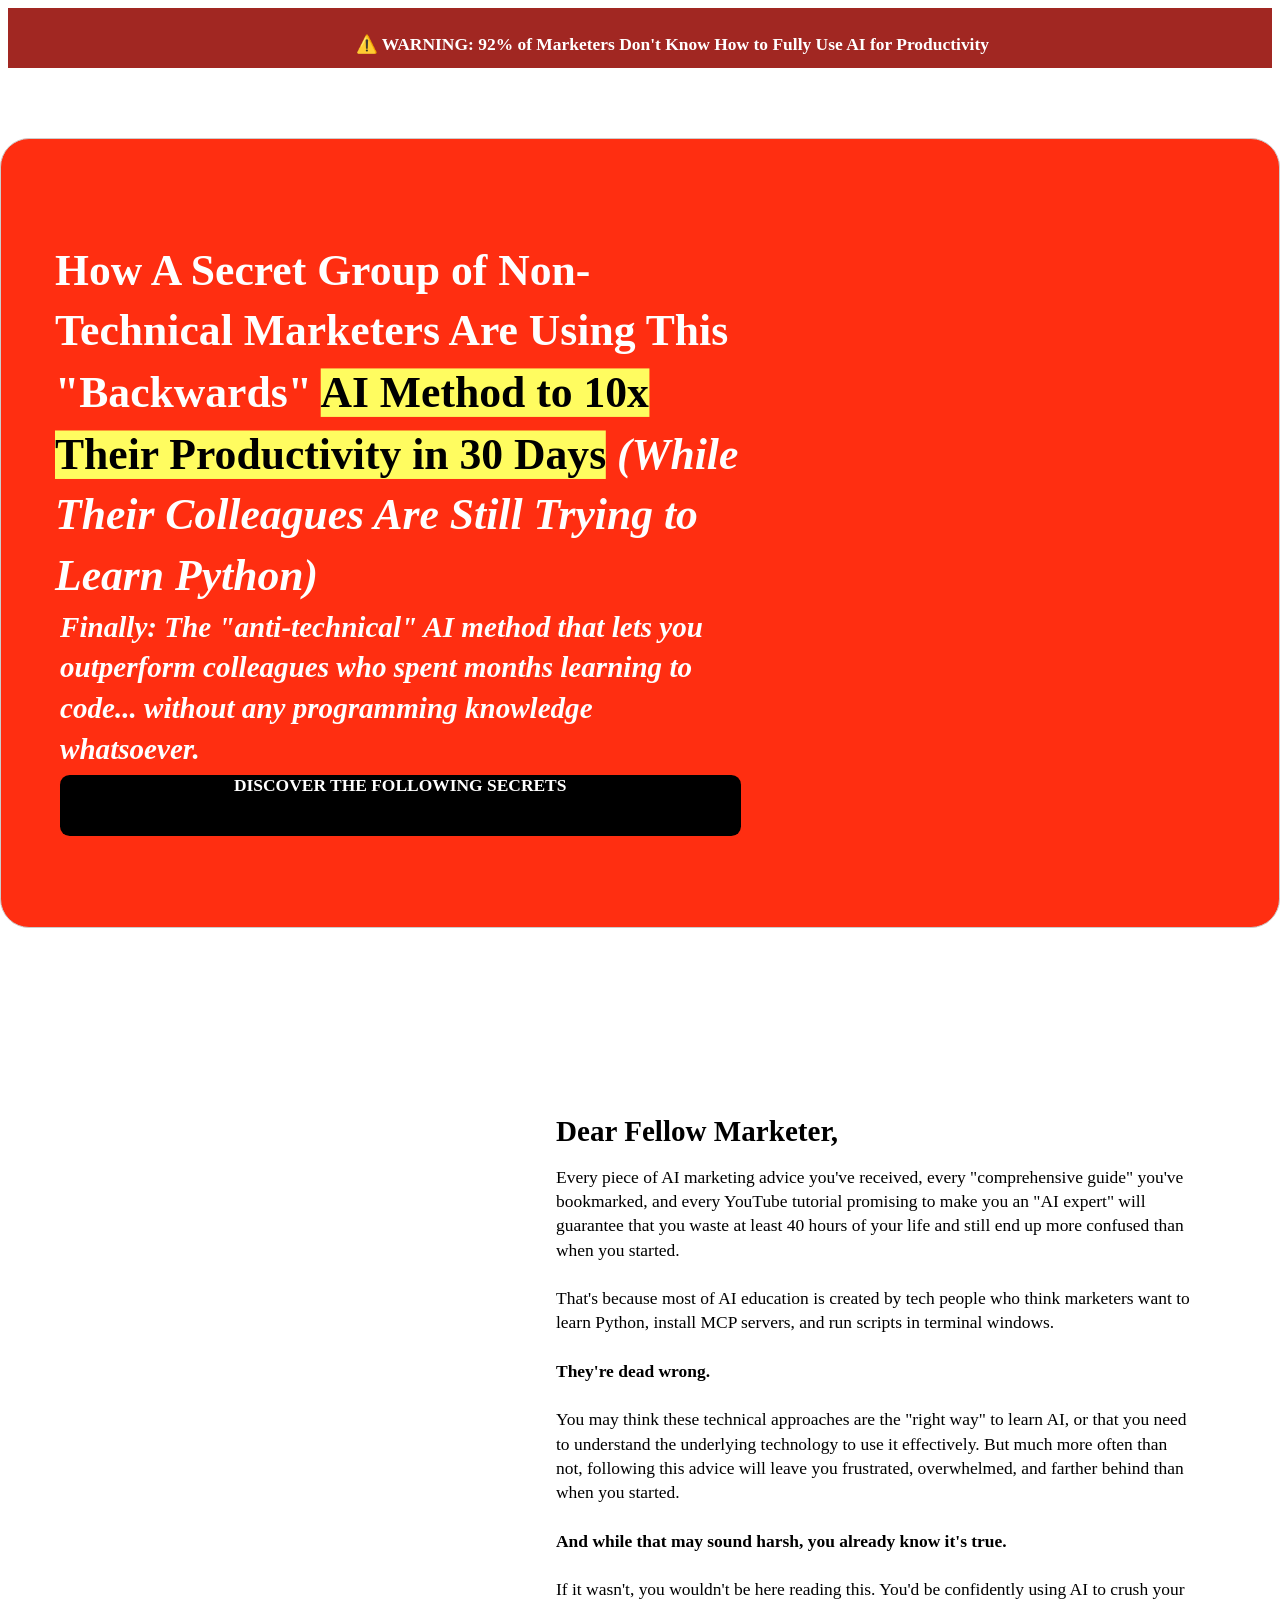
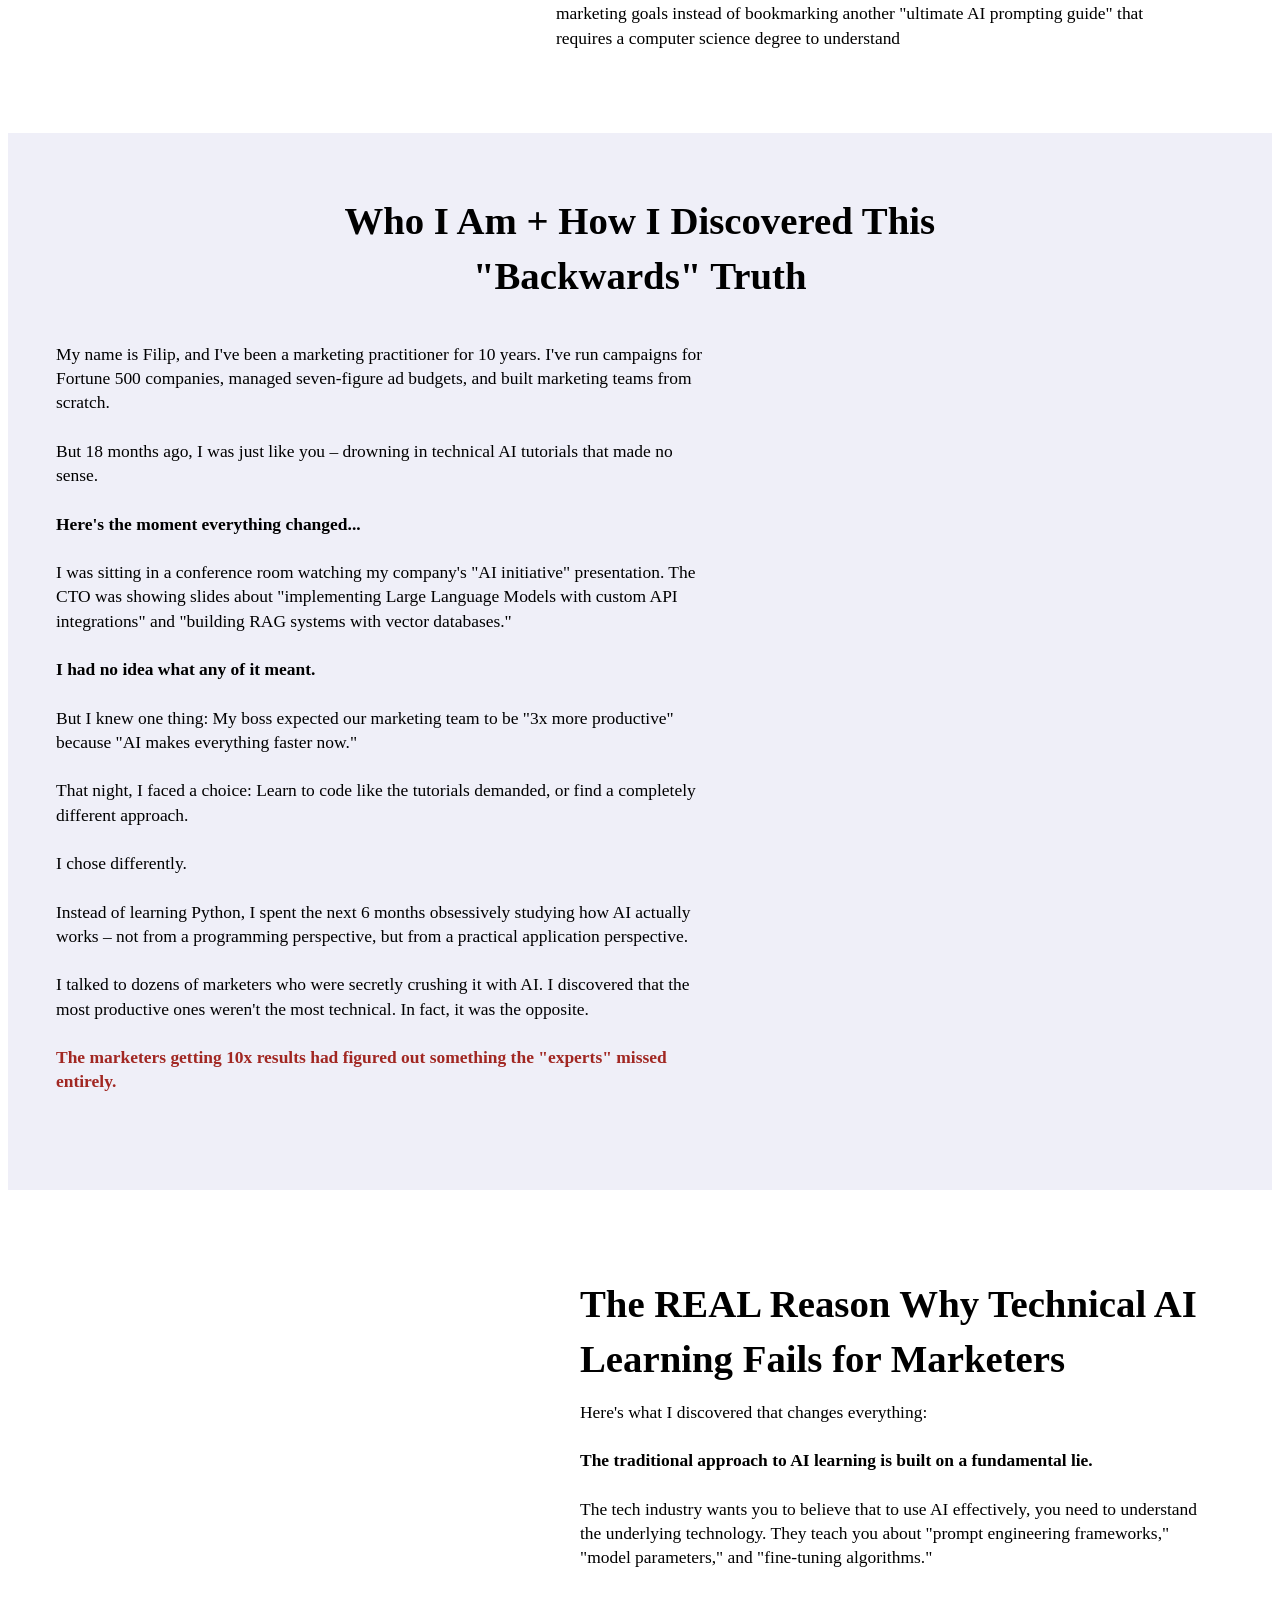
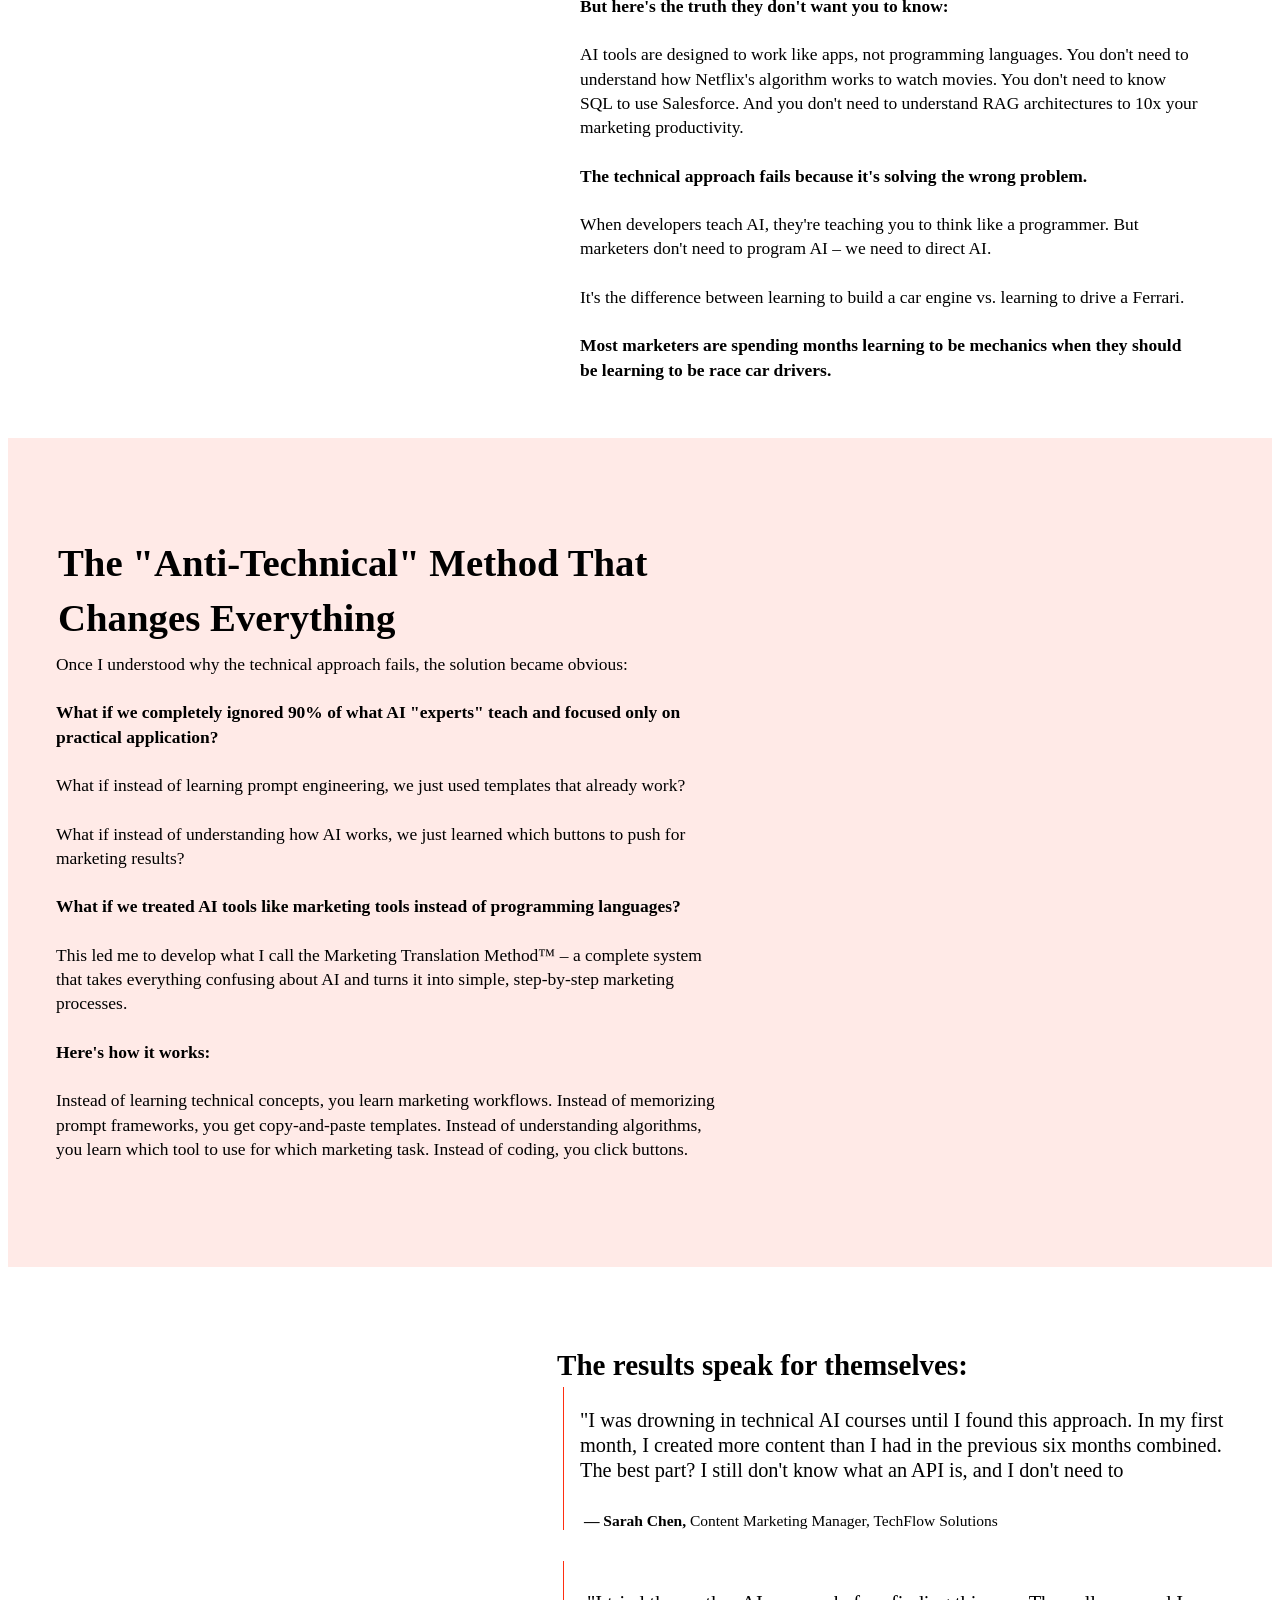
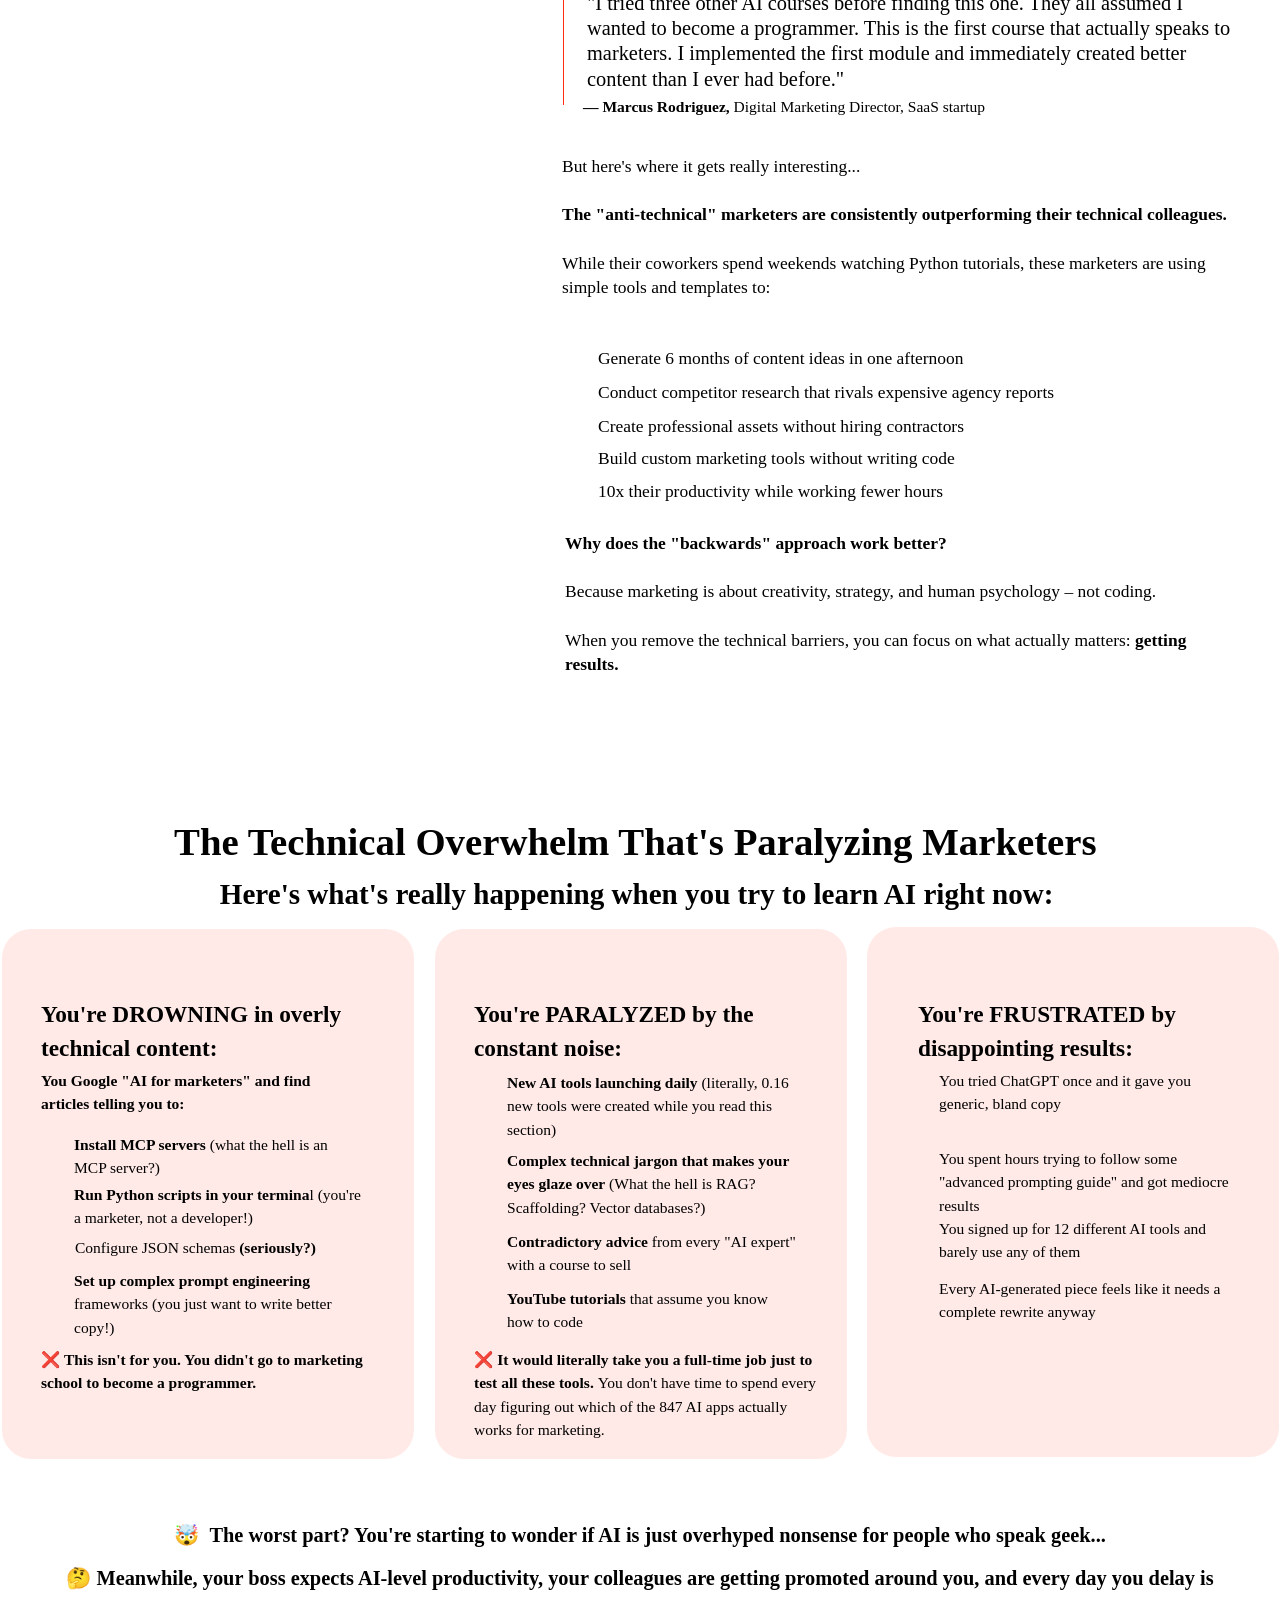
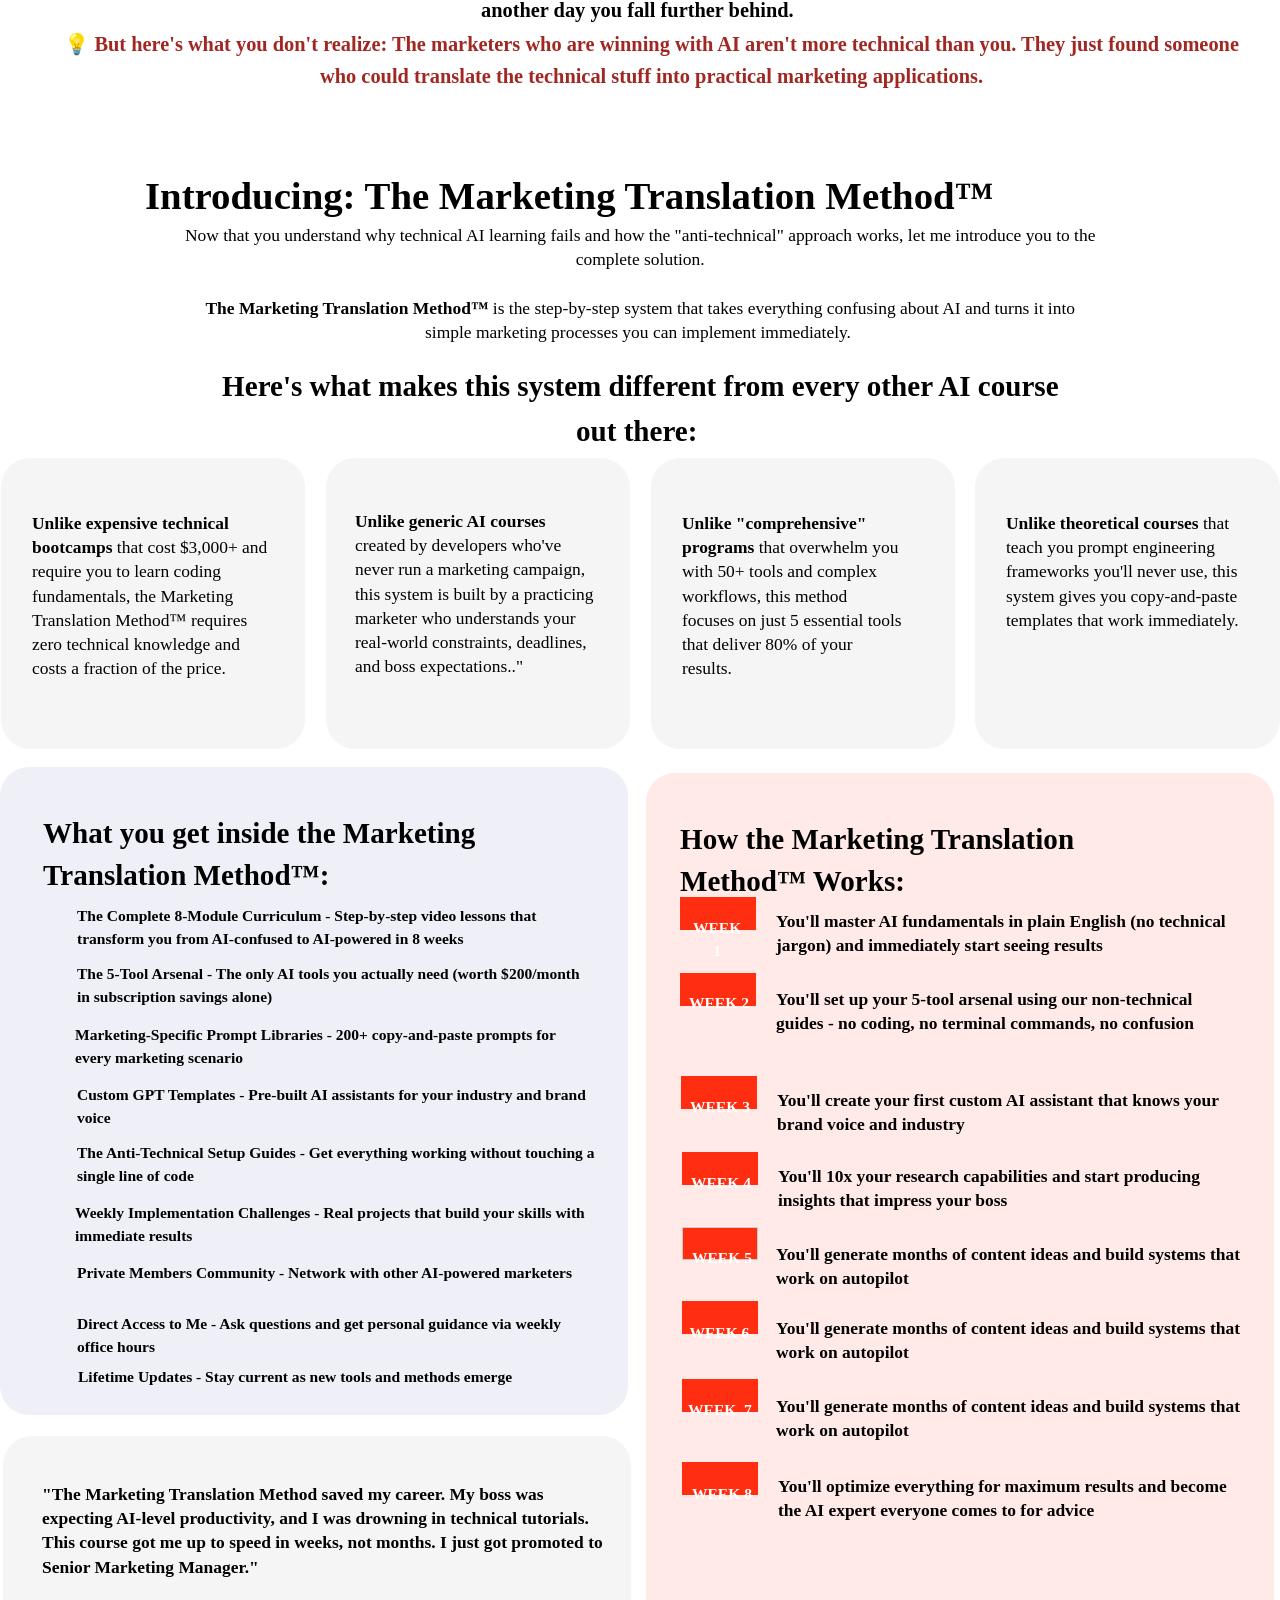
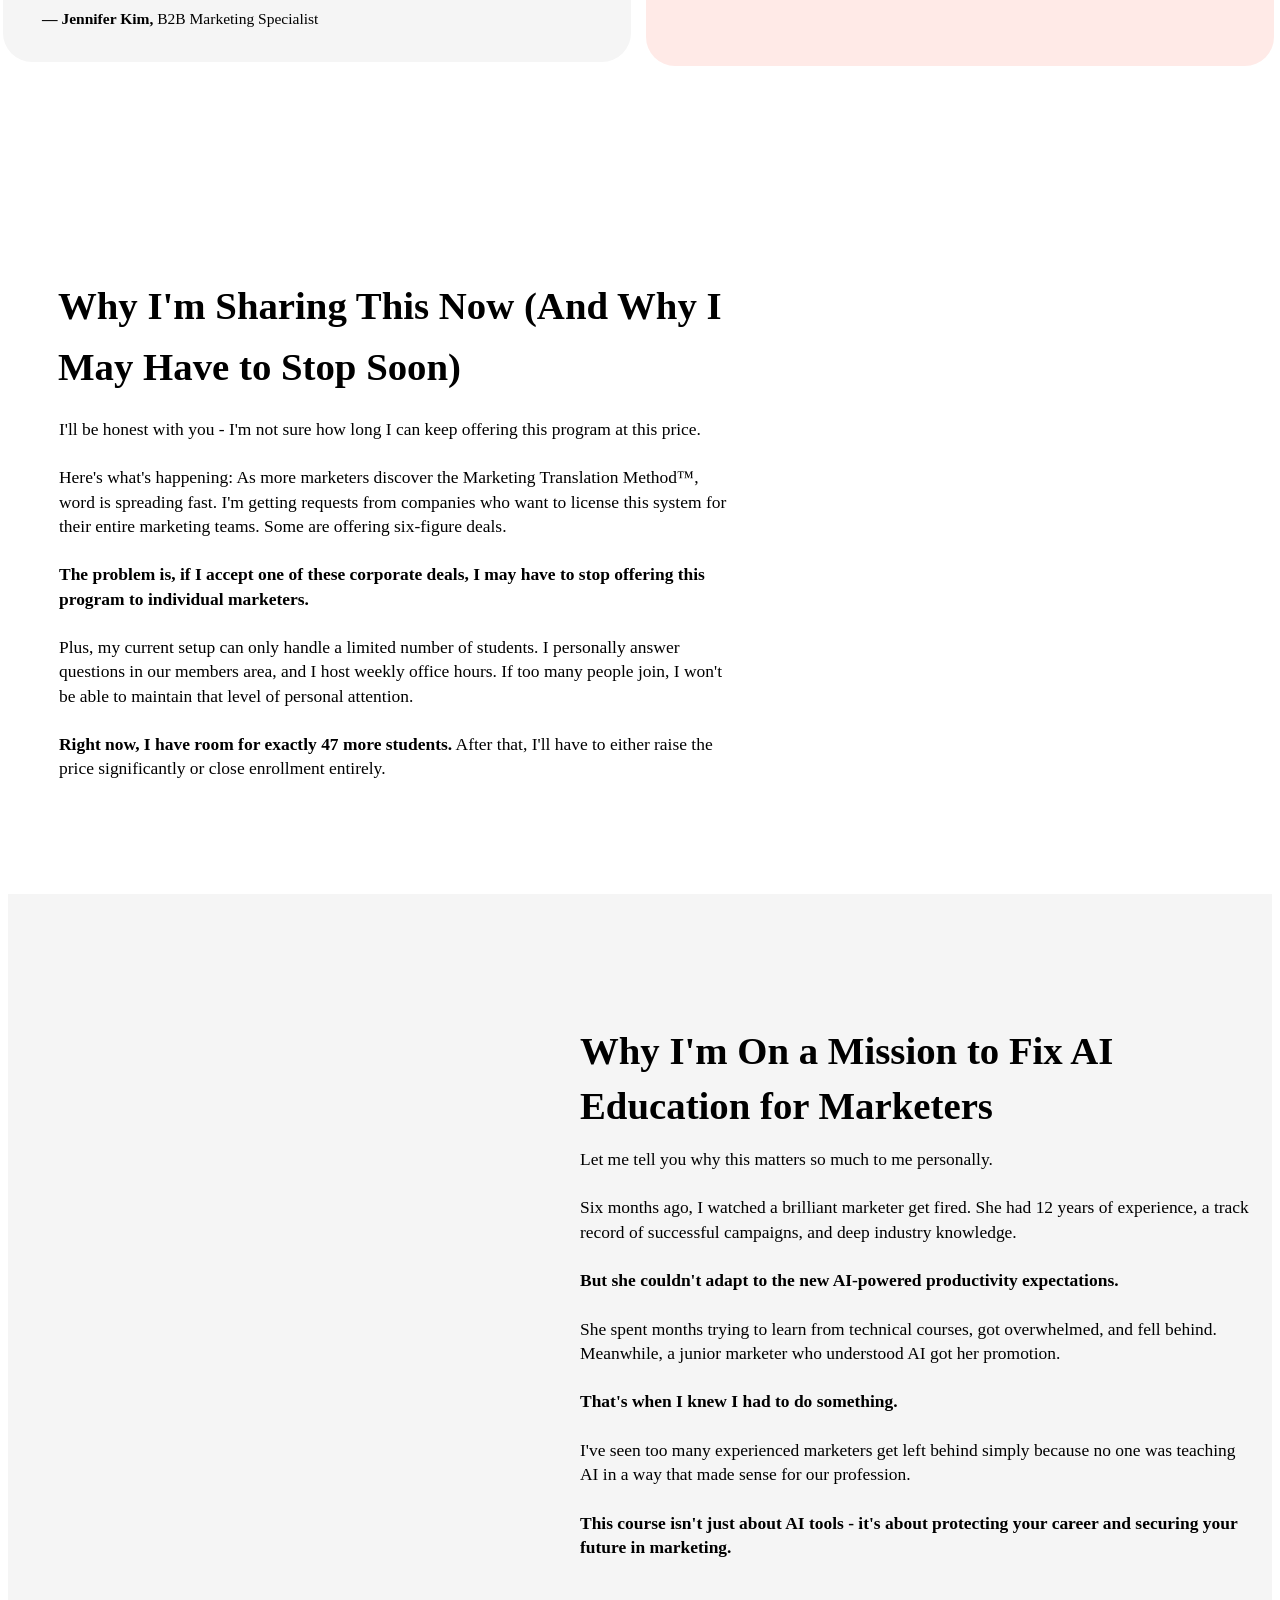
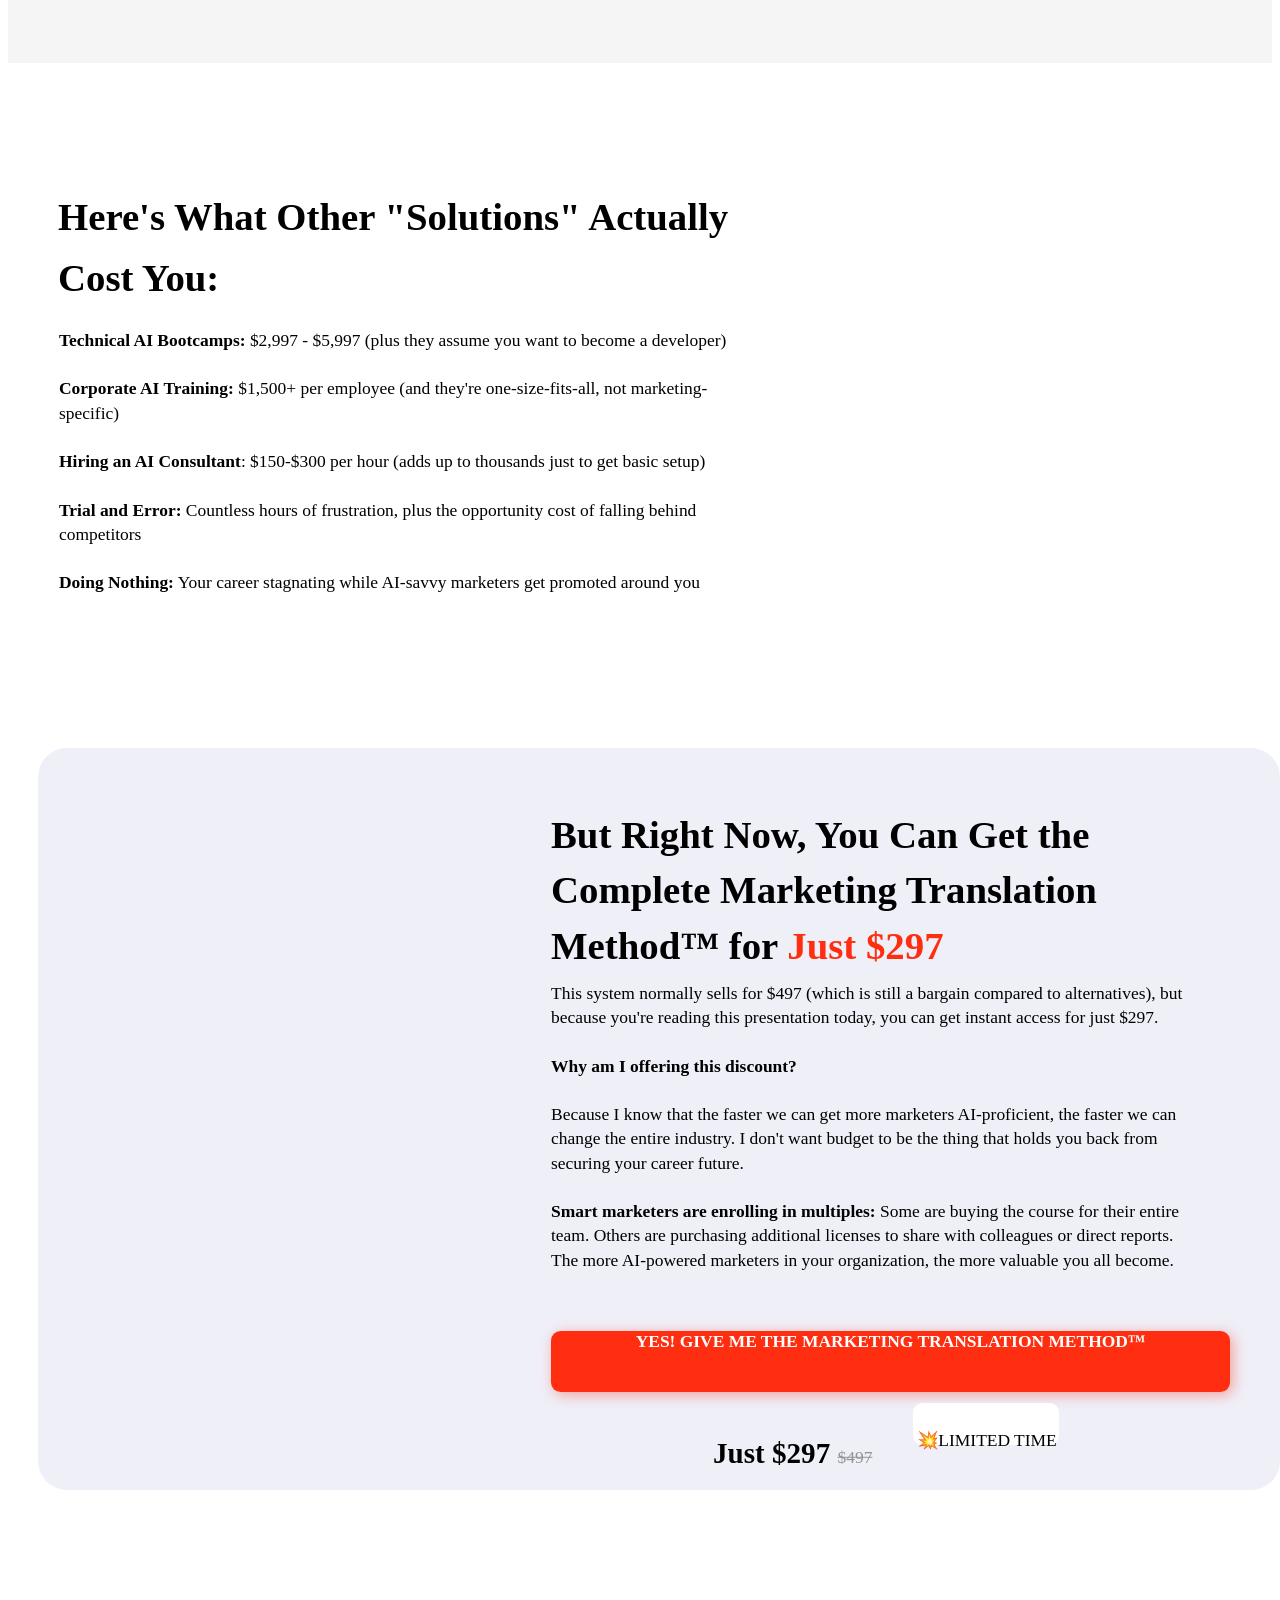
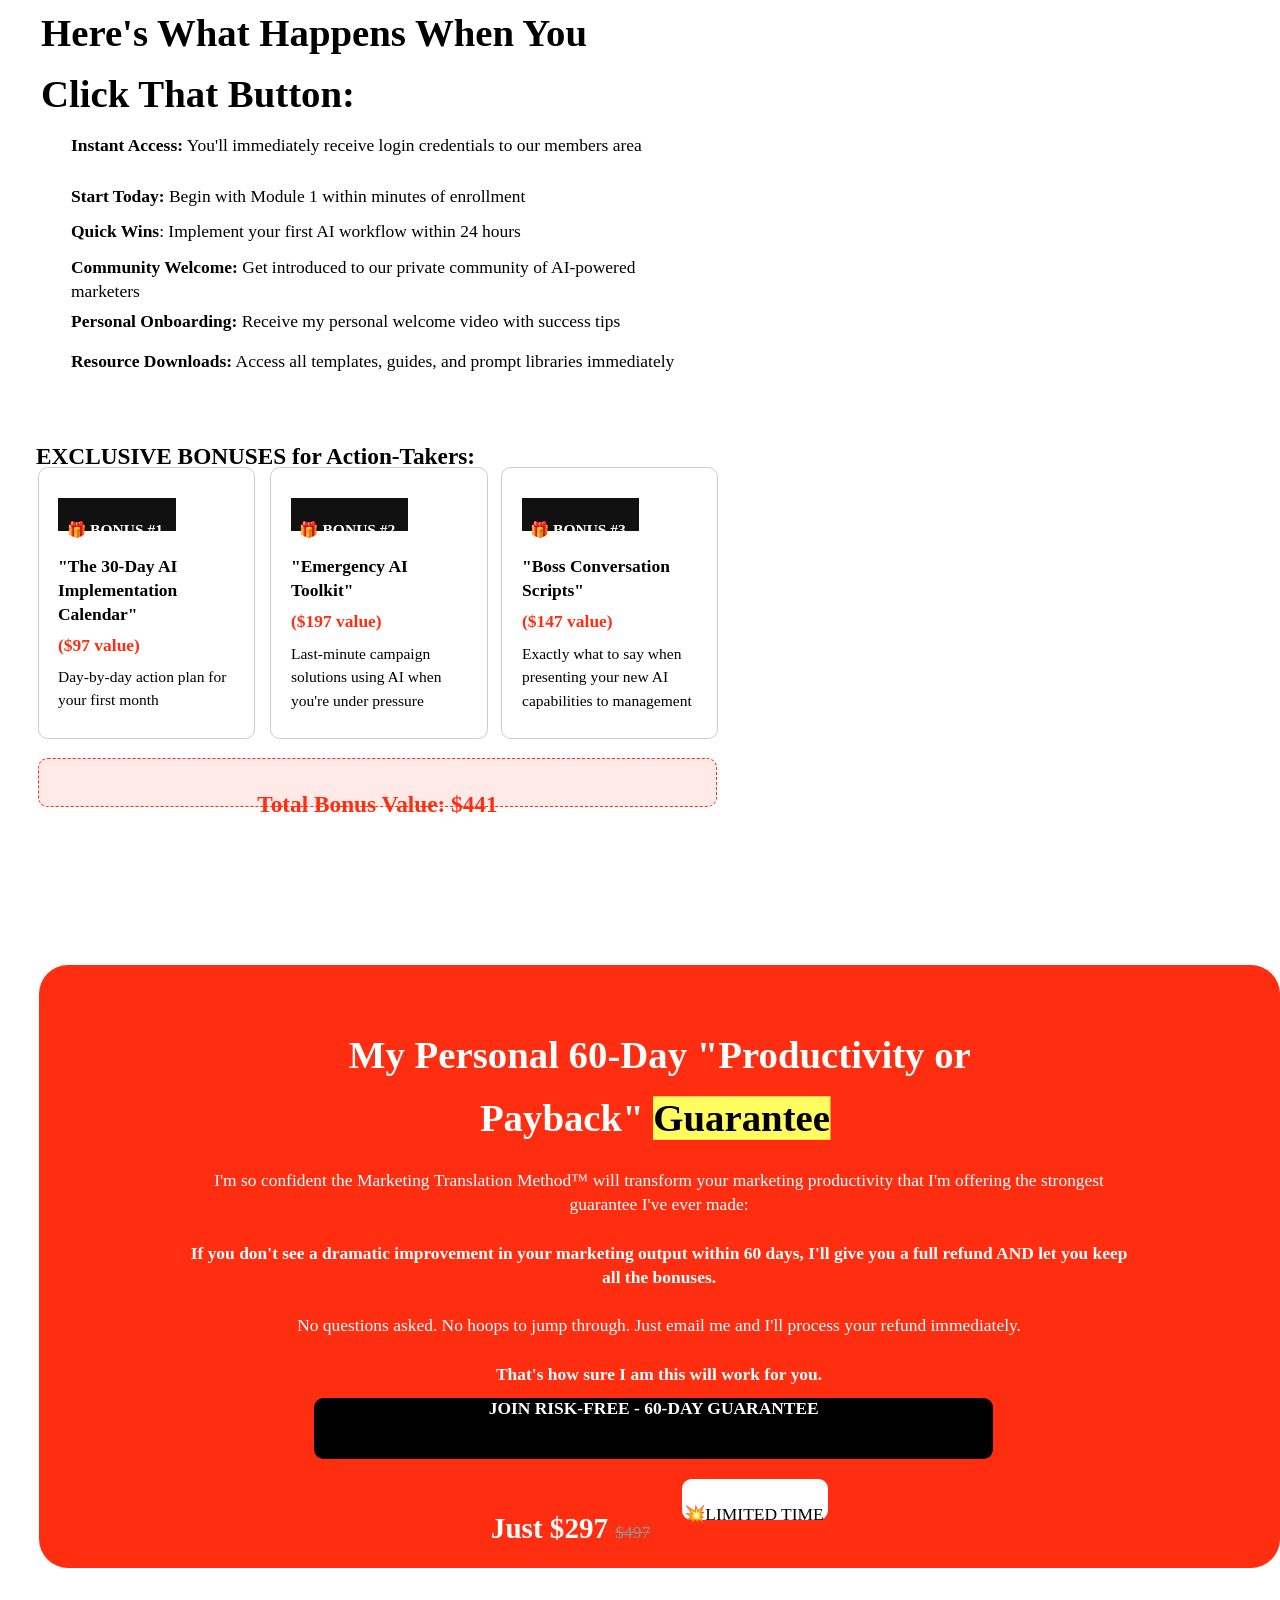
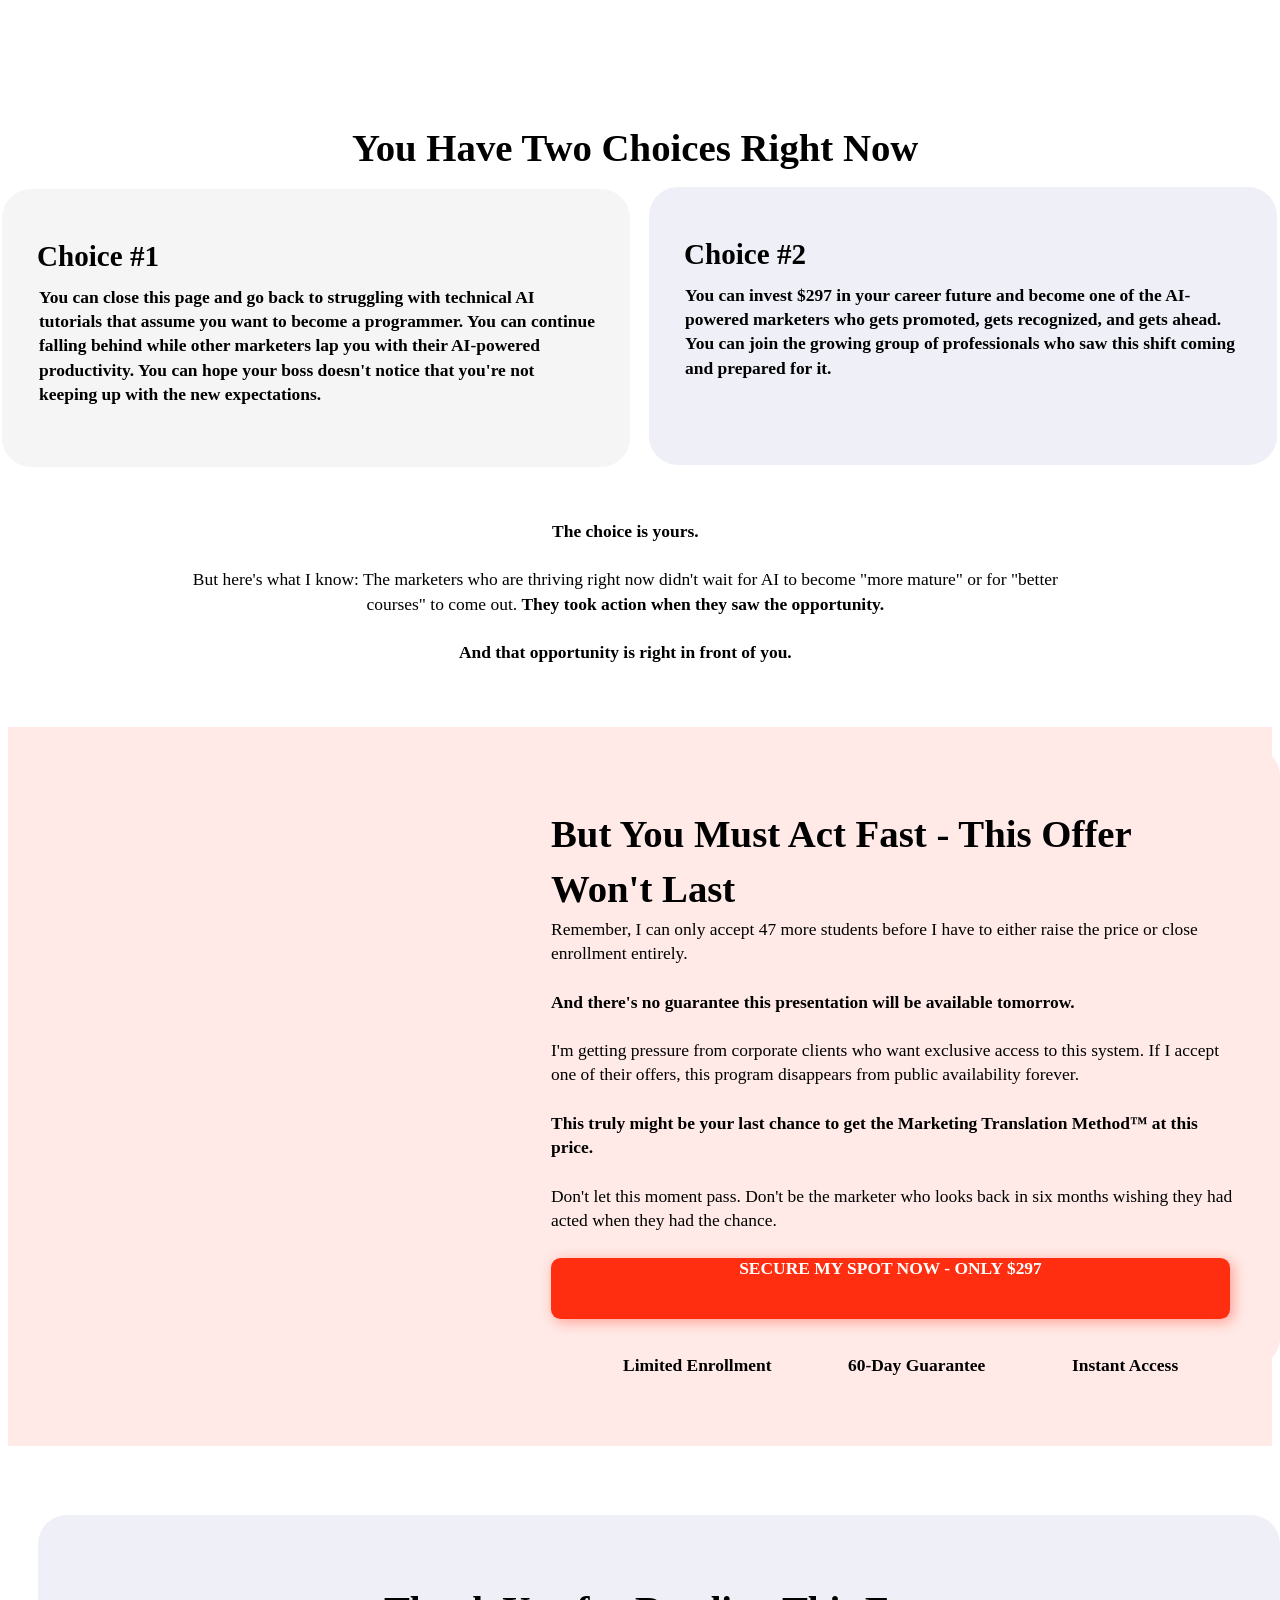
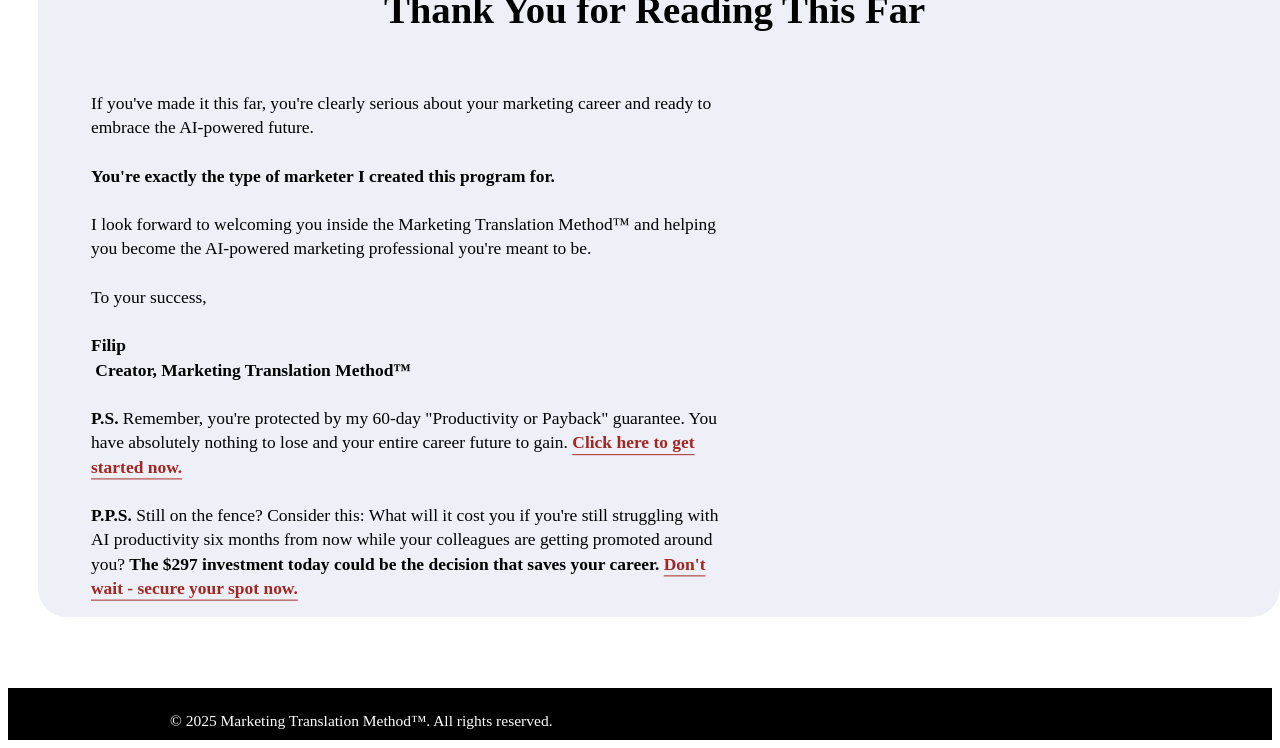
==== commit 41c08fba: "Mobile optimization: breakpoint, overflow, safe-area, touch targets, fix CSS bugs Co-authored-by: Cu" ====
--- a/index.html
+++ b/index.html
@@ -7,8 +7,7 @@
 
     
 
-    <link type="text/css" rel="stylesheet" href="blob:https://app.unbounce.com/bf481bce-28cd-4138-9ea0-f9998de04b6f"><link type="text/css" rel="stylesheet" href="blob:https://app.unbounce.com/0c1ed471-353e-4c7a-9dd9-ae0c5760d832">
-
+    
 
     
 
@@ -1970,8 +1969,8 @@
  box-shadow:none;
  text-shadow:none;
  color:#fff;
- border-width:calc(undefinedpx * var(--scale, 1));
- border-color:#undefined;
+ border-width:0;
+ border-color:transparent;
  font-size:calc(18px * var(--scale, 1));
  line-height:calc(22px * var(--scale, 1));
  font-weight:700;
@@ -3156,8 +3155,8 @@
  box-shadow:none;
  text-shadow:none;
  color:#fff;
- border-width:calc(undefinedpx * var(--scale, 1));
- border-color:#undefined;
+ border-width:0;
+ border-color:transparent;
  font-size:calc(18px * var(--scale, 1));
  line-height:calc(22px * var(--scale, 1));
  font-weight:700;
@@ -3532,8 +3531,8 @@
  box-shadow:none;
  text-shadow:none;
  color:#fff;
- border-width:calc(undefinedpx * var(--scale, 1));
- border-color:#undefined;
+ border-width:0;
+ border-color:transparent;
  font-size:calc(18px * var(--scale, 1));
  line-height:calc(22px * var(--scale, 1));
  font-weight:700;
@@ -3712,8 +3711,8 @@
  box-shadow:none;
  text-shadow:none;
  color:#fff;
- border-width:calc(undefinedpx * var(--scale, 1));
- border-color:#undefined;
+ border-width:0;
+ border-color:transparent;
  font-size:calc(18px * var(--scale, 1));
  line-height:calc(22px * var(--scale, 1));
  font-weight:700;
@@ -5229,7 +5228,7 @@
  width:calc(698px * var(--scale, 1));
 }
 </style><style title="page-styles" type="text/css" data-page-type="main_mobile">
-@media only screen and (max-width: 600px) {
+@media only screen and (max-width: 768px) {
 #lp-pom-root {
  display:block;
  background:rgba(238,238,238,1);
@@ -5237,7 +5236,9 @@
  margin:auto;
  padding-top:calc(0px * var(--scale, 1));
  border-radius:calc(0px * var(--scale, 1));
- min-width:calc(320px * var(--scale, 1));
+ min-width:0;
+ width:100%;
+ max-width:100%;
  height:calc(27435px * var(--scale, 1));
 }
 #lp-pom-block-11 {
@@ -5354,8 +5355,8 @@
  box-shadow:none;
  text-shadow:none;
  color:#fff;
- border-width:calc(undefinedpx * var(--scale, 1));
- border-color:#undefined;
+ border-width:0;
+ border-color:transparent;
  font-size:calc(14px * var(--scale, 1));
  line-height:calc(17px * var(--scale, 1));
  font-weight:700;
@@ -8214,8 +8215,8 @@
  box-shadow:none;
  text-shadow:none;
  color:#fff;
- border-width:calc(undefinedpx * var(--scale, 1));
- border-color:#undefined;
+ border-width:0;
+ border-color:transparent;
  font-size:calc(14px * var(--scale, 1));
  line-height:calc(17px * var(--scale, 1));
  font-weight:700;
@@ -8852,8 +8853,8 @@
  box-shadow:none;
  text-shadow:none;
  color:#fff;
- border-width:calc(undefinedpx * var(--scale, 1));
- border-color:#undefined;
+ border-width:0;
+ border-color:transparent;
  font-size:calc(14px * var(--scale, 1));
  line-height:calc(17px * var(--scale, 1));
  font-weight:700;
@@ -9104,8 +9105,8 @@
  box-shadow:none;
  text-shadow:none;
  color:#fff;
- border-width:calc(undefinedpx * var(--scale, 1));
- border-color:#undefined;
+ border-width:0;
+ border-color:transparent;
  font-size:calc(14px * var(--scale, 1));
  line-height:calc(17px * var(--scale, 1));
  font-weight:700;
@@ -10646,7 +10647,7 @@
  width:calc(312px * var(--scale, 1));
 }
 }
-</style><!-- lp:insertions start head --><link href="http://builder-assets.unbounce.com/published-css/main-c696941.z.css" rel="stylesheet" media="screen" type="text/css" /><meta property='og:title' content=''/><script type="text/javascript">window.ub = {"page":{"id":"78592643-1c30-459a-9286-1c1e9044e146","variantId":"a","usedAs":"main","name":"Marketers use AI","url":"http://unbouncepages.com/marketers-use-ai123/","dimensions":{"breakpoints":["desktop","mobile"],"desktop":{"height":15605,"width":1320},"mobile":{"height":27435,"width":320},"mobileMaxWidth":600}},"hooks":{"beforeFormSubmit":[],"afterFormSubmit":[]}};</script><script>window.ub.page.webFonts = ['Plus Jakarta Sans:700,regular,600,800,700italic,500'];</script><script>
+</style><!-- lp:insertions start head --><link href="https://builder-assets.unbounce.com/published-css/main-c696941.z.css" rel="stylesheet" media="screen" type="text/css" /><meta property='og:title' content=''/><script type="text/javascript">window.ub = {"page":{"id":"78592643-1c30-459a-9286-1c1e9044e146","variantId":"a","usedAs":"main","name":"Marketers use AI","url":"https://unbouncepages.com/marketers-use-ai123/","dimensions":{"breakpoints":["desktop","mobile"],"desktop":{"height":15605,"width":1320},"mobile":{"height":27435,"width":320},"mobileMaxWidth":768}},"hooks":{"beforeFormSubmit":[],"afterFormSubmit":[]}};</script><script>window.ub.page.webFonts = ['Plus Jakarta Sans:700,regular,600,800,700italic,500'];</script><script>
         (function() {
           // Check for Responsive Content Script
           if (!window.ub || window.ub.autoscaleInitialized) {
@@ -10658,7 +10659,7 @@
           var MOBILE_EDGE_BUFFER = 16;
           var MAX_MOBILE_SCALE = 1.25;
 
-          var breakpoints = [{"name":"desktop","contentWidth":1320},{"name":"mobile","width":600,"contentWidth":320}];
+          var breakpoints = [{"name":"desktop","contentWidth":1320},{"name":"mobile","width":768,"contentWidth":320}];
 
           function debounce(fn) {
             var resizeTimer;
@@ -10738,17 +10739,35 @@
   h1, h2, h3, h4, h5, h6, p {
   font-family: "Plus Jakarta Sans", sans-serif;
 }
-@media screen and (max-width: 767px) {
-   
-  p{
+@media screen and (max-width: 768px) {
+  p {
     font-size: 16px !important;
-  
+    line-height: 1.5;
+    word-wrap: break-word;
   }
- 
-}
-</style><link rel="preload" href="http://unbouncepages.com/assets/fa4b315d-23b6-4ace-9918-a7cdf6878f5d/group-24.original.png?1756203558" as="image"><!-- lp:insertions end head -->
+}
+  /* Mobile optimization - base safeguards */
+  html, body {
+    overflow-x: hidden;
+    -webkit-overflow-scrolling: touch;
+  }
+  body {
+    padding-left: env(safe-area-inset-left);
+    padding-right: env(safe-area-inset-right);
+  }
+  img {
+    max-width: 100%;
+    height: auto;
+  }
+  @media (max-width: 768px) {
+    button, .lp-pom-button, a[role="button"] {
+      min-height: 44px;
+      min-width: 44px;
+    }
+  }
+</style><link rel="preload" href="https://unbouncepages.com/assets/fa4b315d-23b6-4ace-9918-a7cdf6878f5d/group-24.original.png?1756203558" as="image"><!-- lp:insertions end head -->
 <script>window.ub=window.ub||{};window.ub.captcha=window.ub.captcha||{};window.ub.visitorId="3b6589dc-c67f-4415-927b-b66a6d0dac16";window.ub.routingStrategy="single";window.ub.contentRoutingStrategy="single";window.ub.domain={};</script>
-<script async src="http://unbouncepages.com/_ub/static/ts/6622902072f544a006592f968a158074f43318d5.js"></script>
+<script async src="https://unbouncepages.com/_ub/static/ts/6622902072f544a006592f968a158074f43318d5.js"></script>
 </head>
     <body class="lp-pom-body lp-autoscale-enabled"><!-- lp:insertions start body:before --><!-- lp:insertions end body:before -->
 
@@ -10768,5 +10787,5 @@
   const els = document.querySelectorAll('[class*="ub-ani"]');
   els.forEach(el => obs.observe(el));
  })();
-</script><script async src="http://builder-assets.unbounce.com/published-js/main.bundle-16151bc.z.js" type="text/javascript"></script><!-- lp:insertions end body:after -->
+</script><script async src="https://builder-assets.unbounce.com/published-js/main.bundle-16151bc.z.js" type="text/javascript"></script><!-- lp:insertions end body:after -->
 </body></html>
